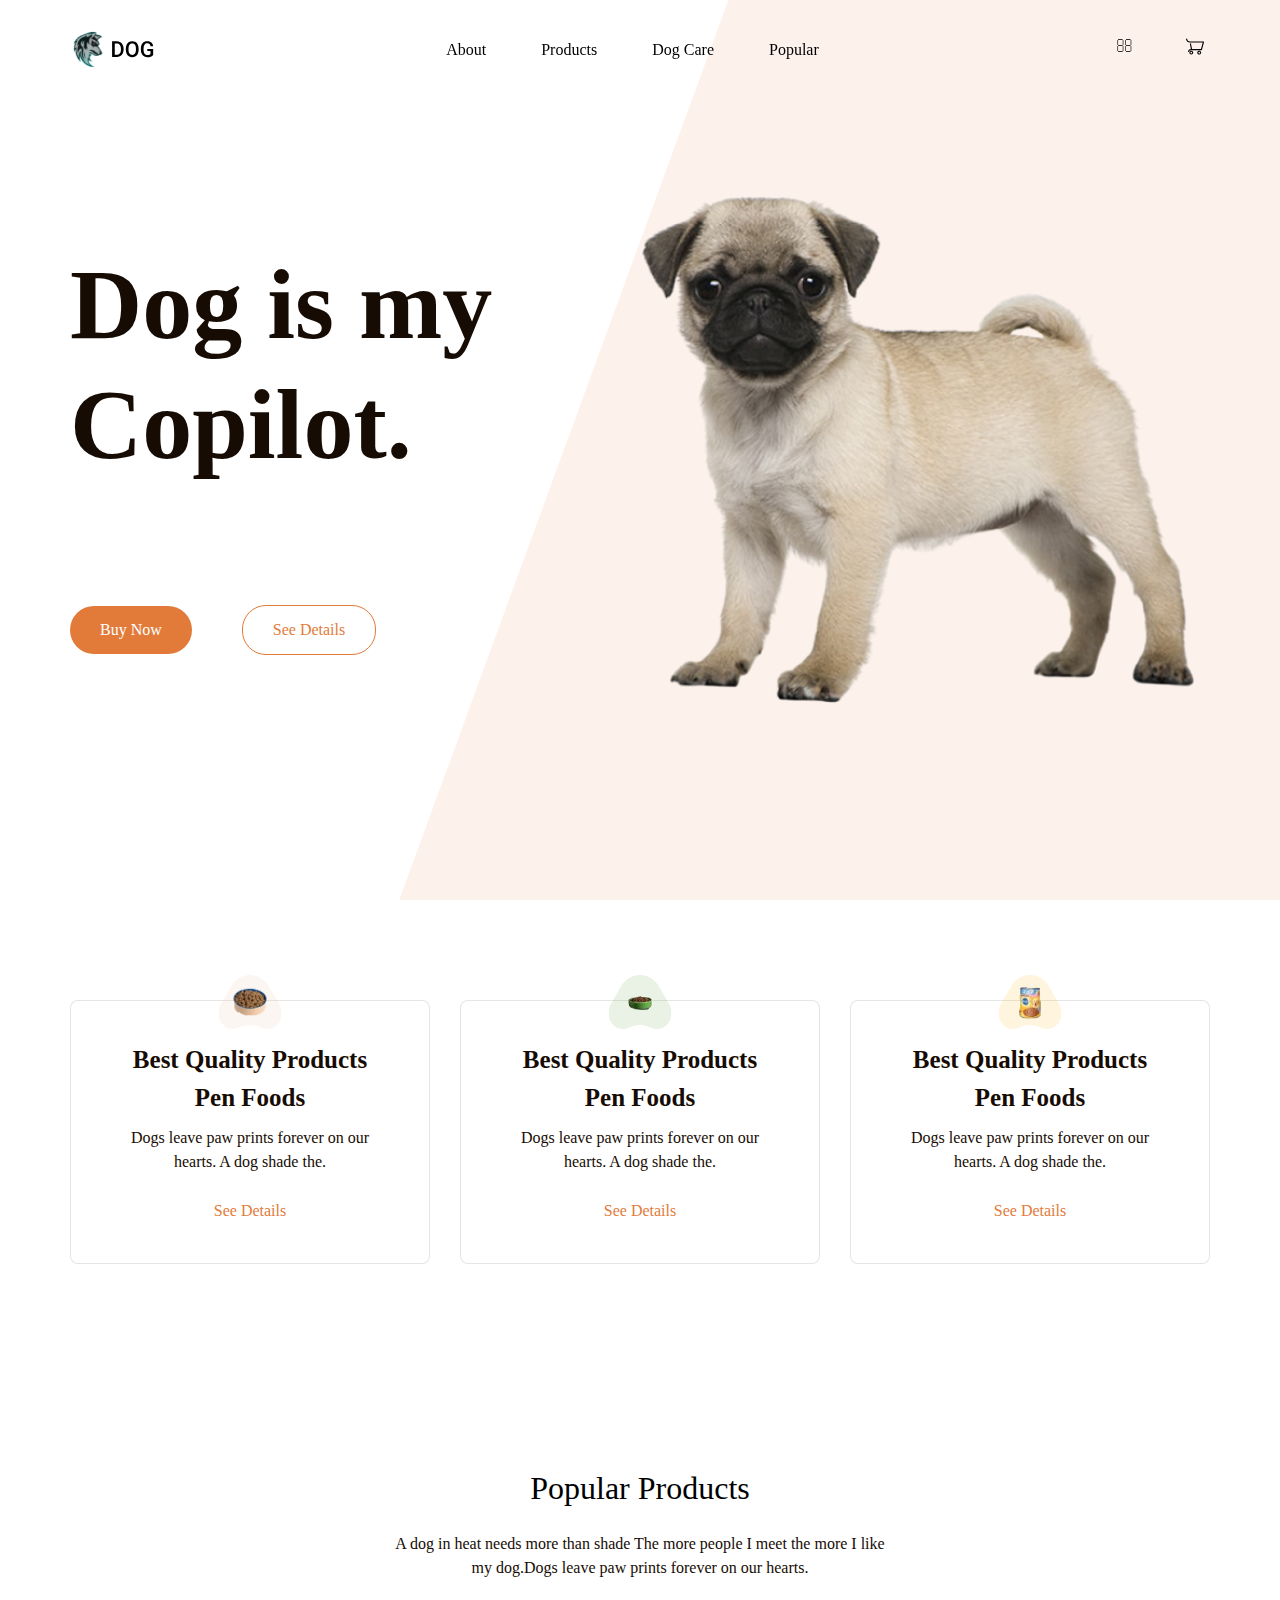
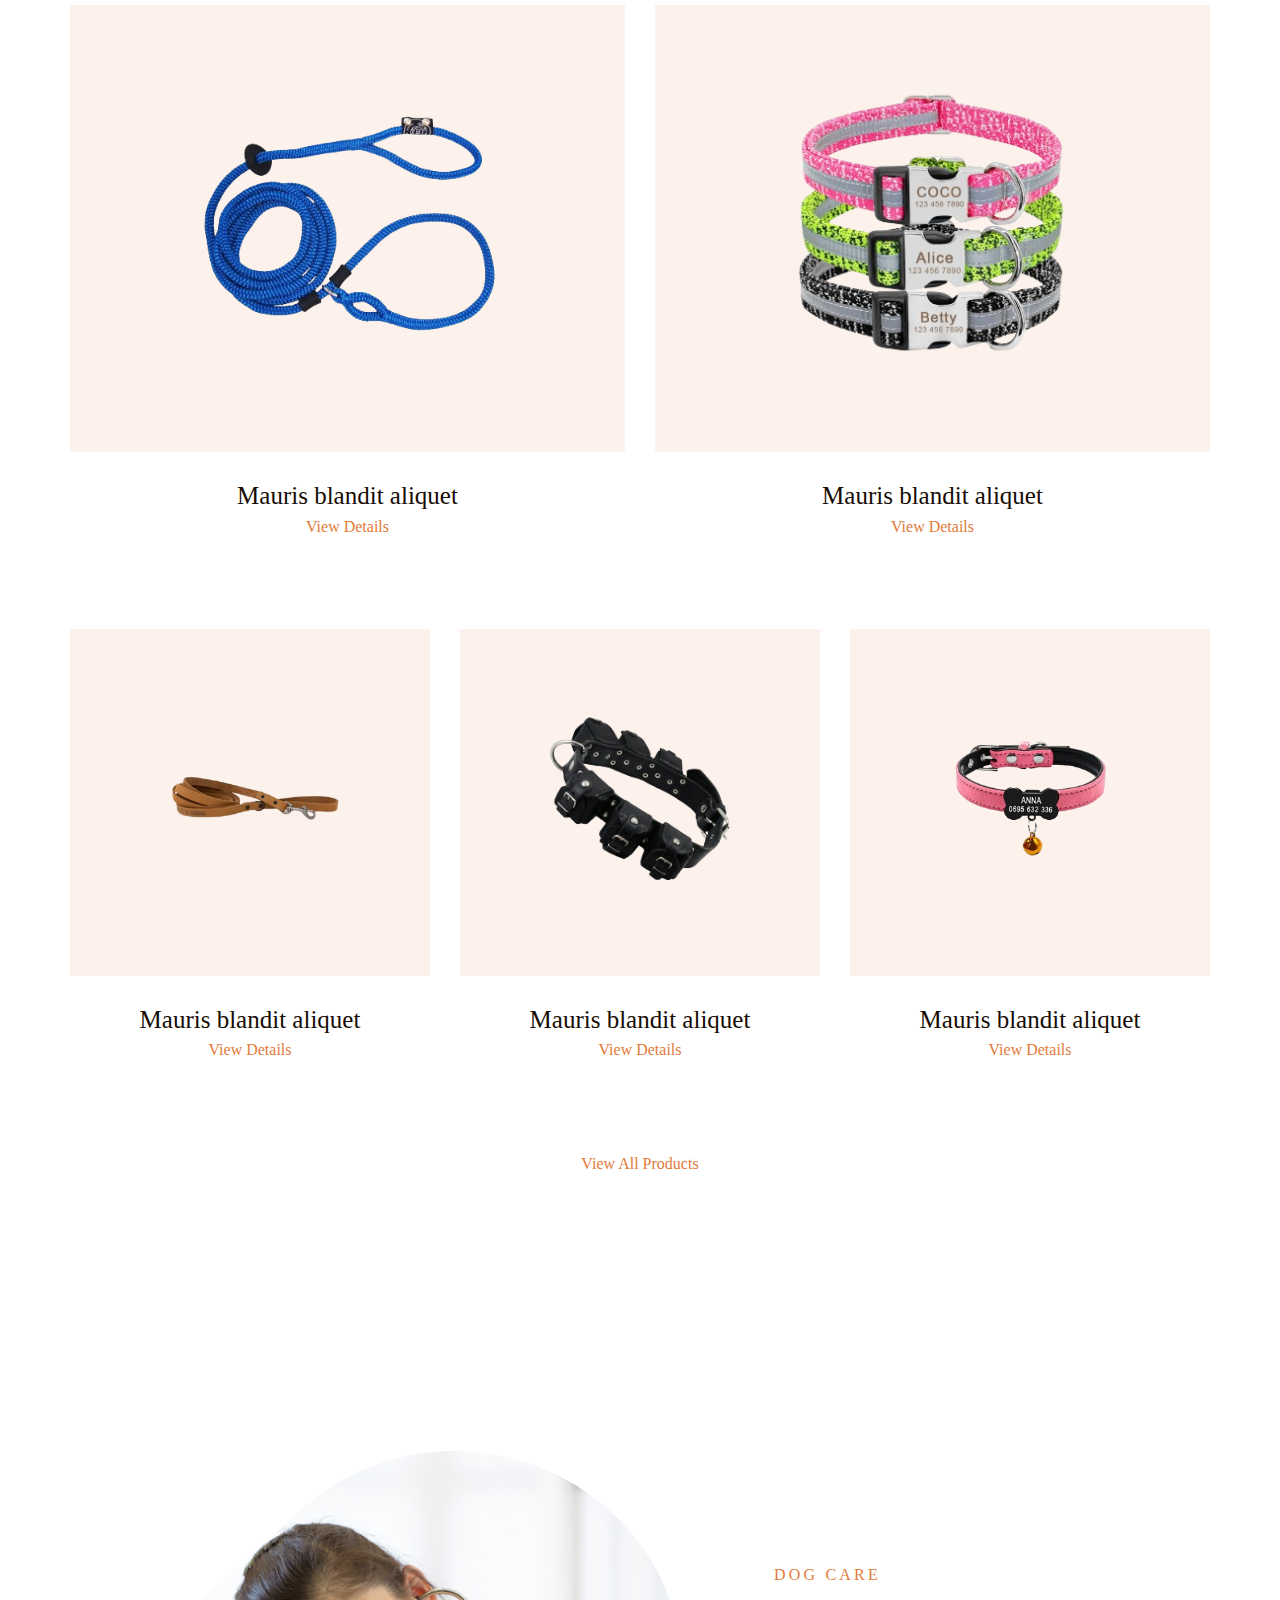
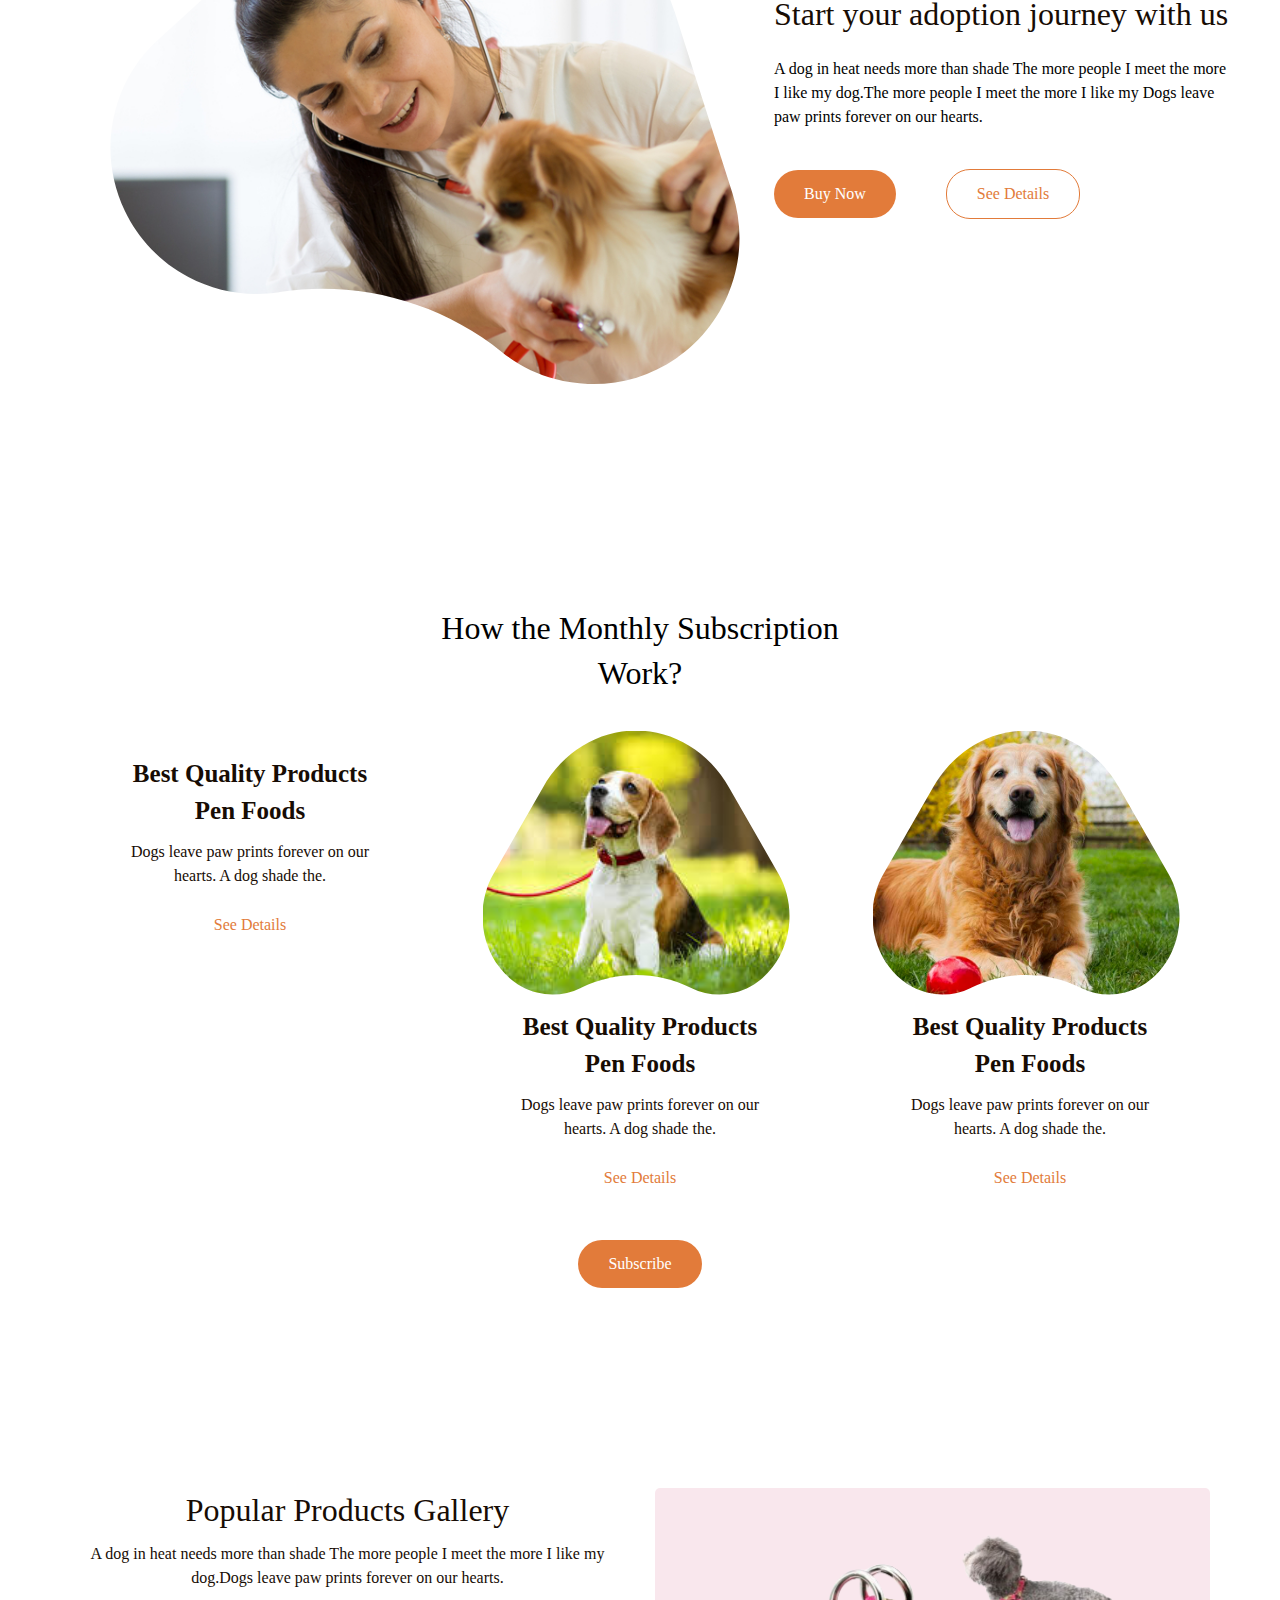
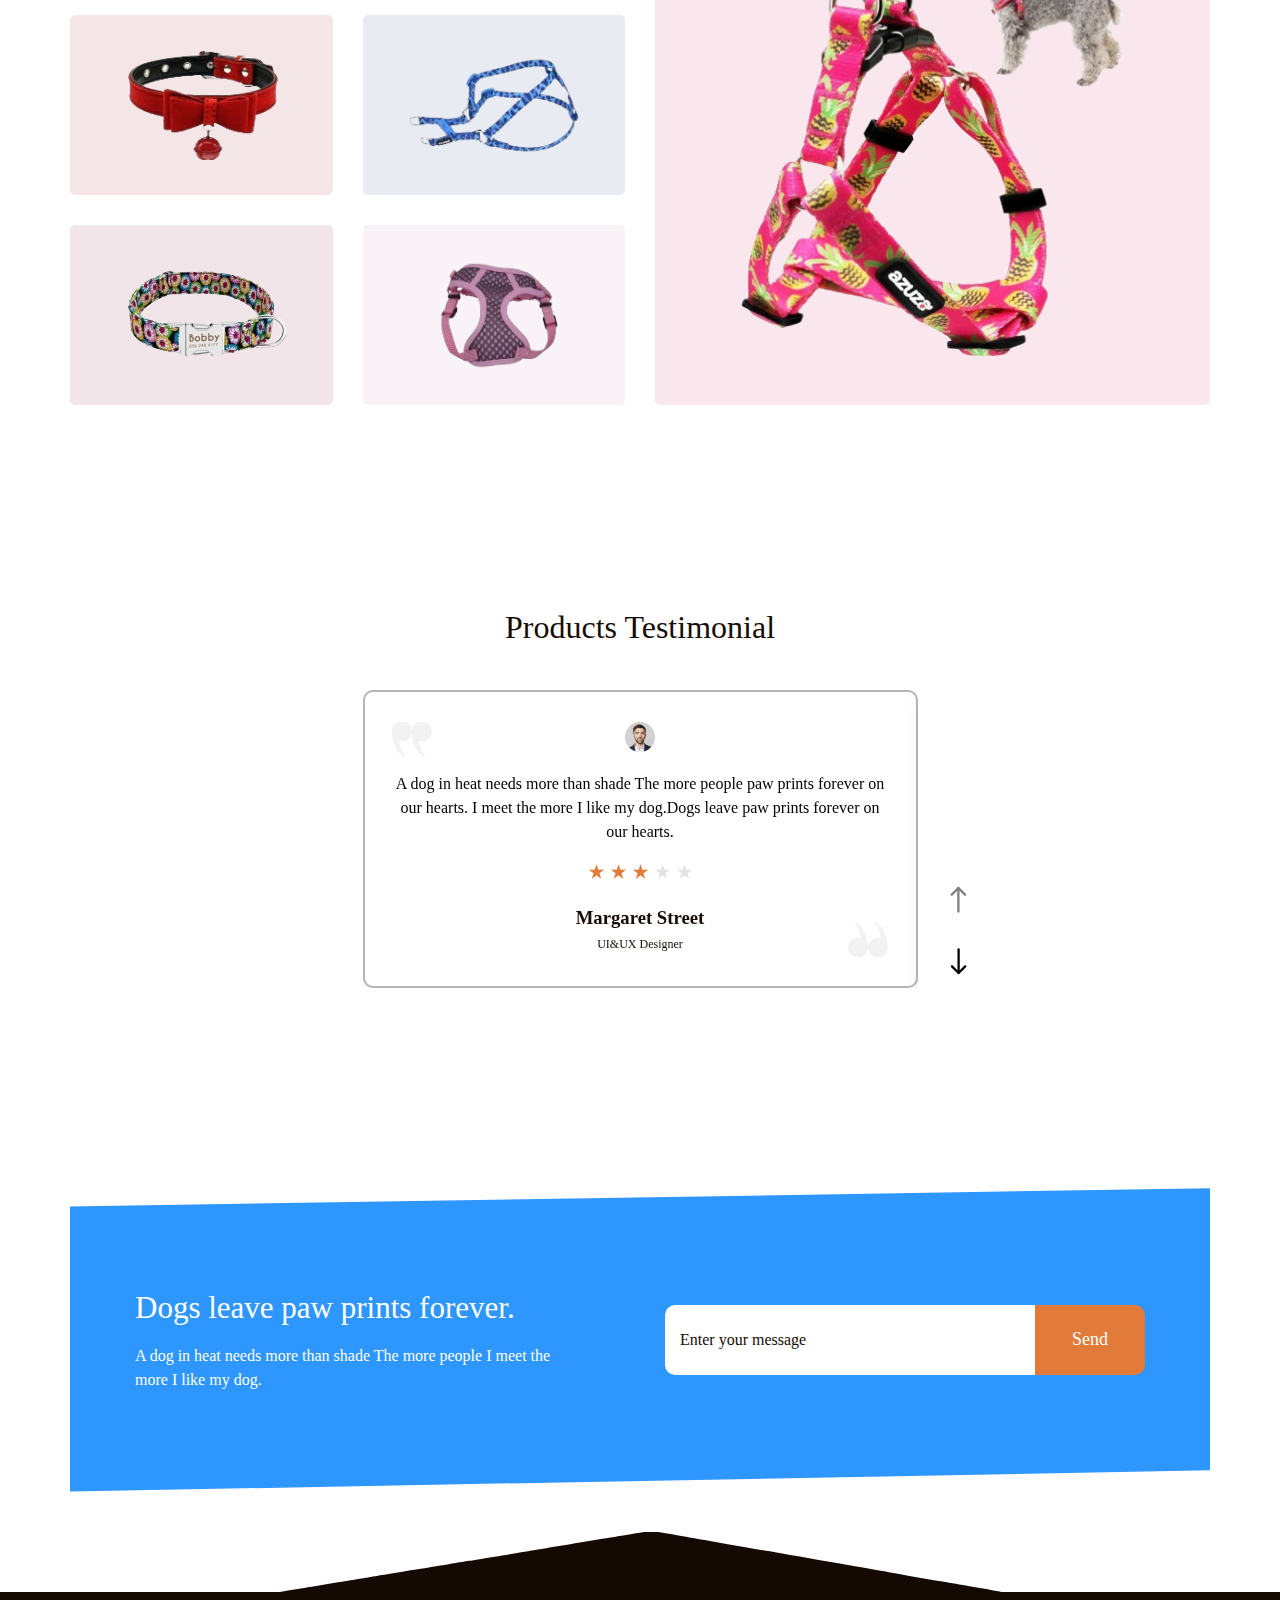
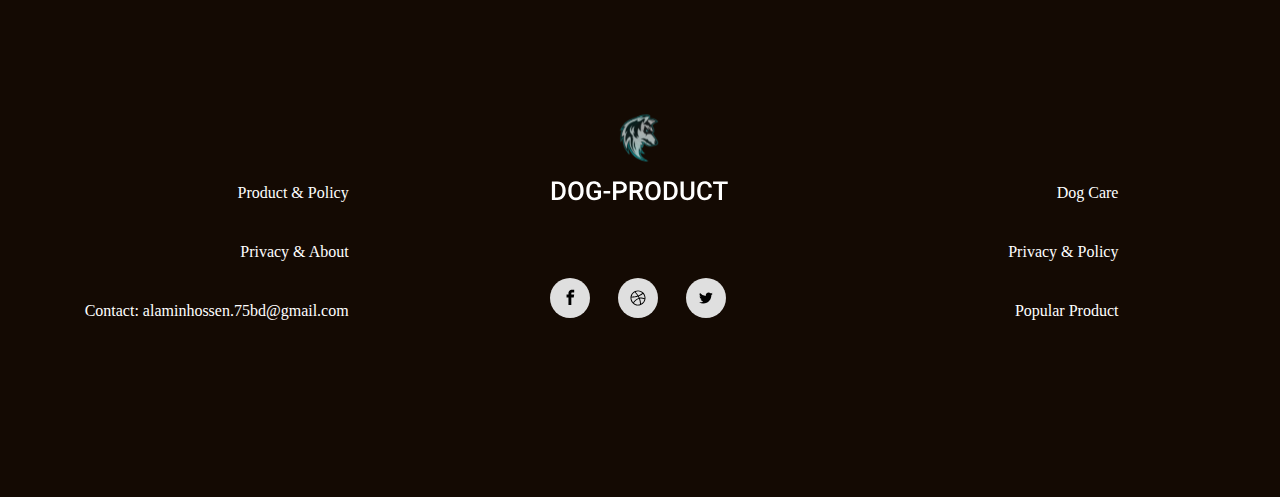
==== index.html @ 5c05f7c7 "02.12.23" ====
<!DOCTYPE html>
<html lang="en">

<head>
    <meta charset="UTF-8">
    <meta http-equiv="X-UA-Compatible" content="IE=edge">
    <meta name="viewport" content="width=device-width, initial-scale=1.0">
    <link rel="shortcut icon" href="images/favicon.png" type="image/x-icon">
    <link rel="shortcut icon" href="https://yoursite.ru/favicon.png" type="image/x-icon">
    <title>Dog</title>
    <link rel="stylesheet" href="css/style.min.css?_v=20231123205233">
</head>

<!-- 112 не секция но решил сделать сецией-->
<!-- добавить сылку в снипеты и сожет быть готывые заготовки блока -->
<!-- popular альт названия картинок -->
<!-- сделать снипед слика или написать тчо он легкий -->
<!-- popular__link-all и ховер не оч-->

<!-- galety названия картинок модификаторов альтов -->
<!-- дописать секцион всем блокам в сборке -->

<body>
    <header class="header">
        <div class="container">
            <nav class="menu">
                <a class="menu__logo" href="#">
                    <img class="menu__img logo" src="images/icons/logo.svg" alt="logo">
                </a>
                <ul class="menu__items">
                    <li class="menu__item">
                        <a class="menu__link" href="#about">
                            About
                        </a>
                    </li>
                    <li class="menu__item">
                        <a class="menu__link" href="#products">
                            Products
                        </a>
                    </li>
                    <li class="menu__item">
                        <a class="menu__link" href="#dog-Care">
                            Dog Care
                        </a>
                    </li>

                    <li class="menu__item">
                        <a class="menu__link" href="#popular">
                            Popular
                        </a>
                    </li>
                </ul>
                <div class="menu__nav">
                    <button class="menu__button" type="button">
                        <svg class="button__svg" xmlns="http://www.w3.org/2000/svg" width="17" height="17"
                            viewBox="0 0 15 16" font-size='16px' opacity='0.8' fill='000000' font-family='FontAwesome'>
                            <text id="search" x="-0.112" y="13.072"></text>
                        </svg>
                        <span class="sr-only">button search</span>
                    </button>
                    <span class="sr-only">search</span>
                    <button class="menu__button" type="button">
                        <svg class="button__svg" xmlns="http://www.w3.org/2000/svg" fill='000000' width="18" height="17"
                            viewBox="0 0 18.94 16.969">
                            <path fill='000000' fill-rule='evenodd'
                                d="M1721.53,85.978a2.073,2.073,0,1,1,0-4.147h0a2.056,2.056,0,0,1,1.46.6,2.03,2.03,0,0,1,.61,1.466A2.071,2.071,0,0,1,1721.53,85.978Zm0-2.963h0a0.889,0.889,0,1,0,.34,1.71,0.9,0.9,0,0,0,.55-0.824,0.92,0.92,0,0,0-.26-0.629A0.9,0.9,0,0,0,1721.53,83.015Zm8.39,2.963a2.045,2.045,0,0,1-1.46-.607,2.068,2.068,0,0,1,1.46-3.54h0a1.953,1.953,0,0,1,1.47.6,2.085,2.085,0,0,1-.67,3.383A2.093,2.093,0,0,1,1729.92,85.978Zm0-2.963h0a0.978,0.978,0,0,0-.82.548,0.887,0.887,0,0,0,1.16,1.161,0.891,0.891,0,0,0,.29-1.452A0.9,0.9,0,0,0,1729.92,83.015Zm-11.27.164a0.562,0.562,0,0,1-.25-0.056,0.59,0.59,0,0,1-.29-0.787,3.686,3.686,0,0,1,3.05-2.151l-1.05-5.391a0.591,0.591,0,1,1,1.16-.228l1.09,5.578h9.43l1.8-6.771h-13.3a4.346,4.346,0,0,1-4.28-3.693,0.587,0.587,0,0,1,.49-0.673,0.6,0.6,0,0,1,.68.5,3.159,3.159,0,0,0,3.11,2.682h14.07a0.582,0.582,0,0,1,.47.232,0.594,0.594,0,0,1,.11.513l-2.13,7.956a0.59,0.59,0,0,1-.57.44h-10.36a0.03,0.03,0,0,0-.02,0,2.66,2.66,0,0,0-2.68,1.51A0.586,0.586,0,0,1,1718.65,83.178Z"
                                transform="translate(-1716 -69)" />
                        </svg>
                        <span class="sr-only">cart</span>
                    </button>
                    <button class="menu__btn" type="button">
                        <span></span>
                        <span class="sr-only">open menu</span>
                    </button>
                </div>
            </nav>
        </div>
    </header>

    <main class="main">
        <section class="intro">
            <div class="container">
                <div class="intro__wrapper">
                    <div class="intro__box">
                        <h1 class="sr-only">
                            website about selling things for animals
                        </h1>
                        <h2 class="intro__title title">
                            Dog is my Copilot.
                        </h2>
                        <div class="intro__inner box">
                            <button class="box__btn btn" type="button">
                                Buy Now
                            </button>
                            <a class="box__link" href="#">
                                See Details
                            </a>
                        </div>
                    </div>
                    <img class="intro__img" src="images/pug.png" alt="Pug">
                </div>
            </div>
        </section>

        <section class="quality section" id="about">
            <div class="container">
                <h2 class="sr-only">
                    Description of high quality products
                </h2>
                <ul class="quality__items">
                    <li class="quality__item">
                        <a class="quality__link" href="#">
                            <div class="quality__images quality__images--bowl">
                                <img class="quality__img" src="images/bowl_brown.png" alt="Bowl_brown">
                            </div>
                            <h3 class="quality__subtitle">
                                Best Quality Products Pen Foods
                            </h3>
                            <div class="quality__text">
                                <p>
                                    Dogs leave paw prints forever on our hearts. A dog shade the.
                                </p>
                            </div>
                            <div class="quality__subtext" href="#">
                                See Details
                            </div>
                        </a>
                    </li>
                    <li class="quality__item">
                        <a class="quality__link" href="#">
                            <div class="quality__images quality__images--bowl2">
                                <img class="quality__img" src="images/bowl_green.png" alt="Bowl green">
                            </div>
                            <h3 class="quality__subtitle">
                                Best Quality Products Pen Foods
                            </h3>
                            <div class="quality__text">
                                <p>
                                    Dogs leave paw prints forever on our hearts. A dog shade the.
                                </p>
                            </div>
                            <div class="quality__subtext" href="#">
                                See Details
                            </div>
                        </a>
                    </li>
                    <li class="quality__item">
                        <a class="quality__link" href="#">
                            <div class="quality__images quality__images--bowl3">
                                <img class="quality__img" src="images/feed.png" alt="Feed">
                            </div>
                            <h3 class="quality__subtitle">
                                Best Quality Products Pen Foods
                            </h3>
                            <div class="quality__text">
                                <p>
                                    Dogs leave paw prints forever on our hearts. A dog shade the.
                                </p>
                            </div>
                            <div class="quality__subtext">
                                See Details
                            </div>
                        </a>
                    </li>
                </ul>
                <svg class="sr-only" xmlns="http://www.w3.org/2000/svg">
                    <defs>
                        <clipPath id="mask4">
                            <path opacity="0.15"
                                d="M50.6165 11.6737C46.4205 4.36442 39.2743 0 31.4999 0C23.7255 0 16.5793 4.36442 12.384 11.6737L2.27334 29.2863C0.595807 32.2081 -0.178218 35.5843 0.0344966 39.047C0.247211 42.5106 1.42746 45.7359 3.44718 48.3765C5.46832 51.0147 8.139 52.8179 11.1704 53.5917C14.2017 54.3654 17.3092 54.035 20.1563 52.6376L20.347 52.5431C27.511 49.097 35.6973 49.1288 42.8428 52.6376C44.6861 53.5424 46.6389 54 48.6096 54C49.6809 54 50.7588 53.8642 51.8266 53.5925C54.858 52.8195 57.5286 51.0162 59.5505 48.3773C61.5709 45.7391 62.7519 42.513 62.9653 39.0486C63.1787 35.5843 62.4047 32.2089 60.7272 29.2855L50.6165 11.6737Z"
                                fill="#E9C5A5" />
                        </clipPath>
                    </defs>
                </svg>
            </div>
        </section>

        <section class="popular section" id="products">
            <div class="container">
                <h2 class="popular__title">
                    Popular Products
                </h2>
                <div class="popular__text">
                    <p>
                        A dog in heat needs more than shade The more people I meet the more I like my dog.Dogs leave paw
                        prints forever on our hearts.
                    </p>
                </div>
                <div class="popular__wrapper">
                    <article class="popular__article popular__article--big">
                        <a class="popular__link" href="#">
                            <div class="popular__images">
                                <img class="popular__big" src="images/leash_blue.png" alt="Leash blue">
                            </div>
                            <div class="popular__box">
                                <h3 class="popular__subtitle">
                                    Mauris blandit aliquet
                                </h3>
                                <div class="popular__text popular__text--details">
                                    View Details
                                </div>
                            </div>
                        </a>
                    </article>
                    <article class="popular__article popular__article--big">
                        <a class="popular__link" href="#">
                            <div class="popular__images">
                                <img class="popular__big" src="images/leash2.png" alt="leash2">
                            </div>
                            <div class="popular__box">
                                <h3 class="popular__subtitle">
                                    Mauris blandit aliquet
                                </h3>
                                <div class="popular__text popular__text--details">
                                    View Details
                                </div>
                            </div>
                        </a>
                    </article>
                    <article class="popular__article popular__article--small">
                        <a class="popular__link" href="#">
                            <div class="popular__images">
                                <img class="popular__small" src="images/leash3.png" alt="leash3">
                            </div>
                            <div class="popular__box">
                                <h3 class="popular__subtitle">
                                    Mauris blandit aliquet
                                </h3>
                                <div class="popular__text popular__text--details">
                                    View Details
                                </div>
                            </div>
                        </a>
                    </article>
                    <article class="popular__article popular__article--small">
                        <a class="popular__link" href="#">
                            <div class="popular__images">
                                <img class="popular__small" src="images/leash4.png" alt="leash4">
                            </div>
                            <div class="popular__box">
                                <h3 class="popular__subtitle">
                                    Mauris blandit aliquet
                                </h3>
                                <div class="popular__text popular__text--details">
                                    View Details
                                </div>
                            </div>
                        </a>
                    </article>
                    <article class="popular__article popular__article--small">
                        <a class="popular__link" href="#">
                            <div class="popular__images">
                                <img class="popular__small" src="images/leash5.png" alt="leash5">
                            </div>
                            <div class="popular__box">
                                <h3 class="popular__subtitle">
                                    Mauris blandit aliquet
                                </h3>
                                <div class="popular__text popular__text--details">
                                    View Details
                                </div>
                            </div>
                        </a>
                    </article>
                </div>
                <div class="popular__wrap">
                    <a class="popular__view" href="#">
                        View All Products
                    </a>
                </div>
            </div>
        </section>

        <section class="adoption section" id="dog-Care">
            <div class="container">
                <div class="adoption__wrapper">
                    <img class="adoption__img img" src="images/inspection.png.jfif" alt="">
                    <svg class="sr-only" xmlns="http://www.w3.org/2000/svg" width="747" height="641"
                        viewBox="0 0 747 641">
                        <defs>
                            <clipPath id="mask2">
                                <path
                                    d="M597.722 235.955C573.731 160.6 513.812 103.389 437.432 82.9227C361.052 62.4568 280.555 82.0442 222.107 135.309L81.2519 263.655C57.8828 284.945 42.319 312.613 36.2453 343.639C30.1697 374.673 34.1616 406.157 47.7792 434.706C61.4165 463.239 83.4033 486.135 111.361 500.923C139.319 515.71 170.627 520.983 201.893 516.184L203.989 515.854C282.496 504.393 362.848 526.223 424.777 575.905C440.753 588.719 458.86 597.885 478.221 603.073C488.747 605.893 499.656 607.535 510.788 607.956C542.392 609.135 572.881 600.3 598.966 582.404C625.035 564.511 644.243 539.236 654.507 509.317C664.771 479.398 665.125 447.663 655.535 417.526L597.722 235.955Z"
                                    fill="#E5E5E5" />

                            </clipPath>
                        </defs>
                    </svg>
                    <div class="adoption__box">
                        <div class="adoption__pretext">
                            Dog Care
                        </div>
                        <h2 class="adoption__title title">
                            Start your adoption journey with us
                        </h2>
                        <div class="adoption__text">
                            <p>
                                A dog in heat needs more than shade The more people I meet the more I like my
                                dog.The
                                more
                                people I meet the more I like
                                my Dogs leave paw prints forever on our hearts.
                            </p>
                        </div>
                        <div class="adoption__inner box">
                            <button class="box__btn btn" type="button">
                                Buy Now
                            </button>
                            <a class="box__link" href="#">
                                See Details
                            </a>
                        </div>
                    </div>
                </div>
            </div>
        </section>

        <section class="subscription section">
            <div class="container">
                <h2 class="subscription__title">
                    How the Monthly Subscription Work?
                </h2>
                <ul class="subscription__items">
                    <li class="subscription__item">
                        <a class="subscription__link" href="#">
                            <img class="subscription__img subscription__img--dog1" src="images/dog1.jpg"
                                alt="Bowl brown">
                            <h3 class="subscription__subtitle">
                                Best Quality Products Pen Foods
                            </h3>
                            <div class="subscription__text">
                                <p>
                                    Dogs leave paw prints forever on our hearts. A dog shade the.
                                </p>
                            </div>
                            <div class="subscription__subtext">
                                See Details
                            </div>
                        </a>
                    </li>
                    <li class="subscription__item">
                        <a class="subscription__link" href="#">
                            <img class="subscription__img subscription__img--dog2" src="images/dog2.jpg"
                                alt="Bowl brown">
                            <h3 class="subscription__subtitle">
                                Best Quality Products Pen Foods
                            </h3>
                            <div class="subscription__text">
                                <p>
                                    Dogs leave paw prints forever on our hearts. A dog shade the.
                                </p>
                            </div>
                            <div class="subscription__subtext">
                                See Details
                            </div>
                        </a>
                    </li>
                    <li class="subscription__item">
                        <a class="subscription__link" href="#">
                            <img class="subscription__img subscription__img--dog3" src="images/dog3.jpg" alt="dog3">
                            <h3 class="subscription__subtitle">
                                Best Quality Products Pen Foods
                            </h3>
                            <div class="subscription__text">
                                <p>
                                    Dogs leave paw prints forever on our hearts. A dog shade the.
                                </p>
                            </div>
                            <div class="subscription__subtext">
                                See Details
                            </div>
                        </a>
                    </li>
                </ul>
                <button class="subscription__btn" type="button">
                    Subscribe
                </button>
                <svg class="sr-only" xmlns="http://www.w3.org/2000/svg">
                    <defs>
                        <clipPath id="mask3">
                            <path
                                d="M246.655 57.0713C226.208 21.3372 191.384 0 153.499 0C115.615 0 80.7911 21.3372 60.3476 57.0713L11.078 143.177C2.90338 157.462 -0.868459 173.968 0.168103 190.897C1.20466 207.83 6.95602 223.598 16.7982 236.507C26.6472 249.405 39.6614 258.221 54.4333 262.004C69.2052 265.786 84.348 264.171 98.222 257.339L99.1511 256.877C134.061 240.03 173.953 240.185 208.774 257.339C217.756 261.763 227.272 264 236.875 264C242.096 264 247.348 263.336 252.552 262.008C267.324 258.229 280.338 249.413 290.19 236.511C300.036 223.613 305.791 207.841 306.831 190.904C307.871 173.968 304.099 157.466 295.924 143.173L246.655 57.0713Z"
                                fill="url(#pattern0)" />
                        </clipPath>
                    </defs>
                </svg>
            </div>
        </section>

        <section class="gallery section" id="popular">
            <div class="container">
                <div class="gallery__wrapper">
                    <div class="gallery__left">
                        <h2 class="gallery__title title">
                            Popular Products Gallery
                        </h2>
                        <div class="gallery__text">
                            <p>
                                A dog in heat needs more than shade The more people I meet the more I like
                                my
                                dog.Dogs
                                leave
                                paw
                                prints forever on our hearts.
                            </p>
                        </div>
                        <ul class="gallery__content">
                            <li class="gallery__item gallery__item--1">
                                <a class="gallery__link" href="images/leash1.png" data-fancybox="gallery">
                                    <img class="gallery__img" src="images/gallery/leash1.png" alt="leash1">
                                </a>
                            </li>
                            <li class="gallery__item gallery__item--2">
                                <a class="gallery__link" href="images/gallery/leash2.png" data-fancybox="gallery">
                                    <img class="gallery__img" src="images/gallery/leash2.png" alt="leash2">
                                </a>
                            </li>
                            <li class="gallery__item gallery__item--3">
                                <a class="gallery__link" href="images/gallery/leash3.png" data-fancybox="gallery">
                                    <img class="gallery__img" src="images/gallery/leash3.png" alt="leash3">
                                </a>
                            </li>
                            <li class="gallery__item gallery__item--4">
                                <a class="gallery__link" href="images/gallery/leash4.png" data-fancybox="gallery">
                                    <img class="gallery__img" src="images/gallery/leash4.png" alt="leash4">
                                </a>
                            </li>
                        </ul>
                    </div>
                    <div class="gallery__item gallery__item--5">
                        <a class="gallery__link" href="images/gallery/5.jpg" data-fancybox="gallery">
                            <img class="gallery__img gallery__img--big" src="images/gallery/leash5.png" alt="leash5">
                        </a>
                    </div>
                </div>
            </div>
        </section>

        <section class="reviews section">
            <div class="container">
                <h2 class="reviews__title title">
                    Products Testimonial
                </h2>
                <ul class="trust__slider">
                    <li class="trust__item">
                        <img class="trust__img" src="images/avatar.png" alt="avatar">
                        <div class="trust__text">
                            <p>
                                A dog in heat needs more than shade The more people paw prints forever
                                on our
                                hearts. I
                                meet the more I like my dog.Dogs leave paw prints forever on our hearts.
                            </p>
                        </div>
                        <div class="trust__star" data-rateyo-rating="3">
                        </div>
                        <h3 class="trust__subtitle">
                            Margaret Street
                        </h3>
                        <div class="trust__subtext">
                            UI&UX Designer
                        </div>
                    </li>
                    <li class="trust__item">
                        <img class="trust__img" src="images/avatar.png" alt="avatar">
                        <div class="trust__text">
                            <p>
                                A dog in heat needs more than shade The more people paw prints forever
                                on our
                                hearts. I
                                meet the more I like my dog.Dogs leave paw prints forever on our hearts.
                            </p>
                        </div>
                        <div class="trust__star" data-rateyo-rating="3.5">
                        </div>
                        <h3 class="trust__subtitle">
                            Margaret Street
                        </h3>
                        <div class="trust__subtext">
                            UI&UX Designer
                        </div>
                    </li>
                    <li class="trust__item">
                        <img class="trust__img" src="images/avatar.png" alt="avatar">
                        <div class="trust__text">
                            <p>
                                A dog in heat needs more than shade The more people paw prints forever
                                on our
                                hearts. I
                                meet the more I like my dog.Dogs leave paw prints forever on our hearts.
                            </p>
                        </div>
                        <div class="trust__star" data-rateyo-rating="3.5">
                        </div>
                        <h3 class="trust__subtitle">
                            Margaret Street
                        </h3>
                        <div class="trust__subtext">
                            UI&UX Designer
                        </div>
                    </li>
                </ul>
            </div>
        </section>

        <section class="prints section">
            <div class="container">
                <div class="prints__wrapper">
                    <div class="prints__item">
                        <h2 class="prints__title">
                            Dogs leave paw prints forever.
                        </h2>
                        <div class="prints__text">
                            <p>
                                A dog in heat needs more than shade The more people I meet the more I like
                                my dog.
                            </p>
                        </div>
                    </div>
                    <div class="prints__item">
                        <form class="form">
                            <label class="sr-only" for="email">
                                Enter your email
                            </label>
                            <input class="form__input" id="email-input" type="email" name="email"
                                placeholder="Enter your message" required
                                oninvalid="this.setCustomValidity('fill in this field!')">
                            <button class="form__btn" type="submit">
                                Send
                            </button>
                        </form>
                    </div>
                </div>
            </div>
        </section>
    </main>

    <footer class="footer">
        <div class="container">
            <div class="footer__wrapper">
                <div class="footer__items">
                    <div class="footer__item">
                        <a class="footer__link" href="#">
                            Product & Policy
                        </a>
                    </div>
                    <div class="footer__item">
                        <a class="footer__link" href="#">
                            Privacy & About
                        </a>
                    </div>
                    <div class="footer__item">
                        <a class="footer__link" href="mailto:alaminhossen.75bd@gmail.com">
                            Contact: alaminhossen.75bd@gmail.com
                        </a>
                    </div>
                </div>
                <div class="footer__item footer__item--logo">
                    <a class="footer__logo logo" href="#">
                        <img class="logo__img" src="images/icons/logo-footer.svg" alt="logo">
                    </a>
                    <ul class="social">
                        <li class="social__item">
                            <a class="social__link" href="#">
                                <svg class="social__svg" width="1.9rem" height="1.7rem" fill="#000000">
                                    <use xlink:href="images/sprite.svg#facebook">
                                    </use>
                                </svg>
                            </a>
                        </li>
                        <li class="social__item">
                            <a class="social__link" href="#">
                                <svg class="social__svg" width="1.6rem" height="1.6rem" fill="#000000">
                                    <use xlink:href="images/sprite.svg#ball">
                                    </use>
                                </svg>
                            </a>
                        </li>
                        <li class="social__item">
                            <a class="social__link" href="#">
                                <svg class="social__svg" width="1.4rem" height="1.2rem" fill="#000000">
                                    <use xlink:href="images/sprite.svg#tviter">
                                    </use>
                                </svg>
                            </a>
                        </li>
                    </ul>
                </div>
                <ul class="footer__items">
                    <li class="footer__item">
                        <a class="footer__link" href="#">
                            Dog Care
                        </a>
                    </li>
                    <li class="footer__item">
                        <a class="footer__link" href="#">
                            Privacy & Policy
                        </a>
                    </li>
                    <li class="footer__item">
                        <a class="footer__link" href="#">
                            Popular Product
                        </a>
                    </li>
                </ul>
            </div>
        </div>
    </footer>

    <script src="js/main.min.js?_v=20231115190036"></script>
</body>

</html>
---- css/style.min.css ----
@-webkit-keyframes fancybox-rotate{to{-webkit-transform:rotate(360deg);transform:rotate(360deg)}}@keyframes fancybox-rotate{to{-webkit-transform:rotate(360deg);transform:rotate(360deg)}}@font-face{font-family:"Poppins";font-weight:700;font-style:normal;src:url(../fonts/Poppins-Bold.woff2) format("woff2"),url(../fonts/Poppins-Bold.woff) format("woff");font-display:swap}@font-face{font-family:"Poppins";font-weight:400;font-style:normal;src:url(../fonts/Poppins-Regular.woff2) format("woff2"),url(../fonts/Poppins-Regular.woff) format("woff");font-display:swap}@font-face{font-family:"Roboto";font-weight:700;font-style:normal;src:url(../fonts/Roboto-Bold.woff2) format("woff2"),url(../fonts/Roboto-Bold.woff) format("woff");font-display:swap}@font-face{font-family:"Roboto";font-weight:500;font-style:normal;src:url(../fonts/Roboto-Medium.woff2) format("woff2"),url(../fonts/Roboto-Medium.woff) format("woff");font-display:swap}@font-face{font-family:"Roboto";font-weight:400;font-style:normal;src:url(../fonts/Roboto-Regular.woff2) format("woff2"),url(../fonts/Roboto-Regular.woff) format("woff");font-display:swap}html{-webkit-box-sizing:border-box;box-sizing:border-box;font-size:62.5%}*,::after,::before{-webkit-box-sizing:inherit;box-sizing:inherit}.sr-only,ol,ul{padding:0}a{text-decoration:none;color:inherit}blockquote,body,dd,dl,figcaption,figure,h1,h2,h3,h4,h5,h6,li,ol,p,ul{margin:0}ul{list-style:none}img{max-width:100%}button,input,select,textarea{font:inherit}button{cursor:pointer}.fancybox-button div,body,html{height:100%}body{font-size:1.6rem;line-height:1.5;color:#000;font-weight:400;font-family:Roboto}.sr-only{position:absolute;width:1px;height:1px;margin:-1px;overflow:hidden;clip:rect(0,0,0,0);white-space:nowrap;border:0}.main{-webkit-box-flex:1;-ms-flex-positive:1;flex-grow:1}.container{max-width:1170px;margin:0 auto;padding:0 15px}.title{color:#170c04;font-family:Poppins}@supports (padding-top:clamp(4.5rem,2.2435897436rem + 7.0512820513vw,10rem)){.section{padding-top:clamp(4.5rem,2.2435897436rem + 7.0512820513vw,10rem)}}@supports not (padding-top:clamp(4.5rem,2.2435897436rem + 7.0512820513vw,10rem)){.section{padding-top:calc(4.5rem + 3.4375*(100vw - 32rem)/48.75)}}@supports (padding-bottom:clamp(4.5rem,2.2435897436rem + 7.0512820513vw,10rem)){.section{padding-bottom:clamp(4.5rem,2.2435897436rem + 7.0512820513vw,10rem)}}@supports not (padding-bottom:clamp(4.5rem,2.2435897436rem + 7.0512820513vw,10rem)){.section{padding-bottom:calc(4.5rem + 3.4375*(100vw - 32rem)/48.75)}}.box{display:-webkit-box;display:-ms-flexbox;display:flex;-webkit-box-align:center;-ms-flex-align:center;align-items:center}@supports (gap:clamp(2rem,.7692307692rem + 3.8461538462vw,5rem)){.box{gap:clamp(2rem,.7692307692rem + 3.8461538462vw,5rem)}}@supports not (gap:clamp(2rem,.7692307692rem + 3.8461538462vw,5rem)){.box{gap:calc(2rem + 1.875*(100vw - 32rem)/48.75)}}.box__btn{background-color:#e27b3a;border:0;color:#fff;padding:1.2rem 3rem;border-radius:24px;-webkit-transition:opacity .5s;transition:opacity .5s}.box__btn:focus{color:#14b4be}.box__btn:hover{opacity:.7}.box__btn:active{color:#fb0909}.box__link{padding:1.2rem 3rem;color:#e27b3a;border-radius:24px;border:1px solid #e27b3a;-webkit-transition:background-color .5s,color .5s;transition:background-color .5s,color .5s}.box__link:focus{color:#14b4be}.box__link:hover{background-color:#e27b3a;color:#fff}.box__link:hover path,.box__link:hover text{fill:#2e96ff}.box__link:active{color:#fb0909}.slick-list,.slick-slider{position:relative;display:block}.slick-slider{-webkit-box-sizing:border-box;box-sizing:border-box;-webkit-touch-callout:none;-webkit-user-select:none;-moz-user-select:none;-ms-user-select:none;user-select:none;-ms-touch-action:pan-y;touch-action:pan-y;-webkit-tap-highlight-color:transparent}.slick-list{overflow:hidden;margin:0;padding:0}.slick-list:focus{outline:0}.slick-list.dragging{cursor:pointer;cursor:hand}.slick-slider .slick-list,.slick-slider .slick-track{-webkit-transform:translate3d(0,0,0);-ms-transform:translate3d(0,0,0);transform:translate3d(0,0,0)}.slick-track{position:relative;left:0;top:0;display:block;margin-left:auto;margin-right:auto}.slick-track:after,.slick-track:before{content:"";display:table}.slick-track:after{clear:both}.slick-loading .slick-track{visibility:hidden}.slick-slide{float:left;height:100%;min-height:1px;display:none}[dir=rtl] .slick-slide{float:right}.slick-initialized .slick-slide,.slick-slide img{display:block}.slick-slide.slick-loading img{display:none}.slick-slide.dragging img{pointer-events:none}.slick-loading .slick-slide{visibility:hidden}.slick-vertical .slick-slide{display:block;height:auto;border:1px solid transparent}.slick-arrow.slick-hidden{display:none}body.compensate-for-scrollbar{overflow:hidden}.fancybox-active{height:auto}.fancybox-is-hidden{left:-9999px;margin:0;position:absolute!important;top:-9999px;visibility:hidden}.fancybox-container{-webkit-backface-visibility:hidden;height:100%;left:0;outline:0;position:fixed;-webkit-tap-highlight-color:transparent;top:0;-ms-touch-action:manipulation;touch-action:manipulation;-webkit-transform:translateZ(0);transform:translateZ(0);width:100%;z-index:99992}.fancybox-container *{-webkit-box-sizing:border-box;box-sizing:border-box}.fancybox-bg,.fancybox-inner,.fancybox-outer,.fancybox-stage{bottom:0;left:0;position:absolute;right:0;top:0}.fancybox-outer{-webkit-overflow-scrolling:touch;overflow-y:auto}.fancybox-bg{background:#1e1e1e;opacity:0;-webkit-transition-duration:inherit;transition-duration:inherit;-webkit-transition-property:opacity;transition-property:opacity;-webkit-transition-timing-function:cubic-bezier(.47,0,.74,.71);transition-timing-function:cubic-bezier(.47,0,.74,.71)}.fancybox-is-open .fancybox-bg{opacity:.9;-webkit-transition-timing-function:cubic-bezier(.22,.61,.36,1);transition-timing-function:cubic-bezier(.22,.61,.36,1)}.fancybox-infobar,.fancybox-toolbar{opacity:0;position:absolute;z-index:99997}.fancybox-caption,.fancybox-infobar,.fancybox-navigation .fancybox-button,.fancybox-toolbar{direction:ltr;-webkit-transition:opacity .25s ease,visibility 0s ease .25s;transition:opacity .25s ease,visibility 0s ease .25s;visibility:hidden}.fancybox-caption{opacity:0;position:absolute}.fancybox-navigation .fancybox-button{z-index:99997}.fancybox-show-caption .fancybox-caption,.fancybox-show-infobar .fancybox-infobar,.fancybox-show-nav .fancybox-navigation .fancybox-button,.fancybox-show-toolbar .fancybox-toolbar{opacity:1;-webkit-transition:opacity .25s ease 0s,visibility 0s ease 0s;transition:opacity .25s ease 0s,visibility 0s ease 0s;visibility:visible}.fancybox-infobar{color:#ccc;font-size:13px;-webkit-font-smoothing:subpixel-antialiased;height:44px;left:0;line-height:44px;min-width:44px;mix-blend-mode:difference;padding:0 10px;pointer-events:none;top:0;-webkit-touch-callout:none;-webkit-user-select:none;-moz-user-select:none;-ms-user-select:none;user-select:none}.fancybox-toolbar{right:0;top:0}.fancybox-stage{direction:ltr;overflow:visible;-webkit-transform:translateZ(0);transform:translateZ(0);z-index:99994}.fancybox-is-open .fancybox-stage{overflow:hidden}.fancybox-slide{-webkit-backface-visibility:hidden;display:none;height:100%;left:0;outline:0;overflow:auto;-webkit-overflow-scrolling:touch;padding:44px;position:absolute;text-align:center;top:0;-webkit-transition-property:opacity,-webkit-transform;transition-property:transform,opacity;transition-property:transform,opacity,-webkit-transform;white-space:normal;width:100%;z-index:99994}.fancybox-slide::before{content:"";display:inline-block;font-size:0;height:100%;vertical-align:middle;width:0}.fancybox-is-sliding .fancybox-slide,.fancybox-slide--current,.fancybox-slide--next,.fancybox-slide--previous{display:block}.fancybox-slide--image{overflow:hidden;padding:44px 0}.fancybox-slide--image::before{display:none}.fancybox-slide--html{padding:6px}.fancybox-content{background:#fff;display:inline-block;margin:0;max-width:100%;overflow:auto;-webkit-overflow-scrolling:touch;padding:44px;position:relative;text-align:left;vertical-align:middle}.fancybox-image,.fancybox-slide--image .fancybox-content,.fancybox-spaceball{background:0 0;left:0;max-width:none;padding:0;position:absolute;top:0;-webkit-user-select:none;-moz-user-select:none;-ms-user-select:none;user-select:none}.fancybox-slide--image .fancybox-content{-webkit-animation-timing-function:cubic-bezier(.5,0,.14,1);animation-timing-function:cubic-bezier(.5,0,.14,1);-webkit-backface-visibility:hidden;background-repeat:no-repeat;background-size:100% 100%;overflow:visible;-ms-transform-origin:top left;-webkit-transform-origin:top left;transform-origin:top left;-webkit-transition-property:opacity,-webkit-transform;transition-property:transform,opacity;transition-property:transform,opacity,-webkit-transform;z-index:99995}.fancybox-can-zoomOut .fancybox-content{cursor:-webkit-zoom-out;cursor:zoom-out}.fancybox-can-zoomIn .fancybox-content{cursor:-webkit-zoom-in;cursor:zoom-in}.fancybox-can-pan .fancybox-content,.fancybox-can-swipe .fancybox-content{cursor:-webkit-grab;cursor:grab}.fancybox-is-grabbing .fancybox-content{cursor:-webkit-grabbing;cursor:grabbing}.fancybox-container [data-selectable=true]{cursor:text}.fancybox-image,.fancybox-spaceball{border:0;height:100%;margin:0;max-height:none;width:100%}.fancybox-spaceball{z-index:1}.fancybox-slide--iframe .fancybox-content,.fancybox-slide--map .fancybox-content,.fancybox-slide--pdf .fancybox-content,.fancybox-slide--video .fancybox-content{height:100%;overflow:visible;padding:0;width:100%}.fancybox-slide--video .fancybox-content{background:#000}.fancybox-slide--map .fancybox-content{background:#e5e3df}.fancybox-slide--iframe .fancybox-content{background:#fff}.fancybox-iframe,.fancybox-video{background:0 0;border:0;display:block;height:100%;margin:0;overflow:hidden;padding:0;width:100%}.fancybox-iframe{left:0;position:absolute;top:0}.fancybox-error{background:#fff;cursor:default;max-width:400px;padding:40px;width:100%}.fancybox-error p{color:#444;font-size:16px;line-height:20px;margin:0;padding:0}.fancybox-button{background:rgba(30,30,30,.6);border:0;border-radius:0;-webkit-box-shadow:none;box-shadow:none;cursor:pointer;display:inline-block;height:44px;margin:0;padding:10px;position:relative;-webkit-transition:color .2s;transition:color .2s;vertical-align:top;visibility:inherit;width:44px;color:#ccc}.fancybox-button:link,.fancybox-button:visited{color:#ccc}.fancybox-button:hover{color:#fff}.fancybox-button:focus{outline:0}.fancybox-button.fancybox-focus{outline:1px dotted}.fancybox-button[disabled],.fancybox-button[disabled]:hover{color:#888;cursor:default;outline:0}.fancybox-button svg{display:block;height:100%;overflow:visible;position:relative;width:100%}.fancybox-button svg path{fill:currentColor;stroke-width:0}.fancybox-button--fsenter svg:nth-child(2),.fancybox-button--fsexit svg:nth-child(1),.fancybox-button--pause svg:nth-child(1),.fancybox-button--play svg:nth-child(2){display:none}.fancybox-progress{background:#ff5268;height:2px;left:0;position:absolute;right:0;top:0;-ms-transform:scaleX(0);-webkit-transform:scaleX(0);transform:scaleX(0);-ms-transform-origin:0;-webkit-transform-origin:0;transform-origin:0;-webkit-transition-property:-webkit-transform;transition-property:transform;transition-property:transform,-webkit-transform;-webkit-transition-timing-function:linear;transition-timing-function:linear;z-index:99998}.fancybox-close-small{background:0 0;border:0;border-radius:0;color:#ccc;cursor:pointer;opacity:.8;padding:8px;position:absolute;right:-12px;top:-44px;z-index:401}.fancybox-close-small:hover{color:#fff;opacity:1}.fancybox-slide--html .fancybox-close-small{color:currentColor;padding:10px;right:0;top:0}.fancybox-slide--image.fancybox-is-scaling .fancybox-content{overflow:hidden}.fancybox-is-scaling .fancybox-close-small,.fancybox-is-zoomable.fancybox-can-pan .fancybox-close-small{display:none}.fancybox-navigation .fancybox-button{background-clip:content-box;height:100px;opacity:0;position:absolute;top:calc(50% - 50px);width:70px}.fancybox-navigation .fancybox-button div{padding:7px}.fancybox-navigation .fancybox-button--arrow_left{left:0;left:env(safe-area-inset-left);padding:31px 26px 31px 6px}.fancybox-navigation .fancybox-button--arrow_right{padding:31px 6px 31px 26px;right:0;right:env(safe-area-inset-right)}.fancybox-caption{background:-webkit-gradient(linear,left bottom,left top,from(rgba(0,0,0,.85)),color-stop(50%,rgba(0,0,0,.3)),color-stop(65%,rgba(0,0,0,.15)),color-stop(75.5%,rgba(0,0,0,.075)),color-stop(82.85%,rgba(0,0,0,.037)),color-stop(88%,rgba(0,0,0,.019)),to(transparent));background:linear-gradient(to top,rgba(0,0,0,.85) 0,rgba(0,0,0,.3) 50%,rgba(0,0,0,.15) 65%,rgba(0,0,0,.075) 75.5%,rgba(0,0,0,.037) 82.85%,rgba(0,0,0,.019) 88%,transparent 100%);bottom:0;color:#eee;font-size:14px;font-weight:400;left:0;line-height:1.5;padding:75px 44px 25px;pointer-events:none;right:0;text-align:center;z-index:99996}@supports (padding:max(0px)){.fancybox-caption{padding:75px max(44px,env(safe-area-inset-right)) max(25px,env(safe-area-inset-bottom)) max(44px,env(safe-area-inset-left))}}.fancybox-caption--separate{margin-top:-50px}.fancybox-caption__body{max-height:50vh;overflow:auto;pointer-events:all}.fancybox-caption a,.fancybox-caption a:link,.fancybox-caption a:visited{color:#ccc;text-decoration:none}.fancybox-caption a:hover{color:#fff;text-decoration:underline}.fancybox-loading{-webkit-animation:fancybox-rotate 1s linear infinite;animation:fancybox-rotate 1s linear infinite;background:0 0;border:4px solid #888;border-bottom-color:#fff;border-radius:50%;height:50px;left:50%;margin:-25px 0 0 -25px;opacity:.7;padding:0;position:absolute;top:50%;width:50px;z-index:99999}.fancybox-animated{-webkit-transition-timing-function:cubic-bezier(0,0,.25,1);transition-timing-function:cubic-bezier(0,0,.25,1)}.fancybox-fx-slide.fancybox-slide--previous{opacity:0;-webkit-transform:translate3d(-100%,0,0);transform:translate3d(-100%,0,0)}.fancybox-fx-slide.fancybox-slide--next{opacity:0;-webkit-transform:translate3d(100%,0,0);transform:translate3d(100%,0,0)}.fancybox-fx-slide.fancybox-slide--current{opacity:1;-webkit-transform:translate3d(0,0,0);transform:translate3d(0,0,0)}.fancybox-fx-fade.fancybox-slide--next,.fancybox-fx-fade.fancybox-slide--previous{opacity:0;-webkit-transition-timing-function:cubic-bezier(.19,1,.22,1);transition-timing-function:cubic-bezier(.19,1,.22,1)}.fancybox-fx-fade.fancybox-slide--current{opacity:1}.fancybox-fx-zoom-in-out.fancybox-slide--previous{opacity:0;-webkit-transform:scale3d(1.5,1.5,1.5);transform:scale3d(1.5,1.5,1.5)}.fancybox-fx-zoom-in-out.fancybox-slide--next{opacity:0;-webkit-transform:scale3d(.5,.5,.5);transform:scale3d(.5,.5,.5)}.fancybox-fx-zoom-in-out.fancybox-slide--current{opacity:1;-webkit-transform:scale3d(1,1,1);transform:scale3d(1,1,1)}.fancybox-fx-rotate.fancybox-slide--previous{opacity:0;-ms-transform:rotate(-360deg);-webkit-transform:rotate(-360deg);transform:rotate(-360deg)}.fancybox-fx-rotate.fancybox-slide--next{opacity:0;-ms-transform:rotate(360deg);-webkit-transform:rotate(360deg);transform:rotate(360deg)}.fancybox-fx-rotate.fancybox-slide--current{opacity:1;-ms-transform:rotate(0deg);-webkit-transform:rotate(0deg);transform:rotate(0deg)}.fancybox-fx-circular.fancybox-slide--previous{opacity:0;-webkit-transform:scale3d(0,0,0) translate3d(-100%,0,0);transform:scale3d(0,0,0) translate3d(-100%,0,0)}.fancybox-fx-circular.fancybox-slide--next{opacity:0;-webkit-transform:scale3d(0,0,0) translate3d(100%,0,0);transform:scale3d(0,0,0) translate3d(100%,0,0)}.fancybox-fx-circular.fancybox-slide--current{opacity:1;-webkit-transform:scale3d(1,1,1) translate3d(0,0,0);transform:scale3d(1,1,1) translate3d(0,0,0)}.fancybox-fx-tube.fancybox-slide--previous{-webkit-transform:translate3d(-100%,0,0) scale(.1) skew(-10deg);transform:translate3d(-100%,0,0) scale(.1) skew(-10deg)}.fancybox-fx-tube.fancybox-slide--next{-webkit-transform:translate3d(100%,0,0) scale(.1) skew(10deg);transform:translate3d(100%,0,0) scale(.1) skew(10deg)}.fancybox-fx-tube.fancybox-slide--current{-webkit-transform:translate3d(0,0,0) scale(1);transform:translate3d(0,0,0) scale(1)}.fancybox-share{background:#f4f4f4;border-radius:3px;max-width:90%;padding:30px;text-align:center}.fancybox-share h1{color:#222;font-size:35px;font-weight:700;margin:0 0 20px}.fancybox-share p{margin:0;padding:0}.fancybox-share__button{border:0;border-radius:3px;display:inline-block;font-size:14px;font-weight:700;line-height:40px;margin:0 5px 10px;min-width:130px;padding:0 15px;text-decoration:none;-webkit-transition:all .2s;transition:all .2s;-webkit-user-select:none;-moz-user-select:none;-ms-user-select:none;user-select:none;white-space:nowrap}.fancybox-share__button:link,.fancybox-share__button:visited{color:#fff}.fancybox-share__button:hover{text-decoration:none}.fancybox-share__button--fb{background:#3b5998}.fancybox-share__button--fb:hover{background:#344e86}.fancybox-share__button--pt{background:#bd081d}.fancybox-share__button--pt:hover{background:#aa0719}.fancybox-share__button--tw{background:#1da1f2}.fancybox-share__button--tw:hover{background:#0d95e8}.fancybox-share__button svg{height:25px;margin-right:7px;position:relative;top:-1px;vertical-align:middle;width:25px}.fancybox-share__button svg path{fill:#fff}.fancybox-share__input{background:0 0;border:0;border-bottom:1px solid #d7d7d7;border-radius:0;color:#5d5b5b;font-size:14px;margin:10px 0 0;outline:0;padding:10px 15px;width:100%}.fancybox-thumbs{background:#ddd;bottom:0;display:none;margin:0;-webkit-overflow-scrolling:touch;-ms-overflow-style:-ms-autohiding-scrollbar;padding:2px 2px 4px;position:absolute;right:0;-webkit-tap-highlight-color:transparent;top:0;width:212px;z-index:99995}.fancybox-thumbs-x{overflow-x:auto;overflow-y:hidden}.fancybox-show-thumbs .fancybox-thumbs{display:block}.fancybox-show-thumbs .fancybox-inner{right:212px}.fancybox-thumbs__list{font-size:0;height:100%;list-style:none;margin:0;overflow-x:hidden;overflow-y:auto;padding:0;position:relative;white-space:nowrap;width:100%}.fancybox-thumbs-x .fancybox-thumbs__list{overflow:hidden}.fancybox-thumbs-y .fancybox-thumbs__list::-webkit-scrollbar{width:7px}.fancybox-thumbs-y .fancybox-thumbs__list::-webkit-scrollbar-track{background:#fff;border-radius:10px;-webkit-box-shadow:inset 0 0 6px rgba(0,0,0,.3);box-shadow:inset 0 0 6px rgba(0,0,0,.3)}.fancybox-thumbs-y .fancybox-thumbs__list::-webkit-scrollbar-thumb{background:#2a2a2a;border-radius:10px}.fancybox-thumbs__list a{-webkit-backface-visibility:hidden;backface-visibility:hidden;background-color:rgba(0,0,0,.1);background-position:center center;background-repeat:no-repeat;background-size:cover;cursor:pointer;float:left;height:75px;margin:2px;max-height:calc(100% - 8px);max-width:calc(50% - 4px);outline:0;overflow:hidden;padding:0;position:relative;-webkit-tap-highlight-color:transparent;width:100px}.fancybox-thumbs__list a::before{border:6px solid #ff5268;bottom:0;content:"";left:0;opacity:0;position:absolute;right:0;top:0;-webkit-transition:all .2s cubic-bezier(.25,.46,.45,.94);transition:all .2s cubic-bezier(.25,.46,.45,.94);z-index:99991}.fancybox-thumbs__list a:focus::before{opacity:.5}.fancybox-thumbs__list a.fancybox-thumbs-active::before{opacity:1}.jq-ry-container{position:relative;padding:0 5px;line-height:0;display:block;cursor:pointer;-webkit-box-sizing:content-box;box-sizing:content-box;direction:ltr}.jq-ry-container[readonly=readonly]{cursor:default}.jq-ry-container>.jq-ry-group-wrapper{position:relative;width:100%}.jq-ry-container>.jq-ry-group-wrapper>.jq-ry-group{position:relative;line-height:0;z-index:10;white-space:nowrap}.jq-ry-container>.jq-ry-group-wrapper>.jq-ry-group>svg{display:inline-block}.jq-ry-container>.jq-ry-group-wrapper>.jq-ry-group.jq-ry-normal-group{width:100%}.jq-ry-container>.jq-ry-group-wrapper>.jq-ry-group.jq-ry-rated-group{width:0;z-index:11;position:absolute;top:0;left:0;overflow:hidden}.header{padding:3rem 0;position:fixed;top:0;left:0;right:0;z-index:100;background-color:transparent;-webkit-box-align:center;-ms-flex-align:center;align-items:center}.header-fixed{background-color:silver}.link-active{color:#2e96ff}.menu{display:-webkit-box;display:-ms-flexbox;display:flex;-webkit-box-pack:justify;-ms-flex-pack:justify;justify-content:space-between}@supports (grid-gap:clamp(2rem,1.3846153846rem + 1.9230769231vw,3.5rem)){.menu{grid-gap:clamp(2rem,1.3846153846rem + 1.9230769231vw,3.5rem)}}@supports not (grid-gap:clamp(2rem,1.3846153846rem + 1.9230769231vw,3.5rem)){.menu{grid-gap:calc(2rem + .9375*(100vw - 32rem)/48.75)}}.menu__logo{line-height:0}.menu__btn{display:none}.menu__logo{width:85px;height:40px;-o-object-fit:contain;object-fit:contain}.menu__items{display:-webkit-box;display:-ms-flexbox;display:flex;-webkit-box-pack:justify;-ms-flex-pack:justify;justify-content:space-between;-webkit-box-align:center;-ms-flex-align:center;align-items:center}@supports (gap:clamp(2rem,.5641025641rem + 4.4871794872vw,5.5rem)){.menu__items{gap:clamp(2rem,.5641025641rem + 4.4871794872vw,5.5rem)}}@supports not (gap:clamp(2rem,.5641025641rem + 4.4871794872vw,5.5rem)){.menu__items{gap:calc(2rem + 2.1875*(100vw - 32rem)/48.75)}}.menu__item{text-align:center;-webkit-transition:color .5s;transition:color .5s}.menu__item:focus{color:#14b4be}.menu__item:hover,.quality__link:hover .quality__subtext{color:#2e96ff}.menu__item:active{color:#fb0909}.menu__link{display:block}.menu__nav{display:-ms-grid;display:grid;-ms-grid-columns:1fr [2];grid-template-columns:repeat(2,1fr)}@supports (gap:clamp(2rem,1.1794871795rem + 2.5641025641vw,4rem)){.menu__nav{gap:clamp(2rem,1.1794871795rem + 2.5641025641vw,4rem)}}@supports not (gap:clamp(2rem,1.1794871795rem + 2.5641025641vw,4rem)){.menu__nav{gap:calc(2rem + 1.25*(100vw - 32rem)/48.75)}}.menu__button{border:0;background-color:transparent}.intro,.intro__wrapper{display:-ms-grid;display:grid;-webkit-box-align:center;-ms-flex-align:center;align-items:center}.intro{position:relative}.intro::before{content:"";position:absolute;top:0;right:0;width:95rem;height:100vh;background-image:url(../images/icons/rectangle-big.svg);background-repeat:no-repeat;background-position:center;background-size:cover;z-index:-1}.intro__wrapper{height:100vh;-ms-grid-columns:1fr [2];grid-template-columns:repeat(2,1fr)}.intro__title{font-size:10rem;font-weight:700;line-height:1.2}@supports (margin-bottom:clamp(2rem,-2.1025641026rem + 12.8205128205vw,12rem)){.intro__title{margin-bottom:clamp(2rem,-2.1025641026rem + 12.8205128205vw,12rem)}}@supports not (margin-bottom:clamp(2rem,-2.1025641026rem + 12.8205128205vw,12rem)){.intro__title{margin-bottom:calc(2rem + 6.25*(100vw - 32rem)/48.75)}}.intro__img{width:65rem;height:51rem;-o-object-fit:contain;object-fit:contain}.quality__items{display:-ms-grid;display:grid;grid-template-columns:repeat(auto-fit,minmax(36rem,1fr));gap:30px}.quality__item{text-align:center;border-radius:8px;background-color:#fff;position:relative;border:1px solid rgba(0,0,0,.1)}.quality__images{position:absolute;top:-2.6rem;left:50%;-webkit-transform:translateX(-50%);-ms-transform:translateX(-50%);transform:translateX(-50%);-webkit-clip-path:url(#mask4);clip-path:url(#mask4);width:6.3rem;height:5.4rem;display:-ms-grid;display:grid;-webkit-box-pack:center;-ms-flex-pack:center;justify-content:center;-webkit-box-align:center;-ms-flex-align:center;align-items:center}.quality__images--bowl{background-color:rgba(232,196,166,.15)}.quality__images--bowl2{background-color:rgba(107,171,79,.15)}.quality__images--bowl3{background-color:rgba(252,191,36,.15)}.quality__img{width:3.5rem;height:3.5rem;-o-object-fit:cover;object-fit:cover}.quality__subtitle{color:#170c04;font-family:Poppins;font-size:2.5rem;max-width:27rem;margin:0 auto 1rem}.quality__text{color:#170c04;max-width:25rem;margin:0 auto 2.5rem}.quality__subtext{color:#e27b3a}.quality__link{-webkit-transition:color .5s;transition:color .5s;display:block;padding:40px 25px}.quality__link:focus{color:#14b4be}.quality__link:active{color:#fb0909}.popular__title{text-align:center;font-size:3.2rem;font-weight:500;max-width:30rem;margin:0 auto 2rem}.popular__text{color:#170c04;text-align:center;max-width:50.5rem;margin:0 auto 2.5rem;display:-webkit-box;-webkit-line-clamp:6;-webkit-box-orient:vertical;overflow:hidden}.popular__text--details{color:#e27b3a;margin:0 auto}.popular__wrapper{display:-ms-grid;display:grid;margin-bottom:6.5rem;-ms-grid-columns:1fr [12];grid-template-columns:repeat(12,1fr)}@supports (row-gap:clamp(2rem,.1538461538rem + 5.7692307692vw,6.5rem)){.popular__wrapper{row-gap:clamp(2rem,.1538461538rem + 5.7692307692vw,6.5rem)}}@supports not (row-gap:clamp(2rem,.1538461538rem + 5.7692307692vw,6.5rem)){.popular__wrapper{row-gap:calc(2rem + 2.8125*(100vw - 32rem)/48.75)}}@supports (grid-column-gap:clamp(2rem,1.5897435897rem + 1.2820512821vw,3rem)){.popular__wrapper{grid-column-gap:clamp(2rem,1.5897435897rem + 1.2820512821vw,3rem)}}@supports not (grid-column-gap:clamp(2rem,1.5897435897rem + 1.2820512821vw,3rem)){.popular__wrapper{grid-column-gap:calc(2rem + .625*(100vw - 32rem)/48.75)}}.popular__article{cursor:pointer;text-align:center;-webkit-transition:opacity .5s;transition:opacity .5s;-ms-grid-column-span:4;grid-column-end:span 4}.popular__article--big{-ms-grid-column-span:6;grid-column-end:span 6}.popular__article:focus{color:#14b4be}.popular__article:hover{opacity:.15}.popular__article:active{color:#fb0909}.popular__images{background-color:#fcf2eb;padding:7rem 9rem}.popular__big,.popular__small{-o-object-fit:contain;object-fit:contain;width:30rem;height:30rem}.popular__small{width:20rem;height:20rem}.popular__box{padding-bottom:2.5rem;padding-top:2.5rem}.popular__subtitle{color:#170c04;font-family:Poppins;font-size:2.5rem;font-weight:500}.popular__wrap{text-align:center}.popular__view{color:#e27b3a;display:inline-block;-webkit-transition:color .5s;transition:color .5s}.popular__view:focus{color:#14b4be}.popular__view:hover,.subscription__link:hover .subscription__subtext{color:#2e96ff}.popular__view:active{color:#fb0909}.adoption__wrapper{display:-ms-grid;display:grid;-ms-grid-columns:60% 40% [2];grid-template-columns:repeat(2,60% 40%);-webkit-box-align:center;-ms-flex-align:center;align-items:center;justify-items:center;gap:20px}.adoption__img{width:67rem;height:63rem;-o-object-fit:cover;object-fit:cover;-o-object-position:-23px 57px;object-position:-23px 57px;-webkit-clip-path:url(#mask2);clip-path:url(#mask2)}.adoption__box{max-width:48.5rem;margin-left:auto}.adoption__pretext{color:#e27b3a;font-family:Roboto;font-weight:500;letter-spacing:3.2px;text-transform:uppercase;margin-bottom:.5rem}.adoption__title{font-size:3.2rem;font-weight:500;line-height:1.4;margin-bottom:2rem}.adoption__text{display:-webkit-box;-webkit-line-clamp:6;-webkit-box-orient:vertical;overflow:hidden;margin-bottom:4rem}.subscription__title{text-align:center;font-size:3.2rem;font-weight:500;line-height:1.4;max-width:40rem;margin:0 auto 3.5rem}.subscription__items{display:-ms-grid;display:grid;grid-template-columns:repeat(auto-fit,minmax(36rem,1fr));gap:30px}@supports (margin-bottom:clamp(2rem,.7692307692rem + 3.8461538462vw,5rem)){.subscription__items{margin-bottom:clamp(2rem,.7692307692rem + 3.8461538462vw,5rem)}}@supports not (margin-bottom:clamp(2rem,.7692307692rem + 3.8461538462vw,5rem)){.subscription__items{margin-bottom:calc(2rem + 1.875*(100vw - 32rem)/48.75)}}.subscription__item{text-align:center;border-radius:8px;background-color:#fff;position:relative}.subscription__link{-webkit-transition:color .5s;transition:color .5s;display:block}.subscription__link:focus{color:#14b4be}.subscription__link:active{color:#fb0909}.subscription__img{width:31.5rem;height:27rem;-webkit-clip-path:url(#mask3);clip-path:url(#mask3);-o-object-fit:cover;object-fit:cover}.subscription__img--dog2,.subscription__img--dog3{-o-object-position:right;object-position:right}.subscription__img--dog1{-o-object-position:left;object-position:left}.subscription__subtitle{color:#170c04;font-family:Poppins;font-size:2.5rem;max-width:27rem;margin:0 auto 1rem}.subscription__text{color:#170c04;max-width:25rem;margin:0 auto 2.5rem}.footer__link span,.subscription__subtext{color:#e27b3a}.subscription__btn{display:-ms-grid;display:grid;margin:0 auto;background-color:#e27b3a;border:0;color:#fff;padding:1.2rem 3rem;border-radius:24px;-webkit-transition:opacity .5s;transition:opacity .5s}.subscription__btn:focus{color:#14b4be}.subscription__btn:hover{opacity:.7}.subscription__btn:active{color:#fb0909}.gallery__wrapper{display:-ms-grid;display:grid;-ms-grid-columns:1fr [2];grid-template-columns:repeat(2,1fr)}@supports (gap:clamp(2rem,1.5897435897rem + 1.2820512821vw,3rem)){.gallery__wrapper{gap:clamp(2rem,1.5897435897rem + 1.2820512821vw,3rem)}}@supports not (gap:clamp(2rem,1.5897435897rem + 1.2820512821vw,3rem)){.gallery__wrapper{gap:calc(2rem + .625*(100vw - 32rem)/48.75)}}.gallery__title{text-align:center;font-size:3.2rem;font-weight:500;line-height:1.4;margin-bottom:1rem}.gallery__text{color:#170c04;text-align:center;margin-bottom:2.5rem}.gallery__content{display:-ms-grid;display:grid;-ms-grid-columns:1fr [2];grid-template-columns:repeat(2,1fr)}@supports (gap:clamp(2rem,1.5897435897rem + 1.2820512821vw,3rem)){.gallery__content{gap:clamp(2rem,1.5897435897rem + 1.2820512821vw,3rem)}}@supports not (gap:clamp(2rem,1.5897435897rem + 1.2820512821vw,3rem)){.gallery__content{gap:calc(2rem + .625*(100vw - 32rem)/48.75)}}.gallery__item{border-radius:5px;-webkit-transition:opacity .5s;transition:opacity .5s;display:-ms-grid;display:grid;cursor:pointer}.gallery__item:focus{color:#14b4be}.gallery__item:hover{opacity:.15}.gallery__item:active{color:#fb0909}.gallery__item--1{background-color:rgba(143,10,8,.1)}.gallery__item--2{background-color:rgba(36,61,125,.1)}.gallery__item--3{background-color:rgba(128,0,38,.1)}.gallery__item--4{background-color:rgba(196,140,173,.1)}.gallery__item--5{background-color:rgba(196,20,74,.1)}.gallery__link{display:-ms-grid;display:grid;place-content:center;padding:3.5rem 2.5rem}.gallery__img,.gallery__img--big{width:17rem;height:11rem;-o-object-fit:cover;object-fit:cover}.gallery__img--big{width:46.5rem;height:42.5rem}.reviews__title{text-align:center;font-size:3.2rem;font-weight:500;line-height:1.4;margin-bottom:4rem}.trust__slider{max-width:55.5rem;margin:0 auto}.trust__item{max-width:55.5rem;text-align:center;padding:3rem;position:relative;border:2px solid rgba(0,0,0,.29);border-radius:10px;-webkit-box-shadow:0 8px 20px 0 rgba(0,0,0,.06);box-shadow:0 8px 20px 0 rgba(0,0,0,.06)}.trust__item::after,.trust__item::before{content:"";position:absolute;height:3.5rem;width:4rem;background-repeat:no-repeat;background-position:center;background-size:cover}.trust__item::before{top:10%;left:5%;background-image:url(../images/icons/quotes-bottom.svg)}.trust__item::after{bottom:10%;right:5%;background-image:url(../images/icons/quotes-top.svg)}.trust__img{width:3rem;height:3rem;margin:0 auto 2rem}.trust__text{margin-bottom:2rem;max-width:49.5rem}.trust__subtitle{color:#170c04}.trust__subtext{color:#170c04;font-size:1.2rem;font-weight:400;line-height:2}.jq-ry-container{margin:0 auto 2.5rem}.slick-next,.slick-prev{border:0;background-color:transparent;position:absolute;bottom:25%;right:-10%;line-height:0}.slick-next{bottom:4%;-webkit-transform:rotate(180deg);-ms-transform:rotate(180deg);transform:rotate(180deg)}.slick-disabled{opacity:.5}.prints__wrapper{-webkit-clip-path:polygon(0 6%,100% 0,100% 93%,0 100%);clip-path:polygon(0 6%,100% 0,100% 93%,0 100%);background-color:#2e96ff;display:-ms-grid;display:grid;-ms-grid-columns:1fr [2];grid-template-columns:repeat(2,1fr);-webkit-box-align:center;-ms-flex-align:center;align-items:center}@supports (padding-bottom:clamp(2rem,-1.2820512821rem + 10.2564102564vw,10rem)){.prints__wrapper{padding-bottom:clamp(2rem,-1.2820512821rem + 10.2564102564vw,10rem)}}@supports not (padding-bottom:clamp(2rem,-1.2820512821rem + 10.2564102564vw,10rem)){.prints__wrapper{padding-bottom:calc(2rem + 5*(100vw - 32rem)/48.75)}}@supports (padding-top:clamp(2rem,-1.2820512821rem + 10.2564102564vw,10rem)){.prints__wrapper{padding-top:clamp(2rem,-1.2820512821rem + 10.2564102564vw,10rem)}}@supports not (padding-top:clamp(2rem,-1.2820512821rem + 10.2564102564vw,10rem)){.prints__wrapper{padding-top:calc(2rem + 5*(100vw - 32rem)/48.75)}}@supports (padding-left:clamp(1rem,-1.2564102564rem + 7.0512820513vw,6.5rem)){.prints__wrapper{padding-left:clamp(1rem,-1.2564102564rem + 7.0512820513vw,6.5rem)}}@supports not (padding-left:clamp(1rem,-1.2564102564rem + 7.0512820513vw,6.5rem)){.prints__wrapper{padding-left:calc(1rem + 3.4375*(100vw - 32rem)/48.75)}}@supports (padding-right:clamp(1rem,-1.2564102564rem + 7.0512820513vw,6.5rem)){.prints__wrapper{padding-right:clamp(1rem,-1.2564102564rem + 7.0512820513vw,6.5rem)}}@supports not (padding-right:clamp(1rem,-1.2564102564rem + 7.0512820513vw,6.5rem)){.prints__wrapper{padding-right:calc(1rem + 3.4375*(100vw - 32rem)/48.75)}}@supports (gap:clamp(2rem,-1.2820512821rem + 10.2564102564vw,10rem)){.prints__wrapper{gap:clamp(2rem,-1.2820512821rem + 10.2564102564vw,10rem)}}@supports not (gap:clamp(2rem,-1.2820512821rem + 10.2564102564vw,10rem)){.prints__wrapper{gap:calc(2rem + 5*(100vw - 32rem)/48.75)}}.prints__title{color:#fff;font-family:Poppins;font-size:3.1rem;font-weight:500;line-height:1.3;margin-bottom:1.5rem}.prints__text{color:#fff}.form{display:-webkit-box;display:-ms-flexbox;display:flex}.form__input{width:37rem;padding:1.5rem;height:7rem;border-radius:10px 0 0 10px;background-color:#fff;border:0}.form__input::-webkit-input-placeholder{color:#170c04}.form__input::-moz-placeholder{color:#170c04}.form__input:-ms-input-placeholder{color:#170c04}.form__input::-ms-input-placeholder{color:#170c04}.form__input::placeholder{color:#170c04}.form__btn{padding:1.5rem 3.7rem;color:#fff;font-size:1.8rem;font-weight:500;line-height:2.2;border-radius:0 10px 10px 0;background-color:#e27b3a;border:0;-webkit-transition:opacity .5s;transition:opacity .5s}.form__btn:focus{color:#14b4be}.form__btn:hover{opacity:.8}.form__btn:active{color:#fb0909}.footer{background-color:#140a03;color:#fff;padding-bottom:10.5rem;padding-top:12rem;position:relative}.footer::before{content:"";position:absolute;top:-6rem;left:50%;-webkit-transform:translateX(-50%);-ms-transform:translateX(-50%);transform:translateX(-50%);height:6rem;width:73rem;background-image:url(../images/icons/rectangle-small.svg);background-repeat:no-repeat;background-position:center;background-size:cover}.footer__wrapper{display:-ms-grid;display:grid;-ms-grid-columns:1fr [3];grid-template-columns:repeat(3,1fr);justify-items:center;height:28rem}@supports (gap:clamp(2rem,-2.5128205128rem + 14.1025641026vw,13rem)){.footer__wrapper{gap:clamp(2rem,-2.5128205128rem + 14.1025641026vw,13rem)}}@supports not (gap:clamp(2rem,-2.5128205128rem + 14.1025641026vw,13rem)){.footer__wrapper{gap:calc(2rem + 6.875*(100vw - 32rem)/48.75)}}.footer__items{text-align:end;-ms-flex-item-align:center;-ms-grid-row-align:center;align-self:center}.footer__item:not(:last-child){margin-bottom:3.5rem}.footer__item--logo{-ms-flex-item-align:Start;-ms-grid-row-align:Start;align-self:Start}.footer__logo{margin-bottom:6.5rem;display:block}.footer__link{display:inline;-webkit-transition:color .5s;transition:color .5s}.footer__link:focus{color:#14b4be}.footer__link:hover{color:#2e96ff}.footer__link:active{color:#fb0909}.footer__img{width:18rem;height:9.5rem}.social,.social__link{display:-ms-grid;display:grid}.social{-ms-grid-columns:1fr [3];grid-template-columns:repeat(3,1fr);gap:2.5rem}.social__link{background-color:#dfdfdf;border-radius:50%;width:4rem;height:4rem;place-content:center;-webkit-transition:background-color .5s;transition:background-color .5s}.social__link:focus{color:#14b4be}.social__link:hover{background-color:#2e96ff}.social__link:active{color:#fb0909}@media (max-width:1200px){html{font-size:40%}.intro__wrapper{-ms-grid-columns:inherit;grid-template-columns:inherit;place-content:center}.intro__box{max-width:100%;-ms-grid-row:2;grid-row-start:2}.intro__img{margin:0 auto}.quality__images{-webkit-clip-path:inherit;clip-path:inherit}.adoption__img{-webkit-clip-path:none;clip-path:none;-o-object-position:inherit;object-position:inherit}.subscription__img{-webkit-clip-path:inherit;clip-path:inherit}.footer::before{top:-5rem}}@media (max-width:992px){.menu__btn{-webkit-box-ordinal-group:2;-ms-flex-order:1;order:1;border:0;width:23px;height:16px;position:relative;display:-ms-grid;display:grid;-webkit-box-align:center;-ms-flex-align:center;align-items:center;background-color:transparent;padding:0;z-index:10}.menu__btn.active span{-webkit-transform:scale(0);-ms-transform:scale(0);transform:scale(0)}.menu__btn.active:before{-webkit-transform:rotate(45deg);-ms-transform:rotate(45deg);transform:rotate(45deg);top:9px}.menu__btn.active::after{-webkit-transform:rotate(-45deg);-ms-transform:rotate(-45deg);transform:rotate(-45deg);bottom:4px}.menu__btn span,.menu__btn::after,.menu__btn::before{-webkit-transition:all .5s;transition:all .5s;position:absolute;content:"";height:3px;width:100%;background-color:#170c04}.menu__btn::before{top:0}.menu__btn::after{bottom:0}.menu__items{-webkit-transform:translateY(-200%);-ms-transform:translateY(-200%);transform:translateY(-200%);position:absolute;top:0;width:100%;left:0;-webkit-box-orient:vertical;-webkit-box-direction:normal;-ms-flex-direction:column;flex-direction:column;z-index:5;background-color:#edf1f4;-webkit-transition:-webkit-transform 1s;transition:transform 1s;transition:transform 1s,-webkit-transform 1s;padding:10rem 0}.menu__items.active{-webkit-transform:translateY(0);-ms-transform:translateY(0);transform:translateY(0)}.menu__item{width:100%}.menu__nav{-ms-grid-columns:1fr [3];grid-template-columns:repeat(3,1fr);-webkit-box-align:center;-ms-flex-align:center;align-items:center}}@media (max-width:768px){html{font-size:30%}.quality__items{gap:40px}}@media all and (max-width:576px){.fancybox-thumbs{width:110px}.fancybox-show-thumbs .fancybox-inner{right:110px}.fancybox-thumbs__list a{max-width:calc(100% - 10px)}}@media (max-width:576px){.intro__title{font-size:9rem}.popular__article{-ms-grid-column-span:6;grid-column-end:span 6}.popular__small{height:30rem}.adoption__wrapper{display:block;text-align:center}.adoption__img{margin-bottom:20px}.adoption__box{margin:0 auto}.prints__wrapper{display:block}.prints__text{margin-bottom:2rem}.footer::before,.form__input{width:100%}.footer__wrapper{gap:4rem}}@media all and (max-height:576px){.fancybox-slide{padding-left:6px;padding-right:6px}.fancybox-slide--image{padding:6px 0}.fancybox-close-small{right:-6px}.fancybox-slide--image .fancybox-close-small{background:#4e4e4e;color:#f2f4f6;height:36px;opacity:1;padding:6px;right:0;top:0;width:36px}.fancybox-caption{padding-left:12px;padding-right:12px}@supports (padding:max(0px)){.fancybox-caption{padding-left:max(12px,env(safe-area-inset-left));padding-right:max(12px,env(safe-area-inset-right))}}}
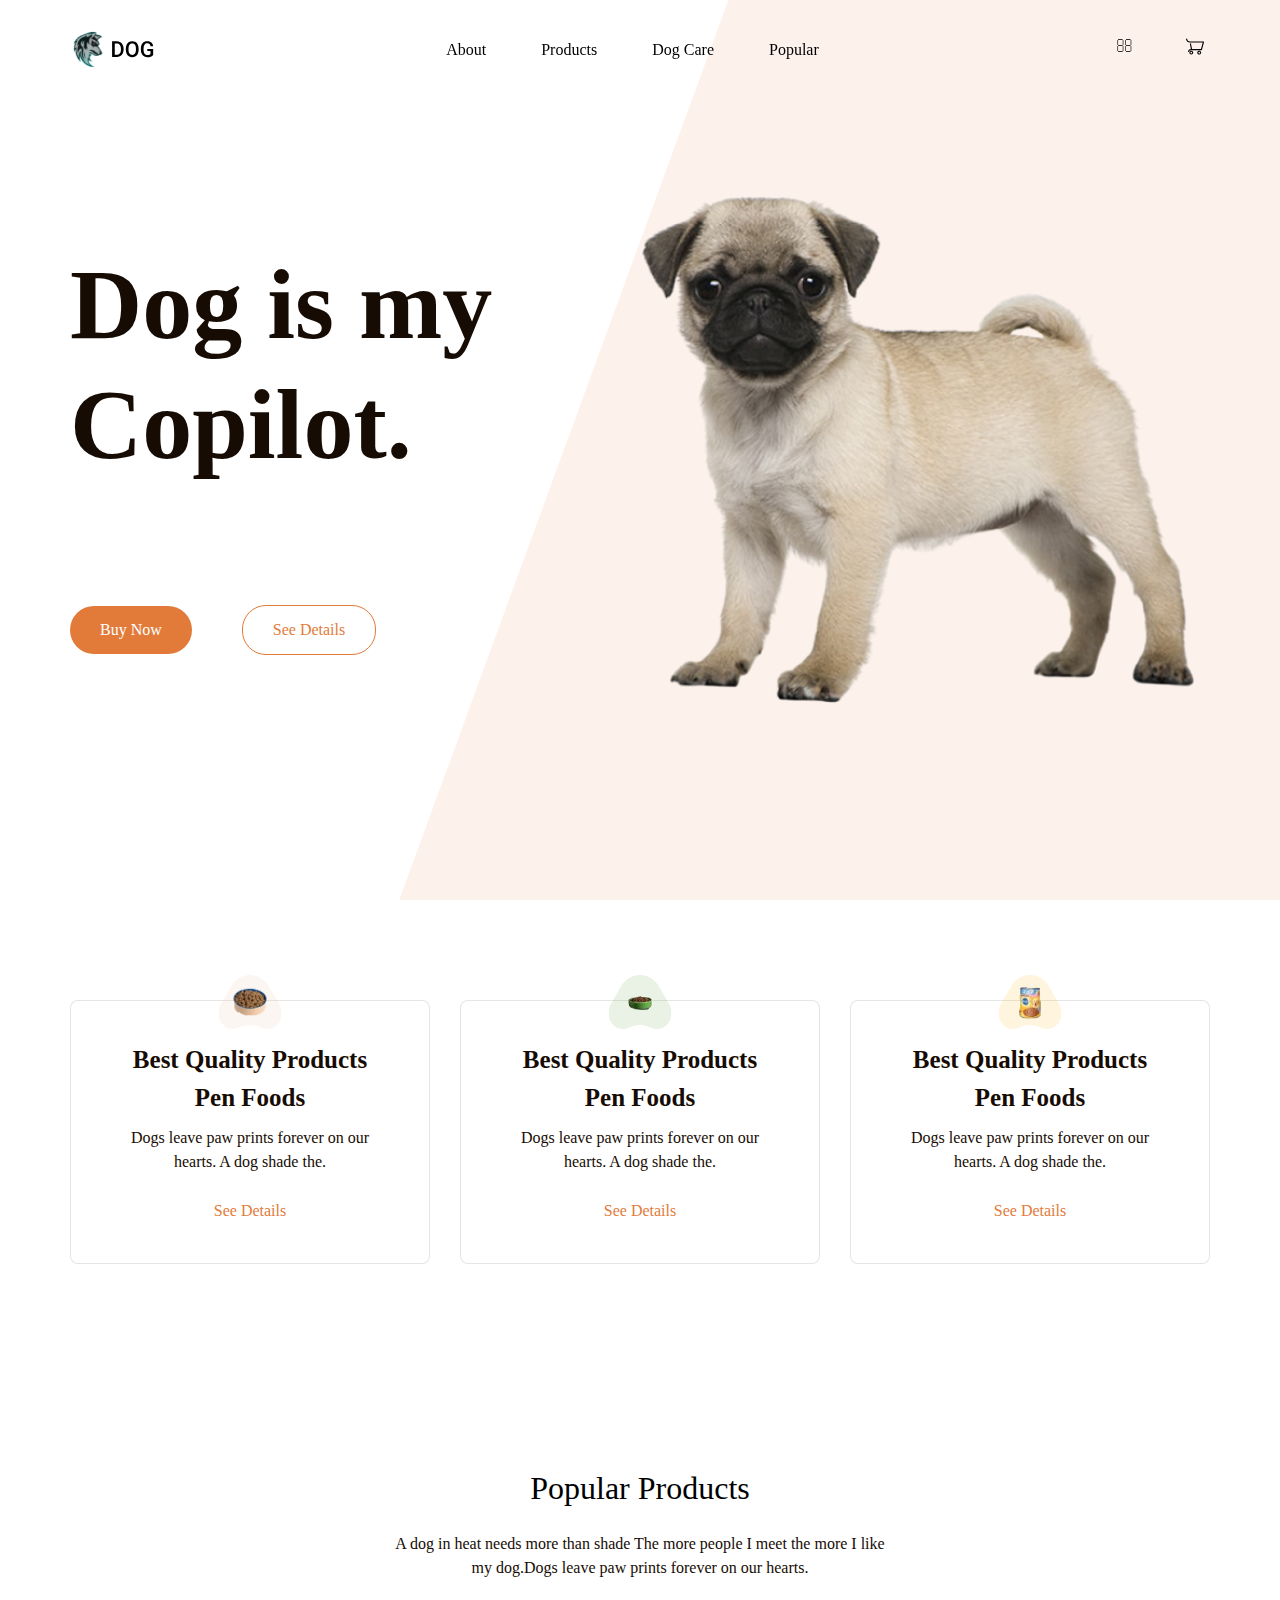
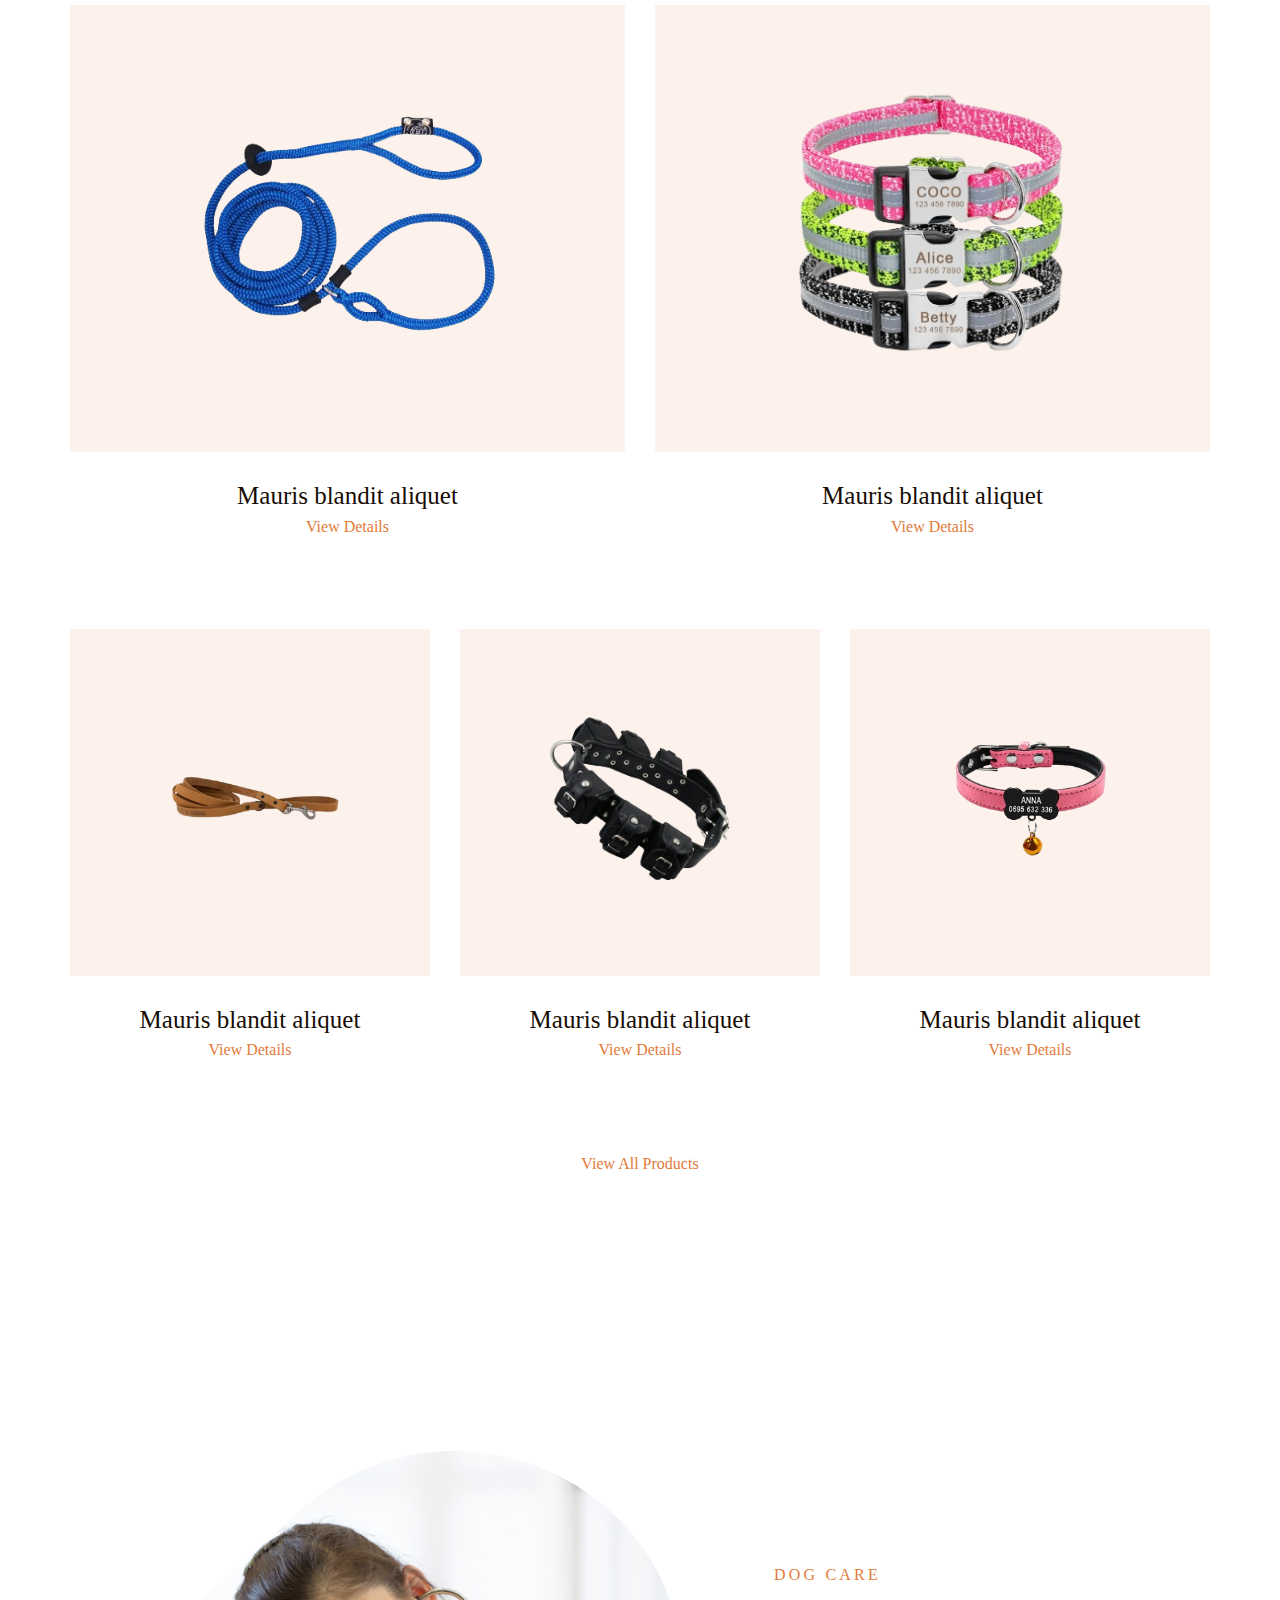
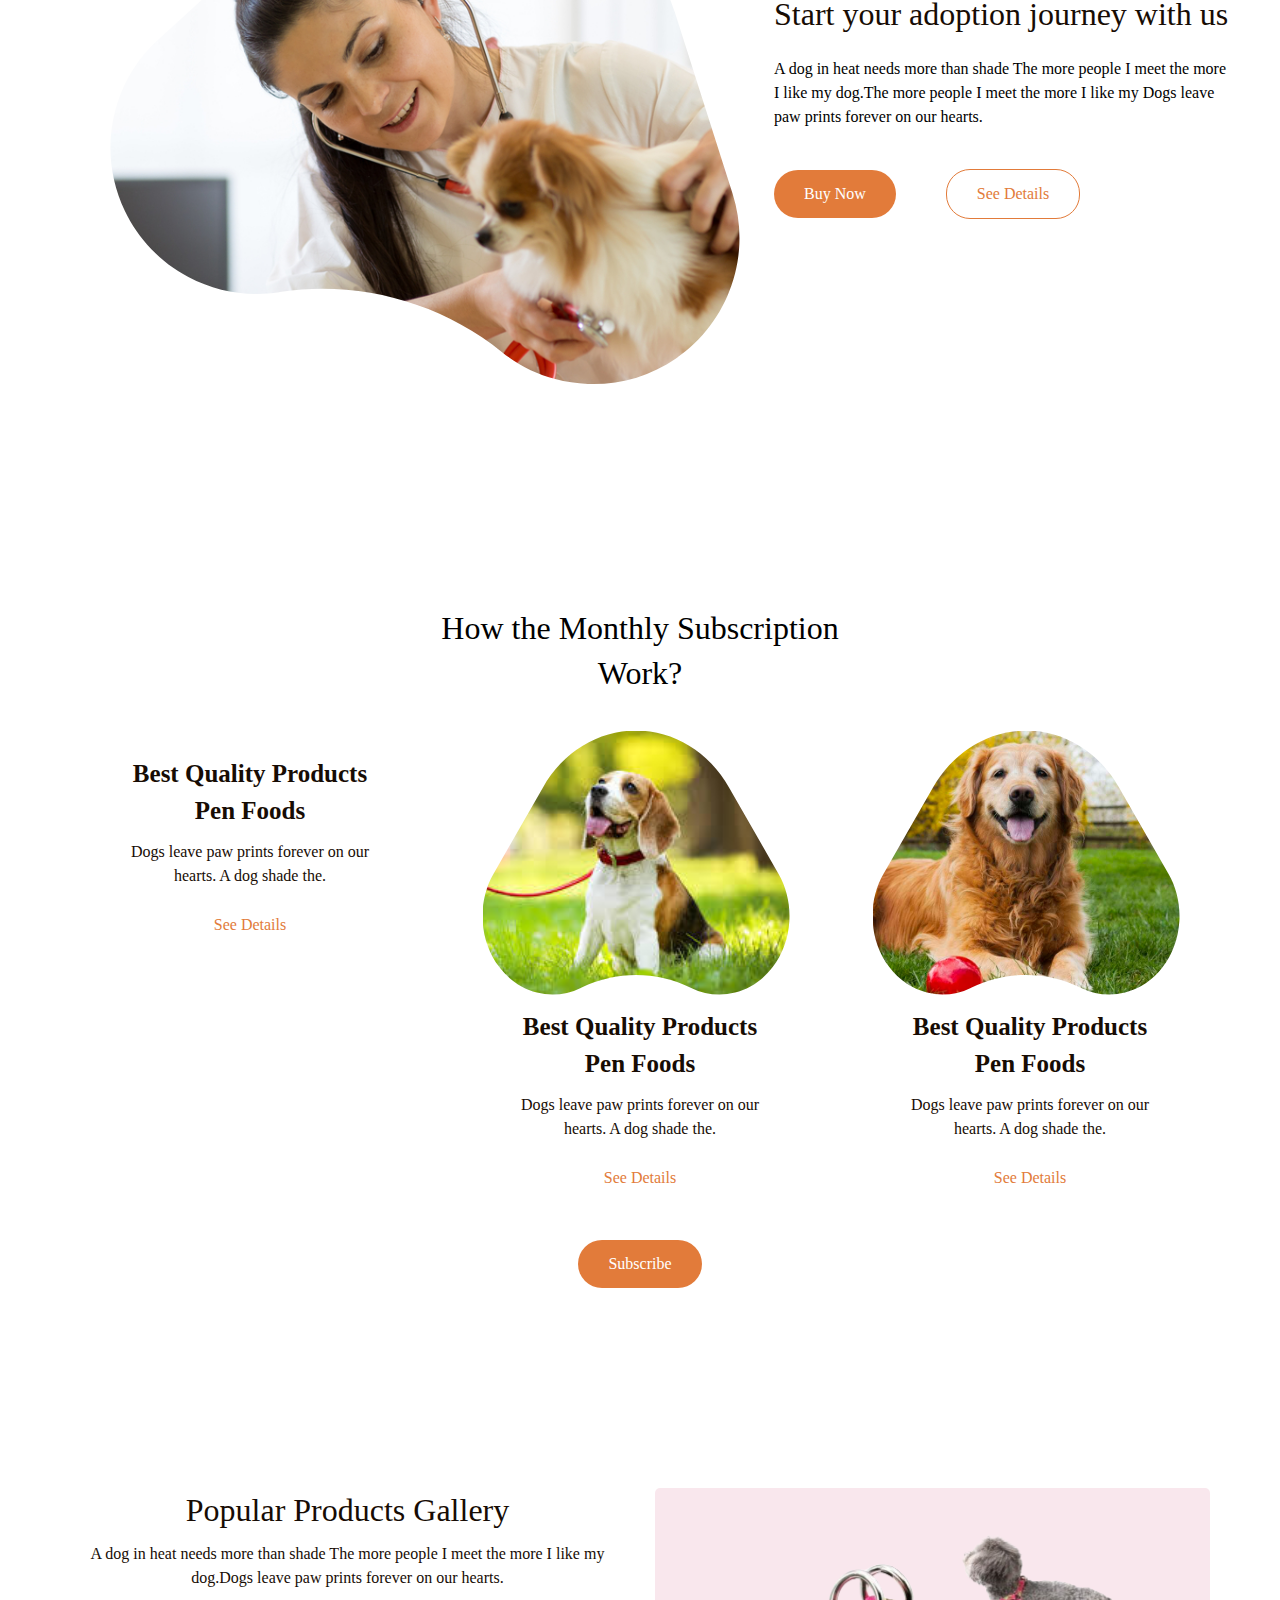
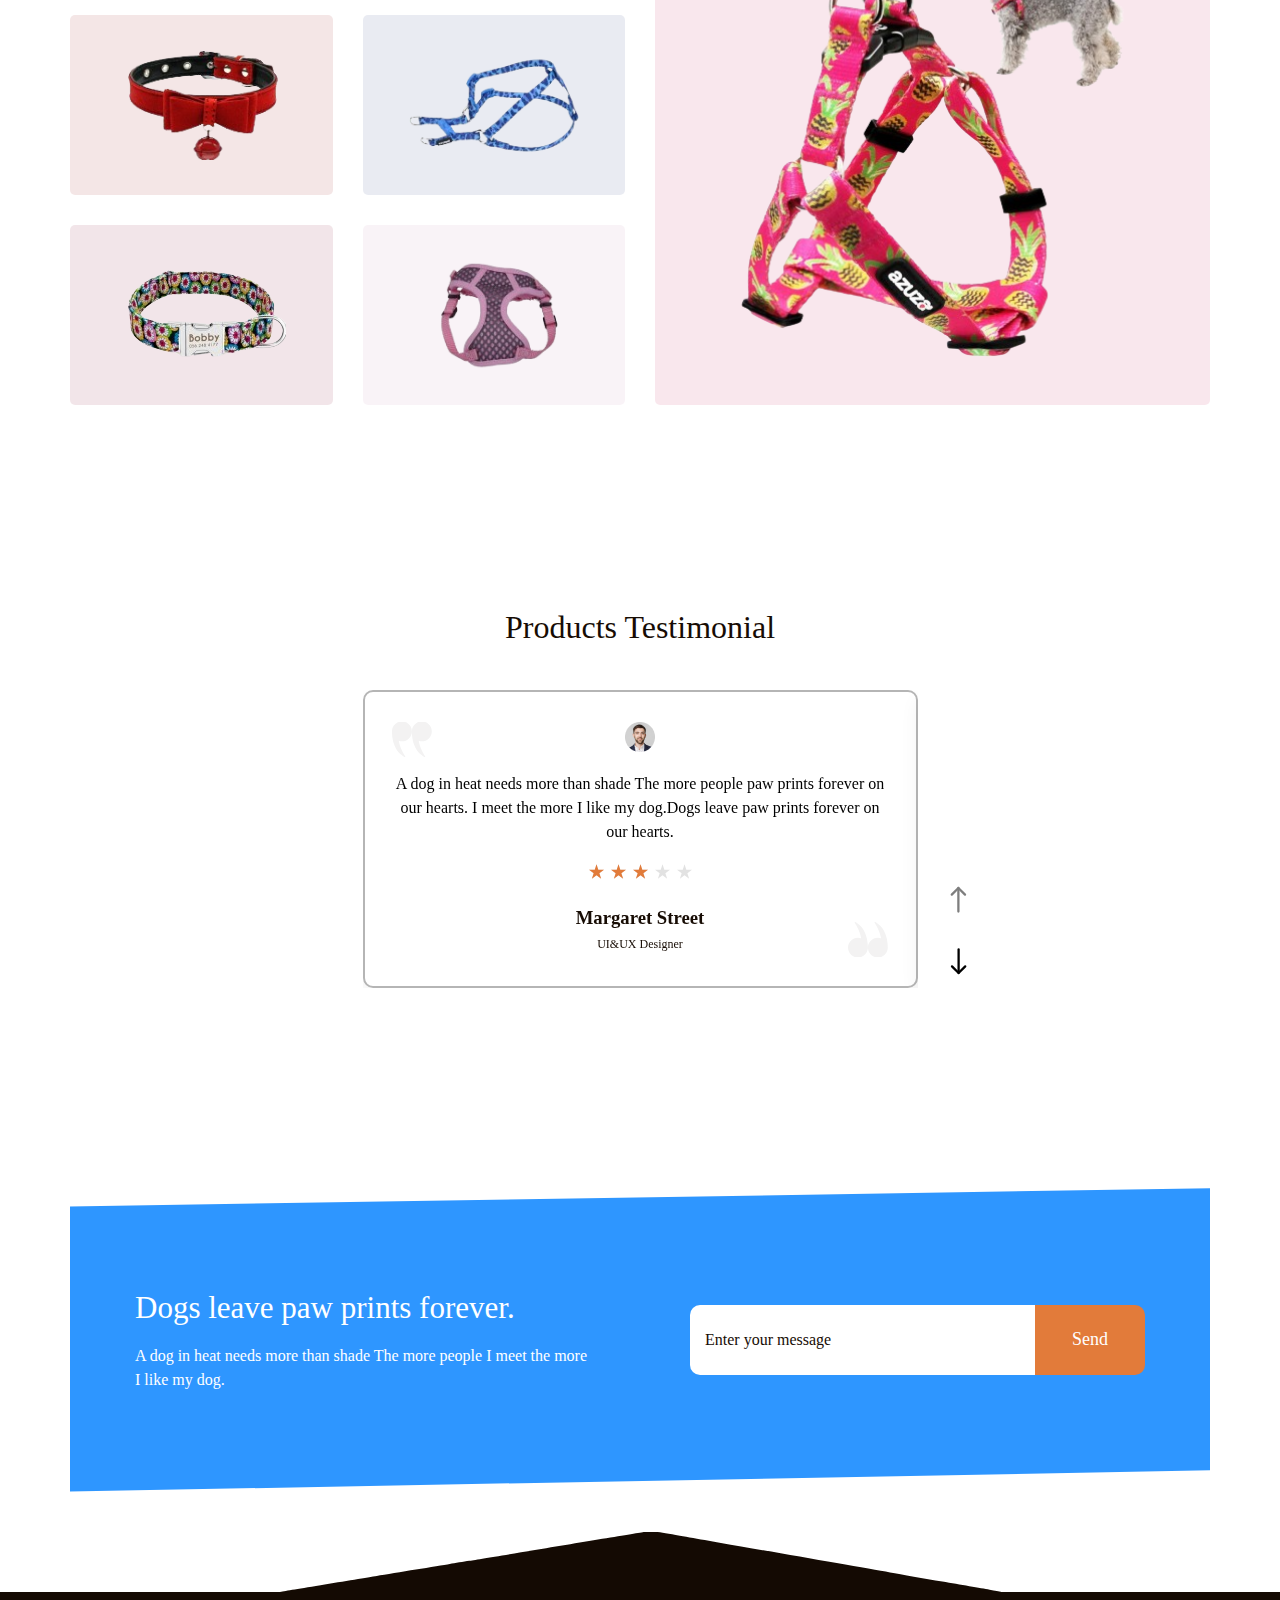
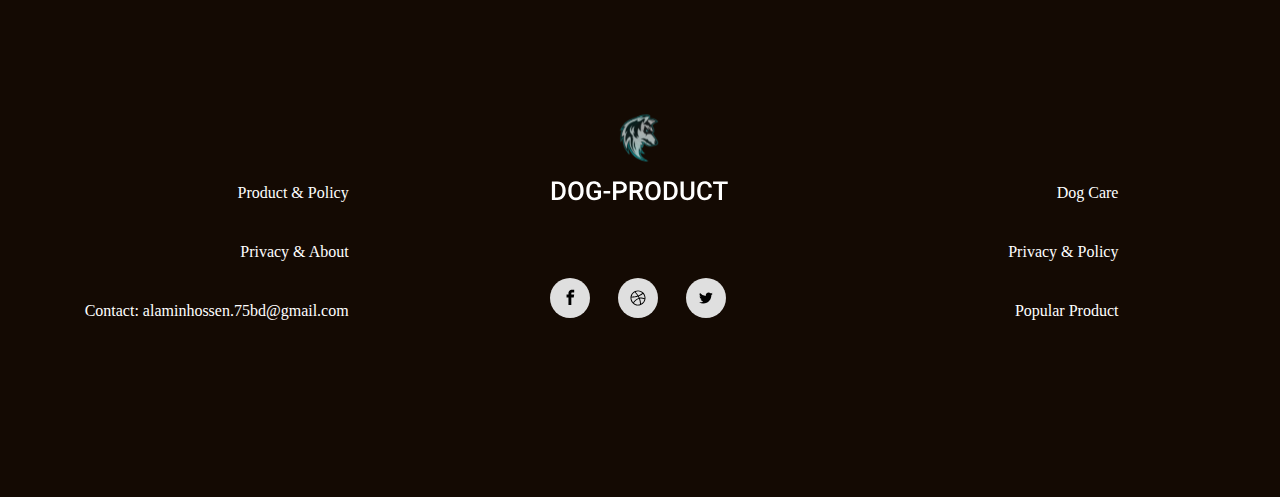
==== commit 8a7d4dbe: "версия с 45% fz-12" ====
--- a/index.html
+++ b/index.html
@@ -15,7 +15,6 @@
 <!-- добавить сылку в снипеты и сожет быть готывые заготовки блока -->
 <!-- popular альт названия картинок -->
 <!-- сделать снипед слика или написать тчо он легкий -->
-<!-- popular__link-all и ховер не оч-->
 
 <!-- galety названия картинок модификаторов альтов -->
 <!-- дописать секцион всем блокам в сборке -->
--- a/css/style.min.css
+++ b/css/style.min.css
@@ -1 +1 @@
-@-webkit-keyframes fancybox-rotate{to{-webkit-transform:rotate(360deg);transform:rotate(360deg)}}@keyframes fancybox-rotate{to{-webkit-transform:rotate(360deg);transform:rotate(360deg)}}@font-face{font-family:"Poppins";font-weight:700;font-style:normal;src:url(../fonts/Poppins-Bold.woff2) format("woff2"),url(../fonts/Poppins-Bold.woff) format("woff");font-display:swap}@font-face{font-family:"Poppins";font-weight:400;font-style:normal;src:url(../fonts/Poppins-Regular.woff2) format("woff2"),url(../fonts/Poppins-Regular.woff) format("woff");font-display:swap}@font-face{font-family:"Roboto";font-weight:700;font-style:normal;src:url(../fonts/Roboto-Bold.woff2) format("woff2"),url(../fonts/Roboto-Bold.woff) format("woff");font-display:swap}@font-face{font-family:"Roboto";font-weight:500;font-style:normal;src:url(../fonts/Roboto-Medium.woff2) format("woff2"),url(../fonts/Roboto-Medium.woff) format("woff");font-display:swap}@font-face{font-family:"Roboto";font-weight:400;font-style:normal;src:url(../fonts/Roboto-Regular.woff2) format("woff2"),url(../fonts/Roboto-Regular.woff) format("woff");font-display:swap}html{-webkit-box-sizing:border-box;box-sizing:border-box;font-size:62.5%}*,::after,::before{-webkit-box-sizing:inherit;box-sizing:inherit}.sr-only,ol,ul{padding:0}a{text-decoration:none;color:inherit}blockquote,body,dd,dl,figcaption,figure,h1,h2,h3,h4,h5,h6,li,ol,p,ul{margin:0}ul{list-style:none}img{max-width:100%}button,input,select,textarea{font:inherit}button{cursor:pointer}.fancybox-button div,body,html{height:100%}body{font-size:1.6rem;line-height:1.5;color:#000;font-weight:400;font-family:Roboto}.sr-only{position:absolute;width:1px;height:1px;margin:-1px;overflow:hidden;clip:rect(0,0,0,0);white-space:nowrap;border:0}.main{-webkit-box-flex:1;-ms-flex-positive:1;flex-grow:1}.container{max-width:1170px;margin:0 auto;padding:0 15px}.title{color:#170c04;font-family:Poppins}@supports (padding-top:clamp(4.5rem,2.2435897436rem + 7.0512820513vw,10rem)){.section{padding-top:clamp(4.5rem,2.2435897436rem + 7.0512820513vw,10rem)}}@supports not (padding-top:clamp(4.5rem,2.2435897436rem + 7.0512820513vw,10rem)){.section{padding-top:calc(4.5rem + 3.4375*(100vw - 32rem)/48.75)}}@supports (padding-bottom:clamp(4.5rem,2.2435897436rem + 7.0512820513vw,10rem)){.section{padding-bottom:clamp(4.5rem,2.2435897436rem + 7.0512820513vw,10rem)}}@supports not (padding-bottom:clamp(4.5rem,2.2435897436rem + 7.0512820513vw,10rem)){.section{padding-bottom:calc(4.5rem + 3.4375*(100vw - 32rem)/48.75)}}.box{display:-webkit-box;display:-ms-flexbox;display:flex;-webkit-box-align:center;-ms-flex-align:center;align-items:center}@supports (gap:clamp(2rem,.7692307692rem + 3.8461538462vw,5rem)){.box{gap:clamp(2rem,.7692307692rem + 3.8461538462vw,5rem)}}@supports not (gap:clamp(2rem,.7692307692rem + 3.8461538462vw,5rem)){.box{gap:calc(2rem + 1.875*(100vw - 32rem)/48.75)}}.box__btn{background-color:#e27b3a;border:0;color:#fff;padding:1.2rem 3rem;border-radius:24px;-webkit-transition:opacity .5s;transition:opacity .5s}.box__btn:focus{color:#14b4be}.box__btn:hover{opacity:.7}.box__btn:active{color:#fb0909}.box__link{padding:1.2rem 3rem;color:#e27b3a;border-radius:24px;border:1px solid #e27b3a;-webkit-transition:background-color .5s,color .5s;transition:background-color .5s,color .5s}.box__link:focus{color:#14b4be}.box__link:hover{background-color:#e27b3a;color:#fff}.box__link:hover path,.box__link:hover text{fill:#2e96ff}.box__link:active{color:#fb0909}.slick-list,.slick-slider{position:relative;display:block}.slick-slider{-webkit-box-sizing:border-box;box-sizing:border-box;-webkit-touch-callout:none;-webkit-user-select:none;-moz-user-select:none;-ms-user-select:none;user-select:none;-ms-touch-action:pan-y;touch-action:pan-y;-webkit-tap-highlight-color:transparent}.slick-list{overflow:hidden;margin:0;padding:0}.slick-list:focus{outline:0}.slick-list.dragging{cursor:pointer;cursor:hand}.slick-slider .slick-list,.slick-slider .slick-track{-webkit-transform:translate3d(0,0,0);-ms-transform:translate3d(0,0,0);transform:translate3d(0,0,0)}.slick-track{position:relative;left:0;top:0;display:block;margin-left:auto;margin-right:auto}.slick-track:after,.slick-track:before{content:"";display:table}.slick-track:after{clear:both}.slick-loading .slick-track{visibility:hidden}.slick-slide{float:left;height:100%;min-height:1px;display:none}[dir=rtl] .slick-slide{float:right}.slick-initialized .slick-slide,.slick-slide img{display:block}.slick-slide.slick-loading img{display:none}.slick-slide.dragging img{pointer-events:none}.slick-loading .slick-slide{visibility:hidden}.slick-vertical .slick-slide{display:block;height:auto;border:1px solid transparent}.slick-arrow.slick-hidden{display:none}body.compensate-for-scrollbar{overflow:hidden}.fancybox-active{height:auto}.fancybox-is-hidden{left:-9999px;margin:0;position:absolute!important;top:-9999px;visibility:hidden}.fancybox-container{-webkit-backface-visibility:hidden;height:100%;left:0;outline:0;position:fixed;-webkit-tap-highlight-color:transparent;top:0;-ms-touch-action:manipulation;touch-action:manipulation;-webkit-transform:translateZ(0);transform:translateZ(0);width:100%;z-index:99992}.fancybox-container *{-webkit-box-sizing:border-box;box-sizing:border-box}.fancybox-bg,.fancybox-inner,.fancybox-outer,.fancybox-stage{bottom:0;left:0;position:absolute;right:0;top:0}.fancybox-outer{-webkit-overflow-scrolling:touch;overflow-y:auto}.fancybox-bg{background:#1e1e1e;opacity:0;-webkit-transition-duration:inherit;transition-duration:inherit;-webkit-transition-property:opacity;transition-property:opacity;-webkit-transition-timing-function:cubic-bezier(.47,0,.74,.71);transition-timing-function:cubic-bezier(.47,0,.74,.71)}.fancybox-is-open .fancybox-bg{opacity:.9;-webkit-transition-timing-function:cubic-bezier(.22,.61,.36,1);transition-timing-function:cubic-bezier(.22,.61,.36,1)}.fancybox-infobar,.fancybox-toolbar{opacity:0;position:absolute;z-index:99997}.fancybox-caption,.fancybox-infobar,.fancybox-navigation .fancybox-button,.fancybox-toolbar{direction:ltr;-webkit-transition:opacity .25s ease,visibility 0s ease .25s;transition:opacity .25s ease,visibility 0s ease .25s;visibility:hidden}.fancybox-caption{opacity:0;position:absolute}.fancybox-navigation .fancybox-button{z-index:99997}.fancybox-show-caption .fancybox-caption,.fancybox-show-infobar .fancybox-infobar,.fancybox-show-nav .fancybox-navigation .fancybox-button,.fancybox-show-toolbar .fancybox-toolbar{opacity:1;-webkit-transition:opacity .25s ease 0s,visibility 0s ease 0s;transition:opacity .25s ease 0s,visibility 0s ease 0s;visibility:visible}.fancybox-infobar{color:#ccc;font-size:13px;-webkit-font-smoothing:subpixel-antialiased;height:44px;left:0;line-height:44px;min-width:44px;mix-blend-mode:difference;padding:0 10px;pointer-events:none;top:0;-webkit-touch-callout:none;-webkit-user-select:none;-moz-user-select:none;-ms-user-select:none;user-select:none}.fancybox-toolbar{right:0;top:0}.fancybox-stage{direction:ltr;overflow:visible;-webkit-transform:translateZ(0);transform:translateZ(0);z-index:99994}.fancybox-is-open .fancybox-stage{overflow:hidden}.fancybox-slide{-webkit-backface-visibility:hidden;display:none;height:100%;left:0;outline:0;overflow:auto;-webkit-overflow-scrolling:touch;padding:44px;position:absolute;text-align:center;top:0;-webkit-transition-property:opacity,-webkit-transform;transition-property:transform,opacity;transition-property:transform,opacity,-webkit-transform;white-space:normal;width:100%;z-index:99994}.fancybox-slide::before{content:"";display:inline-block;font-size:0;height:100%;vertical-align:middle;width:0}.fancybox-is-sliding .fancybox-slide,.fancybox-slide--current,.fancybox-slide--next,.fancybox-slide--previous{display:block}.fancybox-slide--image{overflow:hidden;padding:44px 0}.fancybox-slide--image::before{display:none}.fancybox-slide--html{padding:6px}.fancybox-content{background:#fff;display:inline-block;margin:0;max-width:100%;overflow:auto;-webkit-overflow-scrolling:touch;padding:44px;position:relative;text-align:left;vertical-align:middle}.fancybox-image,.fancybox-slide--image .fancybox-content,.fancybox-spaceball{background:0 0;left:0;max-width:none;padding:0;position:absolute;top:0;-webkit-user-select:none;-moz-user-select:none;-ms-user-select:none;user-select:none}.fancybox-slide--image .fancybox-content{-webkit-animation-timing-function:cubic-bezier(.5,0,.14,1);animation-timing-function:cubic-bezier(.5,0,.14,1);-webkit-backface-visibility:hidden;background-repeat:no-repeat;background-size:100% 100%;overflow:visible;-ms-transform-origin:top left;-webkit-transform-origin:top left;transform-origin:top left;-webkit-transition-property:opacity,-webkit-transform;transition-property:transform,opacity;transition-property:transform,opacity,-webkit-transform;z-index:99995}.fancybox-can-zoomOut .fancybox-content{cursor:-webkit-zoom-out;cursor:zoom-out}.fancybox-can-zoomIn .fancybox-content{cursor:-webkit-zoom-in;cursor:zoom-in}.fancybox-can-pan .fancybox-content,.fancybox-can-swipe .fancybox-content{cursor:-webkit-grab;cursor:grab}.fancybox-is-grabbing .fancybox-content{cursor:-webkit-grabbing;cursor:grabbing}.fancybox-container [data-selectable=true]{cursor:text}.fancybox-image,.fancybox-spaceball{border:0;height:100%;margin:0;max-height:none;width:100%}.fancybox-spaceball{z-index:1}.fancybox-slide--iframe .fancybox-content,.fancybox-slide--map .fancybox-content,.fancybox-slide--pdf .fancybox-content,.fancybox-slide--video .fancybox-content{height:100%;overflow:visible;padding:0;width:100%}.fancybox-slide--video .fancybox-content{background:#000}.fancybox-slide--map .fancybox-content{background:#e5e3df}.fancybox-slide--iframe .fancybox-content{background:#fff}.fancybox-iframe,.fancybox-video{background:0 0;border:0;display:block;height:100%;margin:0;overflow:hidden;padding:0;width:100%}.fancybox-iframe{left:0;position:absolute;top:0}.fancybox-error{background:#fff;cursor:default;max-width:400px;padding:40px;width:100%}.fancybox-error p{color:#444;font-size:16px;line-height:20px;margin:0;padding:0}.fancybox-button{background:rgba(30,30,30,.6);border:0;border-radius:0;-webkit-box-shadow:none;box-shadow:none;cursor:pointer;display:inline-block;height:44px;margin:0;padding:10px;position:relative;-webkit-transition:color .2s;transition:color .2s;vertical-align:top;visibility:inherit;width:44px;color:#ccc}.fancybox-button:link,.fancybox-button:visited{color:#ccc}.fancybox-button:hover{color:#fff}.fancybox-button:focus{outline:0}.fancybox-button.fancybox-focus{outline:1px dotted}.fancybox-button[disabled],.fancybox-button[disabled]:hover{color:#888;cursor:default;outline:0}.fancybox-button svg{display:block;height:100%;overflow:visible;position:relative;width:100%}.fancybox-button svg path{fill:currentColor;stroke-width:0}.fancybox-button--fsenter svg:nth-child(2),.fancybox-button--fsexit svg:nth-child(1),.fancybox-button--pause svg:nth-child(1),.fancybox-button--play svg:nth-child(2){display:none}.fancybox-progress{background:#ff5268;height:2px;left:0;position:absolute;right:0;top:0;-ms-transform:scaleX(0);-webkit-transform:scaleX(0);transform:scaleX(0);-ms-transform-origin:0;-webkit-transform-origin:0;transform-origin:0;-webkit-transition-property:-webkit-transform;transition-property:transform;transition-property:transform,-webkit-transform;-webkit-transition-timing-function:linear;transition-timing-function:linear;z-index:99998}.fancybox-close-small{background:0 0;border:0;border-radius:0;color:#ccc;cursor:pointer;opacity:.8;padding:8px;position:absolute;right:-12px;top:-44px;z-index:401}.fancybox-close-small:hover{color:#fff;opacity:1}.fancybox-slide--html .fancybox-close-small{color:currentColor;padding:10px;right:0;top:0}.fancybox-slide--image.fancybox-is-scaling .fancybox-content{overflow:hidden}.fancybox-is-scaling .fancybox-close-small,.fancybox-is-zoomable.fancybox-can-pan .fancybox-close-small{display:none}.fancybox-navigation .fancybox-button{background-clip:content-box;height:100px;opacity:0;position:absolute;top:calc(50% - 50px);width:70px}.fancybox-navigation .fancybox-button div{padding:7px}.fancybox-navigation .fancybox-button--arrow_left{left:0;left:env(safe-area-inset-left);padding:31px 26px 31px 6px}.fancybox-navigation .fancybox-button--arrow_right{padding:31px 6px 31px 26px;right:0;right:env(safe-area-inset-right)}.fancybox-caption{background:-webkit-gradient(linear,left bottom,left top,from(rgba(0,0,0,.85)),color-stop(50%,rgba(0,0,0,.3)),color-stop(65%,rgba(0,0,0,.15)),color-stop(75.5%,rgba(0,0,0,.075)),color-stop(82.85%,rgba(0,0,0,.037)),color-stop(88%,rgba(0,0,0,.019)),to(transparent));background:linear-gradient(to top,rgba(0,0,0,.85) 0,rgba(0,0,0,.3) 50%,rgba(0,0,0,.15) 65%,rgba(0,0,0,.075) 75.5%,rgba(0,0,0,.037) 82.85%,rgba(0,0,0,.019) 88%,transparent 100%);bottom:0;color:#eee;font-size:14px;font-weight:400;left:0;line-height:1.5;padding:75px 44px 25px;pointer-events:none;right:0;text-align:center;z-index:99996}@supports (padding:max(0px)){.fancybox-caption{padding:75px max(44px,env(safe-area-inset-right)) max(25px,env(safe-area-inset-bottom)) max(44px,env(safe-area-inset-left))}}.fancybox-caption--separate{margin-top:-50px}.fancybox-caption__body{max-height:50vh;overflow:auto;pointer-events:all}.fancybox-caption a,.fancybox-caption a:link,.fancybox-caption a:visited{color:#ccc;text-decoration:none}.fancybox-caption a:hover{color:#fff;text-decoration:underline}.fancybox-loading{-webkit-animation:fancybox-rotate 1s linear infinite;animation:fancybox-rotate 1s linear infinite;background:0 0;border:4px solid #888;border-bottom-color:#fff;border-radius:50%;height:50px;left:50%;margin:-25px 0 0 -25px;opacity:.7;padding:0;position:absolute;top:50%;width:50px;z-index:99999}.fancybox-animated{-webkit-transition-timing-function:cubic-bezier(0,0,.25,1);transition-timing-function:cubic-bezier(0,0,.25,1)}.fancybox-fx-slide.fancybox-slide--previous{opacity:0;-webkit-transform:translate3d(-100%,0,0);transform:translate3d(-100%,0,0)}.fancybox-fx-slide.fancybox-slide--next{opacity:0;-webkit-transform:translate3d(100%,0,0);transform:translate3d(100%,0,0)}.fancybox-fx-slide.fancybox-slide--current{opacity:1;-webkit-transform:translate3d(0,0,0);transform:translate3d(0,0,0)}.fancybox-fx-fade.fancybox-slide--next,.fancybox-fx-fade.fancybox-slide--previous{opacity:0;-webkit-transition-timing-function:cubic-bezier(.19,1,.22,1);transition-timing-function:cubic-bezier(.19,1,.22,1)}.fancybox-fx-fade.fancybox-slide--current{opacity:1}.fancybox-fx-zoom-in-out.fancybox-slide--previous{opacity:0;-webkit-transform:scale3d(1.5,1.5,1.5);transform:scale3d(1.5,1.5,1.5)}.fancybox-fx-zoom-in-out.fancybox-slide--next{opacity:0;-webkit-transform:scale3d(.5,.5,.5);transform:scale3d(.5,.5,.5)}.fancybox-fx-zoom-in-out.fancybox-slide--current{opacity:1;-webkit-transform:scale3d(1,1,1);transform:scale3d(1,1,1)}.fancybox-fx-rotate.fancybox-slide--previous{opacity:0;-ms-transform:rotate(-360deg);-webkit-transform:rotate(-360deg);transform:rotate(-360deg)}.fancybox-fx-rotate.fancybox-slide--next{opacity:0;-ms-transform:rotate(360deg);-webkit-transform:rotate(360deg);transform:rotate(360deg)}.fancybox-fx-rotate.fancybox-slide--current{opacity:1;-ms-transform:rotate(0deg);-webkit-transform:rotate(0deg);transform:rotate(0deg)}.fancybox-fx-circular.fancybox-slide--previous{opacity:0;-webkit-transform:scale3d(0,0,0) translate3d(-100%,0,0);transform:scale3d(0,0,0) translate3d(-100%,0,0)}.fancybox-fx-circular.fancybox-slide--next{opacity:0;-webkit-transform:scale3d(0,0,0) translate3d(100%,0,0);transform:scale3d(0,0,0) translate3d(100%,0,0)}.fancybox-fx-circular.fancybox-slide--current{opacity:1;-webkit-transform:scale3d(1,1,1) translate3d(0,0,0);transform:scale3d(1,1,1) translate3d(0,0,0)}.fancybox-fx-tube.fancybox-slide--previous{-webkit-transform:translate3d(-100%,0,0) scale(.1) skew(-10deg);transform:translate3d(-100%,0,0) scale(.1) skew(-10deg)}.fancybox-fx-tube.fancybox-slide--next{-webkit-transform:translate3d(100%,0,0) scale(.1) skew(10deg);transform:translate3d(100%,0,0) scale(.1) skew(10deg)}.fancybox-fx-tube.fancybox-slide--current{-webkit-transform:translate3d(0,0,0) scale(1);transform:translate3d(0,0,0) scale(1)}.fancybox-share{background:#f4f4f4;border-radius:3px;max-width:90%;padding:30px;text-align:center}.fancybox-share h1{color:#222;font-size:35px;font-weight:700;margin:0 0 20px}.fancybox-share p{margin:0;padding:0}.fancybox-share__button{border:0;border-radius:3px;display:inline-block;font-size:14px;font-weight:700;line-height:40px;margin:0 5px 10px;min-width:130px;padding:0 15px;text-decoration:none;-webkit-transition:all .2s;transition:all .2s;-webkit-user-select:none;-moz-user-select:none;-ms-user-select:none;user-select:none;white-space:nowrap}.fancybox-share__button:link,.fancybox-share__button:visited{color:#fff}.fancybox-share__button:hover{text-decoration:none}.fancybox-share__button--fb{background:#3b5998}.fancybox-share__button--fb:hover{background:#344e86}.fancybox-share__button--pt{background:#bd081d}.fancybox-share__button--pt:hover{background:#aa0719}.fancybox-share__button--tw{background:#1da1f2}.fancybox-share__button--tw:hover{background:#0d95e8}.fancybox-share__button svg{height:25px;margin-right:7px;position:relative;top:-1px;vertical-align:middle;width:25px}.fancybox-share__button svg path{fill:#fff}.fancybox-share__input{background:0 0;border:0;border-bottom:1px solid #d7d7d7;border-radius:0;color:#5d5b5b;font-size:14px;margin:10px 0 0;outline:0;padding:10px 15px;width:100%}.fancybox-thumbs{background:#ddd;bottom:0;display:none;margin:0;-webkit-overflow-scrolling:touch;-ms-overflow-style:-ms-autohiding-scrollbar;padding:2px 2px 4px;position:absolute;right:0;-webkit-tap-highlight-color:transparent;top:0;width:212px;z-index:99995}.fancybox-thumbs-x{overflow-x:auto;overflow-y:hidden}.fancybox-show-thumbs .fancybox-thumbs{display:block}.fancybox-show-thumbs .fancybox-inner{right:212px}.fancybox-thumbs__list{font-size:0;height:100%;list-style:none;margin:0;overflow-x:hidden;overflow-y:auto;padding:0;position:relative;white-space:nowrap;width:100%}.fancybox-thumbs-x .fancybox-thumbs__list{overflow:hidden}.fancybox-thumbs-y .fancybox-thumbs__list::-webkit-scrollbar{width:7px}.fancybox-thumbs-y .fancybox-thumbs__list::-webkit-scrollbar-track{background:#fff;border-radius:10px;-webkit-box-shadow:inset 0 0 6px rgba(0,0,0,.3);box-shadow:inset 0 0 6px rgba(0,0,0,.3)}.fancybox-thumbs-y .fancybox-thumbs__list::-webkit-scrollbar-thumb{background:#2a2a2a;border-radius:10px}.fancybox-thumbs__list a{-webkit-backface-visibility:hidden;backface-visibility:hidden;background-color:rgba(0,0,0,.1);background-position:center center;background-repeat:no-repeat;background-size:cover;cursor:pointer;float:left;height:75px;margin:2px;max-height:calc(100% - 8px);max-width:calc(50% - 4px);outline:0;overflow:hidden;padding:0;position:relative;-webkit-tap-highlight-color:transparent;width:100px}.fancybox-thumbs__list a::before{border:6px solid #ff5268;bottom:0;content:"";left:0;opacity:0;position:absolute;right:0;top:0;-webkit-transition:all .2s cubic-bezier(.25,.46,.45,.94);transition:all .2s cubic-bezier(.25,.46,.45,.94);z-index:99991}.fancybox-thumbs__list a:focus::before{opacity:.5}.fancybox-thumbs__list a.fancybox-thumbs-active::before{opacity:1}.jq-ry-container{position:relative;padding:0 5px;line-height:0;display:block;cursor:pointer;-webkit-box-sizing:content-box;box-sizing:content-box;direction:ltr}.jq-ry-container[readonly=readonly]{cursor:default}.jq-ry-container>.jq-ry-group-wrapper{position:relative;width:100%}.jq-ry-container>.jq-ry-group-wrapper>.jq-ry-group{position:relative;line-height:0;z-index:10;white-space:nowrap}.jq-ry-container>.jq-ry-group-wrapper>.jq-ry-group>svg{display:inline-block}.jq-ry-container>.jq-ry-group-wrapper>.jq-ry-group.jq-ry-normal-group{width:100%}.jq-ry-container>.jq-ry-group-wrapper>.jq-ry-group.jq-ry-rated-group{width:0;z-index:11;position:absolute;top:0;left:0;overflow:hidden}.header{padding:3rem 0;position:fixed;top:0;left:0;right:0;z-index:100;background-color:transparent;-webkit-box-align:center;-ms-flex-align:center;align-items:center}.header-fixed{background-color:silver}.link-active{color:#2e96ff}.menu{display:-webkit-box;display:-ms-flexbox;display:flex;-webkit-box-pack:justify;-ms-flex-pack:justify;justify-content:space-between}@supports (grid-gap:clamp(2rem,1.3846153846rem + 1.9230769231vw,3.5rem)){.menu{grid-gap:clamp(2rem,1.3846153846rem + 1.9230769231vw,3.5rem)}}@supports not (grid-gap:clamp(2rem,1.3846153846rem + 1.9230769231vw,3.5rem)){.menu{grid-gap:calc(2rem + .9375*(100vw - 32rem)/48.75)}}.menu__logo{line-height:0}.menu__btn{display:none}.menu__logo{width:85px;height:40px;-o-object-fit:contain;object-fit:contain}.menu__items{display:-webkit-box;display:-ms-flexbox;display:flex;-webkit-box-pack:justify;-ms-flex-pack:justify;justify-content:space-between;-webkit-box-align:center;-ms-flex-align:center;align-items:center}@supports (gap:clamp(2rem,.5641025641rem + 4.4871794872vw,5.5rem)){.menu__items{gap:clamp(2rem,.5641025641rem + 4.4871794872vw,5.5rem)}}@supports not (gap:clamp(2rem,.5641025641rem + 4.4871794872vw,5.5rem)){.menu__items{gap:calc(2rem + 2.1875*(100vw - 32rem)/48.75)}}.menu__item{text-align:center;-webkit-transition:color .5s;transition:color .5s}.menu__item:focus{color:#14b4be}.menu__item:hover,.quality__link:hover .quality__subtext{color:#2e96ff}.menu__item:active{color:#fb0909}.menu__link{display:block}.menu__nav{display:-ms-grid;display:grid;-ms-grid-columns:1fr [2];grid-template-columns:repeat(2,1fr)}@supports (gap:clamp(2rem,1.1794871795rem + 2.5641025641vw,4rem)){.menu__nav{gap:clamp(2rem,1.1794871795rem + 2.5641025641vw,4rem)}}@supports not (gap:clamp(2rem,1.1794871795rem + 2.5641025641vw,4rem)){.menu__nav{gap:calc(2rem + 1.25*(100vw - 32rem)/48.75)}}.menu__button{border:0;background-color:transparent}.intro,.intro__wrapper{display:-ms-grid;display:grid;-webkit-box-align:center;-ms-flex-align:center;align-items:center}.intro{position:relative}.intro::before{content:"";position:absolute;top:0;right:0;width:95rem;height:100vh;background-image:url(../images/icons/rectangle-big.svg);background-repeat:no-repeat;background-position:center;background-size:cover;z-index:-1}.intro__wrapper{height:100vh;-ms-grid-columns:1fr [2];grid-template-columns:repeat(2,1fr)}.intro__title{font-size:10rem;font-weight:700;line-height:1.2}@supports (margin-bottom:clamp(2rem,-2.1025641026rem + 12.8205128205vw,12rem)){.intro__title{margin-bottom:clamp(2rem,-2.1025641026rem + 12.8205128205vw,12rem)}}@supports not (margin-bottom:clamp(2rem,-2.1025641026rem + 12.8205128205vw,12rem)){.intro__title{margin-bottom:calc(2rem + 6.25*(100vw - 32rem)/48.75)}}.intro__img{width:65rem;height:51rem;-o-object-fit:contain;object-fit:contain}.quality__items{display:-ms-grid;display:grid;grid-template-columns:repeat(auto-fit,minmax(36rem,1fr));gap:30px}.quality__item{text-align:center;border-radius:8px;background-color:#fff;position:relative;border:1px solid rgba(0,0,0,.1)}.quality__images{position:absolute;top:-2.6rem;left:50%;-webkit-transform:translateX(-50%);-ms-transform:translateX(-50%);transform:translateX(-50%);-webkit-clip-path:url(#mask4);clip-path:url(#mask4);width:6.3rem;height:5.4rem;display:-ms-grid;display:grid;-webkit-box-pack:center;-ms-flex-pack:center;justify-content:center;-webkit-box-align:center;-ms-flex-align:center;align-items:center}.quality__images--bowl{background-color:rgba(232,196,166,.15)}.quality__images--bowl2{background-color:rgba(107,171,79,.15)}.quality__images--bowl3{background-color:rgba(252,191,36,.15)}.quality__img{width:3.5rem;height:3.5rem;-o-object-fit:cover;object-fit:cover}.quality__subtitle{color:#170c04;font-family:Poppins;font-size:2.5rem;max-width:27rem;margin:0 auto 1rem}.quality__text{color:#170c04;max-width:25rem;margin:0 auto 2.5rem}.quality__subtext{color:#e27b3a}.quality__link{-webkit-transition:color .5s;transition:color .5s;display:block;padding:40px 25px}.quality__link:focus{color:#14b4be}.quality__link:active{color:#fb0909}.popular__title{text-align:center;font-size:3.2rem;font-weight:500;max-width:30rem;margin:0 auto 2rem}.popular__text{color:#170c04;text-align:center;max-width:50.5rem;margin:0 auto 2.5rem;display:-webkit-box;-webkit-line-clamp:6;-webkit-box-orient:vertical;overflow:hidden}.popular__text--details{color:#e27b3a;margin:0 auto}.popular__wrapper{display:-ms-grid;display:grid;margin-bottom:6.5rem;-ms-grid-columns:1fr [12];grid-template-columns:repeat(12,1fr)}@supports (row-gap:clamp(2rem,.1538461538rem + 5.7692307692vw,6.5rem)){.popular__wrapper{row-gap:clamp(2rem,.1538461538rem + 5.7692307692vw,6.5rem)}}@supports not (row-gap:clamp(2rem,.1538461538rem + 5.7692307692vw,6.5rem)){.popular__wrapper{row-gap:calc(2rem + 2.8125*(100vw - 32rem)/48.75)}}@supports (grid-column-gap:clamp(2rem,1.5897435897rem + 1.2820512821vw,3rem)){.popular__wrapper{grid-column-gap:clamp(2rem,1.5897435897rem + 1.2820512821vw,3rem)}}@supports not (grid-column-gap:clamp(2rem,1.5897435897rem + 1.2820512821vw,3rem)){.popular__wrapper{grid-column-gap:calc(2rem + .625*(100vw - 32rem)/48.75)}}.popular__article{cursor:pointer;text-align:center;-webkit-transition:opacity .5s;transition:opacity .5s;-ms-grid-column-span:4;grid-column-end:span 4}.popular__article--big{-ms-grid-column-span:6;grid-column-end:span 6}.popular__article:focus{color:#14b4be}.popular__article:hover{opacity:.15}.popular__article:active{color:#fb0909}.popular__images{background-color:#fcf2eb;padding:7rem 9rem}.popular__big,.popular__small{-o-object-fit:contain;object-fit:contain;width:30rem;height:30rem}.popular__small{width:20rem;height:20rem}.popular__box{padding-bottom:2.5rem;padding-top:2.5rem}.popular__subtitle{color:#170c04;font-family:Poppins;font-size:2.5rem;font-weight:500}.popular__wrap{text-align:center}.popular__view{color:#e27b3a;display:inline-block;-webkit-transition:color .5s;transition:color .5s}.popular__view:focus{color:#14b4be}.popular__view:hover,.subscription__link:hover .subscription__subtext{color:#2e96ff}.popular__view:active{color:#fb0909}.adoption__wrapper{display:-ms-grid;display:grid;-ms-grid-columns:60% 40% [2];grid-template-columns:repeat(2,60% 40%);-webkit-box-align:center;-ms-flex-align:center;align-items:center;justify-items:center;gap:20px}.adoption__img{width:67rem;height:63rem;-o-object-fit:cover;object-fit:cover;-o-object-position:-23px 57px;object-position:-23px 57px;-webkit-clip-path:url(#mask2);clip-path:url(#mask2)}.adoption__box{max-width:48.5rem;margin-left:auto}.adoption__pretext{color:#e27b3a;font-family:Roboto;font-weight:500;letter-spacing:3.2px;text-transform:uppercase;margin-bottom:.5rem}.adoption__title{font-size:3.2rem;font-weight:500;line-height:1.4;margin-bottom:2rem}.adoption__text{display:-webkit-box;-webkit-line-clamp:6;-webkit-box-orient:vertical;overflow:hidden;margin-bottom:4rem}.subscription__title{text-align:center;font-size:3.2rem;font-weight:500;line-height:1.4;max-width:40rem;margin:0 auto 3.5rem}.subscription__items{display:-ms-grid;display:grid;grid-template-columns:repeat(auto-fit,minmax(36rem,1fr));gap:30px}@supports (margin-bottom:clamp(2rem,.7692307692rem + 3.8461538462vw,5rem)){.subscription__items{margin-bottom:clamp(2rem,.7692307692rem + 3.8461538462vw,5rem)}}@supports not (margin-bottom:clamp(2rem,.7692307692rem + 3.8461538462vw,5rem)){.subscription__items{margin-bottom:calc(2rem + 1.875*(100vw - 32rem)/48.75)}}.subscription__item{text-align:center;border-radius:8px;background-color:#fff;position:relative}.subscription__link{-webkit-transition:color .5s;transition:color .5s;display:block}.subscription__link:focus{color:#14b4be}.subscription__link:active{color:#fb0909}.subscription__img{width:31.5rem;height:27rem;-webkit-clip-path:url(#mask3);clip-path:url(#mask3);-o-object-fit:cover;object-fit:cover}.subscription__img--dog2,.subscription__img--dog3{-o-object-position:right;object-position:right}.subscription__img--dog1{-o-object-position:left;object-position:left}.subscription__subtitle{color:#170c04;font-family:Poppins;font-size:2.5rem;max-width:27rem;margin:0 auto 1rem}.subscription__text{color:#170c04;max-width:25rem;margin:0 auto 2.5rem}.footer__link span,.subscription__subtext{color:#e27b3a}.subscription__btn{display:-ms-grid;display:grid;margin:0 auto;background-color:#e27b3a;border:0;color:#fff;padding:1.2rem 3rem;border-radius:24px;-webkit-transition:opacity .5s;transition:opacity .5s}.subscription__btn:focus{color:#14b4be}.subscription__btn:hover{opacity:.7}.subscription__btn:active{color:#fb0909}.gallery__wrapper{display:-ms-grid;display:grid;-ms-grid-columns:1fr [2];grid-template-columns:repeat(2,1fr)}@supports (gap:clamp(2rem,1.5897435897rem + 1.2820512821vw,3rem)){.gallery__wrapper{gap:clamp(2rem,1.5897435897rem + 1.2820512821vw,3rem)}}@supports not (gap:clamp(2rem,1.5897435897rem + 1.2820512821vw,3rem)){.gallery__wrapper{gap:calc(2rem + .625*(100vw - 32rem)/48.75)}}.gallery__title{text-align:center;font-size:3.2rem;font-weight:500;line-height:1.4;margin-bottom:1rem}.gallery__text{color:#170c04;text-align:center;margin-bottom:2.5rem}.gallery__content{display:-ms-grid;display:grid;-ms-grid-columns:1fr [2];grid-template-columns:repeat(2,1fr)}@supports (gap:clamp(2rem,1.5897435897rem + 1.2820512821vw,3rem)){.gallery__content{gap:clamp(2rem,1.5897435897rem + 1.2820512821vw,3rem)}}@supports not (gap:clamp(2rem,1.5897435897rem + 1.2820512821vw,3rem)){.gallery__content{gap:calc(2rem + .625*(100vw - 32rem)/48.75)}}.gallery__item{border-radius:5px;-webkit-transition:opacity .5s;transition:opacity .5s;display:-ms-grid;display:grid;cursor:pointer}.gallery__item:focus{color:#14b4be}.gallery__item:hover{opacity:.15}.gallery__item:active{color:#fb0909}.gallery__item--1{background-color:rgba(143,10,8,.1)}.gallery__item--2{background-color:rgba(36,61,125,.1)}.gallery__item--3{background-color:rgba(128,0,38,.1)}.gallery__item--4{background-color:rgba(196,140,173,.1)}.gallery__item--5{background-color:rgba(196,20,74,.1)}.gallery__link{display:-ms-grid;display:grid;place-content:center;padding:3.5rem 2.5rem}.gallery__img,.gallery__img--big{width:17rem;height:11rem;-o-object-fit:cover;object-fit:cover}.gallery__img--big{width:46.5rem;height:42.5rem}.reviews__title{text-align:center;font-size:3.2rem;font-weight:500;line-height:1.4;margin-bottom:4rem}.trust__slider{max-width:55.5rem;margin:0 auto}.trust__item{max-width:55.5rem;text-align:center;padding:3rem;position:relative;border:2px solid rgba(0,0,0,.29);border-radius:10px;-webkit-box-shadow:0 8px 20px 0 rgba(0,0,0,.06);box-shadow:0 8px 20px 0 rgba(0,0,0,.06)}.trust__item::after,.trust__item::before{content:"";position:absolute;height:3.5rem;width:4rem;background-repeat:no-repeat;background-position:center;background-size:cover}.trust__item::before{top:10%;left:5%;background-image:url(../images/icons/quotes-bottom.svg)}.trust__item::after{bottom:10%;right:5%;background-image:url(../images/icons/quotes-top.svg)}.trust__img{width:3rem;height:3rem;margin:0 auto 2rem}.trust__text{margin-bottom:2rem;max-width:49.5rem}.trust__subtitle{color:#170c04}.trust__subtext{color:#170c04;font-size:1.2rem;font-weight:400;line-height:2}.jq-ry-container{margin:0 auto 2.5rem}.slick-next,.slick-prev{border:0;background-color:transparent;position:absolute;bottom:25%;right:-10%;line-height:0}.slick-next{bottom:4%;-webkit-transform:rotate(180deg);-ms-transform:rotate(180deg);transform:rotate(180deg)}.slick-disabled{opacity:.5}.prints__wrapper{-webkit-clip-path:polygon(0 6%,100% 0,100% 93%,0 100%);clip-path:polygon(0 6%,100% 0,100% 93%,0 100%);background-color:#2e96ff;display:-ms-grid;display:grid;-ms-grid-columns:1fr [2];grid-template-columns:repeat(2,1fr);-webkit-box-align:center;-ms-flex-align:center;align-items:center}@supports (padding-bottom:clamp(2rem,-1.2820512821rem + 10.2564102564vw,10rem)){.prints__wrapper{padding-bottom:clamp(2rem,-1.2820512821rem + 10.2564102564vw,10rem)}}@supports not (padding-bottom:clamp(2rem,-1.2820512821rem + 10.2564102564vw,10rem)){.prints__wrapper{padding-bottom:calc(2rem + 5*(100vw - 32rem)/48.75)}}@supports (padding-top:clamp(2rem,-1.2820512821rem + 10.2564102564vw,10rem)){.prints__wrapper{padding-top:clamp(2rem,-1.2820512821rem + 10.2564102564vw,10rem)}}@supports not (padding-top:clamp(2rem,-1.2820512821rem + 10.2564102564vw,10rem)){.prints__wrapper{padding-top:calc(2rem + 5*(100vw - 32rem)/48.75)}}@supports (padding-left:clamp(1rem,-1.2564102564rem + 7.0512820513vw,6.5rem)){.prints__wrapper{padding-left:clamp(1rem,-1.2564102564rem + 7.0512820513vw,6.5rem)}}@supports not (padding-left:clamp(1rem,-1.2564102564rem + 7.0512820513vw,6.5rem)){.prints__wrapper{padding-left:calc(1rem + 3.4375*(100vw - 32rem)/48.75)}}@supports (padding-right:clamp(1rem,-1.2564102564rem + 7.0512820513vw,6.5rem)){.prints__wrapper{padding-right:clamp(1rem,-1.2564102564rem + 7.0512820513vw,6.5rem)}}@supports not (padding-right:clamp(1rem,-1.2564102564rem + 7.0512820513vw,6.5rem)){.prints__wrapper{padding-right:calc(1rem + 3.4375*(100vw - 32rem)/48.75)}}@supports (gap:clamp(2rem,-1.2820512821rem + 10.2564102564vw,10rem)){.prints__wrapper{gap:clamp(2rem,-1.2820512821rem + 10.2564102564vw,10rem)}}@supports not (gap:clamp(2rem,-1.2820512821rem + 10.2564102564vw,10rem)){.prints__wrapper{gap:calc(2rem + 5*(100vw - 32rem)/48.75)}}.prints__title{color:#fff;font-family:Poppins;font-size:3.1rem;font-weight:500;line-height:1.3;margin-bottom:1.5rem}.prints__text{color:#fff}.form{display:-webkit-box;display:-ms-flexbox;display:flex}.form__input{width:37rem;padding:1.5rem;height:7rem;border-radius:10px 0 0 10px;background-color:#fff;border:0}.form__input::-webkit-input-placeholder{color:#170c04}.form__input::-moz-placeholder{color:#170c04}.form__input:-ms-input-placeholder{color:#170c04}.form__input::-ms-input-placeholder{color:#170c04}.form__input::placeholder{color:#170c04}.form__btn{padding:1.5rem 3.7rem;color:#fff;font-size:1.8rem;font-weight:500;line-height:2.2;border-radius:0 10px 10px 0;background-color:#e27b3a;border:0;-webkit-transition:opacity .5s;transition:opacity .5s}.form__btn:focus{color:#14b4be}.form__btn:hover{opacity:.8}.form__btn:active{color:#fb0909}.footer{background-color:#140a03;color:#fff;padding-bottom:10.5rem;padding-top:12rem;position:relative}.footer::before{content:"";position:absolute;top:-6rem;left:50%;-webkit-transform:translateX(-50%);-ms-transform:translateX(-50%);transform:translateX(-50%);height:6rem;width:73rem;background-image:url(../images/icons/rectangle-small.svg);background-repeat:no-repeat;background-position:center;background-size:cover}.footer__wrapper{display:-ms-grid;display:grid;-ms-grid-columns:1fr [3];grid-template-columns:repeat(3,1fr);justify-items:center;height:28rem}@supports (gap:clamp(2rem,-2.5128205128rem + 14.1025641026vw,13rem)){.footer__wrapper{gap:clamp(2rem,-2.5128205128rem + 14.1025641026vw,13rem)}}@supports not (gap:clamp(2rem,-2.5128205128rem + 14.1025641026vw,13rem)){.footer__wrapper{gap:calc(2rem + 6.875*(100vw - 32rem)/48.75)}}.footer__items{text-align:end;-ms-flex-item-align:center;-ms-grid-row-align:center;align-self:center}.footer__item:not(:last-child){margin-bottom:3.5rem}.footer__item--logo{-ms-flex-item-align:Start;-ms-grid-row-align:Start;align-self:Start}.footer__logo{margin-bottom:6.5rem;display:block}.footer__link{display:inline;-webkit-transition:color .5s;transition:color .5s}.footer__link:focus{color:#14b4be}.footer__link:hover{color:#2e96ff}.footer__link:active{color:#fb0909}.footer__img{width:18rem;height:9.5rem}.social,.social__link{display:-ms-grid;display:grid}.social{-ms-grid-columns:1fr [3];grid-template-columns:repeat(3,1fr);gap:2.5rem}.social__link{background-color:#dfdfdf;border-radius:50%;width:4rem;height:4rem;place-content:center;-webkit-transition:background-color .5s;transition:background-color .5s}.social__link:focus{color:#14b4be}.social__link:hover{background-color:#2e96ff}.social__link:active{color:#fb0909}@media (max-width:1200px){html{font-size:40%}.intro__wrapper{-ms-grid-columns:inherit;grid-template-columns:inherit;place-content:center}.intro__box{max-width:100%;-ms-grid-row:2;grid-row-start:2}.intro__img{margin:0 auto}.quality__images{-webkit-clip-path:inherit;clip-path:inherit}.adoption__img{-webkit-clip-path:none;clip-path:none;-o-object-position:inherit;object-position:inherit}.subscription__img{-webkit-clip-path:inherit;clip-path:inherit}.footer::before{top:-5rem}}@media (max-width:992px){.menu__btn{-webkit-box-ordinal-group:2;-ms-flex-order:1;order:1;border:0;width:23px;height:16px;position:relative;display:-ms-grid;display:grid;-webkit-box-align:center;-ms-flex-align:center;align-items:center;background-color:transparent;padding:0;z-index:10}.menu__btn.active span{-webkit-transform:scale(0);-ms-transform:scale(0);transform:scale(0)}.menu__btn.active:before{-webkit-transform:rotate(45deg);-ms-transform:rotate(45deg);transform:rotate(45deg);top:9px}.menu__btn.active::after{-webkit-transform:rotate(-45deg);-ms-transform:rotate(-45deg);transform:rotate(-45deg);bottom:4px}.menu__btn span,.menu__btn::after,.menu__btn::before{-webkit-transition:all .5s;transition:all .5s;position:absolute;content:"";height:3px;width:100%;background-color:#170c04}.menu__btn::before{top:0}.menu__btn::after{bottom:0}.menu__items{-webkit-transform:translateY(-200%);-ms-transform:translateY(-200%);transform:translateY(-200%);position:absolute;top:0;width:100%;left:0;-webkit-box-orient:vertical;-webkit-box-direction:normal;-ms-flex-direction:column;flex-direction:column;z-index:5;background-color:#edf1f4;-webkit-transition:-webkit-transform 1s;transition:transform 1s;transition:transform 1s,-webkit-transform 1s;padding:10rem 0}.menu__items.active{-webkit-transform:translateY(0);-ms-transform:translateY(0);transform:translateY(0)}.menu__item{width:100%}.menu__nav{-ms-grid-columns:1fr [3];grid-template-columns:repeat(3,1fr);-webkit-box-align:center;-ms-flex-align:center;align-items:center}}@media (max-width:768px){html{font-size:30%}.quality__items{gap:40px}}@media all and (max-width:576px){.fancybox-thumbs{width:110px}.fancybox-show-thumbs .fancybox-inner{right:110px}.fancybox-thumbs__list a{max-width:calc(100% - 10px)}}@media (max-width:576px){.intro__title{font-size:9rem}.popular__article{-ms-grid-column-span:6;grid-column-end:span 6}.popular__small{height:30rem}.adoption__wrapper{display:block;text-align:center}.adoption__img{margin-bottom:20px}.adoption__box{margin:0 auto}.prints__wrapper{display:block}.prints__text{margin-bottom:2rem}.footer::before,.form__input{width:100%}.footer__wrapper{gap:4rem}}@media all and (max-height:576px){.fancybox-slide{padding-left:6px;padding-right:6px}.fancybox-slide--image{padding:6px 0}.fancybox-close-small{right:-6px}.fancybox-slide--image .fancybox-close-small{background:#4e4e4e;color:#f2f4f6;height:36px;opacity:1;padding:6px;right:0;top:0;width:36px}.fancybox-caption{padding-left:12px;padding-right:12px}@supports (padding:max(0px)){.fancybox-caption{padding-left:max(12px,env(safe-area-inset-left));padding-right:max(12px,env(safe-area-inset-right))}}}+@-webkit-keyframes fancybox-rotate{to{-webkit-transform:rotate(360deg);transform:rotate(360deg)}}@keyframes fancybox-rotate{to{-webkit-transform:rotate(360deg);transform:rotate(360deg)}}@font-face{font-family:"Poppins";font-weight:700;font-style:normal;src:url(../fonts/Poppins-Bold.woff2) format("woff2"),url(../fonts/Poppins-Bold.woff) format("woff");font-display:swap}@font-face{font-family:"Poppins";font-weight:400;font-style:normal;src:url(../fonts/Poppins-Regular.woff2) format("woff2"),url(../fonts/Poppins-Regular.woff) format("woff");font-display:swap}@font-face{font-family:"Roboto";font-weight:700;font-style:normal;src:url(../fonts/Roboto-Bold.woff2) format("woff2"),url(../fonts/Roboto-Bold.woff) format("woff");font-display:swap}@font-face{font-family:"Roboto";font-weight:500;font-style:normal;src:url(../fonts/Roboto-Medium.woff2) format("woff2"),url(../fonts/Roboto-Medium.woff) format("woff");font-display:swap}@font-face{font-family:"Roboto";font-weight:400;font-style:normal;src:url(../fonts/Roboto-Regular.woff2) format("woff2"),url(../fonts/Roboto-Regular.woff) format("woff");font-display:swap}html{-webkit-box-sizing:border-box;box-sizing:border-box;font-size:62.5%}*,::after,::before{-webkit-box-sizing:inherit;box-sizing:inherit}.sr-only,ol,ul{padding:0}a{text-decoration:none;color:inherit}blockquote,body,dd,dl,figcaption,figure,h1,h2,h3,h4,h5,h6,li,ol,p,ul{margin:0}ul{list-style:none}img{max-width:100%}button,input,select,textarea{font:inherit}button{cursor:pointer}.fancybox-button div,body,html{height:100%}body{font-size:1.6rem;line-height:1.5;color:#000;font-weight:400;font-family:Roboto}.sr-only{position:absolute;width:1px;height:1px;margin:-1px;overflow:hidden;clip:rect(0,0,0,0);white-space:nowrap;border:0}.main{-webkit-box-flex:1;-ms-flex-positive:1;flex-grow:1}.container{max-width:1170px;margin:0 auto;padding:0 15px}.title{color:#170c04;font-family:Poppins}@supports (padding-top:clamp(4.5rem,2.2435897436rem + 7.0512820513vw,10rem)){.section{padding-top:clamp(4.5rem,2.2435897436rem + 7.0512820513vw,10rem)}}@supports not (padding-top:clamp(4.5rem,2.2435897436rem + 7.0512820513vw,10rem)){.section{padding-top:calc(4.5rem + 3.4375*(100vw - 32rem)/48.75)}}@supports (padding-bottom:clamp(4.5rem,2.2435897436rem + 7.0512820513vw,10rem)){.section{padding-bottom:clamp(4.5rem,2.2435897436rem + 7.0512820513vw,10rem)}}@supports not (padding-bottom:clamp(4.5rem,2.2435897436rem + 7.0512820513vw,10rem)){.section{padding-bottom:calc(4.5rem + 3.4375*(100vw - 32rem)/48.75)}}.box{display:-webkit-box;display:-ms-flexbox;display:flex;-webkit-box-align:center;-ms-flex-align:center;align-items:center}@supports (gap:clamp(2rem,.7692307692rem + 3.8461538462vw,5rem)){.box{gap:clamp(2rem,.7692307692rem + 3.8461538462vw,5rem)}}@supports not (gap:clamp(2rem,.7692307692rem + 3.8461538462vw,5rem)){.box{gap:calc(2rem + 1.875*(100vw - 32rem)/48.75)}}.box__btn{background-color:#e27b3a;border:0;color:#fff;padding:1.2rem 3rem;border-radius:24px;-webkit-transition:opacity .5s;transition:opacity .5s}.box__btn:focus{color:#14b4be}.box__btn:hover{opacity:.7}.box__btn:active{color:#fb0909}.box__link{padding:1.2rem 3rem;color:#e27b3a;border-radius:24px;border:1px solid #e27b3a;-webkit-transition:background-color .5s,color .5s;transition:background-color .5s,color .5s}.box__link:focus{color:#14b4be}.box__link:hover{background-color:#e27b3a;color:#fff}.box__link:hover path,.box__link:hover text{fill:#2e96ff}.box__link:active{color:#fb0909}.slick-list,.slick-slider{position:relative;display:block}.slick-slider{-webkit-box-sizing:border-box;box-sizing:border-box;-webkit-touch-callout:none;-webkit-user-select:none;-moz-user-select:none;-ms-user-select:none;user-select:none;-ms-touch-action:pan-y;touch-action:pan-y;-webkit-tap-highlight-color:transparent}.slick-list{overflow:hidden;margin:0;padding:0}.slick-list:focus{outline:0}.slick-list.dragging{cursor:pointer;cursor:hand}.slick-slider .slick-list,.slick-slider .slick-track{-webkit-transform:translate3d(0,0,0);-ms-transform:translate3d(0,0,0);transform:translate3d(0,0,0)}.slick-track{position:relative;left:0;top:0;display:block;margin-left:auto;margin-right:auto}.slick-track:after,.slick-track:before{content:"";display:table}.slick-track:after{clear:both}.slick-loading .slick-track{visibility:hidden}.slick-slide{float:left;height:100%;min-height:1px;display:none}[dir=rtl] .slick-slide{float:right}.slick-initialized .slick-slide,.slick-slide img{display:block}.slick-slide.slick-loading img{display:none}.slick-slide.dragging img{pointer-events:none}.slick-loading .slick-slide{visibility:hidden}.slick-vertical .slick-slide{display:block;height:auto;border:1px solid transparent}.slick-arrow.slick-hidden{display:none}body.compensate-for-scrollbar{overflow:hidden}.fancybox-active{height:auto}.fancybox-is-hidden{left:-9999px;margin:0;position:absolute!important;top:-9999px;visibility:hidden}.fancybox-container{-webkit-backface-visibility:hidden;height:100%;left:0;outline:0;position:fixed;-webkit-tap-highlight-color:transparent;top:0;-ms-touch-action:manipulation;touch-action:manipulation;-webkit-transform:translateZ(0);transform:translateZ(0);width:100%;z-index:99992}.fancybox-container *{-webkit-box-sizing:border-box;box-sizing:border-box}.fancybox-bg,.fancybox-inner,.fancybox-outer,.fancybox-stage{bottom:0;left:0;position:absolute;right:0;top:0}.fancybox-outer{-webkit-overflow-scrolling:touch;overflow-y:auto}.fancybox-bg{background:#1e1e1e;opacity:0;-webkit-transition-duration:inherit;transition-duration:inherit;-webkit-transition-property:opacity;transition-property:opacity;-webkit-transition-timing-function:cubic-bezier(.47,0,.74,.71);transition-timing-function:cubic-bezier(.47,0,.74,.71)}.fancybox-is-open .fancybox-bg{opacity:.9;-webkit-transition-timing-function:cubic-bezier(.22,.61,.36,1);transition-timing-function:cubic-bezier(.22,.61,.36,1)}.fancybox-infobar,.fancybox-toolbar{opacity:0;position:absolute;z-index:99997}.fancybox-caption,.fancybox-infobar,.fancybox-navigation .fancybox-button,.fancybox-toolbar{direction:ltr;-webkit-transition:opacity .25s ease,visibility 0s ease .25s;transition:opacity .25s ease,visibility 0s ease .25s;visibility:hidden}.fancybox-caption{opacity:0;position:absolute}.fancybox-navigation .fancybox-button{z-index:99997}.fancybox-show-caption .fancybox-caption,.fancybox-show-infobar .fancybox-infobar,.fancybox-show-nav .fancybox-navigation .fancybox-button,.fancybox-show-toolbar .fancybox-toolbar{opacity:1;-webkit-transition:opacity .25s ease 0s,visibility 0s ease 0s;transition:opacity .25s ease 0s,visibility 0s ease 0s;visibility:visible}.fancybox-infobar{color:#ccc;font-size:13px;-webkit-font-smoothing:subpixel-antialiased;height:44px;left:0;line-height:44px;min-width:44px;mix-blend-mode:difference;padding:0 10px;pointer-events:none;top:0;-webkit-touch-callout:none;-webkit-user-select:none;-moz-user-select:none;-ms-user-select:none;user-select:none}.fancybox-toolbar{right:0;top:0}.fancybox-stage{direction:ltr;overflow:visible;-webkit-transform:translateZ(0);transform:translateZ(0);z-index:99994}.fancybox-is-open .fancybox-stage{overflow:hidden}.fancybox-slide{-webkit-backface-visibility:hidden;display:none;height:100%;left:0;outline:0;overflow:auto;-webkit-overflow-scrolling:touch;padding:44px;position:absolute;text-align:center;top:0;-webkit-transition-property:opacity,-webkit-transform;transition-property:transform,opacity;transition-property:transform,opacity,-webkit-transform;white-space:normal;width:100%;z-index:99994}.fancybox-slide::before{content:"";display:inline-block;font-size:0;height:100%;vertical-align:middle;width:0}.fancybox-is-sliding .fancybox-slide,.fancybox-slide--current,.fancybox-slide--next,.fancybox-slide--previous{display:block}.fancybox-slide--image{overflow:hidden;padding:44px 0}.fancybox-slide--image::before{display:none}.fancybox-slide--html{padding:6px}.fancybox-content{background:#fff;display:inline-block;margin:0;max-width:100%;overflow:auto;-webkit-overflow-scrolling:touch;padding:44px;position:relative;text-align:left;vertical-align:middle}.fancybox-image,.fancybox-slide--image .fancybox-content,.fancybox-spaceball{background:0 0;left:0;max-width:none;padding:0;position:absolute;top:0;-webkit-user-select:none;-moz-user-select:none;-ms-user-select:none;user-select:none}.fancybox-slide--image .fancybox-content{-webkit-animation-timing-function:cubic-bezier(.5,0,.14,1);animation-timing-function:cubic-bezier(.5,0,.14,1);-webkit-backface-visibility:hidden;background-repeat:no-repeat;background-size:100% 100%;overflow:visible;-ms-transform-origin:top left;-webkit-transform-origin:top left;transform-origin:top left;-webkit-transition-property:opacity,-webkit-transform;transition-property:transform,opacity;transition-property:transform,opacity,-webkit-transform;z-index:99995}.fancybox-can-zoomOut .fancybox-content{cursor:-webkit-zoom-out;cursor:zoom-out}.fancybox-can-zoomIn .fancybox-content{cursor:-webkit-zoom-in;cursor:zoom-in}.fancybox-can-pan .fancybox-content,.fancybox-can-swipe .fancybox-content{cursor:-webkit-grab;cursor:grab}.fancybox-is-grabbing .fancybox-content{cursor:-webkit-grabbing;cursor:grabbing}.fancybox-container [data-selectable=true]{cursor:text}.fancybox-image,.fancybox-spaceball{border:0;height:100%;margin:0;max-height:none;width:100%}.fancybox-spaceball{z-index:1}.fancybox-slide--iframe .fancybox-content,.fancybox-slide--map .fancybox-content,.fancybox-slide--pdf .fancybox-content,.fancybox-slide--video .fancybox-content{height:100%;overflow:visible;padding:0;width:100%}.fancybox-slide--video .fancybox-content{background:#000}.fancybox-slide--map .fancybox-content{background:#e5e3df}.fancybox-slide--iframe .fancybox-content{background:#fff}.fancybox-iframe,.fancybox-video{background:0 0;border:0;display:block;height:100%;margin:0;overflow:hidden;padding:0;width:100%}.fancybox-iframe{left:0;position:absolute;top:0}.fancybox-error{background:#fff;cursor:default;max-width:400px;padding:40px;width:100%}.fancybox-error p{color:#444;font-size:16px;line-height:20px;margin:0;padding:0}.fancybox-button{background:rgba(30,30,30,.6);border:0;border-radius:0;-webkit-box-shadow:none;box-shadow:none;cursor:pointer;display:inline-block;height:44px;margin:0;padding:10px;position:relative;-webkit-transition:color .2s;transition:color .2s;vertical-align:top;visibility:inherit;width:44px;color:#ccc}.fancybox-button:link,.fancybox-button:visited{color:#ccc}.fancybox-button:hover{color:#fff}.fancybox-button:focus{outline:0}.fancybox-button.fancybox-focus{outline:1px dotted}.fancybox-button[disabled],.fancybox-button[disabled]:hover{color:#888;cursor:default;outline:0}.fancybox-button svg{display:block;height:100%;overflow:visible;position:relative;width:100%}.fancybox-button svg path{fill:currentColor;stroke-width:0}.fancybox-button--fsenter svg:nth-child(2),.fancybox-button--fsexit svg:nth-child(1),.fancybox-button--pause svg:nth-child(1),.fancybox-button--play svg:nth-child(2){display:none}.fancybox-progress{background:#ff5268;height:2px;left:0;position:absolute;right:0;top:0;-ms-transform:scaleX(0);-webkit-transform:scaleX(0);transform:scaleX(0);-ms-transform-origin:0;-webkit-transform-origin:0;transform-origin:0;-webkit-transition-property:-webkit-transform;transition-property:transform;transition-property:transform,-webkit-transform;-webkit-transition-timing-function:linear;transition-timing-function:linear;z-index:99998}.fancybox-close-small{background:0 0;border:0;border-radius:0;color:#ccc;cursor:pointer;opacity:.8;padding:8px;position:absolute;right:-12px;top:-44px;z-index:401}.fancybox-close-small:hover{color:#fff;opacity:1}.fancybox-slide--html .fancybox-close-small{color:currentColor;padding:10px;right:0;top:0}.fancybox-slide--image.fancybox-is-scaling .fancybox-content{overflow:hidden}.fancybox-is-scaling .fancybox-close-small,.fancybox-is-zoomable.fancybox-can-pan .fancybox-close-small{display:none}.fancybox-navigation .fancybox-button{background-clip:content-box;height:100px;opacity:0;position:absolute;top:calc(50% - 50px);width:70px}.fancybox-navigation .fancybox-button div{padding:7px}.fancybox-navigation .fancybox-button--arrow_left{left:0;left:env(safe-area-inset-left);padding:31px 26px 31px 6px}.fancybox-navigation .fancybox-button--arrow_right{padding:31px 6px 31px 26px;right:0;right:env(safe-area-inset-right)}.fancybox-caption{background:-webkit-gradient(linear,left bottom,left top,from(rgba(0,0,0,.85)),color-stop(50%,rgba(0,0,0,.3)),color-stop(65%,rgba(0,0,0,.15)),color-stop(75.5%,rgba(0,0,0,.075)),color-stop(82.85%,rgba(0,0,0,.037)),color-stop(88%,rgba(0,0,0,.019)),to(transparent));background:linear-gradient(to top,rgba(0,0,0,.85) 0,rgba(0,0,0,.3) 50%,rgba(0,0,0,.15) 65%,rgba(0,0,0,.075) 75.5%,rgba(0,0,0,.037) 82.85%,rgba(0,0,0,.019) 88%,transparent 100%);bottom:0;color:#eee;font-size:14px;font-weight:400;left:0;line-height:1.5;padding:75px 44px 25px;pointer-events:none;right:0;text-align:center;z-index:99996}@supports (padding:max(0px)){.fancybox-caption{padding:75px max(44px,env(safe-area-inset-right)) max(25px,env(safe-area-inset-bottom)) max(44px,env(safe-area-inset-left))}}.fancybox-caption--separate{margin-top:-50px}.fancybox-caption__body{max-height:50vh;overflow:auto;pointer-events:all}.fancybox-caption a,.fancybox-caption a:link,.fancybox-caption a:visited{color:#ccc;text-decoration:none}.fancybox-caption a:hover{color:#fff;text-decoration:underline}.fancybox-loading{-webkit-animation:fancybox-rotate 1s linear infinite;animation:fancybox-rotate 1s linear infinite;background:0 0;border:4px solid #888;border-bottom-color:#fff;border-radius:50%;height:50px;left:50%;margin:-25px 0 0 -25px;opacity:.7;padding:0;position:absolute;top:50%;width:50px;z-index:99999}.fancybox-animated{-webkit-transition-timing-function:cubic-bezier(0,0,.25,1);transition-timing-function:cubic-bezier(0,0,.25,1)}.fancybox-fx-slide.fancybox-slide--previous{opacity:0;-webkit-transform:translate3d(-100%,0,0);transform:translate3d(-100%,0,0)}.fancybox-fx-slide.fancybox-slide--next{opacity:0;-webkit-transform:translate3d(100%,0,0);transform:translate3d(100%,0,0)}.fancybox-fx-slide.fancybox-slide--current{opacity:1;-webkit-transform:translate3d(0,0,0);transform:translate3d(0,0,0)}.fancybox-fx-fade.fancybox-slide--next,.fancybox-fx-fade.fancybox-slide--previous{opacity:0;-webkit-transition-timing-function:cubic-bezier(.19,1,.22,1);transition-timing-function:cubic-bezier(.19,1,.22,1)}.fancybox-fx-fade.fancybox-slide--current{opacity:1}.fancybox-fx-zoom-in-out.fancybox-slide--previous{opacity:0;-webkit-transform:scale3d(1.5,1.5,1.5);transform:scale3d(1.5,1.5,1.5)}.fancybox-fx-zoom-in-out.fancybox-slide--next{opacity:0;-webkit-transform:scale3d(.5,.5,.5);transform:scale3d(.5,.5,.5)}.fancybox-fx-zoom-in-out.fancybox-slide--current{opacity:1;-webkit-transform:scale3d(1,1,1);transform:scale3d(1,1,1)}.fancybox-fx-rotate.fancybox-slide--previous{opacity:0;-ms-transform:rotate(-360deg);-webkit-transform:rotate(-360deg);transform:rotate(-360deg)}.fancybox-fx-rotate.fancybox-slide--next{opacity:0;-ms-transform:rotate(360deg);-webkit-transform:rotate(360deg);transform:rotate(360deg)}.fancybox-fx-rotate.fancybox-slide--current{opacity:1;-ms-transform:rotate(0deg);-webkit-transform:rotate(0deg);transform:rotate(0deg)}.fancybox-fx-circular.fancybox-slide--previous{opacity:0;-webkit-transform:scale3d(0,0,0) translate3d(-100%,0,0);transform:scale3d(0,0,0) translate3d(-100%,0,0)}.fancybox-fx-circular.fancybox-slide--next{opacity:0;-webkit-transform:scale3d(0,0,0) translate3d(100%,0,0);transform:scale3d(0,0,0) translate3d(100%,0,0)}.fancybox-fx-circular.fancybox-slide--current{opacity:1;-webkit-transform:scale3d(1,1,1) translate3d(0,0,0);transform:scale3d(1,1,1) translate3d(0,0,0)}.fancybox-fx-tube.fancybox-slide--previous{-webkit-transform:translate3d(-100%,0,0) scale(.1) skew(-10deg);transform:translate3d(-100%,0,0) scale(.1) skew(-10deg)}.fancybox-fx-tube.fancybox-slide--next{-webkit-transform:translate3d(100%,0,0) scale(.1) skew(10deg);transform:translate3d(100%,0,0) scale(.1) skew(10deg)}.fancybox-fx-tube.fancybox-slide--current{-webkit-transform:translate3d(0,0,0) scale(1);transform:translate3d(0,0,0) scale(1)}.fancybox-share{background:#f4f4f4;border-radius:3px;max-width:90%;padding:30px;text-align:center}.fancybox-share h1{color:#222;font-size:35px;font-weight:700;margin:0 0 20px}.fancybox-share p{margin:0;padding:0}.fancybox-share__button{border:0;border-radius:3px;display:inline-block;font-size:14px;font-weight:700;line-height:40px;margin:0 5px 10px;min-width:130px;padding:0 15px;text-decoration:none;-webkit-transition:all .2s;transition:all .2s;-webkit-user-select:none;-moz-user-select:none;-ms-user-select:none;user-select:none;white-space:nowrap}.fancybox-share__button:link,.fancybox-share__button:visited{color:#fff}.fancybox-share__button:hover{text-decoration:none}.fancybox-share__button--fb{background:#3b5998}.fancybox-share__button--fb:hover{background:#344e86}.fancybox-share__button--pt{background:#bd081d}.fancybox-share__button--pt:hover{background:#aa0719}.fancybox-share__button--tw{background:#1da1f2}.fancybox-share__button--tw:hover{background:#0d95e8}.fancybox-share__button svg{height:25px;margin-right:7px;position:relative;top:-1px;vertical-align:middle;width:25px}.fancybox-share__button svg path{fill:#fff}.fancybox-share__input{background:0 0;border:0;border-bottom:1px solid #d7d7d7;border-radius:0;color:#5d5b5b;font-size:14px;margin:10px 0 0;outline:0;padding:10px 15px;width:100%}.fancybox-thumbs{background:#ddd;bottom:0;display:none;margin:0;-webkit-overflow-scrolling:touch;-ms-overflow-style:-ms-autohiding-scrollbar;padding:2px 2px 4px;position:absolute;right:0;-webkit-tap-highlight-color:transparent;top:0;width:212px;z-index:99995}.fancybox-thumbs-x{overflow-x:auto;overflow-y:hidden}.fancybox-show-thumbs .fancybox-thumbs{display:block}.fancybox-show-thumbs .fancybox-inner{right:212px}.fancybox-thumbs__list{font-size:0;height:100%;list-style:none;margin:0;overflow-x:hidden;overflow-y:auto;padding:0;position:relative;white-space:nowrap;width:100%}.fancybox-thumbs-x .fancybox-thumbs__list{overflow:hidden}.fancybox-thumbs-y .fancybox-thumbs__list::-webkit-scrollbar{width:7px}.fancybox-thumbs-y .fancybox-thumbs__list::-webkit-scrollbar-track{background:#fff;border-radius:10px;-webkit-box-shadow:inset 0 0 6px rgba(0,0,0,.3);box-shadow:inset 0 0 6px rgba(0,0,0,.3)}.fancybox-thumbs-y .fancybox-thumbs__list::-webkit-scrollbar-thumb{background:#2a2a2a;border-radius:10px}.fancybox-thumbs__list a{-webkit-backface-visibility:hidden;backface-visibility:hidden;background-color:rgba(0,0,0,.1);background-position:center center;background-repeat:no-repeat;background-size:cover;cursor:pointer;float:left;height:75px;margin:2px;max-height:calc(100% - 8px);max-width:calc(50% - 4px);outline:0;overflow:hidden;padding:0;position:relative;-webkit-tap-highlight-color:transparent;width:100px}.fancybox-thumbs__list a::before{border:6px solid #ff5268;bottom:0;content:"";left:0;opacity:0;position:absolute;right:0;top:0;-webkit-transition:all .2s cubic-bezier(.25,.46,.45,.94);transition:all .2s cubic-bezier(.25,.46,.45,.94);z-index:99991}.fancybox-thumbs__list a:focus::before{opacity:.5}.fancybox-thumbs__list a.fancybox-thumbs-active::before{opacity:1}.jq-ry-container{position:relative;padding:0 5px;line-height:0;display:block;cursor:pointer;-webkit-box-sizing:content-box;box-sizing:content-box;direction:ltr}.jq-ry-container[readonly=readonly]{cursor:default}.jq-ry-container>.jq-ry-group-wrapper{position:relative;width:100%}.jq-ry-container>.jq-ry-group-wrapper>.jq-ry-group{position:relative;line-height:0;z-index:10;white-space:nowrap}.jq-ry-container>.jq-ry-group-wrapper>.jq-ry-group>svg{display:inline-block}.jq-ry-container>.jq-ry-group-wrapper>.jq-ry-group.jq-ry-normal-group{width:100%}.jq-ry-container>.jq-ry-group-wrapper>.jq-ry-group.jq-ry-rated-group{width:0;z-index:11;position:absolute;top:0;left:0;overflow:hidden}.header{padding:3rem 0;position:fixed;top:0;left:0;right:0;z-index:100;background-color:transparent;-webkit-box-align:center;-ms-flex-align:center;align-items:center}.header-fixed{background-color:silver}.link-active{color:#2e96ff}.menu{display:-webkit-box;display:-ms-flexbox;display:flex;-webkit-box-pack:justify;-ms-flex-pack:justify;justify-content:space-between}@supports (grid-gap:clamp(2rem,1.3846153846rem + 1.9230769231vw,3.5rem)){.menu{grid-gap:clamp(2rem,1.3846153846rem + 1.9230769231vw,3.5rem)}}@supports not (grid-gap:clamp(2rem,1.3846153846rem + 1.9230769231vw,3.5rem)){.menu{grid-gap:calc(2rem + .9375*(100vw - 32rem)/48.75)}}.menu__logo{line-height:0}.menu__btn{display:none}.menu__logo{width:85px;height:40px;-o-object-fit:contain;object-fit:contain}.menu__items{display:-webkit-box;display:-ms-flexbox;display:flex;-webkit-box-pack:justify;-ms-flex-pack:justify;justify-content:space-between;-webkit-box-align:center;-ms-flex-align:center;align-items:center}@supports (gap:clamp(2rem,.5641025641rem + 4.4871794872vw,5.5rem)){.menu__items{gap:clamp(2rem,.5641025641rem + 4.4871794872vw,5.5rem)}}@supports not (gap:clamp(2rem,.5641025641rem + 4.4871794872vw,5.5rem)){.menu__items{gap:calc(2rem + 2.1875*(100vw - 32rem)/48.75)}}.menu__item{text-align:center;-webkit-transition:color .5s;transition:color .5s}.menu__item:focus{color:#14b4be}.menu__item:hover,.quality__link:hover .quality__subtext{color:#2e96ff}.menu__item:active{color:#fb0909}.menu__link{display:block}.menu__nav{display:-ms-grid;display:grid;-ms-grid-columns:1fr [2];grid-template-columns:repeat(2,1fr)}@supports (gap:clamp(2rem,1.1794871795rem + 2.5641025641vw,4rem)){.menu__nav{gap:clamp(2rem,1.1794871795rem + 2.5641025641vw,4rem)}}@supports not (gap:clamp(2rem,1.1794871795rem + 2.5641025641vw,4rem)){.menu__nav{gap:calc(2rem + 1.25*(100vw - 32rem)/48.75)}}.menu__button{border:0;background-color:transparent}.intro,.intro__wrapper{display:-ms-grid;display:grid;-webkit-box-align:center;-ms-flex-align:center;align-items:center}.intro{position:relative}.intro::before{content:"";position:absolute;top:0;right:0;width:95rem;height:100vh;background-image:url(../images/icons/rectangle-big.svg);background-repeat:no-repeat;background-position:center;background-size:cover;z-index:-1}.intro__wrapper{height:100vh;-ms-grid-columns:1fr [2];grid-template-columns:repeat(2,1fr)}.intro__title{font-size:10rem;font-weight:700;line-height:1.2}@supports (margin-bottom:clamp(2rem,-2.1025641026rem + 12.8205128205vw,12rem)){.intro__title{margin-bottom:clamp(2rem,-2.1025641026rem + 12.8205128205vw,12rem)}}@supports not (margin-bottom:clamp(2rem,-2.1025641026rem + 12.8205128205vw,12rem)){.intro__title{margin-bottom:calc(2rem + 6.25*(100vw - 32rem)/48.75)}}.intro__img{width:65rem;height:51rem;-o-object-fit:contain;object-fit:contain}.quality__items{display:-ms-grid;display:grid;grid-template-columns:repeat(auto-fit,minmax(36rem,1fr));gap:30px}.quality__item{text-align:center;border-radius:8px;background-color:#fff;position:relative;border:1px solid rgba(0,0,0,.1)}.quality__images{position:absolute;top:-2.6rem;left:50%;-webkit-transform:translateX(-50%);-ms-transform:translateX(-50%);transform:translateX(-50%);-webkit-clip-path:url(#mask4);clip-path:url(#mask4);width:6.3rem;height:5.4rem;display:-ms-grid;display:grid;-webkit-box-pack:center;-ms-flex-pack:center;justify-content:center;-webkit-box-align:center;-ms-flex-align:center;align-items:center}.quality__images--bowl{background-color:rgba(232,196,166,.15)}.quality__images--bowl2{background-color:rgba(107,171,79,.15)}.quality__images--bowl3{background-color:rgba(252,191,36,.15)}.quality__img{width:3.5rem;height:3.5rem;-o-object-fit:cover;object-fit:cover}.quality__subtitle{color:#170c04;font-family:Poppins;font-size:2.5rem;max-width:27rem;margin:0 auto 1rem}.quality__text{color:#170c04;max-width:25rem;margin:0 auto 2.5rem}.quality__subtext{color:#e27b3a}.quality__link{-webkit-transition:color .5s;transition:color .5s;display:block;padding:40px 25px}.quality__link:focus{color:#14b4be}.quality__link:active{color:#fb0909}.popular__title{text-align:center;font-size:3.2rem;font-weight:500;max-width:30rem;margin:0 auto 2rem}.popular__text{color:#170c04;text-align:center;max-width:50.5rem;margin:0 auto 2.5rem;display:-webkit-box;-webkit-line-clamp:6;-webkit-box-orient:vertical;overflow:hidden}.popular__text--details{color:#e27b3a;margin:0 auto}.popular__wrapper{display:-ms-grid;display:grid;margin-bottom:6.5rem;-ms-grid-columns:1fr [12];grid-template-columns:repeat(12,1fr)}@supports (row-gap:clamp(2rem,.1538461538rem + 5.7692307692vw,6.5rem)){.popular__wrapper{row-gap:clamp(2rem,.1538461538rem + 5.7692307692vw,6.5rem)}}@supports not (row-gap:clamp(2rem,.1538461538rem + 5.7692307692vw,6.5rem)){.popular__wrapper{row-gap:calc(2rem + 2.8125*(100vw - 32rem)/48.75)}}@supports (grid-column-gap:clamp(2rem,1.5897435897rem + 1.2820512821vw,3rem)){.popular__wrapper{grid-column-gap:clamp(2rem,1.5897435897rem + 1.2820512821vw,3rem)}}@supports not (grid-column-gap:clamp(2rem,1.5897435897rem + 1.2820512821vw,3rem)){.popular__wrapper{grid-column-gap:calc(2rem + .625*(100vw - 32rem)/48.75)}}.popular__article{cursor:pointer;text-align:center;-webkit-transition:opacity .5s;transition:opacity .5s;-ms-grid-column-span:4;grid-column-end:span 4}.popular__article--big{-ms-grid-column-span:6;grid-column-end:span 6}.popular__article:focus{color:#14b4be}.popular__article:hover{opacity:.15}.popular__article:active{color:#fb0909}.popular__images{background-color:#fcf2eb;padding:7rem 9rem}.popular__big,.popular__small{-o-object-fit:contain;object-fit:contain;width:30rem;height:30rem}.popular__small{width:20rem;height:20rem}.popular__box{padding-bottom:2.5rem;padding-top:2.5rem}.popular__subtitle{color:#170c04;font-family:Poppins;font-size:2.5rem;font-weight:500}.popular__wrap{text-align:center}.popular__view{color:#e27b3a;display:inline-block;-webkit-transition:color .5s;transition:color .5s}.popular__view:focus{color:#14b4be}.popular__view:hover,.subscription__link:hover .subscription__subtext{color:#2e96ff}.popular__view:active{color:#fb0909}.adoption__wrapper{display:-ms-grid;display:grid;-ms-grid-columns:60% 40% [2];grid-template-columns:repeat(2,60% 40%);-webkit-box-align:center;-ms-flex-align:center;align-items:center;justify-items:center;gap:20px}.adoption__img{width:67rem;height:63rem;-o-object-fit:cover;object-fit:cover;-o-object-position:-23px 57px;object-position:-23px 57px;-webkit-clip-path:url(#mask2);clip-path:url(#mask2)}.adoption__box{max-width:48.5rem;margin-left:auto}.adoption__pretext{color:#e27b3a;font-family:Roboto;font-weight:500;letter-spacing:3.2px;text-transform:uppercase;margin-bottom:.5rem}.adoption__title{font-size:3.2rem;font-weight:500;line-height:1.4;margin-bottom:2rem}.adoption__text{display:-webkit-box;-webkit-line-clamp:6;-webkit-box-orient:vertical;overflow:hidden;margin-bottom:4rem}.subscription__title{text-align:center;font-size:3.2rem;font-weight:500;line-height:1.4;max-width:40rem;margin:0 auto 3.5rem}.subscription__items{display:-ms-grid;display:grid;grid-template-columns:repeat(auto-fit,minmax(36rem,1fr));gap:30px}@supports (margin-bottom:clamp(2rem,.7692307692rem + 3.8461538462vw,5rem)){.subscription__items{margin-bottom:clamp(2rem,.7692307692rem + 3.8461538462vw,5rem)}}@supports not (margin-bottom:clamp(2rem,.7692307692rem + 3.8461538462vw,5rem)){.subscription__items{margin-bottom:calc(2rem + 1.875*(100vw - 32rem)/48.75)}}.subscription__item{text-align:center;border-radius:8px;background-color:#fff;position:relative}.subscription__link{-webkit-transition:color .5s;transition:color .5s;display:block}.subscription__link:focus{color:#14b4be}.subscription__link:active{color:#fb0909}.subscription__img{width:31.5rem;height:27rem;-webkit-clip-path:url(#mask3);clip-path:url(#mask3);-o-object-fit:cover;object-fit:cover}.subscription__img--dog2,.subscription__img--dog3{-o-object-position:right;object-position:right}.subscription__img--dog1{-o-object-position:left;object-position:left}.subscription__subtitle{color:#170c04;font-family:Poppins;font-size:2.5rem;max-width:27rem;margin:0 auto 1rem}.subscription__text{color:#170c04;max-width:25rem;margin:0 auto 2.5rem}.footer__link span,.subscription__subtext{color:#e27b3a}.subscription__btn{display:-ms-grid;display:grid;margin:0 auto;background-color:#e27b3a;border:0;color:#fff;padding:1.2rem 3rem;border-radius:24px;-webkit-transition:opacity .5s;transition:opacity .5s}.subscription__btn:focus{color:#14b4be}.subscription__btn:hover{opacity:.7}.subscription__btn:active{color:#fb0909}.gallery__wrapper{display:-ms-grid;display:grid;grid-template-columns:repeat(auto-fit,minmax(20rem,1fr))}@supports (gap:clamp(2rem,1.5897435897rem + 1.2820512821vw,3rem)){.gallery__wrapper{gap:clamp(2rem,1.5897435897rem + 1.2820512821vw,3rem)}}@supports not (gap:clamp(2rem,1.5897435897rem + 1.2820512821vw,3rem)){.gallery__wrapper{gap:calc(2rem + .625*(100vw - 32rem)/48.75)}}.gallery__title{text-align:center;font-size:3.2rem;font-weight:500;line-height:1.4;margin-bottom:1rem}.gallery__text{color:#170c04;text-align:center;margin-bottom:2.5rem}.gallery__content{display:-ms-grid;display:grid;-ms-grid-columns:1fr [2];grid-template-columns:repeat(2,1fr)}@supports (gap:clamp(2rem,1.5897435897rem + 1.2820512821vw,3rem)){.gallery__content{gap:clamp(2rem,1.5897435897rem + 1.2820512821vw,3rem)}}@supports not (gap:clamp(2rem,1.5897435897rem + 1.2820512821vw,3rem)){.gallery__content{gap:calc(2rem + .625*(100vw - 32rem)/48.75)}}.gallery__item{border-radius:5px;-webkit-transition:opacity .5s;transition:opacity .5s;display:-ms-grid;display:grid;cursor:pointer}.gallery__item:focus{color:#14b4be}.gallery__item:hover{opacity:.15}.gallery__item:active{color:#fb0909}.gallery__item--1{background-color:rgba(143,10,8,.1)}.gallery__item--2{background-color:rgba(36,61,125,.1)}.gallery__item--3{background-color:rgba(128,0,38,.1)}.gallery__item--4{background-color:rgba(196,140,173,.1)}.gallery__item--5{background-color:rgba(196,20,74,.1)}.gallery__link{display:-ms-grid;display:grid;place-content:center;padding:3.5rem 2.5rem}.gallery__img{width:17rem;height:11rem;-o-object-fit:cover;object-fit:cover}.gallery__img--big{width:46.5rem;height:42.5rem}.reviews__title{text-align:center;font-size:3.2rem;font-weight:500;line-height:1.4;margin-bottom:4rem}.trust__slider{max-width:55.5rem;margin:0 auto}.trust__item{max-width:55.5rem;text-align:center;padding:3rem;position:relative;border:2px solid rgba(0,0,0,.29);border-radius:10px;-webkit-box-shadow:0 8px 20px 0 rgba(0,0,0,.06);box-shadow:0 8px 20px 0 rgba(0,0,0,.06)}.trust__item::after,.trust__item::before{content:"";position:absolute;height:3.5rem;width:4rem;background-repeat:no-repeat;background-position:center;background-size:cover}.trust__item::before{top:10%;left:5%;background-image:url(../images/icons/quotes-bottom.svg)}.trust__item::after{bottom:10%;right:5%;background-image:url(../images/icons/quotes-top.svg)}.trust__img{width:3rem;height:3rem;margin:0 auto 2rem}.trust__text{margin-bottom:2rem;max-width:49.5rem}.trust__subtitle{color:#170c04}.trust__subtext{color:#170c04;font-size:1.2rem;font-weight:400;line-height:2}.jq-ry-container{margin:0 auto 2.5rem}.slick-next,.slick-prev{border:0;background-color:transparent;position:absolute;bottom:25%;right:-10%;line-height:0}.slick-next{bottom:4%;-webkit-transform:rotate(180deg);-ms-transform:rotate(180deg);transform:rotate(180deg)}.slick-disabled{opacity:.5}.prints__wrapper{-webkit-clip-path:polygon(0 6%,100% 0,100% 93%,0 100%);clip-path:polygon(0 6%,100% 0,100% 93%,0 100%);background-color:#2e96ff;display:-ms-grid;display:grid;grid-template-columns:repeat(auto-fit,minmax(30rem,1fr));-webkit-box-align:center;-ms-flex-align:center;align-items:center}@supports (padding-bottom:clamp(2rem,-1.2820512821rem + 10.2564102564vw,10rem)){.prints__wrapper{padding-bottom:clamp(2rem,-1.2820512821rem + 10.2564102564vw,10rem)}}@supports not (padding-bottom:clamp(2rem,-1.2820512821rem + 10.2564102564vw,10rem)){.prints__wrapper{padding-bottom:calc(2rem + 5*(100vw - 32rem)/48.75)}}@supports (padding-top:clamp(2rem,-1.2820512821rem + 10.2564102564vw,10rem)){.prints__wrapper{padding-top:clamp(2rem,-1.2820512821rem + 10.2564102564vw,10rem)}}@supports not (padding-top:clamp(2rem,-1.2820512821rem + 10.2564102564vw,10rem)){.prints__wrapper{padding-top:calc(2rem + 5*(100vw - 32rem)/48.75)}}@supports (padding-left:clamp(2rem,.1538461538rem + 5.7692307692vw,6.5rem)){.prints__wrapper{padding-left:clamp(2rem,.1538461538rem + 5.7692307692vw,6.5rem)}}@supports not (padding-left:clamp(2rem,.1538461538rem + 5.7692307692vw,6.5rem)){.prints__wrapper{padding-left:calc(2rem + 2.8125*(100vw - 32rem)/48.75)}}@supports (padding-right:clamp(2rem,.1538461538rem + 5.7692307692vw,6.5rem)){.prints__wrapper{padding-right:clamp(2rem,.1538461538rem + 5.7692307692vw,6.5rem)}}@supports not (padding-right:clamp(2rem,.1538461538rem + 5.7692307692vw,6.5rem)){.prints__wrapper{padding-right:calc(2rem + 2.8125*(100vw - 32rem)/48.75)}}@supports (gap:clamp(1rem,-2.6923076923rem + 11.5384615385vw,10rem)){.prints__wrapper{gap:clamp(1rem,-2.6923076923rem + 11.5384615385vw,10rem)}}@supports not (gap:clamp(1rem,-2.6923076923rem + 11.5384615385vw,10rem)){.prints__wrapper{gap:calc(1rem + 5.625*(100vw - 32rem)/48.75)}}.prints__title{color:#fff;font-family:Poppins;font-size:3.1rem;font-weight:500;line-height:1.3;margin-bottom:1.5rem}.prints__text{color:#fff}.form{display:-webkit-box;display:-ms-flexbox;display:flex}.form__input{width:37rem;padding:1.5rem;height:7rem;border-radius:10px 0 0 10px;background-color:#fff;border:0}.form__input::-webkit-input-placeholder{color:#170c04}.form__input::-moz-placeholder{color:#170c04}.form__input:-ms-input-placeholder{color:#170c04}.form__input::-ms-input-placeholder{color:#170c04}.form__input::placeholder{color:#170c04}.form__btn{padding:1.5rem 3.7rem;color:#fff;font-size:1.8rem;font-weight:500;line-height:2.2;border-radius:0 10px 10px 0;background-color:#e27b3a;border:0;-webkit-transition:opacity .5s;transition:opacity .5s}.form__btn:focus{color:#14b4be}.form__btn:hover{opacity:.8}.form__btn:active{color:#fb0909}.footer{background-color:#140a03;color:#fff;padding-bottom:10.5rem;padding-top:12rem;position:relative}.footer::before{content:"";position:absolute;top:-6rem;left:50%;-webkit-transform:translateX(-50%);-ms-transform:translateX(-50%);transform:translateX(-50%);height:6rem;width:73rem;background-image:url(../images/icons/rectangle-small.svg);background-repeat:no-repeat;background-position:center;background-size:cover}.footer__wrapper{display:-ms-grid;display:grid;grid-template-columns:repeat(auto-fit,minmax(29rem,1fr));justify-items:center;height:28rem}@supports (gap:clamp(2rem,-2.5128205128rem + 14.1025641026vw,13rem)){.footer__wrapper{gap:clamp(2rem,-2.5128205128rem + 14.1025641026vw,13rem)}}@supports not (gap:clamp(2rem,-2.5128205128rem + 14.1025641026vw,13rem)){.footer__wrapper{gap:calc(2rem + 6.875*(100vw - 32rem)/48.75)}}.footer__items{text-align:end;-ms-flex-item-align:center;-ms-grid-row-align:center;align-self:center}.footer__item:not(:last-child){margin-bottom:3.5rem}.footer__item--logo{-ms-flex-item-align:Start;-ms-grid-row-align:Start;align-self:Start}.footer__logo{margin-bottom:6.5rem;display:block}.footer__link{display:inline;-webkit-transition:color .5s;transition:color .5s}.footer__link:focus{color:#14b4be}.footer__link:hover{color:#2e96ff}.footer__link:active{color:#fb0909}.footer__img{width:18rem;height:9.5rem}.social,.social__link{display:-ms-grid;display:grid}.social{-ms-grid-columns:1fr [3];grid-template-columns:repeat(3,1fr);gap:2.5rem}.social__link{background-color:#dfdfdf;border-radius:50%;width:4rem;height:4rem;place-content:center;-webkit-transition:background-color .5s;transition:background-color .5s}.social__link:focus{color:#14b4be}.social__link:hover{background-color:#2e96ff}.social__link:active{color:#fb0909}@media (max-width:1200px){html{font-size:47%}.intro__wrapper{-ms-grid-columns:inherit;grid-template-columns:inherit;place-content:center}.intro__box{max-width:100%;-ms-grid-row:2;grid-row-start:2}.intro__img{margin:0 auto}.quality__images{-webkit-clip-path:inherit;clip-path:inherit}.adoption__wrapper{-ms-grid-columns:48% 48% [2];grid-template-columns:repeat(2,48% 48%)}.adoption__img{-webkit-clip-path:none;clip-path:none;-o-object-position:-110px 0;object-position:-110px 0}.subscription__img{-webkit-clip-path:inherit;clip-path:inherit}.footer::before{top:-5rem}}@media (max-width:992px){.menu__btn{-webkit-box-ordinal-group:2;-ms-flex-order:1;order:1;border:0;width:23px;height:16px;position:relative;display:-ms-grid;display:grid;-webkit-box-align:center;-ms-flex-align:center;align-items:center;background-color:transparent;padding:0;z-index:10}.menu__btn.active span{-webkit-transform:scale(0);-ms-transform:scale(0);transform:scale(0)}.menu__btn.active:before{-webkit-transform:rotate(45deg);-ms-transform:rotate(45deg);transform:rotate(45deg);top:9px}.menu__btn.active::after{-webkit-transform:rotate(-45deg);-ms-transform:rotate(-45deg);transform:rotate(-45deg);bottom:4px}.menu__btn span,.menu__btn::after,.menu__btn::before{-webkit-transition:all .5s;transition:all .5s;position:absolute;content:"";height:3px;width:100%;background-color:#170c04}.menu__btn::before{top:0}.menu__btn::after{bottom:0}.menu__items{-webkit-transform:translateY(-200%);-ms-transform:translateY(-200%);transform:translateY(-200%);position:absolute;top:0;width:100%;left:0;-webkit-box-orient:vertical;-webkit-box-direction:normal;-ms-flex-direction:column;flex-direction:column;z-index:5;background-color:#edf1f4;-webkit-transition:-webkit-transform 1s;transition:transform 1s;transition:transform 1s,-webkit-transform 1s;padding:10rem 0}.menu__items.active{-webkit-transform:translateY(0);-ms-transform:translateY(0);transform:translateY(0)}.menu__item{width:100%}.menu__nav{-ms-grid-columns:1fr [3];grid-template-columns:repeat(3,1fr);-webkit-box-align:center;-ms-flex-align:center;align-items:center}}@media (max-width:768px){.intro__title{font-size:7rem}.quality__items{gap:40px}.gallery__img{-o-object-fit:contain;object-fit:contain}.form__input{width:100%}.footer__wrapper{height:100%}}@media all and (max-width:576px){.fancybox-thumbs{width:110px}.fancybox-show-thumbs .fancybox-inner{right:110px}.fancybox-thumbs__list a{max-width:calc(100% - 10px)}}@media (max-width:576px){.popular__wrapper{grid-template-columns:repeat(auto-fit,minmax(3rem,1fr))}.popular__article{-ms-grid-column-span:6;grid-column-end:span 6}.popular__small{height:30rem}.adoption__wrapper{display:block;text-align:center}.adoption__img{margin-bottom:20px}.adoption__box{margin:0 auto}.slick-next,.slick-prev{bottom:-20%}.slick-next{right:35%;-webkit-transform:rotate(90deg);-ms-transform:rotate(90deg);transform:rotate(90deg)}.slick-prev{right:57%;-webkit-transform:rotate(-90deg);-ms-transform:rotate(-90deg);transform:rotate(-90deg)}.prints__wrapper{display:block}.prints__text{margin-bottom:2rem}.footer::before{width:100%}.footer__wrapper{gap:4rem}.footer__items{width:100%;text-align:center}}@media all and (max-height:576px){.fancybox-slide{padding-left:6px;padding-right:6px}.fancybox-slide--image{padding:6px 0}.fancybox-close-small{right:-6px}.fancybox-slide--image .fancybox-close-small{background:#4e4e4e;color:#f2f4f6;height:36px;opacity:1;padding:6px;right:0;top:0;width:36px}.fancybox-caption{padding-left:12px;padding-right:12px}@supports (padding:max(0px)){.fancybox-caption{padding-left:max(12px,env(safe-area-inset-left));padding-right:max(12px,env(safe-area-inset-right))}}}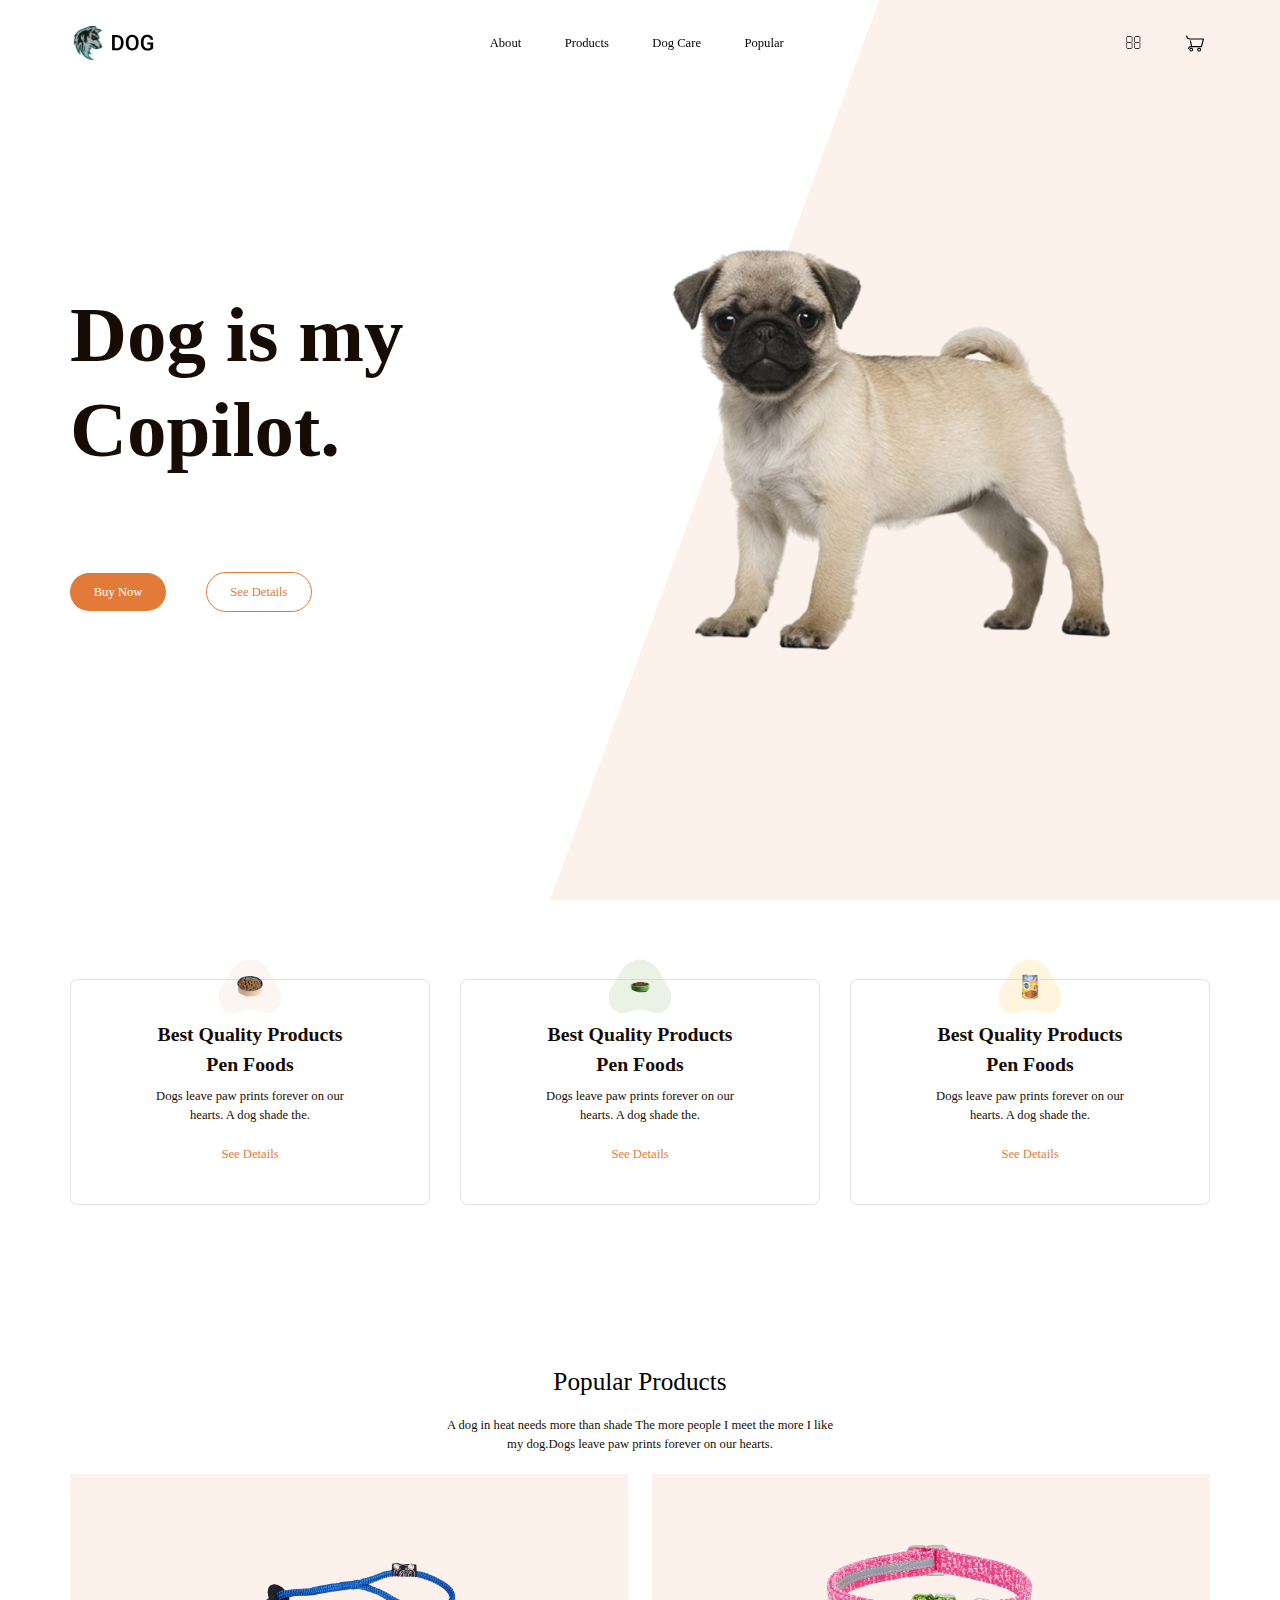
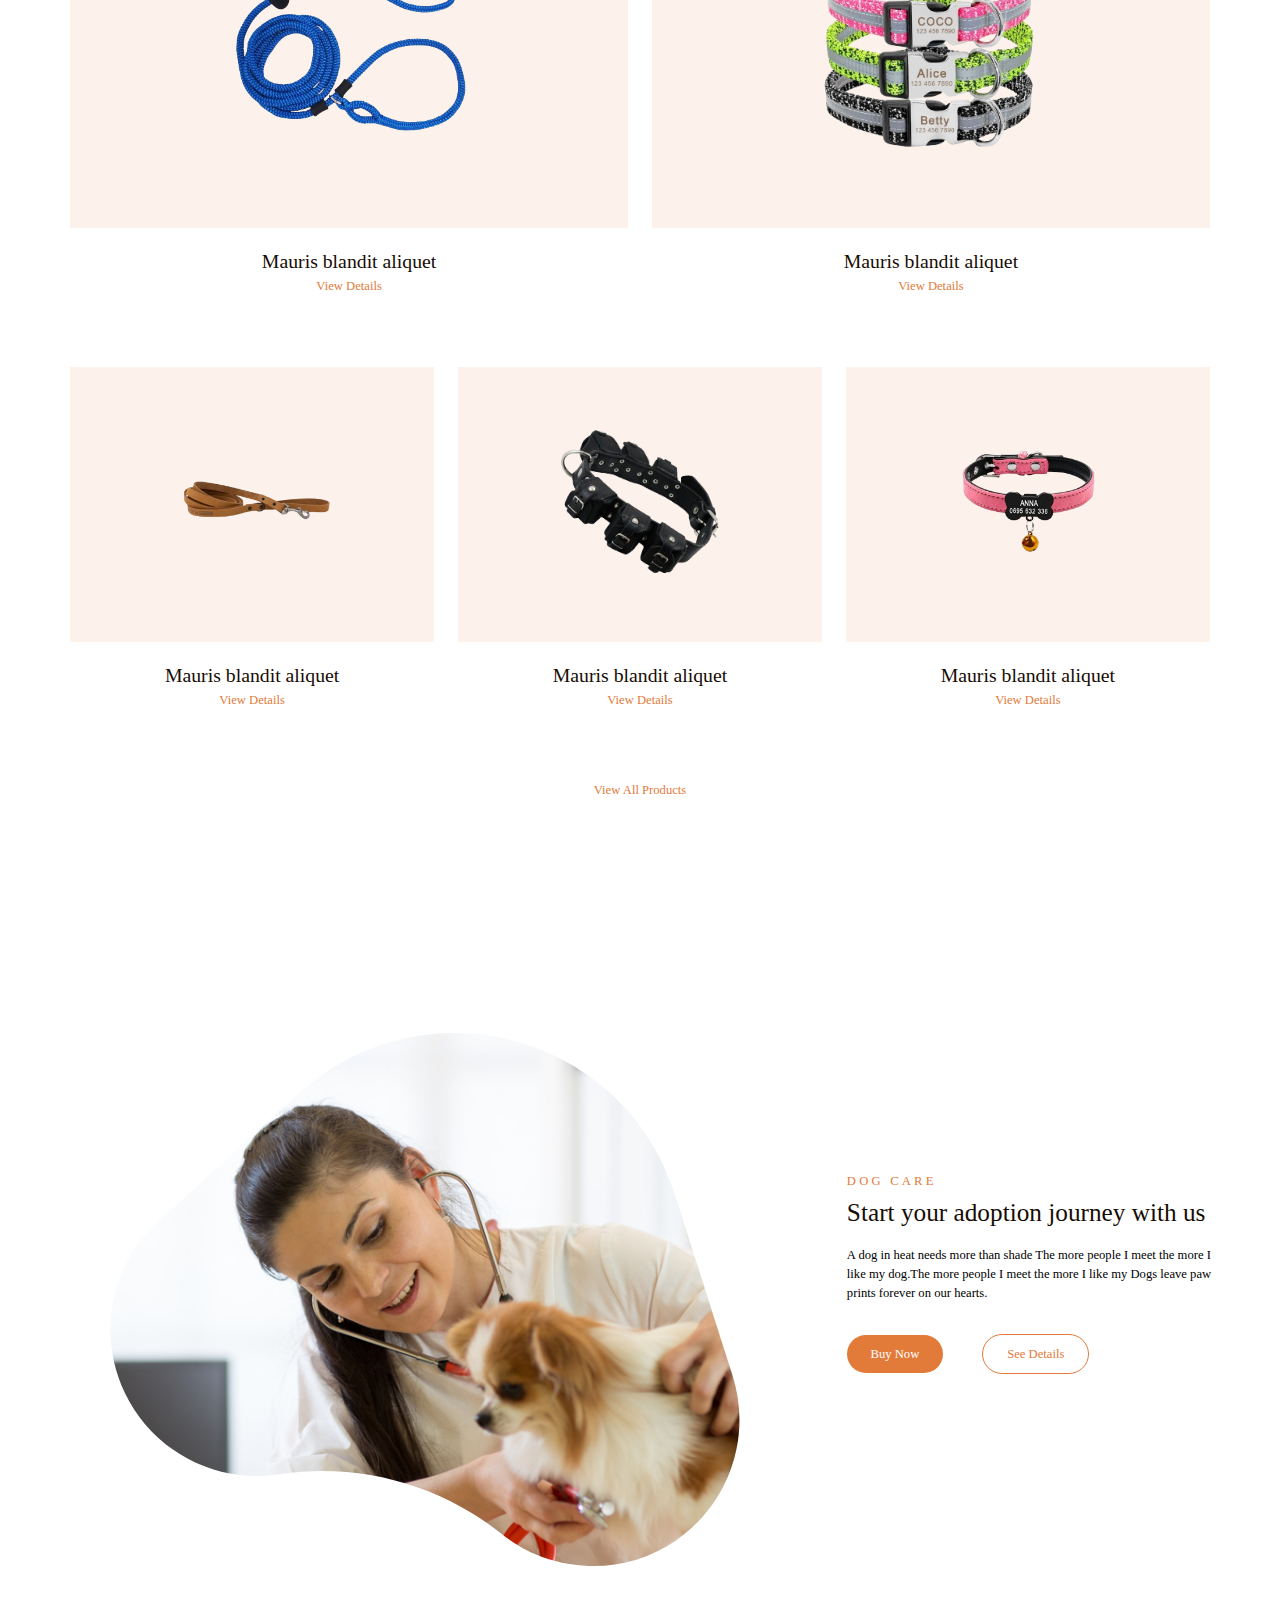
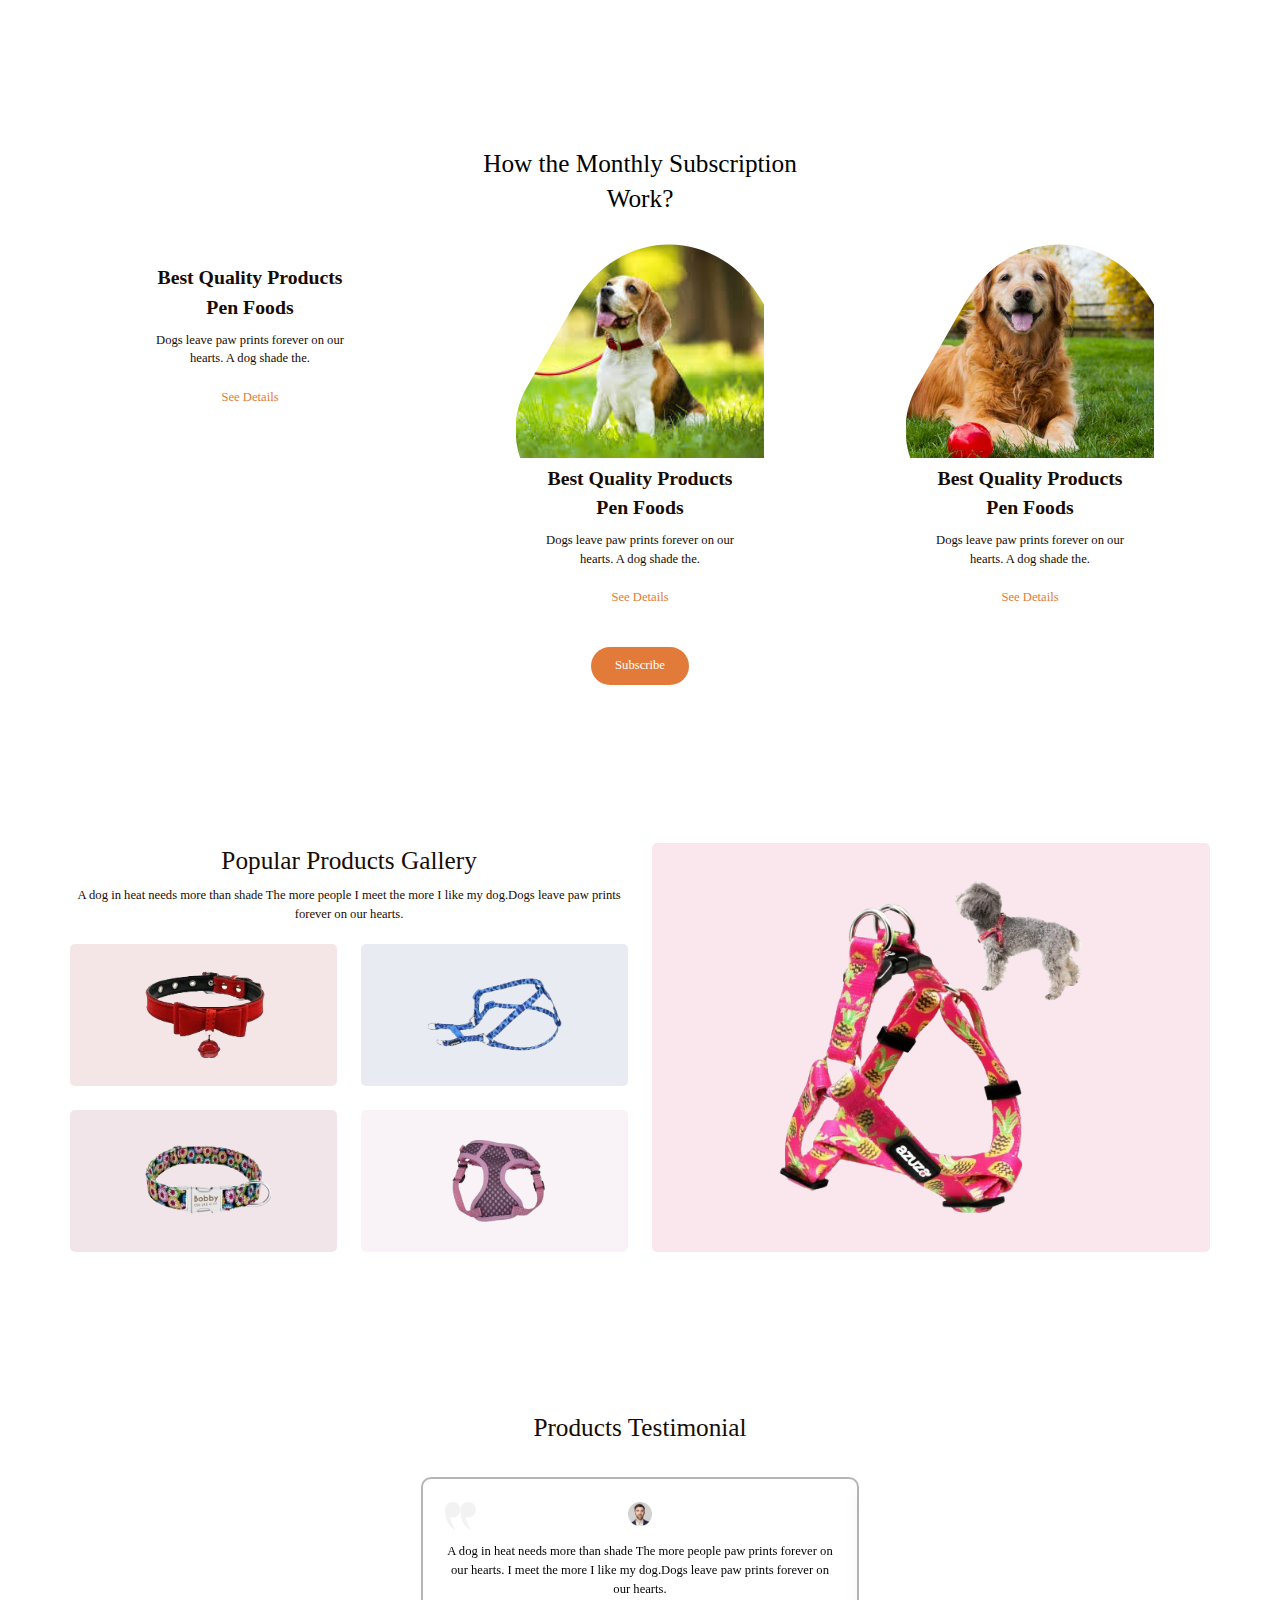
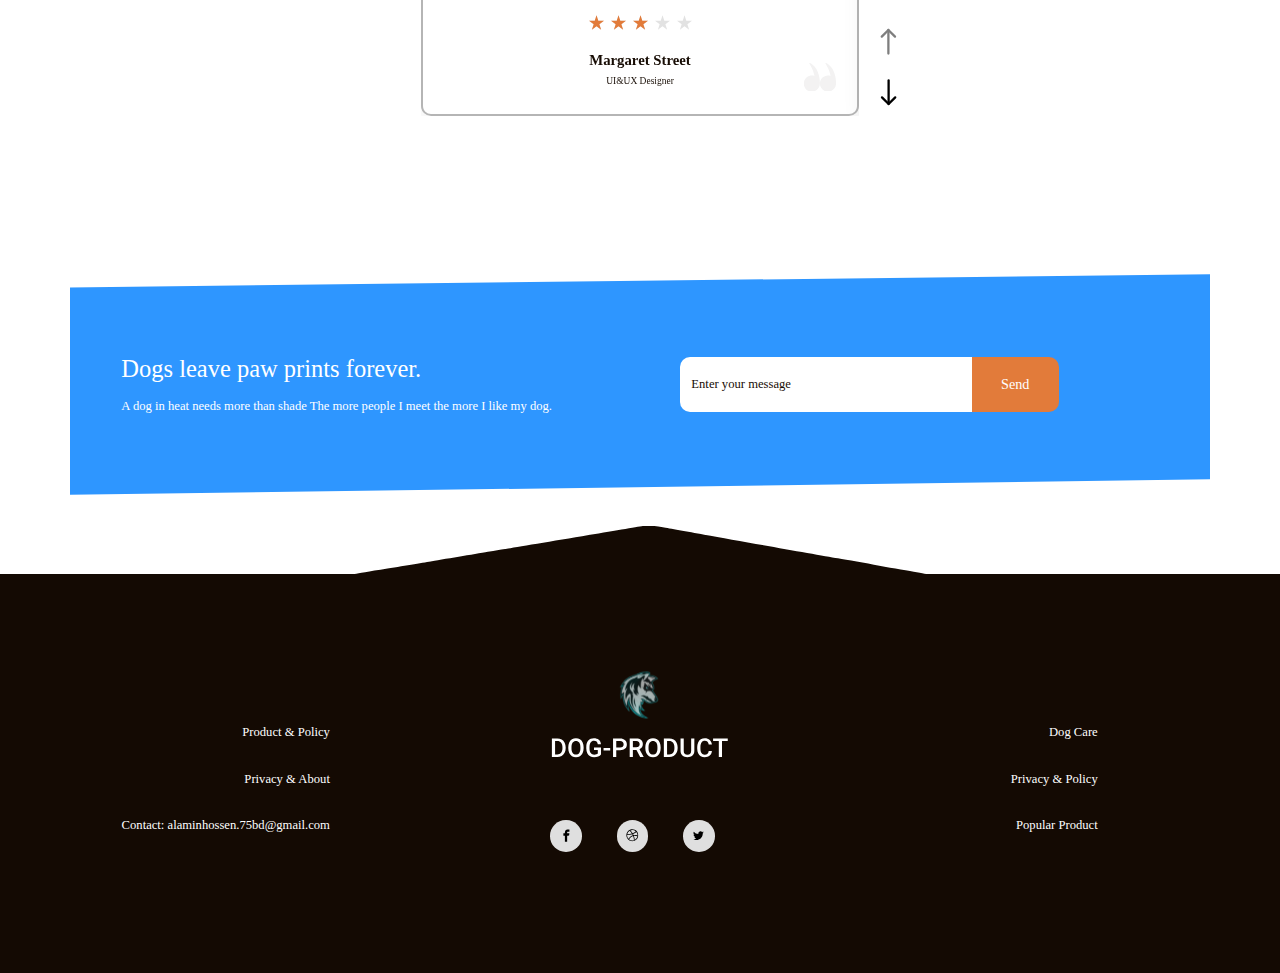
==== commit b8614606: "версия с большой сеткой" ====
--- a/index.html
+++ b/index.html
@@ -14,7 +14,7 @@
 <!-- 112 не секция но решил сделать сецией-->
 <!-- добавить сылку в снипеты и сожет быть готывые заготовки блока -->
 <!-- popular альт названия картинок -->
-<!-- сделать снипед слика или написать тчо он легкий -->
+
 
 <!-- galety названия картинок модификаторов альтов -->
 <!-- дописать секцион всем блокам в сборке -->
@@ -76,7 +76,7 @@
         </div>
     </header>
 
-    <main class="main">
+     <main class="main">
         <section class="intro">
             <div class="container">
                 <div class="intro__wrapper">
@@ -604,7 +604,7 @@
                 </ul>
             </div>
         </div>
-    </footer>
+    </footer> 
 
     <script src="js/main.min.js?_v=20231115190036"></script>
 </body>
--- a/css/style.min.css
+++ b/css/style.min.css
@@ -1 +1 @@
-@-webkit-keyframes fancybox-rotate{to{-webkit-transform:rotate(360deg);transform:rotate(360deg)}}@keyframes fancybox-rotate{to{-webkit-transform:rotate(360deg);transform:rotate(360deg)}}@font-face{font-family:"Poppins";font-weight:700;font-style:normal;src:url(../fonts/Poppins-Bold.woff2) format("woff2"),url(../fonts/Poppins-Bold.woff) format("woff");font-display:swap}@font-face{font-family:"Poppins";font-weight:400;font-style:normal;src:url(../fonts/Poppins-Regular.woff2) format("woff2"),url(../fonts/Poppins-Regular.woff) format("woff");font-display:swap}@font-face{font-family:"Roboto";font-weight:700;font-style:normal;src:url(../fonts/Roboto-Bold.woff2) format("woff2"),url(../fonts/Roboto-Bold.woff) format("woff");font-display:swap}@font-face{font-family:"Roboto";font-weight:500;font-style:normal;src:url(../fonts/Roboto-Medium.woff2) format("woff2"),url(../fonts/Roboto-Medium.woff) format("woff");font-display:swap}@font-face{font-family:"Roboto";font-weight:400;font-style:normal;src:url(../fonts/Roboto-Regular.woff2) format("woff2"),url(../fonts/Roboto-Regular.woff) format("woff");font-display:swap}html{-webkit-box-sizing:border-box;box-sizing:border-box;font-size:62.5%}*,::after,::before{-webkit-box-sizing:inherit;box-sizing:inherit}.sr-only,ol,ul{padding:0}a{text-decoration:none;color:inherit}blockquote,body,dd,dl,figcaption,figure,h1,h2,h3,h4,h5,h6,li,ol,p,ul{margin:0}ul{list-style:none}img{max-width:100%}button,input,select,textarea{font:inherit}button{cursor:pointer}.fancybox-button div,body,html{height:100%}body{font-size:1.6rem;line-height:1.5;color:#000;font-weight:400;font-family:Roboto}.sr-only{position:absolute;width:1px;height:1px;margin:-1px;overflow:hidden;clip:rect(0,0,0,0);white-space:nowrap;border:0}.main{-webkit-box-flex:1;-ms-flex-positive:1;flex-grow:1}.container{max-width:1170px;margin:0 auto;padding:0 15px}.title{color:#170c04;font-family:Poppins}@supports (padding-top:clamp(4.5rem,2.2435897436rem + 7.0512820513vw,10rem)){.section{padding-top:clamp(4.5rem,2.2435897436rem + 7.0512820513vw,10rem)}}@supports not (padding-top:clamp(4.5rem,2.2435897436rem + 7.0512820513vw,10rem)){.section{padding-top:calc(4.5rem + 3.4375*(100vw - 32rem)/48.75)}}@supports (padding-bottom:clamp(4.5rem,2.2435897436rem + 7.0512820513vw,10rem)){.section{padding-bottom:clamp(4.5rem,2.2435897436rem + 7.0512820513vw,10rem)}}@supports not (padding-bottom:clamp(4.5rem,2.2435897436rem + 7.0512820513vw,10rem)){.section{padding-bottom:calc(4.5rem + 3.4375*(100vw - 32rem)/48.75)}}.box{display:-webkit-box;display:-ms-flexbox;display:flex;-webkit-box-align:center;-ms-flex-align:center;align-items:center}@supports (gap:clamp(2rem,.7692307692rem + 3.8461538462vw,5rem)){.box{gap:clamp(2rem,.7692307692rem + 3.8461538462vw,5rem)}}@supports not (gap:clamp(2rem,.7692307692rem + 3.8461538462vw,5rem)){.box{gap:calc(2rem + 1.875*(100vw - 32rem)/48.75)}}.box__btn{background-color:#e27b3a;border:0;color:#fff;padding:1.2rem 3rem;border-radius:24px;-webkit-transition:opacity .5s;transition:opacity .5s}.box__btn:focus{color:#14b4be}.box__btn:hover{opacity:.7}.box__btn:active{color:#fb0909}.box__link{padding:1.2rem 3rem;color:#e27b3a;border-radius:24px;border:1px solid #e27b3a;-webkit-transition:background-color .5s,color .5s;transition:background-color .5s,color .5s}.box__link:focus{color:#14b4be}.box__link:hover{background-color:#e27b3a;color:#fff}.box__link:hover path,.box__link:hover text{fill:#2e96ff}.box__link:active{color:#fb0909}.slick-list,.slick-slider{position:relative;display:block}.slick-slider{-webkit-box-sizing:border-box;box-sizing:border-box;-webkit-touch-callout:none;-webkit-user-select:none;-moz-user-select:none;-ms-user-select:none;user-select:none;-ms-touch-action:pan-y;touch-action:pan-y;-webkit-tap-highlight-color:transparent}.slick-list{overflow:hidden;margin:0;padding:0}.slick-list:focus{outline:0}.slick-list.dragging{cursor:pointer;cursor:hand}.slick-slider .slick-list,.slick-slider .slick-track{-webkit-transform:translate3d(0,0,0);-ms-transform:translate3d(0,0,0);transform:translate3d(0,0,0)}.slick-track{position:relative;left:0;top:0;display:block;margin-left:auto;margin-right:auto}.slick-track:after,.slick-track:before{content:"";display:table}.slick-track:after{clear:both}.slick-loading .slick-track{visibility:hidden}.slick-slide{float:left;height:100%;min-height:1px;display:none}[dir=rtl] .slick-slide{float:right}.slick-initialized .slick-slide,.slick-slide img{display:block}.slick-slide.slick-loading img{display:none}.slick-slide.dragging img{pointer-events:none}.slick-loading .slick-slide{visibility:hidden}.slick-vertical .slick-slide{display:block;height:auto;border:1px solid transparent}.slick-arrow.slick-hidden{display:none}body.compensate-for-scrollbar{overflow:hidden}.fancybox-active{height:auto}.fancybox-is-hidden{left:-9999px;margin:0;position:absolute!important;top:-9999px;visibility:hidden}.fancybox-container{-webkit-backface-visibility:hidden;height:100%;left:0;outline:0;position:fixed;-webkit-tap-highlight-color:transparent;top:0;-ms-touch-action:manipulation;touch-action:manipulation;-webkit-transform:translateZ(0);transform:translateZ(0);width:100%;z-index:99992}.fancybox-container *{-webkit-box-sizing:border-box;box-sizing:border-box}.fancybox-bg,.fancybox-inner,.fancybox-outer,.fancybox-stage{bottom:0;left:0;position:absolute;right:0;top:0}.fancybox-outer{-webkit-overflow-scrolling:touch;overflow-y:auto}.fancybox-bg{background:#1e1e1e;opacity:0;-webkit-transition-duration:inherit;transition-duration:inherit;-webkit-transition-property:opacity;transition-property:opacity;-webkit-transition-timing-function:cubic-bezier(.47,0,.74,.71);transition-timing-function:cubic-bezier(.47,0,.74,.71)}.fancybox-is-open .fancybox-bg{opacity:.9;-webkit-transition-timing-function:cubic-bezier(.22,.61,.36,1);transition-timing-function:cubic-bezier(.22,.61,.36,1)}.fancybox-infobar,.fancybox-toolbar{opacity:0;position:absolute;z-index:99997}.fancybox-caption,.fancybox-infobar,.fancybox-navigation .fancybox-button,.fancybox-toolbar{direction:ltr;-webkit-transition:opacity .25s ease,visibility 0s ease .25s;transition:opacity .25s ease,visibility 0s ease .25s;visibility:hidden}.fancybox-caption{opacity:0;position:absolute}.fancybox-navigation .fancybox-button{z-index:99997}.fancybox-show-caption .fancybox-caption,.fancybox-show-infobar .fancybox-infobar,.fancybox-show-nav .fancybox-navigation .fancybox-button,.fancybox-show-toolbar .fancybox-toolbar{opacity:1;-webkit-transition:opacity .25s ease 0s,visibility 0s ease 0s;transition:opacity .25s ease 0s,visibility 0s ease 0s;visibility:visible}.fancybox-infobar{color:#ccc;font-size:13px;-webkit-font-smoothing:subpixel-antialiased;height:44px;left:0;line-height:44px;min-width:44px;mix-blend-mode:difference;padding:0 10px;pointer-events:none;top:0;-webkit-touch-callout:none;-webkit-user-select:none;-moz-user-select:none;-ms-user-select:none;user-select:none}.fancybox-toolbar{right:0;top:0}.fancybox-stage{direction:ltr;overflow:visible;-webkit-transform:translateZ(0);transform:translateZ(0);z-index:99994}.fancybox-is-open .fancybox-stage{overflow:hidden}.fancybox-slide{-webkit-backface-visibility:hidden;display:none;height:100%;left:0;outline:0;overflow:auto;-webkit-overflow-scrolling:touch;padding:44px;position:absolute;text-align:center;top:0;-webkit-transition-property:opacity,-webkit-transform;transition-property:transform,opacity;transition-property:transform,opacity,-webkit-transform;white-space:normal;width:100%;z-index:99994}.fancybox-slide::before{content:"";display:inline-block;font-size:0;height:100%;vertical-align:middle;width:0}.fancybox-is-sliding .fancybox-slide,.fancybox-slide--current,.fancybox-slide--next,.fancybox-slide--previous{display:block}.fancybox-slide--image{overflow:hidden;padding:44px 0}.fancybox-slide--image::before{display:none}.fancybox-slide--html{padding:6px}.fancybox-content{background:#fff;display:inline-block;margin:0;max-width:100%;overflow:auto;-webkit-overflow-scrolling:touch;padding:44px;position:relative;text-align:left;vertical-align:middle}.fancybox-image,.fancybox-slide--image .fancybox-content,.fancybox-spaceball{background:0 0;left:0;max-width:none;padding:0;position:absolute;top:0;-webkit-user-select:none;-moz-user-select:none;-ms-user-select:none;user-select:none}.fancybox-slide--image .fancybox-content{-webkit-animation-timing-function:cubic-bezier(.5,0,.14,1);animation-timing-function:cubic-bezier(.5,0,.14,1);-webkit-backface-visibility:hidden;background-repeat:no-repeat;background-size:100% 100%;overflow:visible;-ms-transform-origin:top left;-webkit-transform-origin:top left;transform-origin:top left;-webkit-transition-property:opacity,-webkit-transform;transition-property:transform,opacity;transition-property:transform,opacity,-webkit-transform;z-index:99995}.fancybox-can-zoomOut .fancybox-content{cursor:-webkit-zoom-out;cursor:zoom-out}.fancybox-can-zoomIn .fancybox-content{cursor:-webkit-zoom-in;cursor:zoom-in}.fancybox-can-pan .fancybox-content,.fancybox-can-swipe .fancybox-content{cursor:-webkit-grab;cursor:grab}.fancybox-is-grabbing .fancybox-content{cursor:-webkit-grabbing;cursor:grabbing}.fancybox-container [data-selectable=true]{cursor:text}.fancybox-image,.fancybox-spaceball{border:0;height:100%;margin:0;max-height:none;width:100%}.fancybox-spaceball{z-index:1}.fancybox-slide--iframe .fancybox-content,.fancybox-slide--map .fancybox-content,.fancybox-slide--pdf .fancybox-content,.fancybox-slide--video .fancybox-content{height:100%;overflow:visible;padding:0;width:100%}.fancybox-slide--video .fancybox-content{background:#000}.fancybox-slide--map .fancybox-content{background:#e5e3df}.fancybox-slide--iframe .fancybox-content{background:#fff}.fancybox-iframe,.fancybox-video{background:0 0;border:0;display:block;height:100%;margin:0;overflow:hidden;padding:0;width:100%}.fancybox-iframe{left:0;position:absolute;top:0}.fancybox-error{background:#fff;cursor:default;max-width:400px;padding:40px;width:100%}.fancybox-error p{color:#444;font-size:16px;line-height:20px;margin:0;padding:0}.fancybox-button{background:rgba(30,30,30,.6);border:0;border-radius:0;-webkit-box-shadow:none;box-shadow:none;cursor:pointer;display:inline-block;height:44px;margin:0;padding:10px;position:relative;-webkit-transition:color .2s;transition:color .2s;vertical-align:top;visibility:inherit;width:44px;color:#ccc}.fancybox-button:link,.fancybox-button:visited{color:#ccc}.fancybox-button:hover{color:#fff}.fancybox-button:focus{outline:0}.fancybox-button.fancybox-focus{outline:1px dotted}.fancybox-button[disabled],.fancybox-button[disabled]:hover{color:#888;cursor:default;outline:0}.fancybox-button svg{display:block;height:100%;overflow:visible;position:relative;width:100%}.fancybox-button svg path{fill:currentColor;stroke-width:0}.fancybox-button--fsenter svg:nth-child(2),.fancybox-button--fsexit svg:nth-child(1),.fancybox-button--pause svg:nth-child(1),.fancybox-button--play svg:nth-child(2){display:none}.fancybox-progress{background:#ff5268;height:2px;left:0;position:absolute;right:0;top:0;-ms-transform:scaleX(0);-webkit-transform:scaleX(0);transform:scaleX(0);-ms-transform-origin:0;-webkit-transform-origin:0;transform-origin:0;-webkit-transition-property:-webkit-transform;transition-property:transform;transition-property:transform,-webkit-transform;-webkit-transition-timing-function:linear;transition-timing-function:linear;z-index:99998}.fancybox-close-small{background:0 0;border:0;border-radius:0;color:#ccc;cursor:pointer;opacity:.8;padding:8px;position:absolute;right:-12px;top:-44px;z-index:401}.fancybox-close-small:hover{color:#fff;opacity:1}.fancybox-slide--html .fancybox-close-small{color:currentColor;padding:10px;right:0;top:0}.fancybox-slide--image.fancybox-is-scaling .fancybox-content{overflow:hidden}.fancybox-is-scaling .fancybox-close-small,.fancybox-is-zoomable.fancybox-can-pan .fancybox-close-small{display:none}.fancybox-navigation .fancybox-button{background-clip:content-box;height:100px;opacity:0;position:absolute;top:calc(50% - 50px);width:70px}.fancybox-navigation .fancybox-button div{padding:7px}.fancybox-navigation .fancybox-button--arrow_left{left:0;left:env(safe-area-inset-left);padding:31px 26px 31px 6px}.fancybox-navigation .fancybox-button--arrow_right{padding:31px 6px 31px 26px;right:0;right:env(safe-area-inset-right)}.fancybox-caption{background:-webkit-gradient(linear,left bottom,left top,from(rgba(0,0,0,.85)),color-stop(50%,rgba(0,0,0,.3)),color-stop(65%,rgba(0,0,0,.15)),color-stop(75.5%,rgba(0,0,0,.075)),color-stop(82.85%,rgba(0,0,0,.037)),color-stop(88%,rgba(0,0,0,.019)),to(transparent));background:linear-gradient(to top,rgba(0,0,0,.85) 0,rgba(0,0,0,.3) 50%,rgba(0,0,0,.15) 65%,rgba(0,0,0,.075) 75.5%,rgba(0,0,0,.037) 82.85%,rgba(0,0,0,.019) 88%,transparent 100%);bottom:0;color:#eee;font-size:14px;font-weight:400;left:0;line-height:1.5;padding:75px 44px 25px;pointer-events:none;right:0;text-align:center;z-index:99996}@supports (padding:max(0px)){.fancybox-caption{padding:75px max(44px,env(safe-area-inset-right)) max(25px,env(safe-area-inset-bottom)) max(44px,env(safe-area-inset-left))}}.fancybox-caption--separate{margin-top:-50px}.fancybox-caption__body{max-height:50vh;overflow:auto;pointer-events:all}.fancybox-caption a,.fancybox-caption a:link,.fancybox-caption a:visited{color:#ccc;text-decoration:none}.fancybox-caption a:hover{color:#fff;text-decoration:underline}.fancybox-loading{-webkit-animation:fancybox-rotate 1s linear infinite;animation:fancybox-rotate 1s linear infinite;background:0 0;border:4px solid #888;border-bottom-color:#fff;border-radius:50%;height:50px;left:50%;margin:-25px 0 0 -25px;opacity:.7;padding:0;position:absolute;top:50%;width:50px;z-index:99999}.fancybox-animated{-webkit-transition-timing-function:cubic-bezier(0,0,.25,1);transition-timing-function:cubic-bezier(0,0,.25,1)}.fancybox-fx-slide.fancybox-slide--previous{opacity:0;-webkit-transform:translate3d(-100%,0,0);transform:translate3d(-100%,0,0)}.fancybox-fx-slide.fancybox-slide--next{opacity:0;-webkit-transform:translate3d(100%,0,0);transform:translate3d(100%,0,0)}.fancybox-fx-slide.fancybox-slide--current{opacity:1;-webkit-transform:translate3d(0,0,0);transform:translate3d(0,0,0)}.fancybox-fx-fade.fancybox-slide--next,.fancybox-fx-fade.fancybox-slide--previous{opacity:0;-webkit-transition-timing-function:cubic-bezier(.19,1,.22,1);transition-timing-function:cubic-bezier(.19,1,.22,1)}.fancybox-fx-fade.fancybox-slide--current{opacity:1}.fancybox-fx-zoom-in-out.fancybox-slide--previous{opacity:0;-webkit-transform:scale3d(1.5,1.5,1.5);transform:scale3d(1.5,1.5,1.5)}.fancybox-fx-zoom-in-out.fancybox-slide--next{opacity:0;-webkit-transform:scale3d(.5,.5,.5);transform:scale3d(.5,.5,.5)}.fancybox-fx-zoom-in-out.fancybox-slide--current{opacity:1;-webkit-transform:scale3d(1,1,1);transform:scale3d(1,1,1)}.fancybox-fx-rotate.fancybox-slide--previous{opacity:0;-ms-transform:rotate(-360deg);-webkit-transform:rotate(-360deg);transform:rotate(-360deg)}.fancybox-fx-rotate.fancybox-slide--next{opacity:0;-ms-transform:rotate(360deg);-webkit-transform:rotate(360deg);transform:rotate(360deg)}.fancybox-fx-rotate.fancybox-slide--current{opacity:1;-ms-transform:rotate(0deg);-webkit-transform:rotate(0deg);transform:rotate(0deg)}.fancybox-fx-circular.fancybox-slide--previous{opacity:0;-webkit-transform:scale3d(0,0,0) translate3d(-100%,0,0);transform:scale3d(0,0,0) translate3d(-100%,0,0)}.fancybox-fx-circular.fancybox-slide--next{opacity:0;-webkit-transform:scale3d(0,0,0) translate3d(100%,0,0);transform:scale3d(0,0,0) translate3d(100%,0,0)}.fancybox-fx-circular.fancybox-slide--current{opacity:1;-webkit-transform:scale3d(1,1,1) translate3d(0,0,0);transform:scale3d(1,1,1) translate3d(0,0,0)}.fancybox-fx-tube.fancybox-slide--previous{-webkit-transform:translate3d(-100%,0,0) scale(.1) skew(-10deg);transform:translate3d(-100%,0,0) scale(.1) skew(-10deg)}.fancybox-fx-tube.fancybox-slide--next{-webkit-transform:translate3d(100%,0,0) scale(.1) skew(10deg);transform:translate3d(100%,0,0) scale(.1) skew(10deg)}.fancybox-fx-tube.fancybox-slide--current{-webkit-transform:translate3d(0,0,0) scale(1);transform:translate3d(0,0,0) scale(1)}.fancybox-share{background:#f4f4f4;border-radius:3px;max-width:90%;padding:30px;text-align:center}.fancybox-share h1{color:#222;font-size:35px;font-weight:700;margin:0 0 20px}.fancybox-share p{margin:0;padding:0}.fancybox-share__button{border:0;border-radius:3px;display:inline-block;font-size:14px;font-weight:700;line-height:40px;margin:0 5px 10px;min-width:130px;padding:0 15px;text-decoration:none;-webkit-transition:all .2s;transition:all .2s;-webkit-user-select:none;-moz-user-select:none;-ms-user-select:none;user-select:none;white-space:nowrap}.fancybox-share__button:link,.fancybox-share__button:visited{color:#fff}.fancybox-share__button:hover{text-decoration:none}.fancybox-share__button--fb{background:#3b5998}.fancybox-share__button--fb:hover{background:#344e86}.fancybox-share__button--pt{background:#bd081d}.fancybox-share__button--pt:hover{background:#aa0719}.fancybox-share__button--tw{background:#1da1f2}.fancybox-share__button--tw:hover{background:#0d95e8}.fancybox-share__button svg{height:25px;margin-right:7px;position:relative;top:-1px;vertical-align:middle;width:25px}.fancybox-share__button svg path{fill:#fff}.fancybox-share__input{background:0 0;border:0;border-bottom:1px solid #d7d7d7;border-radius:0;color:#5d5b5b;font-size:14px;margin:10px 0 0;outline:0;padding:10px 15px;width:100%}.fancybox-thumbs{background:#ddd;bottom:0;display:none;margin:0;-webkit-overflow-scrolling:touch;-ms-overflow-style:-ms-autohiding-scrollbar;padding:2px 2px 4px;position:absolute;right:0;-webkit-tap-highlight-color:transparent;top:0;width:212px;z-index:99995}.fancybox-thumbs-x{overflow-x:auto;overflow-y:hidden}.fancybox-show-thumbs .fancybox-thumbs{display:block}.fancybox-show-thumbs .fancybox-inner{right:212px}.fancybox-thumbs__list{font-size:0;height:100%;list-style:none;margin:0;overflow-x:hidden;overflow-y:auto;padding:0;position:relative;white-space:nowrap;width:100%}.fancybox-thumbs-x .fancybox-thumbs__list{overflow:hidden}.fancybox-thumbs-y .fancybox-thumbs__list::-webkit-scrollbar{width:7px}.fancybox-thumbs-y .fancybox-thumbs__list::-webkit-scrollbar-track{background:#fff;border-radius:10px;-webkit-box-shadow:inset 0 0 6px rgba(0,0,0,.3);box-shadow:inset 0 0 6px rgba(0,0,0,.3)}.fancybox-thumbs-y .fancybox-thumbs__list::-webkit-scrollbar-thumb{background:#2a2a2a;border-radius:10px}.fancybox-thumbs__list a{-webkit-backface-visibility:hidden;backface-visibility:hidden;background-color:rgba(0,0,0,.1);background-position:center center;background-repeat:no-repeat;background-size:cover;cursor:pointer;float:left;height:75px;margin:2px;max-height:calc(100% - 8px);max-width:calc(50% - 4px);outline:0;overflow:hidden;padding:0;position:relative;-webkit-tap-highlight-color:transparent;width:100px}.fancybox-thumbs__list a::before{border:6px solid #ff5268;bottom:0;content:"";left:0;opacity:0;position:absolute;right:0;top:0;-webkit-transition:all .2s cubic-bezier(.25,.46,.45,.94);transition:all .2s cubic-bezier(.25,.46,.45,.94);z-index:99991}.fancybox-thumbs__list a:focus::before{opacity:.5}.fancybox-thumbs__list a.fancybox-thumbs-active::before{opacity:1}.jq-ry-container{position:relative;padding:0 5px;line-height:0;display:block;cursor:pointer;-webkit-box-sizing:content-box;box-sizing:content-box;direction:ltr}.jq-ry-container[readonly=readonly]{cursor:default}.jq-ry-container>.jq-ry-group-wrapper{position:relative;width:100%}.jq-ry-container>.jq-ry-group-wrapper>.jq-ry-group{position:relative;line-height:0;z-index:10;white-space:nowrap}.jq-ry-container>.jq-ry-group-wrapper>.jq-ry-group>svg{display:inline-block}.jq-ry-container>.jq-ry-group-wrapper>.jq-ry-group.jq-ry-normal-group{width:100%}.jq-ry-container>.jq-ry-group-wrapper>.jq-ry-group.jq-ry-rated-group{width:0;z-index:11;position:absolute;top:0;left:0;overflow:hidden}.header{padding:3rem 0;position:fixed;top:0;left:0;right:0;z-index:100;background-color:transparent;-webkit-box-align:center;-ms-flex-align:center;align-items:center}.header-fixed{background-color:silver}.link-active{color:#2e96ff}.menu{display:-webkit-box;display:-ms-flexbox;display:flex;-webkit-box-pack:justify;-ms-flex-pack:justify;justify-content:space-between}@supports (grid-gap:clamp(2rem,1.3846153846rem + 1.9230769231vw,3.5rem)){.menu{grid-gap:clamp(2rem,1.3846153846rem + 1.9230769231vw,3.5rem)}}@supports not (grid-gap:clamp(2rem,1.3846153846rem + 1.9230769231vw,3.5rem)){.menu{grid-gap:calc(2rem + .9375*(100vw - 32rem)/48.75)}}.menu__logo{line-height:0}.menu__btn{display:none}.menu__logo{width:85px;height:40px;-o-object-fit:contain;object-fit:contain}.menu__items{display:-webkit-box;display:-ms-flexbox;display:flex;-webkit-box-pack:justify;-ms-flex-pack:justify;justify-content:space-between;-webkit-box-align:center;-ms-flex-align:center;align-items:center}@supports (gap:clamp(2rem,.5641025641rem + 4.4871794872vw,5.5rem)){.menu__items{gap:clamp(2rem,.5641025641rem + 4.4871794872vw,5.5rem)}}@supports not (gap:clamp(2rem,.5641025641rem + 4.4871794872vw,5.5rem)){.menu__items{gap:calc(2rem + 2.1875*(100vw - 32rem)/48.75)}}.menu__item{text-align:center;-webkit-transition:color .5s;transition:color .5s}.menu__item:focus{color:#14b4be}.menu__item:hover,.quality__link:hover .quality__subtext{color:#2e96ff}.menu__item:active{color:#fb0909}.menu__link{display:block}.menu__nav{display:-ms-grid;display:grid;-ms-grid-columns:1fr [2];grid-template-columns:repeat(2,1fr)}@supports (gap:clamp(2rem,1.1794871795rem + 2.5641025641vw,4rem)){.menu__nav{gap:clamp(2rem,1.1794871795rem + 2.5641025641vw,4rem)}}@supports not (gap:clamp(2rem,1.1794871795rem + 2.5641025641vw,4rem)){.menu__nav{gap:calc(2rem + 1.25*(100vw - 32rem)/48.75)}}.menu__button{border:0;background-color:transparent}.intro,.intro__wrapper{display:-ms-grid;display:grid;-webkit-box-align:center;-ms-flex-align:center;align-items:center}.intro{position:relative}.intro::before{content:"";position:absolute;top:0;right:0;width:95rem;height:100vh;background-image:url(../images/icons/rectangle-big.svg);background-repeat:no-repeat;background-position:center;background-size:cover;z-index:-1}.intro__wrapper{height:100vh;-ms-grid-columns:1fr [2];grid-template-columns:repeat(2,1fr)}.intro__title{font-size:10rem;font-weight:700;line-height:1.2}@supports (margin-bottom:clamp(2rem,-2.1025641026rem + 12.8205128205vw,12rem)){.intro__title{margin-bottom:clamp(2rem,-2.1025641026rem + 12.8205128205vw,12rem)}}@supports not (margin-bottom:clamp(2rem,-2.1025641026rem + 12.8205128205vw,12rem)){.intro__title{margin-bottom:calc(2rem + 6.25*(100vw - 32rem)/48.75)}}.intro__img{width:65rem;height:51rem;-o-object-fit:contain;object-fit:contain}.quality__items{display:-ms-grid;display:grid;grid-template-columns:repeat(auto-fit,minmax(36rem,1fr));gap:30px}.quality__item{text-align:center;border-radius:8px;background-color:#fff;position:relative;border:1px solid rgba(0,0,0,.1)}.quality__images{position:absolute;top:-2.6rem;left:50%;-webkit-transform:translateX(-50%);-ms-transform:translateX(-50%);transform:translateX(-50%);-webkit-clip-path:url(#mask4);clip-path:url(#mask4);width:6.3rem;height:5.4rem;display:-ms-grid;display:grid;-webkit-box-pack:center;-ms-flex-pack:center;justify-content:center;-webkit-box-align:center;-ms-flex-align:center;align-items:center}.quality__images--bowl{background-color:rgba(232,196,166,.15)}.quality__images--bowl2{background-color:rgba(107,171,79,.15)}.quality__images--bowl3{background-color:rgba(252,191,36,.15)}.quality__img{width:3.5rem;height:3.5rem;-o-object-fit:cover;object-fit:cover}.quality__subtitle{color:#170c04;font-family:Poppins;font-size:2.5rem;max-width:27rem;margin:0 auto 1rem}.quality__text{color:#170c04;max-width:25rem;margin:0 auto 2.5rem}.quality__subtext{color:#e27b3a}.quality__link{-webkit-transition:color .5s;transition:color .5s;display:block;padding:40px 25px}.quality__link:focus{color:#14b4be}.quality__link:active{color:#fb0909}.popular__title{text-align:center;font-size:3.2rem;font-weight:500;max-width:30rem;margin:0 auto 2rem}.popular__text{color:#170c04;text-align:center;max-width:50.5rem;margin:0 auto 2.5rem;display:-webkit-box;-webkit-line-clamp:6;-webkit-box-orient:vertical;overflow:hidden}.popular__text--details{color:#e27b3a;margin:0 auto}.popular__wrapper{display:-ms-grid;display:grid;margin-bottom:6.5rem;-ms-grid-columns:1fr [12];grid-template-columns:repeat(12,1fr)}@supports (row-gap:clamp(2rem,.1538461538rem + 5.7692307692vw,6.5rem)){.popular__wrapper{row-gap:clamp(2rem,.1538461538rem + 5.7692307692vw,6.5rem)}}@supports not (row-gap:clamp(2rem,.1538461538rem + 5.7692307692vw,6.5rem)){.popular__wrapper{row-gap:calc(2rem + 2.8125*(100vw - 32rem)/48.75)}}@supports (grid-column-gap:clamp(2rem,1.5897435897rem + 1.2820512821vw,3rem)){.popular__wrapper{grid-column-gap:clamp(2rem,1.5897435897rem + 1.2820512821vw,3rem)}}@supports not (grid-column-gap:clamp(2rem,1.5897435897rem + 1.2820512821vw,3rem)){.popular__wrapper{grid-column-gap:calc(2rem + .625*(100vw - 32rem)/48.75)}}.popular__article{cursor:pointer;text-align:center;-webkit-transition:opacity .5s;transition:opacity .5s;-ms-grid-column-span:4;grid-column-end:span 4}.popular__article--big{-ms-grid-column-span:6;grid-column-end:span 6}.popular__article:focus{color:#14b4be}.popular__article:hover{opacity:.15}.popular__article:active{color:#fb0909}.popular__images{background-color:#fcf2eb;padding:7rem 9rem}.popular__big,.popular__small{-o-object-fit:contain;object-fit:contain;width:30rem;height:30rem}.popular__small{width:20rem;height:20rem}.popular__box{padding-bottom:2.5rem;padding-top:2.5rem}.popular__subtitle{color:#170c04;font-family:Poppins;font-size:2.5rem;font-weight:500}.popular__wrap{text-align:center}.popular__view{color:#e27b3a;display:inline-block;-webkit-transition:color .5s;transition:color .5s}.popular__view:focus{color:#14b4be}.popular__view:hover,.subscription__link:hover .subscription__subtext{color:#2e96ff}.popular__view:active{color:#fb0909}.adoption__wrapper{display:-ms-grid;display:grid;-ms-grid-columns:60% 40% [2];grid-template-columns:repeat(2,60% 40%);-webkit-box-align:center;-ms-flex-align:center;align-items:center;justify-items:center;gap:20px}.adoption__img{width:67rem;height:63rem;-o-object-fit:cover;object-fit:cover;-o-object-position:-23px 57px;object-position:-23px 57px;-webkit-clip-path:url(#mask2);clip-path:url(#mask2)}.adoption__box{max-width:48.5rem;margin-left:auto}.adoption__pretext{color:#e27b3a;font-family:Roboto;font-weight:500;letter-spacing:3.2px;text-transform:uppercase;margin-bottom:.5rem}.adoption__title{font-size:3.2rem;font-weight:500;line-height:1.4;margin-bottom:2rem}.adoption__text{display:-webkit-box;-webkit-line-clamp:6;-webkit-box-orient:vertical;overflow:hidden;margin-bottom:4rem}.subscription__title{text-align:center;font-size:3.2rem;font-weight:500;line-height:1.4;max-width:40rem;margin:0 auto 3.5rem}.subscription__items{display:-ms-grid;display:grid;grid-template-columns:repeat(auto-fit,minmax(36rem,1fr));gap:30px}@supports (margin-bottom:clamp(2rem,.7692307692rem + 3.8461538462vw,5rem)){.subscription__items{margin-bottom:clamp(2rem,.7692307692rem + 3.8461538462vw,5rem)}}@supports not (margin-bottom:clamp(2rem,.7692307692rem + 3.8461538462vw,5rem)){.subscription__items{margin-bottom:calc(2rem + 1.875*(100vw - 32rem)/48.75)}}.subscription__item{text-align:center;border-radius:8px;background-color:#fff;position:relative}.subscription__link{-webkit-transition:color .5s;transition:color .5s;display:block}.subscription__link:focus{color:#14b4be}.subscription__link:active{color:#fb0909}.subscription__img{width:31.5rem;height:27rem;-webkit-clip-path:url(#mask3);clip-path:url(#mask3);-o-object-fit:cover;object-fit:cover}.subscription__img--dog2,.subscription__img--dog3{-o-object-position:right;object-position:right}.subscription__img--dog1{-o-object-position:left;object-position:left}.subscription__subtitle{color:#170c04;font-family:Poppins;font-size:2.5rem;max-width:27rem;margin:0 auto 1rem}.subscription__text{color:#170c04;max-width:25rem;margin:0 auto 2.5rem}.footer__link span,.subscription__subtext{color:#e27b3a}.subscription__btn{display:-ms-grid;display:grid;margin:0 auto;background-color:#e27b3a;border:0;color:#fff;padding:1.2rem 3rem;border-radius:24px;-webkit-transition:opacity .5s;transition:opacity .5s}.subscription__btn:focus{color:#14b4be}.subscription__btn:hover{opacity:.7}.subscription__btn:active{color:#fb0909}.gallery__wrapper{display:-ms-grid;display:grid;grid-template-columns:repeat(auto-fit,minmax(20rem,1fr))}@supports (gap:clamp(2rem,1.5897435897rem + 1.2820512821vw,3rem)){.gallery__wrapper{gap:clamp(2rem,1.5897435897rem + 1.2820512821vw,3rem)}}@supports not (gap:clamp(2rem,1.5897435897rem + 1.2820512821vw,3rem)){.gallery__wrapper{gap:calc(2rem + .625*(100vw - 32rem)/48.75)}}.gallery__title{text-align:center;font-size:3.2rem;font-weight:500;line-height:1.4;margin-bottom:1rem}.gallery__text{color:#170c04;text-align:center;margin-bottom:2.5rem}.gallery__content{display:-ms-grid;display:grid;-ms-grid-columns:1fr [2];grid-template-columns:repeat(2,1fr)}@supports (gap:clamp(2rem,1.5897435897rem + 1.2820512821vw,3rem)){.gallery__content{gap:clamp(2rem,1.5897435897rem + 1.2820512821vw,3rem)}}@supports not (gap:clamp(2rem,1.5897435897rem + 1.2820512821vw,3rem)){.gallery__content{gap:calc(2rem + .625*(100vw - 32rem)/48.75)}}.gallery__item{border-radius:5px;-webkit-transition:opacity .5s;transition:opacity .5s;display:-ms-grid;display:grid;cursor:pointer}.gallery__item:focus{color:#14b4be}.gallery__item:hover{opacity:.15}.gallery__item:active{color:#fb0909}.gallery__item--1{background-color:rgba(143,10,8,.1)}.gallery__item--2{background-color:rgba(36,61,125,.1)}.gallery__item--3{background-color:rgba(128,0,38,.1)}.gallery__item--4{background-color:rgba(196,140,173,.1)}.gallery__item--5{background-color:rgba(196,20,74,.1)}.gallery__link{display:-ms-grid;display:grid;place-content:center;padding:3.5rem 2.5rem}.gallery__img{width:17rem;height:11rem;-o-object-fit:cover;object-fit:cover}.gallery__img--big{width:46.5rem;height:42.5rem}.reviews__title{text-align:center;font-size:3.2rem;font-weight:500;line-height:1.4;margin-bottom:4rem}.trust__slider{max-width:55.5rem;margin:0 auto}.trust__item{max-width:55.5rem;text-align:center;padding:3rem;position:relative;border:2px solid rgba(0,0,0,.29);border-radius:10px;-webkit-box-shadow:0 8px 20px 0 rgba(0,0,0,.06);box-shadow:0 8px 20px 0 rgba(0,0,0,.06)}.trust__item::after,.trust__item::before{content:"";position:absolute;height:3.5rem;width:4rem;background-repeat:no-repeat;background-position:center;background-size:cover}.trust__item::before{top:10%;left:5%;background-image:url(../images/icons/quotes-bottom.svg)}.trust__item::after{bottom:10%;right:5%;background-image:url(../images/icons/quotes-top.svg)}.trust__img{width:3rem;height:3rem;margin:0 auto 2rem}.trust__text{margin-bottom:2rem;max-width:49.5rem}.trust__subtitle{color:#170c04}.trust__subtext{color:#170c04;font-size:1.2rem;font-weight:400;line-height:2}.jq-ry-container{margin:0 auto 2.5rem}.slick-next,.slick-prev{border:0;background-color:transparent;position:absolute;bottom:25%;right:-10%;line-height:0}.slick-next{bottom:4%;-webkit-transform:rotate(180deg);-ms-transform:rotate(180deg);transform:rotate(180deg)}.slick-disabled{opacity:.5}.prints__wrapper{-webkit-clip-path:polygon(0 6%,100% 0,100% 93%,0 100%);clip-path:polygon(0 6%,100% 0,100% 93%,0 100%);background-color:#2e96ff;display:-ms-grid;display:grid;grid-template-columns:repeat(auto-fit,minmax(30rem,1fr));-webkit-box-align:center;-ms-flex-align:center;align-items:center}@supports (padding-bottom:clamp(2rem,-1.2820512821rem + 10.2564102564vw,10rem)){.prints__wrapper{padding-bottom:clamp(2rem,-1.2820512821rem + 10.2564102564vw,10rem)}}@supports not (padding-bottom:clamp(2rem,-1.2820512821rem + 10.2564102564vw,10rem)){.prints__wrapper{padding-bottom:calc(2rem + 5*(100vw - 32rem)/48.75)}}@supports (padding-top:clamp(2rem,-1.2820512821rem + 10.2564102564vw,10rem)){.prints__wrapper{padding-top:clamp(2rem,-1.2820512821rem + 10.2564102564vw,10rem)}}@supports not (padding-top:clamp(2rem,-1.2820512821rem + 10.2564102564vw,10rem)){.prints__wrapper{padding-top:calc(2rem + 5*(100vw - 32rem)/48.75)}}@supports (padding-left:clamp(2rem,.1538461538rem + 5.7692307692vw,6.5rem)){.prints__wrapper{padding-left:clamp(2rem,.1538461538rem + 5.7692307692vw,6.5rem)}}@supports not (padding-left:clamp(2rem,.1538461538rem + 5.7692307692vw,6.5rem)){.prints__wrapper{padding-left:calc(2rem + 2.8125*(100vw - 32rem)/48.75)}}@supports (padding-right:clamp(2rem,.1538461538rem + 5.7692307692vw,6.5rem)){.prints__wrapper{padding-right:clamp(2rem,.1538461538rem + 5.7692307692vw,6.5rem)}}@supports not (padding-right:clamp(2rem,.1538461538rem + 5.7692307692vw,6.5rem)){.prints__wrapper{padding-right:calc(2rem + 2.8125*(100vw - 32rem)/48.75)}}@supports (gap:clamp(1rem,-2.6923076923rem + 11.5384615385vw,10rem)){.prints__wrapper{gap:clamp(1rem,-2.6923076923rem + 11.5384615385vw,10rem)}}@supports not (gap:clamp(1rem,-2.6923076923rem + 11.5384615385vw,10rem)){.prints__wrapper{gap:calc(1rem + 5.625*(100vw - 32rem)/48.75)}}.prints__title{color:#fff;font-family:Poppins;font-size:3.1rem;font-weight:500;line-height:1.3;margin-bottom:1.5rem}.prints__text{color:#fff}.form{display:-webkit-box;display:-ms-flexbox;display:flex}.form__input{width:37rem;padding:1.5rem;height:7rem;border-radius:10px 0 0 10px;background-color:#fff;border:0}.form__input::-webkit-input-placeholder{color:#170c04}.form__input::-moz-placeholder{color:#170c04}.form__input:-ms-input-placeholder{color:#170c04}.form__input::-ms-input-placeholder{color:#170c04}.form__input::placeholder{color:#170c04}.form__btn{padding:1.5rem 3.7rem;color:#fff;font-size:1.8rem;font-weight:500;line-height:2.2;border-radius:0 10px 10px 0;background-color:#e27b3a;border:0;-webkit-transition:opacity .5s;transition:opacity .5s}.form__btn:focus{color:#14b4be}.form__btn:hover{opacity:.8}.form__btn:active{color:#fb0909}.footer{background-color:#140a03;color:#fff;padding-bottom:10.5rem;padding-top:12rem;position:relative}.footer::before{content:"";position:absolute;top:-6rem;left:50%;-webkit-transform:translateX(-50%);-ms-transform:translateX(-50%);transform:translateX(-50%);height:6rem;width:73rem;background-image:url(../images/icons/rectangle-small.svg);background-repeat:no-repeat;background-position:center;background-size:cover}.footer__wrapper{display:-ms-grid;display:grid;grid-template-columns:repeat(auto-fit,minmax(29rem,1fr));justify-items:center;height:28rem}@supports (gap:clamp(2rem,-2.5128205128rem + 14.1025641026vw,13rem)){.footer__wrapper{gap:clamp(2rem,-2.5128205128rem + 14.1025641026vw,13rem)}}@supports not (gap:clamp(2rem,-2.5128205128rem + 14.1025641026vw,13rem)){.footer__wrapper{gap:calc(2rem + 6.875*(100vw - 32rem)/48.75)}}.footer__items{text-align:end;-ms-flex-item-align:center;-ms-grid-row-align:center;align-self:center}.footer__item:not(:last-child){margin-bottom:3.5rem}.footer__item--logo{-ms-flex-item-align:Start;-ms-grid-row-align:Start;align-self:Start}.footer__logo{margin-bottom:6.5rem;display:block}.footer__link{display:inline;-webkit-transition:color .5s;transition:color .5s}.footer__link:focus{color:#14b4be}.footer__link:hover{color:#2e96ff}.footer__link:active{color:#fb0909}.footer__img{width:18rem;height:9.5rem}.social,.social__link{display:-ms-grid;display:grid}.social{-ms-grid-columns:1fr [3];grid-template-columns:repeat(3,1fr);gap:2.5rem}.social__link{background-color:#dfdfdf;border-radius:50%;width:4rem;height:4rem;place-content:center;-webkit-transition:background-color .5s;transition:background-color .5s}.social__link:focus{color:#14b4be}.social__link:hover{background-color:#2e96ff}.social__link:active{color:#fb0909}@media (max-width:1200px){html{font-size:47%}.intro__wrapper{-ms-grid-columns:inherit;grid-template-columns:inherit;place-content:center}.intro__box{max-width:100%;-ms-grid-row:2;grid-row-start:2}.intro__img{margin:0 auto}.quality__images{-webkit-clip-path:inherit;clip-path:inherit}.adoption__wrapper{-ms-grid-columns:48% 48% [2];grid-template-columns:repeat(2,48% 48%)}.adoption__img{-webkit-clip-path:none;clip-path:none;-o-object-position:-110px 0;object-position:-110px 0}.subscription__img{-webkit-clip-path:inherit;clip-path:inherit}.footer::before{top:-5rem}}@media (max-width:992px){.menu__btn{-webkit-box-ordinal-group:2;-ms-flex-order:1;order:1;border:0;width:23px;height:16px;position:relative;display:-ms-grid;display:grid;-webkit-box-align:center;-ms-flex-align:center;align-items:center;background-color:transparent;padding:0;z-index:10}.menu__btn.active span{-webkit-transform:scale(0);-ms-transform:scale(0);transform:scale(0)}.menu__btn.active:before{-webkit-transform:rotate(45deg);-ms-transform:rotate(45deg);transform:rotate(45deg);top:9px}.menu__btn.active::after{-webkit-transform:rotate(-45deg);-ms-transform:rotate(-45deg);transform:rotate(-45deg);bottom:4px}.menu__btn span,.menu__btn::after,.menu__btn::before{-webkit-transition:all .5s;transition:all .5s;position:absolute;content:"";height:3px;width:100%;background-color:#170c04}.menu__btn::before{top:0}.menu__btn::after{bottom:0}.menu__items{-webkit-transform:translateY(-200%);-ms-transform:translateY(-200%);transform:translateY(-200%);position:absolute;top:0;width:100%;left:0;-webkit-box-orient:vertical;-webkit-box-direction:normal;-ms-flex-direction:column;flex-direction:column;z-index:5;background-color:#edf1f4;-webkit-transition:-webkit-transform 1s;transition:transform 1s;transition:transform 1s,-webkit-transform 1s;padding:10rem 0}.menu__items.active{-webkit-transform:translateY(0);-ms-transform:translateY(0);transform:translateY(0)}.menu__item{width:100%}.menu__nav{-ms-grid-columns:1fr [3];grid-template-columns:repeat(3,1fr);-webkit-box-align:center;-ms-flex-align:center;align-items:center}}@media (max-width:768px){.intro__title{font-size:7rem}.quality__items{gap:40px}.gallery__img{-o-object-fit:contain;object-fit:contain}.form__input{width:100%}.footer__wrapper{height:100%}}@media all and (max-width:576px){.fancybox-thumbs{width:110px}.fancybox-show-thumbs .fancybox-inner{right:110px}.fancybox-thumbs__list a{max-width:calc(100% - 10px)}}@media (max-width:576px){.popular__wrapper{grid-template-columns:repeat(auto-fit,minmax(3rem,1fr))}.popular__article{-ms-grid-column-span:6;grid-column-end:span 6}.popular__small{height:30rem}.adoption__wrapper{display:block;text-align:center}.adoption__img{margin-bottom:20px}.adoption__box{margin:0 auto}.slick-next,.slick-prev{bottom:-20%}.slick-next{right:35%;-webkit-transform:rotate(90deg);-ms-transform:rotate(90deg);transform:rotate(90deg)}.slick-prev{right:57%;-webkit-transform:rotate(-90deg);-ms-transform:rotate(-90deg);transform:rotate(-90deg)}.prints__wrapper{display:block}.prints__text{margin-bottom:2rem}.footer::before{width:100%}.footer__wrapper{gap:4rem}.footer__items{width:100%;text-align:center}}@media all and (max-height:576px){.fancybox-slide{padding-left:6px;padding-right:6px}.fancybox-slide--image{padding:6px 0}.fancybox-close-small{right:-6px}.fancybox-slide--image .fancybox-close-small{background:#4e4e4e;color:#f2f4f6;height:36px;opacity:1;padding:6px;right:0;top:0;width:36px}.fancybox-caption{padding-left:12px;padding-right:12px}@supports (padding:max(0px)){.fancybox-caption{padding-left:max(12px,env(safe-area-inset-left));padding-right:max(12px,env(safe-area-inset-right))}}}+@-webkit-keyframes fancybox-rotate{to{-webkit-transform:rotate(360deg);transform:rotate(360deg)}}@keyframes fancybox-rotate{to{-webkit-transform:rotate(360deg);transform:rotate(360deg)}}@font-face{font-family:"Poppins";font-weight:700;font-style:normal;src:url(../fonts/Poppins-Bold.woff2) format("woff2"),url(../fonts/Poppins-Bold.woff) format("woff");font-display:swap}@font-face{font-family:"Poppins";font-weight:400;font-style:normal;src:url(../fonts/Poppins-Regular.woff2) format("woff2"),url(../fonts/Poppins-Regular.woff) format("woff");font-display:swap}@font-face{font-family:"Roboto";font-weight:700;font-style:normal;src:url(../fonts/Roboto-Bold.woff2) format("woff2"),url(../fonts/Roboto-Bold.woff) format("woff");font-display:swap}@font-face{font-family:"Roboto";font-weight:500;font-style:normal;src:url(../fonts/Roboto-Medium.woff2) format("woff2"),url(../fonts/Roboto-Medium.woff) format("woff");font-display:swap}@font-face{font-family:"Roboto";font-weight:400;font-style:normal;src:url(../fonts/Roboto-Regular.woff2) format("woff2"),url(../fonts/Roboto-Regular.woff) format("woff");font-display:swap}html{-webkit-box-sizing:border-box;box-sizing:border-box}*,::after,::before{-webkit-box-sizing:inherit;box-sizing:inherit}.sr-only,ol,ul{padding:0}a{text-decoration:none;color:inherit}blockquote,body,dd,dl,figcaption,figure,h1,h2,h3,h4,h5,h6,li,ol,p,ul{margin:0}ul{list-style:none}img{max-width:100%}button,input,select,textarea{font:inherit}button{cursor:pointer}.fancybox-button div,body,html{height:100%}body{font-size:1.6rem;line-height:1.5;color:#000;font-weight:400;font-family:Roboto}.sr-only{position:absolute;width:1px;height:1px;margin:-1px;overflow:hidden;clip:rect(0,0,0,0);white-space:nowrap;border:0}.main{-webkit-box-flex:1;-ms-flex-positive:1;flex-grow:1}.container{max-width:1170px;margin:0 auto;padding:0 15px}.title{color:#170c04;font-family:Poppins}@supports (padding-top:clamp(4.5rem,2.2435897436rem + 7.0512820513vw,10rem)){.section{padding-top:clamp(4.5rem,2.2435897436rem + 7.0512820513vw,10rem)}}@supports not (padding-top:clamp(4.5rem,2.2435897436rem + 7.0512820513vw,10rem)){.section{padding-top:calc(4.5rem + 3.4375*(100vw - 32rem)/48.75)}}@supports (padding-bottom:clamp(4.5rem,2.2435897436rem + 7.0512820513vw,10rem)){.section{padding-bottom:clamp(4.5rem,2.2435897436rem + 7.0512820513vw,10rem)}}@supports not (padding-bottom:clamp(4.5rem,2.2435897436rem + 7.0512820513vw,10rem)){.section{padding-bottom:calc(4.5rem + 3.4375*(100vw - 32rem)/48.75)}}.box{display:-webkit-box;display:-ms-flexbox;display:flex;-webkit-box-align:center;-ms-flex-align:center;align-items:center}@supports (gap:clamp(2rem,.7692307692rem + 3.8461538462vw,5rem)){.box{gap:clamp(2rem,.7692307692rem + 3.8461538462vw,5rem)}}@supports not (gap:clamp(2rem,.7692307692rem + 3.8461538462vw,5rem)){.box{gap:calc(2rem + 1.875*(100vw - 32rem)/48.75)}}.box__btn{background-color:#e27b3a;border:0;color:#fff;padding:1.2rem 3rem;border-radius:24px;-webkit-transition:opacity .5s;transition:opacity .5s}.box__btn:focus{color:#14b4be}.box__btn:hover{opacity:.7}.box__btn:active{color:#fb0909}.box__link{padding:1.2rem 3rem;color:#e27b3a;border-radius:24px;border:1px solid #e27b3a;-webkit-transition:background-color .5s,color .5s;transition:background-color .5s,color .5s}.box__link:focus{color:#14b4be}.box__link:hover{background-color:#e27b3a;color:#fff}.box__link:active{color:#fb0909}.slick-list,.slick-slider{position:relative;display:block}.slick-slider{-webkit-box-sizing:border-box;box-sizing:border-box;-webkit-touch-callout:none;-webkit-user-select:none;-moz-user-select:none;-ms-user-select:none;user-select:none;-ms-touch-action:pan-y;touch-action:pan-y;-webkit-tap-highlight-color:transparent}.slick-list{overflow:hidden;margin:0;padding:0}.slick-list:focus{outline:0}.slick-list.dragging{cursor:pointer;cursor:hand}.slick-slider .slick-list,.slick-slider .slick-track{-webkit-transform:translate3d(0,0,0);-ms-transform:translate3d(0,0,0);transform:translate3d(0,0,0)}.slick-track{position:relative;left:0;top:0;display:block;margin-left:auto;margin-right:auto}.slick-track:after,.slick-track:before{content:"";display:table}.slick-track:after{clear:both}.slick-loading .slick-track{visibility:hidden}.slick-slide{float:left;height:100%;min-height:1px;display:none}[dir=rtl] .slick-slide{float:right}.slick-initialized .slick-slide,.slick-slide img{display:block}.slick-slide.slick-loading img{display:none}.slick-slide.dragging img{pointer-events:none}.slick-loading .slick-slide{visibility:hidden}.slick-vertical .slick-slide{display:block;height:auto;border:1px solid transparent}.slick-arrow.slick-hidden{display:none}body.compensate-for-scrollbar{overflow:hidden}.fancybox-active{height:auto}.fancybox-is-hidden{left:-9999px;margin:0;position:absolute!important;top:-9999px;visibility:hidden}.fancybox-container{-webkit-backface-visibility:hidden;height:100%;left:0;outline:0;position:fixed;-webkit-tap-highlight-color:transparent;top:0;-ms-touch-action:manipulation;touch-action:manipulation;-webkit-transform:translateZ(0);transform:translateZ(0);width:100%;z-index:99992}.fancybox-container *{-webkit-box-sizing:border-box;box-sizing:border-box}.fancybox-bg,.fancybox-inner,.fancybox-outer,.fancybox-stage{bottom:0;left:0;position:absolute;right:0;top:0}.fancybox-outer{-webkit-overflow-scrolling:touch;overflow-y:auto}.fancybox-bg{background:#1e1e1e;opacity:0;-webkit-transition-duration:inherit;transition-duration:inherit;-webkit-transition-property:opacity;transition-property:opacity;-webkit-transition-timing-function:cubic-bezier(.47,0,.74,.71);transition-timing-function:cubic-bezier(.47,0,.74,.71)}.fancybox-is-open .fancybox-bg{opacity:.9;-webkit-transition-timing-function:cubic-bezier(.22,.61,.36,1);transition-timing-function:cubic-bezier(.22,.61,.36,1)}.fancybox-infobar,.fancybox-toolbar{opacity:0;position:absolute;z-index:99997}.fancybox-caption,.fancybox-infobar,.fancybox-navigation .fancybox-button,.fancybox-toolbar{direction:ltr;-webkit-transition:opacity .25s ease,visibility 0s ease .25s;transition:opacity .25s ease,visibility 0s ease .25s;visibility:hidden}.fancybox-caption{opacity:0;position:absolute}.fancybox-navigation .fancybox-button{z-index:99997}.fancybox-show-caption .fancybox-caption,.fancybox-show-infobar .fancybox-infobar,.fancybox-show-nav .fancybox-navigation .fancybox-button,.fancybox-show-toolbar .fancybox-toolbar{opacity:1;-webkit-transition:opacity .25s ease 0s,visibility 0s ease 0s;transition:opacity .25s ease 0s,visibility 0s ease 0s;visibility:visible}.fancybox-infobar{color:#ccc;font-size:13px;-webkit-font-smoothing:subpixel-antialiased;height:44px;left:0;line-height:44px;min-width:44px;mix-blend-mode:difference;padding:0 10px;pointer-events:none;top:0;-webkit-touch-callout:none;-webkit-user-select:none;-moz-user-select:none;-ms-user-select:none;user-select:none}.fancybox-toolbar{right:0;top:0}.fancybox-stage{direction:ltr;overflow:visible;-webkit-transform:translateZ(0);transform:translateZ(0);z-index:99994}.fancybox-is-open .fancybox-stage{overflow:hidden}.fancybox-slide{-webkit-backface-visibility:hidden;display:none;height:100%;left:0;outline:0;overflow:auto;-webkit-overflow-scrolling:touch;padding:44px;position:absolute;text-align:center;top:0;-webkit-transition-property:opacity,-webkit-transform;transition-property:transform,opacity;transition-property:transform,opacity,-webkit-transform;white-space:normal;width:100%;z-index:99994}.fancybox-slide::before{content:"";display:inline-block;font-size:0;height:100%;vertical-align:middle;width:0}.fancybox-is-sliding .fancybox-slide,.fancybox-slide--current,.fancybox-slide--next,.fancybox-slide--previous{display:block}.fancybox-slide--image{overflow:hidden;padding:44px 0}.fancybox-slide--image::before{display:none}.fancybox-slide--html{padding:6px}.fancybox-content{background:#fff;display:inline-block;margin:0;max-width:100%;overflow:auto;-webkit-overflow-scrolling:touch;padding:44px;position:relative;text-align:left;vertical-align:middle}.fancybox-image,.fancybox-slide--image .fancybox-content,.fancybox-spaceball{background:0 0;left:0;max-width:none;padding:0;position:absolute;top:0;-webkit-user-select:none;-moz-user-select:none;-ms-user-select:none;user-select:none}.fancybox-slide--image .fancybox-content{-webkit-animation-timing-function:cubic-bezier(.5,0,.14,1);animation-timing-function:cubic-bezier(.5,0,.14,1);-webkit-backface-visibility:hidden;background-repeat:no-repeat;background-size:100% 100%;overflow:visible;-ms-transform-origin:top left;-webkit-transform-origin:top left;transform-origin:top left;-webkit-transition-property:opacity,-webkit-transform;transition-property:transform,opacity;transition-property:transform,opacity,-webkit-transform;z-index:99995}.fancybox-can-zoomOut .fancybox-content{cursor:-webkit-zoom-out;cursor:zoom-out}.fancybox-can-zoomIn .fancybox-content{cursor:-webkit-zoom-in;cursor:zoom-in}.fancybox-can-pan .fancybox-content,.fancybox-can-swipe .fancybox-content{cursor:-webkit-grab;cursor:grab}.fancybox-is-grabbing .fancybox-content{cursor:-webkit-grabbing;cursor:grabbing}.fancybox-container [data-selectable=true]{cursor:text}.fancybox-image,.fancybox-spaceball{border:0;height:100%;margin:0;max-height:none;width:100%}.fancybox-spaceball{z-index:1}.fancybox-slide--iframe .fancybox-content,.fancybox-slide--map .fancybox-content,.fancybox-slide--pdf .fancybox-content,.fancybox-slide--video .fancybox-content{height:100%;overflow:visible;padding:0;width:100%}.fancybox-slide--video .fancybox-content{background:#000}.fancybox-slide--map .fancybox-content{background:#e5e3df}.fancybox-slide--iframe .fancybox-content{background:#fff}.fancybox-iframe,.fancybox-video{background:0 0;border:0;display:block;height:100%;margin:0;overflow:hidden;padding:0;width:100%}.fancybox-iframe{left:0;position:absolute;top:0}.fancybox-error{background:#fff;cursor:default;max-width:400px;padding:40px;width:100%}.fancybox-error p{color:#444;font-size:16px;line-height:20px;margin:0;padding:0}.fancybox-button{background:rgba(30,30,30,.6);border:0;border-radius:0;-webkit-box-shadow:none;box-shadow:none;cursor:pointer;display:inline-block;height:44px;margin:0;padding:10px;position:relative;-webkit-transition:color .2s;transition:color .2s;vertical-align:top;visibility:inherit;width:44px;color:#ccc}.fancybox-button:link,.fancybox-button:visited{color:#ccc}.fancybox-button:hover{color:#fff}.fancybox-button:focus{outline:0}.fancybox-button.fancybox-focus{outline:1px dotted}.fancybox-button[disabled],.fancybox-button[disabled]:hover{color:#888;cursor:default;outline:0}.fancybox-button svg{display:block;height:100%;overflow:visible;position:relative;width:100%}.fancybox-button svg path{fill:currentColor;stroke-width:0}.fancybox-button--fsenter svg:nth-child(2),.fancybox-button--fsexit svg:nth-child(1),.fancybox-button--pause svg:nth-child(1),.fancybox-button--play svg:nth-child(2){display:none}.fancybox-progress{background:#ff5268;height:2px;left:0;position:absolute;right:0;top:0;-ms-transform:scaleX(0);-webkit-transform:scaleX(0);transform:scaleX(0);-ms-transform-origin:0;-webkit-transform-origin:0;transform-origin:0;-webkit-transition-property:-webkit-transform;transition-property:transform;transition-property:transform,-webkit-transform;-webkit-transition-timing-function:linear;transition-timing-function:linear;z-index:99998}.fancybox-close-small{background:0 0;border:0;border-radius:0;color:#ccc;cursor:pointer;opacity:.8;padding:8px;position:absolute;right:-12px;top:-44px;z-index:401}.fancybox-close-small:hover{color:#fff;opacity:1}.fancybox-slide--html .fancybox-close-small{color:currentColor;padding:10px;right:0;top:0}.fancybox-slide--image.fancybox-is-scaling .fancybox-content{overflow:hidden}.fancybox-is-scaling .fancybox-close-small,.fancybox-is-zoomable.fancybox-can-pan .fancybox-close-small{display:none}.fancybox-navigation .fancybox-button{background-clip:content-box;height:100px;opacity:0;position:absolute;top:calc(50% - 50px);width:70px}.fancybox-navigation .fancybox-button div{padding:7px}.fancybox-navigation .fancybox-button--arrow_left{left:0;left:env(safe-area-inset-left);padding:31px 26px 31px 6px}.fancybox-navigation .fancybox-button--arrow_right{padding:31px 6px 31px 26px;right:0;right:env(safe-area-inset-right)}.fancybox-caption{background:-webkit-gradient(linear,left bottom,left top,from(rgba(0,0,0,.85)),color-stop(50%,rgba(0,0,0,.3)),color-stop(65%,rgba(0,0,0,.15)),color-stop(75.5%,rgba(0,0,0,.075)),color-stop(82.85%,rgba(0,0,0,.037)),color-stop(88%,rgba(0,0,0,.019)),to(transparent));background:linear-gradient(to top,rgba(0,0,0,.85) 0,rgba(0,0,0,.3) 50%,rgba(0,0,0,.15) 65%,rgba(0,0,0,.075) 75.5%,rgba(0,0,0,.037) 82.85%,rgba(0,0,0,.019) 88%,transparent 100%);bottom:0;color:#eee;font-size:14px;font-weight:400;left:0;line-height:1.5;padding:75px 44px 25px;pointer-events:none;right:0;text-align:center;z-index:99996}@supports (padding:max(0px)){.fancybox-caption{padding:75px max(44px,env(safe-area-inset-right)) max(25px,env(safe-area-inset-bottom)) max(44px,env(safe-area-inset-left))}}.fancybox-caption--separate{margin-top:-50px}.fancybox-caption__body{max-height:50vh;overflow:auto;pointer-events:all}.fancybox-caption a,.fancybox-caption a:link,.fancybox-caption a:visited{color:#ccc;text-decoration:none}.fancybox-caption a:hover{color:#fff;text-decoration:underline}.fancybox-loading{-webkit-animation:fancybox-rotate 1s linear infinite;animation:fancybox-rotate 1s linear infinite;background:0 0;border:4px solid #888;border-bottom-color:#fff;border-radius:50%;height:50px;left:50%;margin:-25px 0 0 -25px;opacity:.7;padding:0;position:absolute;top:50%;width:50px;z-index:99999}.fancybox-animated{-webkit-transition-timing-function:cubic-bezier(0,0,.25,1);transition-timing-function:cubic-bezier(0,0,.25,1)}.fancybox-fx-slide.fancybox-slide--previous{opacity:0;-webkit-transform:translate3d(-100%,0,0);transform:translate3d(-100%,0,0)}.fancybox-fx-slide.fancybox-slide--next{opacity:0;-webkit-transform:translate3d(100%,0,0);transform:translate3d(100%,0,0)}.fancybox-fx-slide.fancybox-slide--current{opacity:1;-webkit-transform:translate3d(0,0,0);transform:translate3d(0,0,0)}.fancybox-fx-fade.fancybox-slide--next,.fancybox-fx-fade.fancybox-slide--previous{opacity:0;-webkit-transition-timing-function:cubic-bezier(.19,1,.22,1);transition-timing-function:cubic-bezier(.19,1,.22,1)}.fancybox-fx-fade.fancybox-slide--current{opacity:1}.fancybox-fx-zoom-in-out.fancybox-slide--previous{opacity:0;-webkit-transform:scale3d(1.5,1.5,1.5);transform:scale3d(1.5,1.5,1.5)}.fancybox-fx-zoom-in-out.fancybox-slide--next{opacity:0;-webkit-transform:scale3d(.5,.5,.5);transform:scale3d(.5,.5,.5)}.fancybox-fx-zoom-in-out.fancybox-slide--current{opacity:1;-webkit-transform:scale3d(1,1,1);transform:scale3d(1,1,1)}.fancybox-fx-rotate.fancybox-slide--previous{opacity:0;-ms-transform:rotate(-360deg);-webkit-transform:rotate(-360deg);transform:rotate(-360deg)}.fancybox-fx-rotate.fancybox-slide--next{opacity:0;-ms-transform:rotate(360deg);-webkit-transform:rotate(360deg);transform:rotate(360deg)}.fancybox-fx-rotate.fancybox-slide--current{opacity:1;-ms-transform:rotate(0deg);-webkit-transform:rotate(0deg);transform:rotate(0deg)}.fancybox-fx-circular.fancybox-slide--previous{opacity:0;-webkit-transform:scale3d(0,0,0) translate3d(-100%,0,0);transform:scale3d(0,0,0) translate3d(-100%,0,0)}.fancybox-fx-circular.fancybox-slide--next{opacity:0;-webkit-transform:scale3d(0,0,0) translate3d(100%,0,0);transform:scale3d(0,0,0) translate3d(100%,0,0)}.fancybox-fx-circular.fancybox-slide--current{opacity:1;-webkit-transform:scale3d(1,1,1) translate3d(0,0,0);transform:scale3d(1,1,1) translate3d(0,0,0)}.fancybox-fx-tube.fancybox-slide--previous{-webkit-transform:translate3d(-100%,0,0) scale(.1) skew(-10deg);transform:translate3d(-100%,0,0) scale(.1) skew(-10deg)}.fancybox-fx-tube.fancybox-slide--next{-webkit-transform:translate3d(100%,0,0) scale(.1) skew(10deg);transform:translate3d(100%,0,0) scale(.1) skew(10deg)}.fancybox-fx-tube.fancybox-slide--current{-webkit-transform:translate3d(0,0,0) scale(1);transform:translate3d(0,0,0) scale(1)}.fancybox-share{background:#f4f4f4;border-radius:3px;max-width:90%;padding:30px;text-align:center}.fancybox-share h1{color:#222;font-size:35px;font-weight:700;margin:0 0 20px}.fancybox-share p{margin:0;padding:0}.fancybox-share__button{border:0;border-radius:3px;display:inline-block;font-size:14px;font-weight:700;line-height:40px;margin:0 5px 10px;min-width:130px;padding:0 15px;text-decoration:none;-webkit-transition:all .2s;transition:all .2s;-webkit-user-select:none;-moz-user-select:none;-ms-user-select:none;user-select:none;white-space:nowrap}.fancybox-share__button:link,.fancybox-share__button:visited{color:#fff}.fancybox-share__button:hover{text-decoration:none}.fancybox-share__button--fb{background:#3b5998}.fancybox-share__button--fb:hover{background:#344e86}.fancybox-share__button--pt{background:#bd081d}.fancybox-share__button--pt:hover{background:#aa0719}.fancybox-share__button--tw{background:#1da1f2}.fancybox-share__button--tw:hover{background:#0d95e8}.fancybox-share__button svg{height:25px;margin-right:7px;position:relative;top:-1px;vertical-align:middle;width:25px}.fancybox-share__button svg path{fill:#fff}.fancybox-share__input{background:0 0;border:0;border-bottom:1px solid #d7d7d7;border-radius:0;color:#5d5b5b;font-size:14px;margin:10px 0 0;outline:0;padding:10px 15px;width:100%}.fancybox-thumbs{background:#ddd;bottom:0;display:none;margin:0;-webkit-overflow-scrolling:touch;-ms-overflow-style:-ms-autohiding-scrollbar;padding:2px 2px 4px;position:absolute;right:0;-webkit-tap-highlight-color:transparent;top:0;width:212px;z-index:99995}.fancybox-thumbs-x{overflow-x:auto;overflow-y:hidden}.fancybox-show-thumbs .fancybox-thumbs{display:block}.fancybox-show-thumbs .fancybox-inner{right:212px}.fancybox-thumbs__list{font-size:0;height:100%;list-style:none;margin:0;overflow-x:hidden;overflow-y:auto;padding:0;position:relative;white-space:nowrap;width:100%}.fancybox-thumbs-x .fancybox-thumbs__list{overflow:hidden}.fancybox-thumbs-y .fancybox-thumbs__list::-webkit-scrollbar{width:7px}.fancybox-thumbs-y .fancybox-thumbs__list::-webkit-scrollbar-track{background:#fff;border-radius:10px;-webkit-box-shadow:inset 0 0 6px rgba(0,0,0,.3);box-shadow:inset 0 0 6px rgba(0,0,0,.3)}.fancybox-thumbs-y .fancybox-thumbs__list::-webkit-scrollbar-thumb{background:#2a2a2a;border-radius:10px}.fancybox-thumbs__list a{-webkit-backface-visibility:hidden;backface-visibility:hidden;background-color:rgba(0,0,0,.1);background-position:center center;background-repeat:no-repeat;background-size:cover;cursor:pointer;float:left;height:75px;margin:2px;max-height:calc(100% - 8px);max-width:calc(50% - 4px);outline:0;overflow:hidden;padding:0;position:relative;-webkit-tap-highlight-color:transparent;width:100px}.fancybox-thumbs__list a::before{border:6px solid #ff5268;bottom:0;content:"";left:0;opacity:0;position:absolute;right:0;top:0;-webkit-transition:all .2s cubic-bezier(.25,.46,.45,.94);transition:all .2s cubic-bezier(.25,.46,.45,.94);z-index:99991}.fancybox-thumbs__list a:focus::before{opacity:.5}.fancybox-thumbs__list a.fancybox-thumbs-active::before{opacity:1}.jq-ry-container{position:relative;padding:0 5px;line-height:0;display:block;cursor:pointer;-webkit-box-sizing:content-box;box-sizing:content-box;direction:ltr}.jq-ry-container[readonly=readonly]{cursor:default}.jq-ry-container>.jq-ry-group-wrapper{position:relative;width:100%}.jq-ry-container>.jq-ry-group-wrapper>.jq-ry-group{position:relative;line-height:0;z-index:10;white-space:nowrap}.jq-ry-container>.jq-ry-group-wrapper>.jq-ry-group>svg{display:inline-block}.jq-ry-container>.jq-ry-group-wrapper>.jq-ry-group.jq-ry-normal-group{width:100%}.jq-ry-container>.jq-ry-group-wrapper>.jq-ry-group.jq-ry-rated-group{width:0;z-index:11;position:absolute;top:0;left:0;overflow:hidden}.header{padding:3rem 0;position:fixed;top:0;left:0;right:0;z-index:100;background-color:transparent;-webkit-box-align:center;-ms-flex-align:center;align-items:center}.header-fixed{background-color:silver}.link-active{color:#2e96ff}.menu{display:-webkit-box;display:-ms-flexbox;display:flex;-webkit-box-pack:justify;-ms-flex-pack:justify;justify-content:space-between}@supports (grid-gap:clamp(2rem,1.3846153846rem + 1.9230769231vw,3.5rem)){.menu{grid-gap:clamp(2rem,1.3846153846rem + 1.9230769231vw,3.5rem)}}@supports not (grid-gap:clamp(2rem,1.3846153846rem + 1.9230769231vw,3.5rem)){.menu{grid-gap:calc(2rem + .9375*(100vw - 32rem)/48.75)}}.menu__logo{line-height:0}.menu__btn{display:none}.menu__logo{width:85px;height:40px;-o-object-fit:contain;object-fit:contain}.menu__items{display:-webkit-box;display:-ms-flexbox;display:flex;-webkit-box-pack:justify;-ms-flex-pack:justify;justify-content:space-between;-webkit-box-align:center;-ms-flex-align:center;align-items:center}@supports (gap:clamp(2rem,.5641025641rem + 4.4871794872vw,5.5rem)){.menu__items{gap:clamp(2rem,.5641025641rem + 4.4871794872vw,5.5rem)}}@supports not (gap:clamp(2rem,.5641025641rem + 4.4871794872vw,5.5rem)){.menu__items{gap:calc(2rem + 2.1875*(100vw - 32rem)/48.75)}}.menu__item{text-align:center;-webkit-transition:color .5s;transition:color .5s}.menu__item:focus{color:#14b4be}.menu__item:hover,.quality__link:hover .quality__subtext{color:#2e96ff}.menu__item:active{color:#fb0909}.menu__link{display:block}.menu__nav{display:-ms-grid;display:grid;-ms-grid-columns:1fr [2];grid-template-columns:repeat(2,1fr)}@supports (gap:clamp(2rem,1.1794871795rem + 2.5641025641vw,4rem)){.menu__nav{gap:clamp(2rem,1.1794871795rem + 2.5641025641vw,4rem)}}@supports not (gap:clamp(2rem,1.1794871795rem + 2.5641025641vw,4rem)){.menu__nav{gap:calc(2rem + 1.25*(100vw - 32rem)/48.75)}}.menu__button{border:0;background-color:transparent;line-height:0;-webkit-transition:color .5s;transition:color .5s}.menu__button:focus{color:#14b4be}.menu__button:hover path,.menu__button:hover text{fill:#2e96ff}.menu__button:active{color:#fb0909}.intro,.intro__wrapper{display:-ms-grid;display:grid;-webkit-box-align:center;-ms-flex-align:center;align-items:center}.intro{position:relative}.intro::before{content:"";position:absolute;top:0;right:0;width:95rem;height:100vh;background-image:url(../images/icons/rectangle-big.svg);background-repeat:no-repeat;background-position:center;background-size:cover;z-index:-1}.intro__wrapper{height:100vh;-ms-grid-columns:1fr [2];grid-template-columns:repeat(2,1fr)}.intro__title{font-size:10rem;font-weight:700;line-height:1.2}@supports (margin-bottom:clamp(2rem,-2.1025641026rem + 12.8205128205vw,12rem)){.intro__title{margin-bottom:clamp(2rem,-2.1025641026rem + 12.8205128205vw,12rem)}}@supports not (margin-bottom:clamp(2rem,-2.1025641026rem + 12.8205128205vw,12rem)){.intro__title{margin-bottom:calc(2rem + 6.25*(100vw - 32rem)/48.75)}}.intro__img{width:65rem;height:51rem;-o-object-fit:contain;object-fit:contain}.quality__items{display:-ms-grid;display:grid;grid-template-columns:repeat(auto-fit,minmax(36rem,1fr));gap:30px}.quality__item{text-align:center;border-radius:8px;background-color:#fff;position:relative;border:1px solid rgba(0,0,0,.1)}.quality__images{position:absolute;top:-2.6rem;left:50%;-webkit-transform:translateX(-50%);-ms-transform:translateX(-50%);transform:translateX(-50%);-webkit-clip-path:url(#mask4);clip-path:url(#mask4);width:63px;height:54px;display:-ms-grid;display:grid;-webkit-box-pack:center;-ms-flex-pack:center;justify-content:center;-webkit-box-align:center;-ms-flex-align:center;align-items:center}.quality__images--bowl{background-color:rgba(232,196,166,.15)}.quality__images--bowl2{background-color:rgba(107,171,79,.15)}.quality__images--bowl3{background-color:rgba(252,191,36,.15)}.quality__img{width:3.5rem;height:3.5rem;-o-object-fit:cover;object-fit:cover}.quality__subtitle{color:#170c04;font-family:Poppins;font-size:2.5rem;max-width:27rem;margin:0 auto 1rem}.quality__text{color:#170c04;max-width:25rem;margin:0 auto 2.5rem}.quality__subtext{color:#e27b3a}.quality__link{-webkit-transition:color .5s;transition:color .5s;display:block;padding:40px 25px}.quality__link:focus{color:#14b4be}.quality__link:active{color:#fb0909}.popular__title{text-align:center;font-size:3.2rem;font-weight:500;max-width:30rem;margin:0 auto 2rem}.popular__text{color:#170c04;text-align:center;max-width:50.5rem;margin:0 auto 2.5rem;display:-webkit-box;-webkit-line-clamp:6;-webkit-box-orient:vertical;overflow:hidden}.popular__text--details{color:#e27b3a;margin:0 auto}.popular__wrapper{display:-ms-grid;display:grid;margin-bottom:6.5rem;-ms-grid-columns:1fr [12];grid-template-columns:repeat(12,1fr)}@supports (row-gap:clamp(2rem,.1538461538rem + 5.7692307692vw,6.5rem)){.popular__wrapper{row-gap:clamp(2rem,.1538461538rem + 5.7692307692vw,6.5rem)}}@supports not (row-gap:clamp(2rem,.1538461538rem + 5.7692307692vw,6.5rem)){.popular__wrapper{row-gap:calc(2rem + 2.8125*(100vw - 32rem)/48.75)}}@supports (grid-column-gap:clamp(2rem,1.5897435897rem + 1.2820512821vw,3rem)){.popular__wrapper{grid-column-gap:clamp(2rem,1.5897435897rem + 1.2820512821vw,3rem)}}@supports not (grid-column-gap:clamp(2rem,1.5897435897rem + 1.2820512821vw,3rem)){.popular__wrapper{grid-column-gap:calc(2rem + .625*(100vw - 32rem)/48.75)}}.popular__article{cursor:pointer;text-align:center;-webkit-transition:opacity .5s;transition:opacity .5s;-ms-grid-column-span:4;grid-column-end:span 4}.popular__article--big{-ms-grid-column-span:6;grid-column-end:span 6}.popular__article:focus{color:#14b4be}.popular__article:hover{opacity:.15}.popular__article:active{color:#fb0909}.popular__images{background-color:#fcf2eb}@supports (padding-bottom:clamp(2rem,-.0512820513rem + 6.4102564103vw,7rem)){.popular__images{padding-bottom:clamp(2rem,-.0512820513rem + 6.4102564103vw,7rem)}}@supports not (padding-bottom:clamp(2rem,-.0512820513rem + 6.4102564103vw,7rem)){.popular__images{padding-bottom:calc(2rem + 3.125*(100vw - 32rem)/48.75)}}@supports (padding-top:clamp(2rem,-.0512820513rem + 6.4102564103vw,7rem)){.popular__images{padding-top:clamp(2rem,-.0512820513rem + 6.4102564103vw,7rem)}}@supports not (padding-top:clamp(2rem,-.0512820513rem + 6.4102564103vw,7rem)){.popular__images{padding-top:calc(2rem + 3.125*(100vw - 32rem)/48.75)}}@supports (padding-left:clamp(1rem,-2.2820512821rem + 10.2564102564vw,9rem)){.popular__images{padding-left:clamp(1rem,-2.2820512821rem + 10.2564102564vw,9rem)}}@supports not (padding-left:clamp(1rem,-2.2820512821rem + 10.2564102564vw,9rem)){.popular__images{padding-left:calc(1rem + 5*(100vw - 32rem)/48.75)}}@supports (padding-right:clamp(1rem,-2.2820512821rem + 10.2564102564vw,9rem)){.popular__images{padding-right:clamp(1rem,-2.2820512821rem + 10.2564102564vw,9rem)}}@supports not (padding-right:clamp(1rem,-2.2820512821rem + 10.2564102564vw,9rem)){.popular__images{padding-right:calc(1rem + 5*(100vw - 32rem)/48.75)}}.popular__big,.popular__small{-o-object-fit:contain;object-fit:contain;width:30rem;height:30rem}.popular__small{width:20rem;height:20rem}.popular__box{padding-bottom:2.5rem;padding-top:2.5rem}.popular__subtitle{color:#170c04;font-family:Poppins;font-size:2.5rem;font-weight:500}.popular__wrap{text-align:center}.popular__view{color:#e27b3a;display:inline-block;-webkit-transition:color .5s;transition:color .5s}.popular__view:focus{color:#14b4be}.popular__view:hover,.subscription__link:hover .subscription__subtext{color:#2e96ff}.popular__view:active{color:#fb0909}.adoption__wrapper{display:-ms-grid;display:grid;-ms-grid-columns:60% 40% [2];grid-template-columns:repeat(2,60% 40%);-webkit-box-align:center;-ms-flex-align:center;align-items:center;justify-items:center;gap:20px}.adoption__img{width:670px;height:630px;-o-object-fit:cover;object-fit:cover;-o-object-position:-23px 57px;object-position:-23px 57px;-webkit-clip-path:url(#mask2);clip-path:url(#mask2)}.adoption__box{max-width:48.5rem;margin-left:auto}.adoption__pretext{color:#e27b3a;font-family:Roboto;font-weight:500;letter-spacing:3.2px;text-transform:uppercase;margin-bottom:.5rem}.adoption__title{font-size:3.2rem;font-weight:500;line-height:1.4;margin-bottom:2rem}.adoption__text{display:-webkit-box;-webkit-line-clamp:6;-webkit-box-orient:vertical;overflow:hidden;margin-bottom:4rem}.subscription__title{text-align:center;font-size:3.2rem;font-weight:500;line-height:1.4;max-width:40rem;margin:0 auto 3.5rem}.subscription__items{display:-ms-grid;display:grid;grid-template-columns:repeat(auto-fit,minmax(36rem,1fr));gap:30px}@supports (margin-bottom:clamp(2rem,.7692307692rem + 3.8461538462vw,5rem)){.subscription__items{margin-bottom:clamp(2rem,.7692307692rem + 3.8461538462vw,5rem)}}@supports not (margin-bottom:clamp(2rem,.7692307692rem + 3.8461538462vw,5rem)){.subscription__items{margin-bottom:calc(2rem + 1.875*(100vw - 32rem)/48.75)}}.subscription__item{text-align:center;border-radius:8px;background-color:#fff;position:relative}.subscription__link{-webkit-transition:color .5s;transition:color .5s;display:block}.subscription__link:focus{color:#14b4be}.subscription__link:active{color:#fb0909}.subscription__img{width:31.5rem;height:27rem;-webkit-clip-path:url(#mask3);clip-path:url(#mask3);-o-object-fit:cover;object-fit:cover}.subscription__img--dog2,.subscription__img--dog3{-o-object-position:right;object-position:right}.subscription__img--dog1{-o-object-position:left;object-position:left}.subscription__subtitle{color:#170c04;font-family:Poppins;font-size:2.5rem;max-width:27rem;margin:0 auto 1rem}.subscription__text{color:#170c04;max-width:25rem;margin:0 auto 2.5rem}.footer__link span,.subscription__subtext{color:#e27b3a}.subscription__btn{display:-ms-grid;display:grid;margin:0 auto;background-color:#e27b3a;border:0;color:#fff;padding:1.2rem 3rem;border-radius:24px;-webkit-transition:opacity .5s;transition:opacity .5s}.subscription__btn:focus{color:#14b4be}.subscription__btn:hover{opacity:.7}.subscription__btn:active{color:#fb0909}.gallery__wrapper{display:-ms-grid;display:grid;grid-template-columns:repeat(auto-fit,minmax(33rem,1fr))}@supports (gap:clamp(2rem,1.5897435897rem + 1.2820512821vw,3rem)){.gallery__wrapper{gap:clamp(2rem,1.5897435897rem + 1.2820512821vw,3rem)}}@supports not (gap:clamp(2rem,1.5897435897rem + 1.2820512821vw,3rem)){.gallery__wrapper{gap:calc(2rem + .625*(100vw - 32rem)/48.75)}}.gallery__title{text-align:center;font-size:3.2rem;font-weight:500;line-height:1.4;margin-bottom:1rem}.gallery__text{color:#170c04;text-align:center;margin-bottom:2.5rem}.gallery__content{display:-ms-grid;display:grid;-ms-grid-columns:1fr [2];grid-template-columns:repeat(2,1fr)}@supports (gap:clamp(2rem,1.5897435897rem + 1.2820512821vw,3rem)){.gallery__content{gap:clamp(2rem,1.5897435897rem + 1.2820512821vw,3rem)}}@supports not (gap:clamp(2rem,1.5897435897rem + 1.2820512821vw,3rem)){.gallery__content{gap:calc(2rem + .625*(100vw - 32rem)/48.75)}}.gallery__item{border-radius:5px;-webkit-transition:opacity .5s;transition:opacity .5s;display:-ms-grid;display:grid;cursor:pointer}.gallery__item:focus{color:#14b4be}.gallery__item:hover{opacity:.15}.gallery__item:active{color:#fb0909}.gallery__item--1{background-color:rgba(143,10,8,.1)}.gallery__item--2{background-color:rgba(36,61,125,.1)}.gallery__item--3{background-color:rgba(128,0,38,.1)}.gallery__item--4{background-color:rgba(196,140,173,.1)}.gallery__item--5{background-color:rgba(196,20,74,.1)}.gallery__link{display:-ms-grid;display:grid;place-content:center;padding:3.5rem 2.5rem}.gallery__img{width:17rem;height:11rem;-o-object-fit:cover;object-fit:cover}.gallery__img--big{width:46.5rem;height:42.5rem}.reviews__title{text-align:center;font-size:3.2rem;font-weight:500;line-height:1.4;margin-bottom:4rem}.trust__slider{max-width:55.5rem;margin:0 auto}.trust__item{max-width:55.5rem;text-align:center;padding:3rem;position:relative;border:2px solid rgba(0,0,0,.29);border-radius:10px;-webkit-box-shadow:0 8px 20px 0 rgba(0,0,0,.06);box-shadow:0 8px 20px 0 rgba(0,0,0,.06)}.trust__item::after,.trust__item::before{content:"";position:absolute;height:3.5rem;width:4rem;background-repeat:no-repeat;background-position:center;background-size:cover}.trust__item::before{top:10%;left:5%;background-image:url(../images/icons/quotes-bottom.svg)}.trust__item::after{bottom:10%;right:5%;background-image:url(../images/icons/quotes-top.svg)}.trust__img{width:3rem;height:3rem;margin:0 auto 2rem}.trust__text{margin-bottom:2rem;max-width:49.5rem}.trust__subtitle{color:#170c04}.trust__subtext{color:#170c04;font-size:1.2rem;font-weight:400;line-height:2}.jq-ry-container{margin:0 auto 2.5rem}.slick-next,.slick-prev{border:0;background-color:transparent;position:absolute;bottom:25%;right:-10%;line-height:0}.slick-next{bottom:4%;-webkit-transform:rotate(180deg);-ms-transform:rotate(180deg);transform:rotate(180deg)}.slick-disabled{opacity:.5}.prints__wrapper{-webkit-clip-path:polygon(0 6%,100% 0,100% 93%,0 100%);clip-path:polygon(0 6%,100% 0,100% 93%,0 100%);background-color:#2e96ff;display:-ms-grid;display:grid;grid-template-columns:repeat(auto-fit,minmax(30rem,1fr));-webkit-box-align:center;-ms-flex-align:center;align-items:center}@supports (padding-bottom:clamp(2rem,-1.2820512821rem + 10.2564102564vw,10rem)){.prints__wrapper{padding-bottom:clamp(2rem,-1.2820512821rem + 10.2564102564vw,10rem)}}@supports not (padding-bottom:clamp(2rem,-1.2820512821rem + 10.2564102564vw,10rem)){.prints__wrapper{padding-bottom:calc(2rem + 5*(100vw - 32rem)/48.75)}}@supports (padding-top:clamp(2rem,-1.2820512821rem + 10.2564102564vw,10rem)){.prints__wrapper{padding-top:clamp(2rem,-1.2820512821rem + 10.2564102564vw,10rem)}}@supports not (padding-top:clamp(2rem,-1.2820512821rem + 10.2564102564vw,10rem)){.prints__wrapper{padding-top:calc(2rem + 5*(100vw - 32rem)/48.75)}}@supports (padding-left:clamp(2rem,.1538461538rem + 5.7692307692vw,6.5rem)){.prints__wrapper{padding-left:clamp(2rem,.1538461538rem + 5.7692307692vw,6.5rem)}}@supports not (padding-left:clamp(2rem,.1538461538rem + 5.7692307692vw,6.5rem)){.prints__wrapper{padding-left:calc(2rem + 2.8125*(100vw - 32rem)/48.75)}}@supports (padding-right:clamp(2rem,.1538461538rem + 5.7692307692vw,6.5rem)){.prints__wrapper{padding-right:clamp(2rem,.1538461538rem + 5.7692307692vw,6.5rem)}}@supports not (padding-right:clamp(2rem,.1538461538rem + 5.7692307692vw,6.5rem)){.prints__wrapper{padding-right:calc(2rem + 2.8125*(100vw - 32rem)/48.75)}}@supports (gap:clamp(1rem,-2.6923076923rem + 11.5384615385vw,10rem)){.prints__wrapper{gap:clamp(1rem,-2.6923076923rem + 11.5384615385vw,10rem)}}@supports not (gap:clamp(1rem,-2.6923076923rem + 11.5384615385vw,10rem)){.prints__wrapper{gap:calc(1rem + 5.625*(100vw - 32rem)/48.75)}}.prints__title{color:#fff;font-family:Poppins;font-size:3.1rem;font-weight:500;line-height:1.3;margin-bottom:1.5rem}.prints__text{color:#fff}.form{display:-webkit-box;display:-ms-flexbox;display:flex}.form__input{width:37rem;padding:1.5rem;height:7rem;border-radius:10px 0 0 10px;background-color:#fff;border:0}.form__input::-webkit-input-placeholder{color:#170c04}.form__input::-moz-placeholder{color:#170c04}.form__input:-ms-input-placeholder{color:#170c04}.form__input::-ms-input-placeholder{color:#170c04}.form__input::placeholder{color:#170c04}.form__btn{padding:1.5rem 3.7rem;color:#fff;font-size:1.8rem;font-weight:500;line-height:2.2;border-radius:0 10px 10px 0;background-color:#e27b3a;border:0;-webkit-transition:opacity .5s;transition:opacity .5s}.form__btn:focus{color:#14b4be}.form__btn:hover{opacity:.8}.form__btn:active{color:#fb0909}.footer{background-color:#140a03;color:#fff;padding-bottom:10.5rem;padding-top:12rem;position:relative}.footer::before{content:"";position:absolute;top:-6rem;left:50%;-webkit-transform:translateX(-50%);-ms-transform:translateX(-50%);transform:translateX(-50%);height:6rem;width:73rem;background-image:url(../images/icons/rectangle-small.svg);background-repeat:no-repeat;background-position:center;background-size:cover}.footer__wrapper{display:-ms-grid;display:grid;grid-template-columns:repeat(auto-fit,minmax(22rem,1fr));justify-items:center;height:28rem}@supports (gap:clamp(2rem,-2.5128205128rem + 14.1025641026vw,13rem)){.footer__wrapper{gap:clamp(2rem,-2.5128205128rem + 14.1025641026vw,13rem)}}@supports not (gap:clamp(2rem,-2.5128205128rem + 14.1025641026vw,13rem)){.footer__wrapper{gap:calc(2rem + 6.875*(100vw - 32rem)/48.75)}}.footer__items{text-align:end;-ms-flex-item-align:center;-ms-grid-row-align:center;align-self:center}.footer__item:not(:last-child){margin-bottom:3.5rem}.footer__item--logo{-ms-flex-item-align:Start;-ms-grid-row-align:Start;align-self:Start}.footer__logo{margin-bottom:6.5rem;display:block}.footer__link{display:inline;-webkit-transition:color .5s;transition:color .5s}.footer__link:focus{color:#14b4be}.footer__link:hover{color:#2e96ff}.footer__link:active{color:#fb0909}.footer__img{width:18rem;height:9.5rem}.social,.social__link{display:-ms-grid;display:grid}.social{-ms-grid-columns:1fr [3];grid-template-columns:repeat(3,1fr);gap:2.5rem}.social__link{background-color:#dfdfdf;border-radius:50%;width:4rem;height:4rem;place-content:center;-webkit-transition:background-color .5s;transition:background-color .5s}.social__link:focus{color:#14b4be}.social__link:hover{background-color:#2e96ff}.social__link:active{color:#fb0909}@media (max-width:120em){html{font-size:10px}}@media (max-width:108em){html{font-size:9px}}@media (max-width:105em){html{font-size:8.75px}}@media (max-width:91em){html{font-size:8.4px}}@media (max-width:90em){html{font-size:7.9px}}@media (max-width:80em){html{font-size:7.2px}}@media (max-width:1200px){.quality__images{-webkit-clip-path:inherit;clip-path:inherit;width:6.3rem;height:5.4rem}.adoption__wrapper{-ms-grid-columns:48% 48% [2];grid-template-columns:repeat(2,48% 48%)}.adoption__img{-webkit-clip-path:none;clip-path:none;-o-object-position:-110px 0;object-position:-110px 0;width:67rem;height:63rem}.subscription__img{-webkit-clip-path:inherit;clip-path:inherit}.footer::before{top:-5rem}}@media (max-width:72em){html{font-size:6.5px}}@media (max-width:64em){html{font-size:5.5px}}@media (max-width:992px){.menu__btn{-webkit-box-ordinal-group:2;-ms-flex-order:1;order:1;border:0;width:23px;height:16px;position:relative;display:-ms-grid;display:grid;-webkit-box-align:center;-ms-flex-align:center;align-items:center;background-color:transparent;padding:0;z-index:10}.menu__btn.active span{-webkit-transform:scale(0);-ms-transform:scale(0);transform:scale(0)}.menu__btn.active:before{-webkit-transform:rotate(45deg);-ms-transform:rotate(45deg);transform:rotate(45deg);top:9px}.menu__btn.active::after{-webkit-transform:rotate(-45deg);-ms-transform:rotate(-45deg);transform:rotate(-45deg);bottom:4px}.menu__btn span,.menu__btn::after,.menu__btn::before{-webkit-transition:all .5s;transition:all .5s;position:absolute;content:"";height:3px;width:100%;background-color:#170c04}.menu__btn::before{top:0}.menu__btn::after{bottom:0}.menu__items{-webkit-transform:translateY(-200%);-ms-transform:translateY(-200%);transform:translateY(-200%);position:absolute;top:0;width:100%;left:0;-webkit-box-orient:vertical;-webkit-box-direction:normal;-ms-flex-direction:column;flex-direction:column;z-index:5;background-color:#edf1f4;-webkit-transition:-webkit-transform 1s;transition:transform 1s;transition:transform 1s,-webkit-transform 1s;padding:10rem 0}.menu__items.active{-webkit-transform:translateY(0);-ms-transform:translateY(0);transform:translateY(0)}.menu__nav{-ms-grid-columns:1fr [3];grid-template-columns:repeat(3,1fr);-webkit-box-align:center;-ms-flex-align:center;align-items:center}.intro__wrapper{-ms-grid-columns:inherit;grid-template-columns:inherit;place-content:center}.intro__box{-ms-grid-row:2;grid-row-start:2}.intro__img{margin:0 auto}}@media (max-width:48em){html{font-size:10px}}@media (max-width:768px){.intro__title{font-size:7rem}.adoption__wrapper{display:block;text-align:center}.adoption__img{margin-bottom:20px}.adoption__box{margin:0 auto}.gallery__img{-o-object-fit:contain;object-fit:contain}.form__input{width:100%}.footer__wrapper{height:100%}}@media (max-width:44em){html{font-size:9px}}@media (max-width:38em){html{font-size:8px}}@media all and (max-width:576px){.fancybox-thumbs{width:110px}.fancybox-show-thumbs .fancybox-inner{right:110px}.fancybox-thumbs__list a{max-width:calc(100% - 10px)}}@media (max-width:576px){.intro__title{font-size:4rem}.popular__wrapper{grid-template-columns:repeat(auto-fit,minmax(3rem,1fr))}.popular__article{-ms-grid-column-span:6;grid-column-end:span 6}.slick-next,.slick-prev{bottom:-20%}.slick-next{right:35%;-webkit-transform:rotate(90deg);-ms-transform:rotate(90deg);transform:rotate(90deg)}.slick-prev{right:57%;-webkit-transform:rotate(-90deg);-ms-transform:rotate(-90deg);transform:rotate(-90deg)}.footer::before{width:100%}.footer__items{width:100%;text-align:center}}@media (max-width:34em){html{font-size:7px}}@media (max-width:30em){html{font-size:6px}}@media (max-width:26em){html{font-size:4.5px}}@media (max-width:21em){html{font-size:4.4px}}@media (max-width:91.5em){html{font-size:7.9px}}@media all and (max-height:576px){.fancybox-slide{padding-left:6px;padding-right:6px}.fancybox-slide--image{padding:6px 0}.fancybox-close-small{right:-6px}.fancybox-slide--image .fancybox-close-small{background:#4e4e4e;color:#f2f4f6;height:36px;opacity:1;padding:6px;right:0;top:0;width:36px}.fancybox-caption{padding-left:12px;padding-right:12px}@supports (padding:max(0px)){.fancybox-caption{padding-left:max(12px,env(safe-area-inset-left));padding-right:max(12px,env(safe-area-inset-right))}}}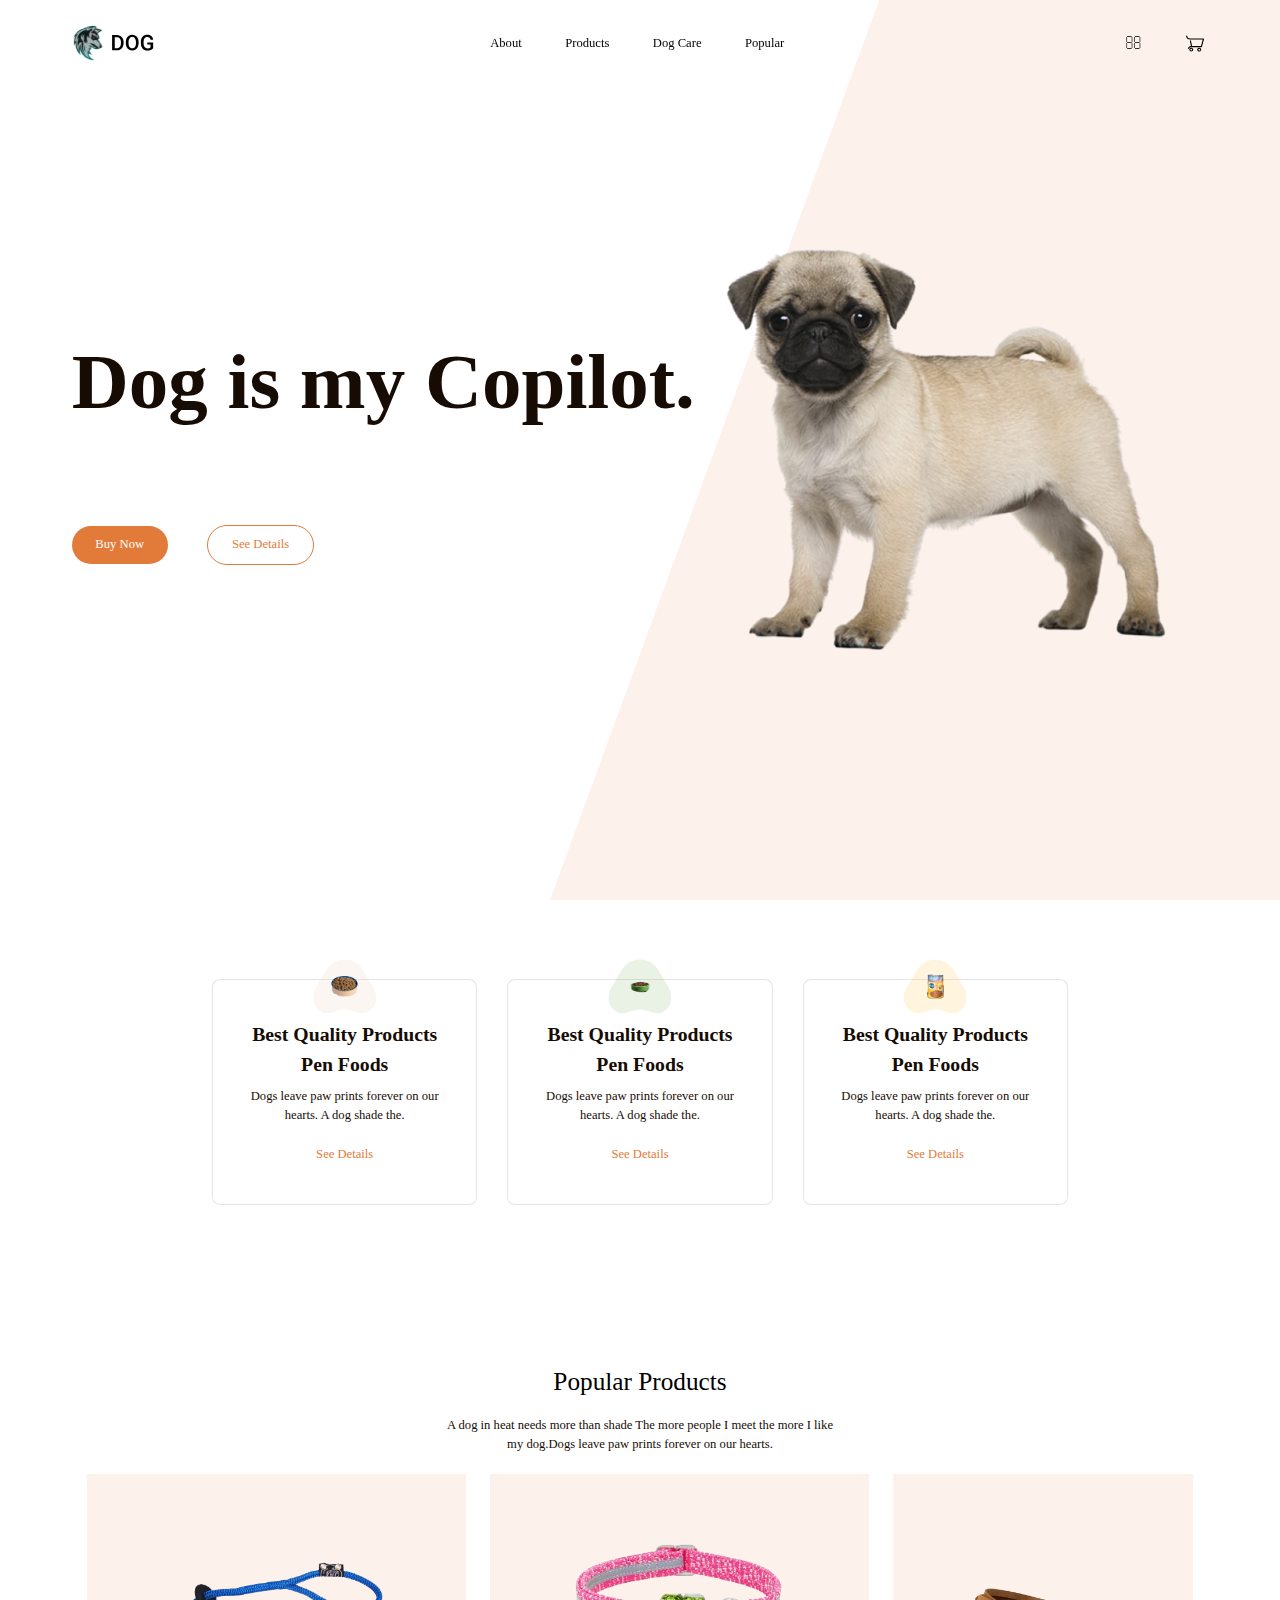
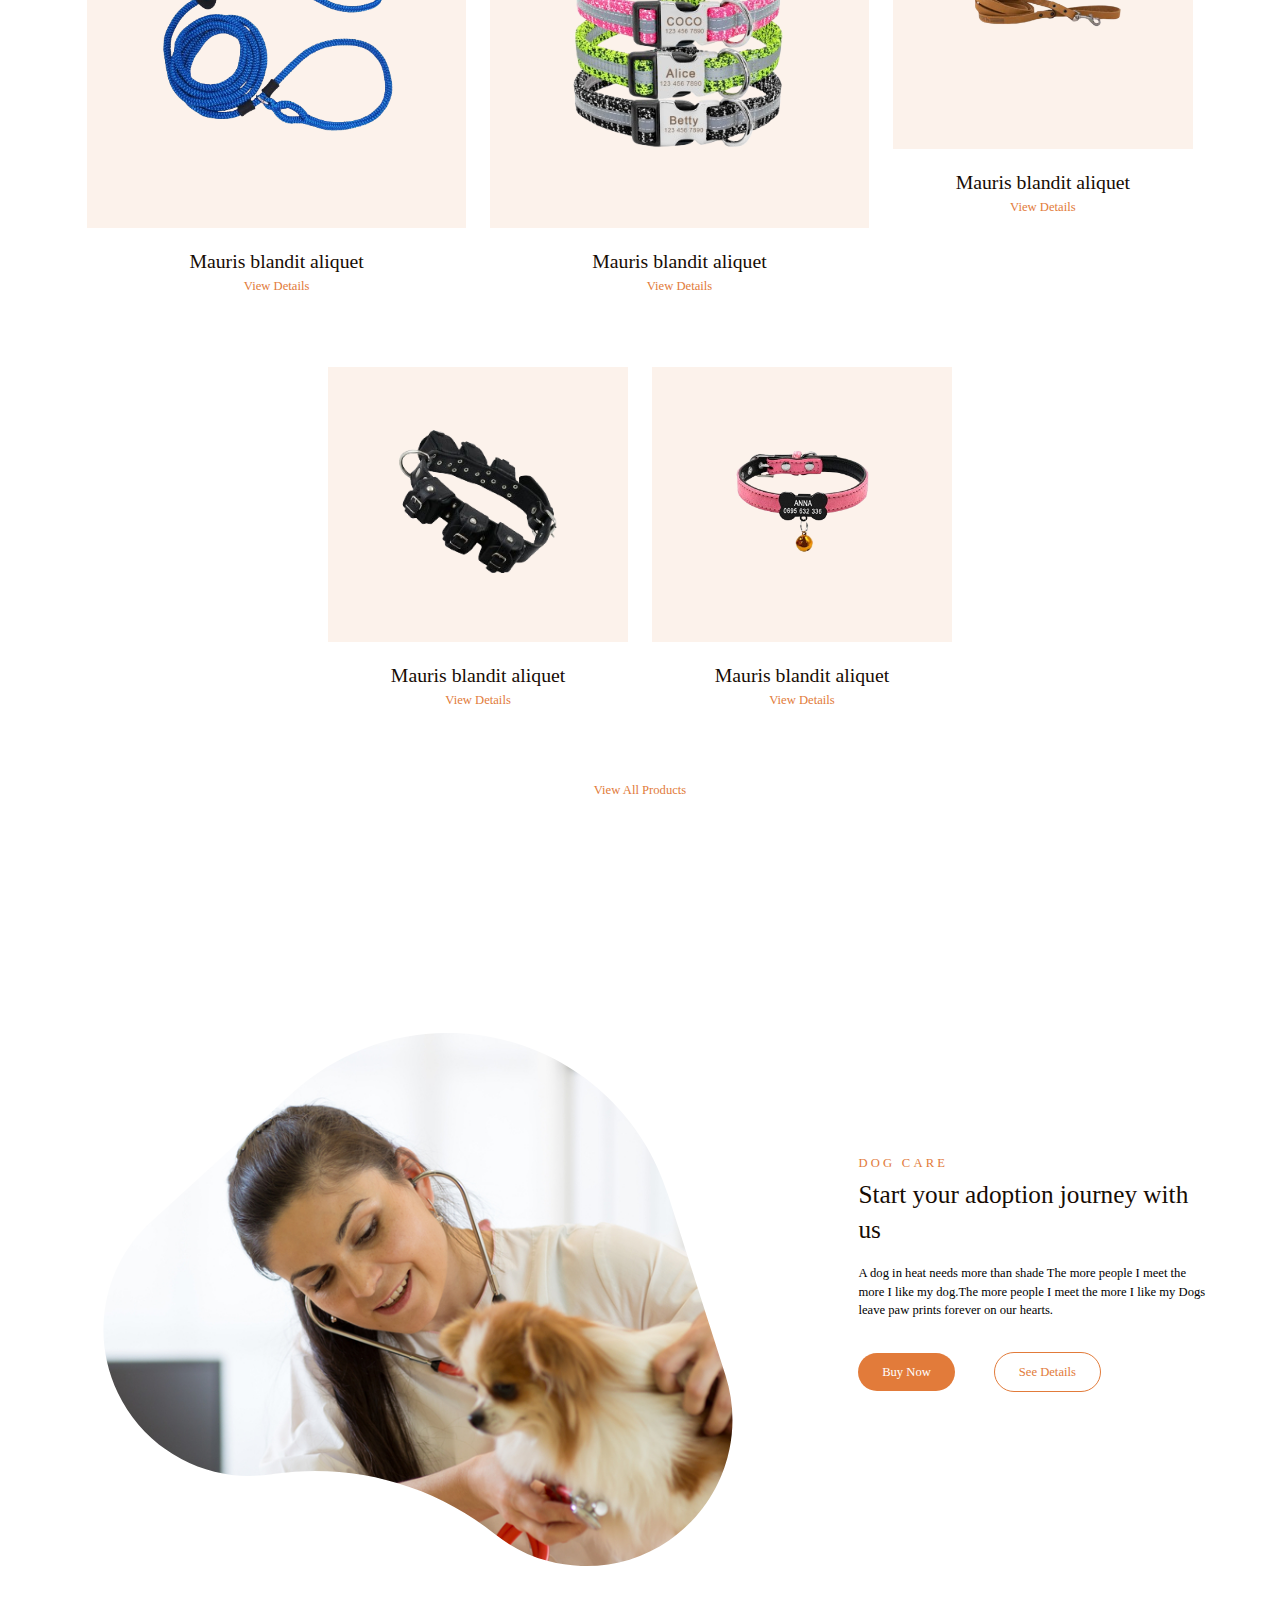
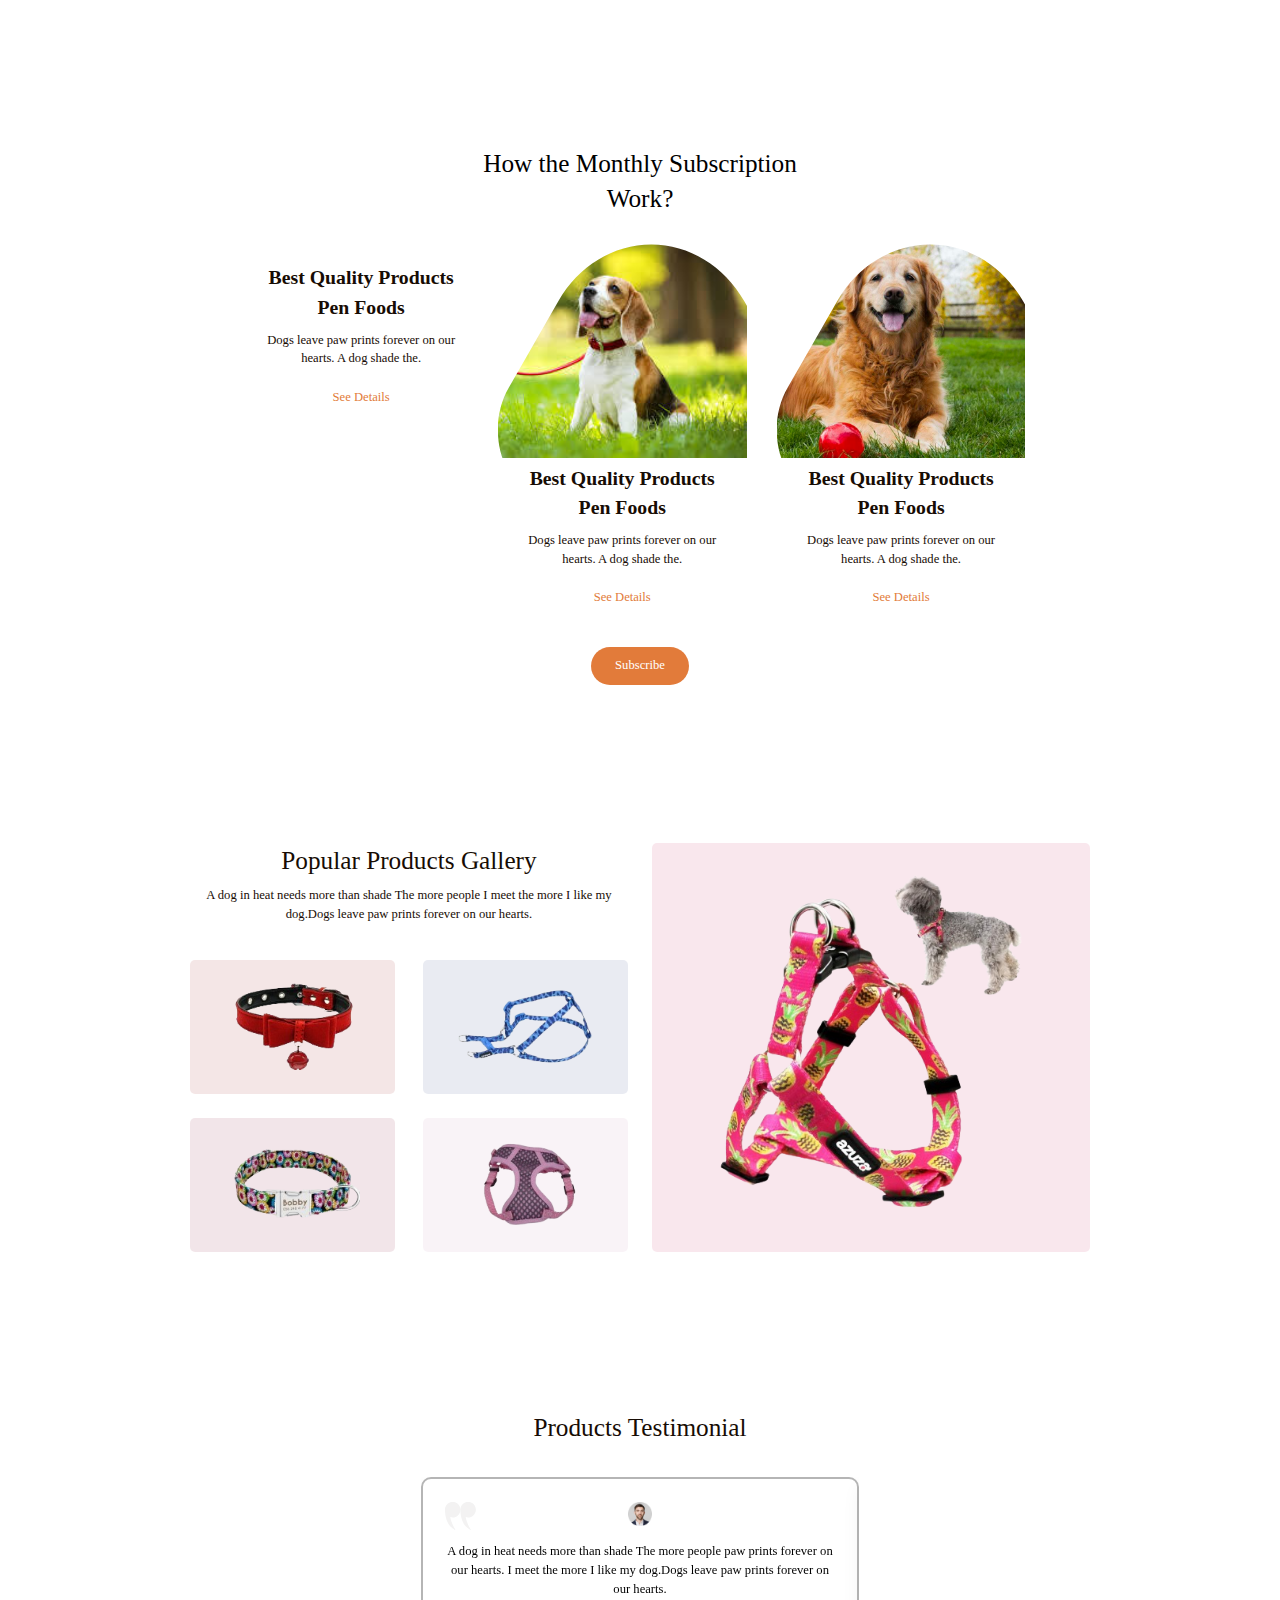
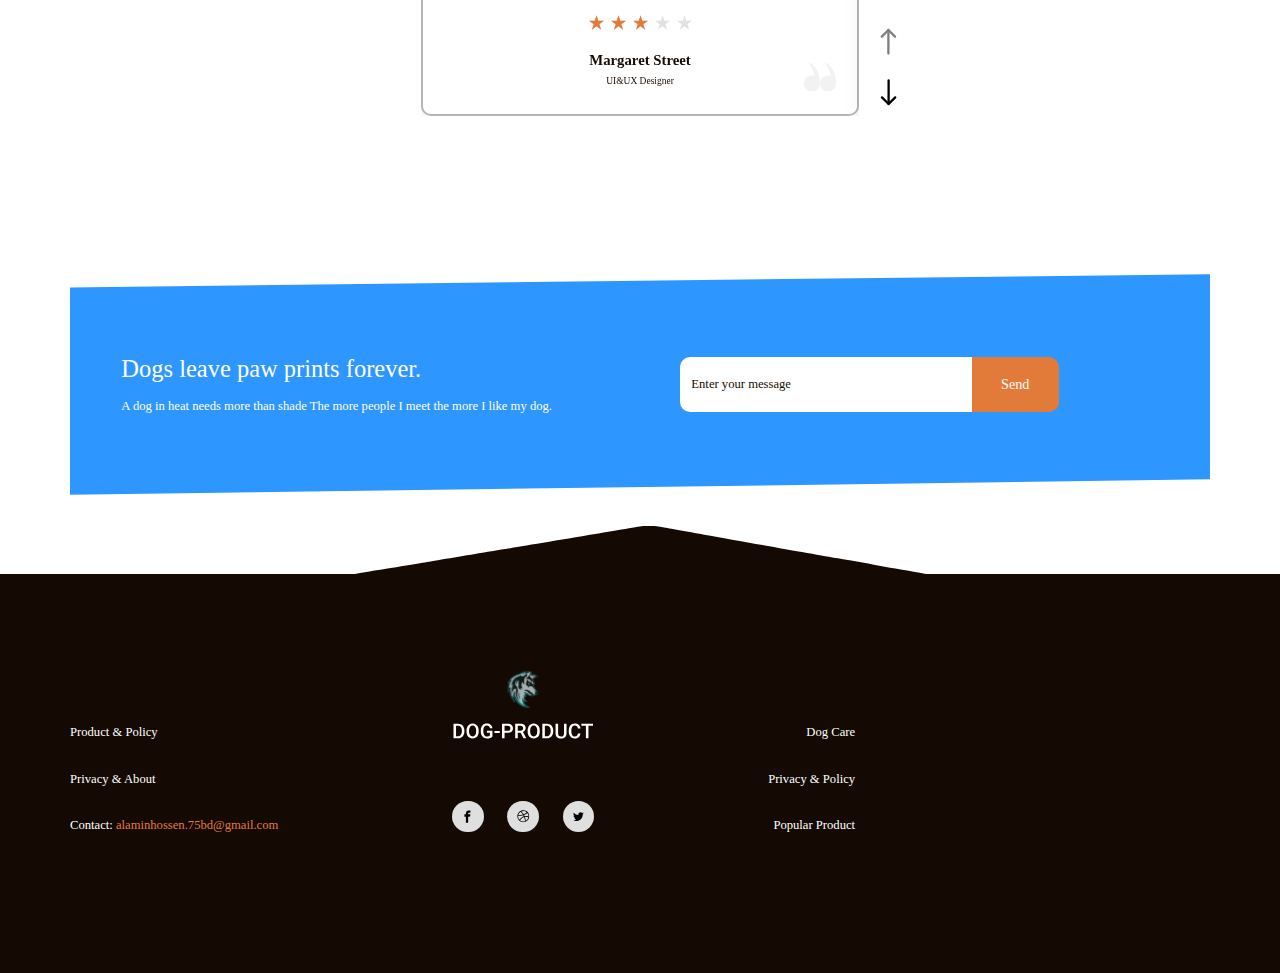
==== commit c8b35f06: "07,12,23" ====
--- a/index.html
+++ b/index.html
@@ -76,7 +76,7 @@
         </div>
     </header>
 
-     <main class="main">
+    <main class="main">
         <section class="intro">
             <div class="container">
                 <div class="intro__wrapper">
@@ -427,7 +427,8 @@
                         </ul>
                     </div>
                     <div class="gallery__item gallery__item--5">
-                        <a class="gallery__link" href="images/gallery/5.jpg" data-fancybox="gallery">
+                        <a class="gallery__link gallery__link--5" href="images/gallery/leash5.jpg"
+                            data-fancybox="gallery">
                             <img class="gallery__img gallery__img--big" src="images/gallery/leash5.png" alt="leash5">
                         </a>
                     </div>
@@ -549,12 +550,15 @@
                         </a>
                     </div>
                     <div class="footer__item">
-                        <a class="footer__link" href="mailto:alaminhossen.75bd@gmail.com">
-                            Contact: alaminhossen.75bd@gmail.com
-                        </a>
-                    </div>
-                </div>
-                <div class="footer__item footer__item--logo">
+                        <div class="footer__text">
+                            Contact:
+                            <a class="footer__link footer__link--mail" href="mailto:alaminhossen.75bd@gmail.com">
+                                alaminhossen.75bd@gmail.com
+                            </a>
+                        </div>
+                    </div>
+                </div>
+                <div class="footer__box">
                     <a class="footer__logo logo" href="#">
                         <img class="logo__img" src="images/icons/logo-footer.svg" alt="logo">
                     </a>
@@ -585,7 +589,7 @@
                         </li>
                     </ul>
                 </div>
-                <ul class="footer__items">
+                <ul class="footer__items footer__items--care">
                     <li class="footer__item">
                         <a class="footer__link" href="#">
                             Dog Care
@@ -604,7 +608,7 @@
                 </ul>
             </div>
         </div>
-    </footer> 
+    </footer>
 
     <script src="js/main.min.js?_v=20231115190036"></script>
 </body>
--- a/css/style.min.css
+++ b/css/style.min.css
@@ -1 +1 @@
-@-webkit-keyframes fancybox-rotate{to{-webkit-transform:rotate(360deg);transform:rotate(360deg)}}@keyframes fancybox-rotate{to{-webkit-transform:rotate(360deg);transform:rotate(360deg)}}@font-face{font-family:"Poppins";font-weight:700;font-style:normal;src:url(../fonts/Poppins-Bold.woff2) format("woff2"),url(../fonts/Poppins-Bold.woff) format("woff");font-display:swap}@font-face{font-family:"Poppins";font-weight:400;font-style:normal;src:url(../fonts/Poppins-Regular.woff2) format("woff2"),url(../fonts/Poppins-Regular.woff) format("woff");font-display:swap}@font-face{font-family:"Roboto";font-weight:700;font-style:normal;src:url(../fonts/Roboto-Bold.woff2) format("woff2"),url(../fonts/Roboto-Bold.woff) format("woff");font-display:swap}@font-face{font-family:"Roboto";font-weight:500;font-style:normal;src:url(../fonts/Roboto-Medium.woff2) format("woff2"),url(../fonts/Roboto-Medium.woff) format("woff");font-display:swap}@font-face{font-family:"Roboto";font-weight:400;font-style:normal;src:url(../fonts/Roboto-Regular.woff2) format("woff2"),url(../fonts/Roboto-Regular.woff) format("woff");font-display:swap}html{-webkit-box-sizing:border-box;box-sizing:border-box}*,::after,::before{-webkit-box-sizing:inherit;box-sizing:inherit}.sr-only,ol,ul{padding:0}a{text-decoration:none;color:inherit}blockquote,body,dd,dl,figcaption,figure,h1,h2,h3,h4,h5,h6,li,ol,p,ul{margin:0}ul{list-style:none}img{max-width:100%}button,input,select,textarea{font:inherit}button{cursor:pointer}.fancybox-button div,body,html{height:100%}body{font-size:1.6rem;line-height:1.5;color:#000;font-weight:400;font-family:Roboto}.sr-only{position:absolute;width:1px;height:1px;margin:-1px;overflow:hidden;clip:rect(0,0,0,0);white-space:nowrap;border:0}.main{-webkit-box-flex:1;-ms-flex-positive:1;flex-grow:1}.container{max-width:1170px;margin:0 auto;padding:0 15px}.title{color:#170c04;font-family:Poppins}@supports (padding-top:clamp(4.5rem,2.2435897436rem + 7.0512820513vw,10rem)){.section{padding-top:clamp(4.5rem,2.2435897436rem + 7.0512820513vw,10rem)}}@supports not (padding-top:clamp(4.5rem,2.2435897436rem + 7.0512820513vw,10rem)){.section{padding-top:calc(4.5rem + 3.4375*(100vw - 32rem)/48.75)}}@supports (padding-bottom:clamp(4.5rem,2.2435897436rem + 7.0512820513vw,10rem)){.section{padding-bottom:clamp(4.5rem,2.2435897436rem + 7.0512820513vw,10rem)}}@supports not (padding-bottom:clamp(4.5rem,2.2435897436rem + 7.0512820513vw,10rem)){.section{padding-bottom:calc(4.5rem + 3.4375*(100vw - 32rem)/48.75)}}.box{display:-webkit-box;display:-ms-flexbox;display:flex;-webkit-box-align:center;-ms-flex-align:center;align-items:center}@supports (gap:clamp(2rem,.7692307692rem + 3.8461538462vw,5rem)){.box{gap:clamp(2rem,.7692307692rem + 3.8461538462vw,5rem)}}@supports not (gap:clamp(2rem,.7692307692rem + 3.8461538462vw,5rem)){.box{gap:calc(2rem + 1.875*(100vw - 32rem)/48.75)}}.box__btn{background-color:#e27b3a;border:0;color:#fff;padding:1.2rem 3rem;border-radius:24px;-webkit-transition:opacity .5s;transition:opacity .5s}.box__btn:focus{color:#14b4be}.box__btn:hover{opacity:.7}.box__btn:active{color:#fb0909}.box__link{padding:1.2rem 3rem;color:#e27b3a;border-radius:24px;border:1px solid #e27b3a;-webkit-transition:background-color .5s,color .5s;transition:background-color .5s,color .5s}.box__link:focus{color:#14b4be}.box__link:hover{background-color:#e27b3a;color:#fff}.box__link:active{color:#fb0909}.slick-list,.slick-slider{position:relative;display:block}.slick-slider{-webkit-box-sizing:border-box;box-sizing:border-box;-webkit-touch-callout:none;-webkit-user-select:none;-moz-user-select:none;-ms-user-select:none;user-select:none;-ms-touch-action:pan-y;touch-action:pan-y;-webkit-tap-highlight-color:transparent}.slick-list{overflow:hidden;margin:0;padding:0}.slick-list:focus{outline:0}.slick-list.dragging{cursor:pointer;cursor:hand}.slick-slider .slick-list,.slick-slider .slick-track{-webkit-transform:translate3d(0,0,0);-ms-transform:translate3d(0,0,0);transform:translate3d(0,0,0)}.slick-track{position:relative;left:0;top:0;display:block;margin-left:auto;margin-right:auto}.slick-track:after,.slick-track:before{content:"";display:table}.slick-track:after{clear:both}.slick-loading .slick-track{visibility:hidden}.slick-slide{float:left;height:100%;min-height:1px;display:none}[dir=rtl] .slick-slide{float:right}.slick-initialized .slick-slide,.slick-slide img{display:block}.slick-slide.slick-loading img{display:none}.slick-slide.dragging img{pointer-events:none}.slick-loading .slick-slide{visibility:hidden}.slick-vertical .slick-slide{display:block;height:auto;border:1px solid transparent}.slick-arrow.slick-hidden{display:none}body.compensate-for-scrollbar{overflow:hidden}.fancybox-active{height:auto}.fancybox-is-hidden{left:-9999px;margin:0;position:absolute!important;top:-9999px;visibility:hidden}.fancybox-container{-webkit-backface-visibility:hidden;height:100%;left:0;outline:0;position:fixed;-webkit-tap-highlight-color:transparent;top:0;-ms-touch-action:manipulation;touch-action:manipulation;-webkit-transform:translateZ(0);transform:translateZ(0);width:100%;z-index:99992}.fancybox-container *{-webkit-box-sizing:border-box;box-sizing:border-box}.fancybox-bg,.fancybox-inner,.fancybox-outer,.fancybox-stage{bottom:0;left:0;position:absolute;right:0;top:0}.fancybox-outer{-webkit-overflow-scrolling:touch;overflow-y:auto}.fancybox-bg{background:#1e1e1e;opacity:0;-webkit-transition-duration:inherit;transition-duration:inherit;-webkit-transition-property:opacity;transition-property:opacity;-webkit-transition-timing-function:cubic-bezier(.47,0,.74,.71);transition-timing-function:cubic-bezier(.47,0,.74,.71)}.fancybox-is-open .fancybox-bg{opacity:.9;-webkit-transition-timing-function:cubic-bezier(.22,.61,.36,1);transition-timing-function:cubic-bezier(.22,.61,.36,1)}.fancybox-infobar,.fancybox-toolbar{opacity:0;position:absolute;z-index:99997}.fancybox-caption,.fancybox-infobar,.fancybox-navigation .fancybox-button,.fancybox-toolbar{direction:ltr;-webkit-transition:opacity .25s ease,visibility 0s ease .25s;transition:opacity .25s ease,visibility 0s ease .25s;visibility:hidden}.fancybox-caption{opacity:0;position:absolute}.fancybox-navigation .fancybox-button{z-index:99997}.fancybox-show-caption .fancybox-caption,.fancybox-show-infobar .fancybox-infobar,.fancybox-show-nav .fancybox-navigation .fancybox-button,.fancybox-show-toolbar .fancybox-toolbar{opacity:1;-webkit-transition:opacity .25s ease 0s,visibility 0s ease 0s;transition:opacity .25s ease 0s,visibility 0s ease 0s;visibility:visible}.fancybox-infobar{color:#ccc;font-size:13px;-webkit-font-smoothing:subpixel-antialiased;height:44px;left:0;line-height:44px;min-width:44px;mix-blend-mode:difference;padding:0 10px;pointer-events:none;top:0;-webkit-touch-callout:none;-webkit-user-select:none;-moz-user-select:none;-ms-user-select:none;user-select:none}.fancybox-toolbar{right:0;top:0}.fancybox-stage{direction:ltr;overflow:visible;-webkit-transform:translateZ(0);transform:translateZ(0);z-index:99994}.fancybox-is-open .fancybox-stage{overflow:hidden}.fancybox-slide{-webkit-backface-visibility:hidden;display:none;height:100%;left:0;outline:0;overflow:auto;-webkit-overflow-scrolling:touch;padding:44px;position:absolute;text-align:center;top:0;-webkit-transition-property:opacity,-webkit-transform;transition-property:transform,opacity;transition-property:transform,opacity,-webkit-transform;white-space:normal;width:100%;z-index:99994}.fancybox-slide::before{content:"";display:inline-block;font-size:0;height:100%;vertical-align:middle;width:0}.fancybox-is-sliding .fancybox-slide,.fancybox-slide--current,.fancybox-slide--next,.fancybox-slide--previous{display:block}.fancybox-slide--image{overflow:hidden;padding:44px 0}.fancybox-slide--image::before{display:none}.fancybox-slide--html{padding:6px}.fancybox-content{background:#fff;display:inline-block;margin:0;max-width:100%;overflow:auto;-webkit-overflow-scrolling:touch;padding:44px;position:relative;text-align:left;vertical-align:middle}.fancybox-image,.fancybox-slide--image .fancybox-content,.fancybox-spaceball{background:0 0;left:0;max-width:none;padding:0;position:absolute;top:0;-webkit-user-select:none;-moz-user-select:none;-ms-user-select:none;user-select:none}.fancybox-slide--image .fancybox-content{-webkit-animation-timing-function:cubic-bezier(.5,0,.14,1);animation-timing-function:cubic-bezier(.5,0,.14,1);-webkit-backface-visibility:hidden;background-repeat:no-repeat;background-size:100% 100%;overflow:visible;-ms-transform-origin:top left;-webkit-transform-origin:top left;transform-origin:top left;-webkit-transition-property:opacity,-webkit-transform;transition-property:transform,opacity;transition-property:transform,opacity,-webkit-transform;z-index:99995}.fancybox-can-zoomOut .fancybox-content{cursor:-webkit-zoom-out;cursor:zoom-out}.fancybox-can-zoomIn .fancybox-content{cursor:-webkit-zoom-in;cursor:zoom-in}.fancybox-can-pan .fancybox-content,.fancybox-can-swipe .fancybox-content{cursor:-webkit-grab;cursor:grab}.fancybox-is-grabbing .fancybox-content{cursor:-webkit-grabbing;cursor:grabbing}.fancybox-container [data-selectable=true]{cursor:text}.fancybox-image,.fancybox-spaceball{border:0;height:100%;margin:0;max-height:none;width:100%}.fancybox-spaceball{z-index:1}.fancybox-slide--iframe .fancybox-content,.fancybox-slide--map .fancybox-content,.fancybox-slide--pdf .fancybox-content,.fancybox-slide--video .fancybox-content{height:100%;overflow:visible;padding:0;width:100%}.fancybox-slide--video .fancybox-content{background:#000}.fancybox-slide--map .fancybox-content{background:#e5e3df}.fancybox-slide--iframe .fancybox-content{background:#fff}.fancybox-iframe,.fancybox-video{background:0 0;border:0;display:block;height:100%;margin:0;overflow:hidden;padding:0;width:100%}.fancybox-iframe{left:0;position:absolute;top:0}.fancybox-error{background:#fff;cursor:default;max-width:400px;padding:40px;width:100%}.fancybox-error p{color:#444;font-size:16px;line-height:20px;margin:0;padding:0}.fancybox-button{background:rgba(30,30,30,.6);border:0;border-radius:0;-webkit-box-shadow:none;box-shadow:none;cursor:pointer;display:inline-block;height:44px;margin:0;padding:10px;position:relative;-webkit-transition:color .2s;transition:color .2s;vertical-align:top;visibility:inherit;width:44px;color:#ccc}.fancybox-button:link,.fancybox-button:visited{color:#ccc}.fancybox-button:hover{color:#fff}.fancybox-button:focus{outline:0}.fancybox-button.fancybox-focus{outline:1px dotted}.fancybox-button[disabled],.fancybox-button[disabled]:hover{color:#888;cursor:default;outline:0}.fancybox-button svg{display:block;height:100%;overflow:visible;position:relative;width:100%}.fancybox-button svg path{fill:currentColor;stroke-width:0}.fancybox-button--fsenter svg:nth-child(2),.fancybox-button--fsexit svg:nth-child(1),.fancybox-button--pause svg:nth-child(1),.fancybox-button--play svg:nth-child(2){display:none}.fancybox-progress{background:#ff5268;height:2px;left:0;position:absolute;right:0;top:0;-ms-transform:scaleX(0);-webkit-transform:scaleX(0);transform:scaleX(0);-ms-transform-origin:0;-webkit-transform-origin:0;transform-origin:0;-webkit-transition-property:-webkit-transform;transition-property:transform;transition-property:transform,-webkit-transform;-webkit-transition-timing-function:linear;transition-timing-function:linear;z-index:99998}.fancybox-close-small{background:0 0;border:0;border-radius:0;color:#ccc;cursor:pointer;opacity:.8;padding:8px;position:absolute;right:-12px;top:-44px;z-index:401}.fancybox-close-small:hover{color:#fff;opacity:1}.fancybox-slide--html .fancybox-close-small{color:currentColor;padding:10px;right:0;top:0}.fancybox-slide--image.fancybox-is-scaling .fancybox-content{overflow:hidden}.fancybox-is-scaling .fancybox-close-small,.fancybox-is-zoomable.fancybox-can-pan .fancybox-close-small{display:none}.fancybox-navigation .fancybox-button{background-clip:content-box;height:100px;opacity:0;position:absolute;top:calc(50% - 50px);width:70px}.fancybox-navigation .fancybox-button div{padding:7px}.fancybox-navigation .fancybox-button--arrow_left{left:0;left:env(safe-area-inset-left);padding:31px 26px 31px 6px}.fancybox-navigation .fancybox-button--arrow_right{padding:31px 6px 31px 26px;right:0;right:env(safe-area-inset-right)}.fancybox-caption{background:-webkit-gradient(linear,left bottom,left top,from(rgba(0,0,0,.85)),color-stop(50%,rgba(0,0,0,.3)),color-stop(65%,rgba(0,0,0,.15)),color-stop(75.5%,rgba(0,0,0,.075)),color-stop(82.85%,rgba(0,0,0,.037)),color-stop(88%,rgba(0,0,0,.019)),to(transparent));background:linear-gradient(to top,rgba(0,0,0,.85) 0,rgba(0,0,0,.3) 50%,rgba(0,0,0,.15) 65%,rgba(0,0,0,.075) 75.5%,rgba(0,0,0,.037) 82.85%,rgba(0,0,0,.019) 88%,transparent 100%);bottom:0;color:#eee;font-size:14px;font-weight:400;left:0;line-height:1.5;padding:75px 44px 25px;pointer-events:none;right:0;text-align:center;z-index:99996}@supports (padding:max(0px)){.fancybox-caption{padding:75px max(44px,env(safe-area-inset-right)) max(25px,env(safe-area-inset-bottom)) max(44px,env(safe-area-inset-left))}}.fancybox-caption--separate{margin-top:-50px}.fancybox-caption__body{max-height:50vh;overflow:auto;pointer-events:all}.fancybox-caption a,.fancybox-caption a:link,.fancybox-caption a:visited{color:#ccc;text-decoration:none}.fancybox-caption a:hover{color:#fff;text-decoration:underline}.fancybox-loading{-webkit-animation:fancybox-rotate 1s linear infinite;animation:fancybox-rotate 1s linear infinite;background:0 0;border:4px solid #888;border-bottom-color:#fff;border-radius:50%;height:50px;left:50%;margin:-25px 0 0 -25px;opacity:.7;padding:0;position:absolute;top:50%;width:50px;z-index:99999}.fancybox-animated{-webkit-transition-timing-function:cubic-bezier(0,0,.25,1);transition-timing-function:cubic-bezier(0,0,.25,1)}.fancybox-fx-slide.fancybox-slide--previous{opacity:0;-webkit-transform:translate3d(-100%,0,0);transform:translate3d(-100%,0,0)}.fancybox-fx-slide.fancybox-slide--next{opacity:0;-webkit-transform:translate3d(100%,0,0);transform:translate3d(100%,0,0)}.fancybox-fx-slide.fancybox-slide--current{opacity:1;-webkit-transform:translate3d(0,0,0);transform:translate3d(0,0,0)}.fancybox-fx-fade.fancybox-slide--next,.fancybox-fx-fade.fancybox-slide--previous{opacity:0;-webkit-transition-timing-function:cubic-bezier(.19,1,.22,1);transition-timing-function:cubic-bezier(.19,1,.22,1)}.fancybox-fx-fade.fancybox-slide--current{opacity:1}.fancybox-fx-zoom-in-out.fancybox-slide--previous{opacity:0;-webkit-transform:scale3d(1.5,1.5,1.5);transform:scale3d(1.5,1.5,1.5)}.fancybox-fx-zoom-in-out.fancybox-slide--next{opacity:0;-webkit-transform:scale3d(.5,.5,.5);transform:scale3d(.5,.5,.5)}.fancybox-fx-zoom-in-out.fancybox-slide--current{opacity:1;-webkit-transform:scale3d(1,1,1);transform:scale3d(1,1,1)}.fancybox-fx-rotate.fancybox-slide--previous{opacity:0;-ms-transform:rotate(-360deg);-webkit-transform:rotate(-360deg);transform:rotate(-360deg)}.fancybox-fx-rotate.fancybox-slide--next{opacity:0;-ms-transform:rotate(360deg);-webkit-transform:rotate(360deg);transform:rotate(360deg)}.fancybox-fx-rotate.fancybox-slide--current{opacity:1;-ms-transform:rotate(0deg);-webkit-transform:rotate(0deg);transform:rotate(0deg)}.fancybox-fx-circular.fancybox-slide--previous{opacity:0;-webkit-transform:scale3d(0,0,0) translate3d(-100%,0,0);transform:scale3d(0,0,0) translate3d(-100%,0,0)}.fancybox-fx-circular.fancybox-slide--next{opacity:0;-webkit-transform:scale3d(0,0,0) translate3d(100%,0,0);transform:scale3d(0,0,0) translate3d(100%,0,0)}.fancybox-fx-circular.fancybox-slide--current{opacity:1;-webkit-transform:scale3d(1,1,1) translate3d(0,0,0);transform:scale3d(1,1,1) translate3d(0,0,0)}.fancybox-fx-tube.fancybox-slide--previous{-webkit-transform:translate3d(-100%,0,0) scale(.1) skew(-10deg);transform:translate3d(-100%,0,0) scale(.1) skew(-10deg)}.fancybox-fx-tube.fancybox-slide--next{-webkit-transform:translate3d(100%,0,0) scale(.1) skew(10deg);transform:translate3d(100%,0,0) scale(.1) skew(10deg)}.fancybox-fx-tube.fancybox-slide--current{-webkit-transform:translate3d(0,0,0) scale(1);transform:translate3d(0,0,0) scale(1)}.fancybox-share{background:#f4f4f4;border-radius:3px;max-width:90%;padding:30px;text-align:center}.fancybox-share h1{color:#222;font-size:35px;font-weight:700;margin:0 0 20px}.fancybox-share p{margin:0;padding:0}.fancybox-share__button{border:0;border-radius:3px;display:inline-block;font-size:14px;font-weight:700;line-height:40px;margin:0 5px 10px;min-width:130px;padding:0 15px;text-decoration:none;-webkit-transition:all .2s;transition:all .2s;-webkit-user-select:none;-moz-user-select:none;-ms-user-select:none;user-select:none;white-space:nowrap}.fancybox-share__button:link,.fancybox-share__button:visited{color:#fff}.fancybox-share__button:hover{text-decoration:none}.fancybox-share__button--fb{background:#3b5998}.fancybox-share__button--fb:hover{background:#344e86}.fancybox-share__button--pt{background:#bd081d}.fancybox-share__button--pt:hover{background:#aa0719}.fancybox-share__button--tw{background:#1da1f2}.fancybox-share__button--tw:hover{background:#0d95e8}.fancybox-share__button svg{height:25px;margin-right:7px;position:relative;top:-1px;vertical-align:middle;width:25px}.fancybox-share__button svg path{fill:#fff}.fancybox-share__input{background:0 0;border:0;border-bottom:1px solid #d7d7d7;border-radius:0;color:#5d5b5b;font-size:14px;margin:10px 0 0;outline:0;padding:10px 15px;width:100%}.fancybox-thumbs{background:#ddd;bottom:0;display:none;margin:0;-webkit-overflow-scrolling:touch;-ms-overflow-style:-ms-autohiding-scrollbar;padding:2px 2px 4px;position:absolute;right:0;-webkit-tap-highlight-color:transparent;top:0;width:212px;z-index:99995}.fancybox-thumbs-x{overflow-x:auto;overflow-y:hidden}.fancybox-show-thumbs .fancybox-thumbs{display:block}.fancybox-show-thumbs .fancybox-inner{right:212px}.fancybox-thumbs__list{font-size:0;height:100%;list-style:none;margin:0;overflow-x:hidden;overflow-y:auto;padding:0;position:relative;white-space:nowrap;width:100%}.fancybox-thumbs-x .fancybox-thumbs__list{overflow:hidden}.fancybox-thumbs-y .fancybox-thumbs__list::-webkit-scrollbar{width:7px}.fancybox-thumbs-y .fancybox-thumbs__list::-webkit-scrollbar-track{background:#fff;border-radius:10px;-webkit-box-shadow:inset 0 0 6px rgba(0,0,0,.3);box-shadow:inset 0 0 6px rgba(0,0,0,.3)}.fancybox-thumbs-y .fancybox-thumbs__list::-webkit-scrollbar-thumb{background:#2a2a2a;border-radius:10px}.fancybox-thumbs__list a{-webkit-backface-visibility:hidden;backface-visibility:hidden;background-color:rgba(0,0,0,.1);background-position:center center;background-repeat:no-repeat;background-size:cover;cursor:pointer;float:left;height:75px;margin:2px;max-height:calc(100% - 8px);max-width:calc(50% - 4px);outline:0;overflow:hidden;padding:0;position:relative;-webkit-tap-highlight-color:transparent;width:100px}.fancybox-thumbs__list a::before{border:6px solid #ff5268;bottom:0;content:"";left:0;opacity:0;position:absolute;right:0;top:0;-webkit-transition:all .2s cubic-bezier(.25,.46,.45,.94);transition:all .2s cubic-bezier(.25,.46,.45,.94);z-index:99991}.fancybox-thumbs__list a:focus::before{opacity:.5}.fancybox-thumbs__list a.fancybox-thumbs-active::before{opacity:1}.jq-ry-container{position:relative;padding:0 5px;line-height:0;display:block;cursor:pointer;-webkit-box-sizing:content-box;box-sizing:content-box;direction:ltr}.jq-ry-container[readonly=readonly]{cursor:default}.jq-ry-container>.jq-ry-group-wrapper{position:relative;width:100%}.jq-ry-container>.jq-ry-group-wrapper>.jq-ry-group{position:relative;line-height:0;z-index:10;white-space:nowrap}.jq-ry-container>.jq-ry-group-wrapper>.jq-ry-group>svg{display:inline-block}.jq-ry-container>.jq-ry-group-wrapper>.jq-ry-group.jq-ry-normal-group{width:100%}.jq-ry-container>.jq-ry-group-wrapper>.jq-ry-group.jq-ry-rated-group{width:0;z-index:11;position:absolute;top:0;left:0;overflow:hidden}.header{padding:3rem 0;position:fixed;top:0;left:0;right:0;z-index:100;background-color:transparent;-webkit-box-align:center;-ms-flex-align:center;align-items:center}.header-fixed{background-color:silver}.link-active{color:#2e96ff}.menu{display:-webkit-box;display:-ms-flexbox;display:flex;-webkit-box-pack:justify;-ms-flex-pack:justify;justify-content:space-between}@supports (grid-gap:clamp(2rem,1.3846153846rem + 1.9230769231vw,3.5rem)){.menu{grid-gap:clamp(2rem,1.3846153846rem + 1.9230769231vw,3.5rem)}}@supports not (grid-gap:clamp(2rem,1.3846153846rem + 1.9230769231vw,3.5rem)){.menu{grid-gap:calc(2rem + .9375*(100vw - 32rem)/48.75)}}.menu__logo{line-height:0}.menu__btn{display:none}.menu__logo{width:85px;height:40px;-o-object-fit:contain;object-fit:contain}.menu__items{display:-webkit-box;display:-ms-flexbox;display:flex;-webkit-box-pack:justify;-ms-flex-pack:justify;justify-content:space-between;-webkit-box-align:center;-ms-flex-align:center;align-items:center}@supports (gap:clamp(2rem,.5641025641rem + 4.4871794872vw,5.5rem)){.menu__items{gap:clamp(2rem,.5641025641rem + 4.4871794872vw,5.5rem)}}@supports not (gap:clamp(2rem,.5641025641rem + 4.4871794872vw,5.5rem)){.menu__items{gap:calc(2rem + 2.1875*(100vw - 32rem)/48.75)}}.menu__item{text-align:center;-webkit-transition:color .5s;transition:color .5s}.menu__item:focus{color:#14b4be}.menu__item:hover,.quality__link:hover .quality__subtext{color:#2e96ff}.menu__item:active{color:#fb0909}.menu__link{display:block}.menu__nav{display:-ms-grid;display:grid;-ms-grid-columns:1fr [2];grid-template-columns:repeat(2,1fr)}@supports (gap:clamp(2rem,1.1794871795rem + 2.5641025641vw,4rem)){.menu__nav{gap:clamp(2rem,1.1794871795rem + 2.5641025641vw,4rem)}}@supports not (gap:clamp(2rem,1.1794871795rem + 2.5641025641vw,4rem)){.menu__nav{gap:calc(2rem + 1.25*(100vw - 32rem)/48.75)}}.menu__button{border:0;background-color:transparent;line-height:0;-webkit-transition:color .5s;transition:color .5s}.menu__button:focus{color:#14b4be}.menu__button:hover path,.menu__button:hover text{fill:#2e96ff}.menu__button:active{color:#fb0909}.intro,.intro__wrapper{display:-ms-grid;display:grid;-webkit-box-align:center;-ms-flex-align:center;align-items:center}.intro{position:relative}.intro::before{content:"";position:absolute;top:0;right:0;width:95rem;height:100vh;background-image:url(../images/icons/rectangle-big.svg);background-repeat:no-repeat;background-position:center;background-size:cover;z-index:-1}.intro__wrapper{height:100vh;-ms-grid-columns:1fr [2];grid-template-columns:repeat(2,1fr)}.intro__title{font-size:10rem;font-weight:700;line-height:1.2}@supports (margin-bottom:clamp(2rem,-2.1025641026rem + 12.8205128205vw,12rem)){.intro__title{margin-bottom:clamp(2rem,-2.1025641026rem + 12.8205128205vw,12rem)}}@supports not (margin-bottom:clamp(2rem,-2.1025641026rem + 12.8205128205vw,12rem)){.intro__title{margin-bottom:calc(2rem + 6.25*(100vw - 32rem)/48.75)}}.intro__img{width:65rem;height:51rem;-o-object-fit:contain;object-fit:contain}.quality__items{display:-ms-grid;display:grid;grid-template-columns:repeat(auto-fit,minmax(36rem,1fr));gap:30px}.quality__item{text-align:center;border-radius:8px;background-color:#fff;position:relative;border:1px solid rgba(0,0,0,.1)}.quality__images{position:absolute;top:-2.6rem;left:50%;-webkit-transform:translateX(-50%);-ms-transform:translateX(-50%);transform:translateX(-50%);-webkit-clip-path:url(#mask4);clip-path:url(#mask4);width:63px;height:54px;display:-ms-grid;display:grid;-webkit-box-pack:center;-ms-flex-pack:center;justify-content:center;-webkit-box-align:center;-ms-flex-align:center;align-items:center}.quality__images--bowl{background-color:rgba(232,196,166,.15)}.quality__images--bowl2{background-color:rgba(107,171,79,.15)}.quality__images--bowl3{background-color:rgba(252,191,36,.15)}.quality__img{width:3.5rem;height:3.5rem;-o-object-fit:cover;object-fit:cover}.quality__subtitle{color:#170c04;font-family:Poppins;font-size:2.5rem;max-width:27rem;margin:0 auto 1rem}.quality__text{color:#170c04;max-width:25rem;margin:0 auto 2.5rem}.quality__subtext{color:#e27b3a}.quality__link{-webkit-transition:color .5s;transition:color .5s;display:block;padding:40px 25px}.quality__link:focus{color:#14b4be}.quality__link:active{color:#fb0909}.popular__title{text-align:center;font-size:3.2rem;font-weight:500;max-width:30rem;margin:0 auto 2rem}.popular__text{color:#170c04;text-align:center;max-width:50.5rem;margin:0 auto 2.5rem;display:-webkit-box;-webkit-line-clamp:6;-webkit-box-orient:vertical;overflow:hidden}.popular__text--details{color:#e27b3a;margin:0 auto}.popular__wrapper{display:-ms-grid;display:grid;margin-bottom:6.5rem;-ms-grid-columns:1fr [12];grid-template-columns:repeat(12,1fr)}@supports (row-gap:clamp(2rem,.1538461538rem + 5.7692307692vw,6.5rem)){.popular__wrapper{row-gap:clamp(2rem,.1538461538rem + 5.7692307692vw,6.5rem)}}@supports not (row-gap:clamp(2rem,.1538461538rem + 5.7692307692vw,6.5rem)){.popular__wrapper{row-gap:calc(2rem + 2.8125*(100vw - 32rem)/48.75)}}@supports (grid-column-gap:clamp(2rem,1.5897435897rem + 1.2820512821vw,3rem)){.popular__wrapper{grid-column-gap:clamp(2rem,1.5897435897rem + 1.2820512821vw,3rem)}}@supports not (grid-column-gap:clamp(2rem,1.5897435897rem + 1.2820512821vw,3rem)){.popular__wrapper{grid-column-gap:calc(2rem + .625*(100vw - 32rem)/48.75)}}.popular__article{cursor:pointer;text-align:center;-webkit-transition:opacity .5s;transition:opacity .5s;-ms-grid-column-span:4;grid-column-end:span 4}.popular__article--big{-ms-grid-column-span:6;grid-column-end:span 6}.popular__article:focus{color:#14b4be}.popular__article:hover{opacity:.15}.popular__article:active{color:#fb0909}.popular__images{background-color:#fcf2eb}@supports (padding-bottom:clamp(2rem,-.0512820513rem + 6.4102564103vw,7rem)){.popular__images{padding-bottom:clamp(2rem,-.0512820513rem + 6.4102564103vw,7rem)}}@supports not (padding-bottom:clamp(2rem,-.0512820513rem + 6.4102564103vw,7rem)){.popular__images{padding-bottom:calc(2rem + 3.125*(100vw - 32rem)/48.75)}}@supports (padding-top:clamp(2rem,-.0512820513rem + 6.4102564103vw,7rem)){.popular__images{padding-top:clamp(2rem,-.0512820513rem + 6.4102564103vw,7rem)}}@supports not (padding-top:clamp(2rem,-.0512820513rem + 6.4102564103vw,7rem)){.popular__images{padding-top:calc(2rem + 3.125*(100vw - 32rem)/48.75)}}@supports (padding-left:clamp(1rem,-2.2820512821rem + 10.2564102564vw,9rem)){.popular__images{padding-left:clamp(1rem,-2.2820512821rem + 10.2564102564vw,9rem)}}@supports not (padding-left:clamp(1rem,-2.2820512821rem + 10.2564102564vw,9rem)){.popular__images{padding-left:calc(1rem + 5*(100vw - 32rem)/48.75)}}@supports (padding-right:clamp(1rem,-2.2820512821rem + 10.2564102564vw,9rem)){.popular__images{padding-right:clamp(1rem,-2.2820512821rem + 10.2564102564vw,9rem)}}@supports not (padding-right:clamp(1rem,-2.2820512821rem + 10.2564102564vw,9rem)){.popular__images{padding-right:calc(1rem + 5*(100vw - 32rem)/48.75)}}.popular__big,.popular__small{-o-object-fit:contain;object-fit:contain;width:30rem;height:30rem}.popular__small{width:20rem;height:20rem}.popular__box{padding-bottom:2.5rem;padding-top:2.5rem}.popular__subtitle{color:#170c04;font-family:Poppins;font-size:2.5rem;font-weight:500}.popular__wrap{text-align:center}.popular__view{color:#e27b3a;display:inline-block;-webkit-transition:color .5s;transition:color .5s}.popular__view:focus{color:#14b4be}.popular__view:hover,.subscription__link:hover .subscription__subtext{color:#2e96ff}.popular__view:active{color:#fb0909}.adoption__wrapper{display:-ms-grid;display:grid;-ms-grid-columns:60% 40% [2];grid-template-columns:repeat(2,60% 40%);-webkit-box-align:center;-ms-flex-align:center;align-items:center;justify-items:center;gap:20px}.adoption__img{width:670px;height:630px;-o-object-fit:cover;object-fit:cover;-o-object-position:-23px 57px;object-position:-23px 57px;-webkit-clip-path:url(#mask2);clip-path:url(#mask2)}.adoption__box{max-width:48.5rem;margin-left:auto}.adoption__pretext{color:#e27b3a;font-family:Roboto;font-weight:500;letter-spacing:3.2px;text-transform:uppercase;margin-bottom:.5rem}.adoption__title{font-size:3.2rem;font-weight:500;line-height:1.4;margin-bottom:2rem}.adoption__text{display:-webkit-box;-webkit-line-clamp:6;-webkit-box-orient:vertical;overflow:hidden;margin-bottom:4rem}.subscription__title{text-align:center;font-size:3.2rem;font-weight:500;line-height:1.4;max-width:40rem;margin:0 auto 3.5rem}.subscription__items{display:-ms-grid;display:grid;grid-template-columns:repeat(auto-fit,minmax(36rem,1fr));gap:30px}@supports (margin-bottom:clamp(2rem,.7692307692rem + 3.8461538462vw,5rem)){.subscription__items{margin-bottom:clamp(2rem,.7692307692rem + 3.8461538462vw,5rem)}}@supports not (margin-bottom:clamp(2rem,.7692307692rem + 3.8461538462vw,5rem)){.subscription__items{margin-bottom:calc(2rem + 1.875*(100vw - 32rem)/48.75)}}.subscription__item{text-align:center;border-radius:8px;background-color:#fff;position:relative}.subscription__link{-webkit-transition:color .5s;transition:color .5s;display:block}.subscription__link:focus{color:#14b4be}.subscription__link:active{color:#fb0909}.subscription__img{width:31.5rem;height:27rem;-webkit-clip-path:url(#mask3);clip-path:url(#mask3);-o-object-fit:cover;object-fit:cover}.subscription__img--dog2,.subscription__img--dog3{-o-object-position:right;object-position:right}.subscription__img--dog1{-o-object-position:left;object-position:left}.subscription__subtitle{color:#170c04;font-family:Poppins;font-size:2.5rem;max-width:27rem;margin:0 auto 1rem}.subscription__text{color:#170c04;max-width:25rem;margin:0 auto 2.5rem}.footer__link span,.subscription__subtext{color:#e27b3a}.subscription__btn{display:-ms-grid;display:grid;margin:0 auto;background-color:#e27b3a;border:0;color:#fff;padding:1.2rem 3rem;border-radius:24px;-webkit-transition:opacity .5s;transition:opacity .5s}.subscription__btn:focus{color:#14b4be}.subscription__btn:hover{opacity:.7}.subscription__btn:active{color:#fb0909}.gallery__wrapper{display:-ms-grid;display:grid;grid-template-columns:repeat(auto-fit,minmax(33rem,1fr))}@supports (gap:clamp(2rem,1.5897435897rem + 1.2820512821vw,3rem)){.gallery__wrapper{gap:clamp(2rem,1.5897435897rem + 1.2820512821vw,3rem)}}@supports not (gap:clamp(2rem,1.5897435897rem + 1.2820512821vw,3rem)){.gallery__wrapper{gap:calc(2rem + .625*(100vw - 32rem)/48.75)}}.gallery__title{text-align:center;font-size:3.2rem;font-weight:500;line-height:1.4;margin-bottom:1rem}.gallery__text{color:#170c04;text-align:center;margin-bottom:2.5rem}.gallery__content{display:-ms-grid;display:grid;-ms-grid-columns:1fr [2];grid-template-columns:repeat(2,1fr)}@supports (gap:clamp(2rem,1.5897435897rem + 1.2820512821vw,3rem)){.gallery__content{gap:clamp(2rem,1.5897435897rem + 1.2820512821vw,3rem)}}@supports not (gap:clamp(2rem,1.5897435897rem + 1.2820512821vw,3rem)){.gallery__content{gap:calc(2rem + .625*(100vw - 32rem)/48.75)}}.gallery__item{border-radius:5px;-webkit-transition:opacity .5s;transition:opacity .5s;display:-ms-grid;display:grid;cursor:pointer}.gallery__item:focus{color:#14b4be}.gallery__item:hover{opacity:.15}.gallery__item:active{color:#fb0909}.gallery__item--1{background-color:rgba(143,10,8,.1)}.gallery__item--2{background-color:rgba(36,61,125,.1)}.gallery__item--3{background-color:rgba(128,0,38,.1)}.gallery__item--4{background-color:rgba(196,140,173,.1)}.gallery__item--5{background-color:rgba(196,20,74,.1)}.gallery__link{display:-ms-grid;display:grid;place-content:center;padding:3.5rem 2.5rem}.gallery__img{width:17rem;height:11rem;-o-object-fit:cover;object-fit:cover}.gallery__img--big{width:46.5rem;height:42.5rem}.reviews__title{text-align:center;font-size:3.2rem;font-weight:500;line-height:1.4;margin-bottom:4rem}.trust__slider{max-width:55.5rem;margin:0 auto}.trust__item{max-width:55.5rem;text-align:center;padding:3rem;position:relative;border:2px solid rgba(0,0,0,.29);border-radius:10px;-webkit-box-shadow:0 8px 20px 0 rgba(0,0,0,.06);box-shadow:0 8px 20px 0 rgba(0,0,0,.06)}.trust__item::after,.trust__item::before{content:"";position:absolute;height:3.5rem;width:4rem;background-repeat:no-repeat;background-position:center;background-size:cover}.trust__item::before{top:10%;left:5%;background-image:url(../images/icons/quotes-bottom.svg)}.trust__item::after{bottom:10%;right:5%;background-image:url(../images/icons/quotes-top.svg)}.trust__img{width:3rem;height:3rem;margin:0 auto 2rem}.trust__text{margin-bottom:2rem;max-width:49.5rem}.trust__subtitle{color:#170c04}.trust__subtext{color:#170c04;font-size:1.2rem;font-weight:400;line-height:2}.jq-ry-container{margin:0 auto 2.5rem}.slick-next,.slick-prev{border:0;background-color:transparent;position:absolute;bottom:25%;right:-10%;line-height:0}.slick-next{bottom:4%;-webkit-transform:rotate(180deg);-ms-transform:rotate(180deg);transform:rotate(180deg)}.slick-disabled{opacity:.5}.prints__wrapper{-webkit-clip-path:polygon(0 6%,100% 0,100% 93%,0 100%);clip-path:polygon(0 6%,100% 0,100% 93%,0 100%);background-color:#2e96ff;display:-ms-grid;display:grid;grid-template-columns:repeat(auto-fit,minmax(30rem,1fr));-webkit-box-align:center;-ms-flex-align:center;align-items:center}@supports (padding-bottom:clamp(2rem,-1.2820512821rem + 10.2564102564vw,10rem)){.prints__wrapper{padding-bottom:clamp(2rem,-1.2820512821rem + 10.2564102564vw,10rem)}}@supports not (padding-bottom:clamp(2rem,-1.2820512821rem + 10.2564102564vw,10rem)){.prints__wrapper{padding-bottom:calc(2rem + 5*(100vw - 32rem)/48.75)}}@supports (padding-top:clamp(2rem,-1.2820512821rem + 10.2564102564vw,10rem)){.prints__wrapper{padding-top:clamp(2rem,-1.2820512821rem + 10.2564102564vw,10rem)}}@supports not (padding-top:clamp(2rem,-1.2820512821rem + 10.2564102564vw,10rem)){.prints__wrapper{padding-top:calc(2rem + 5*(100vw - 32rem)/48.75)}}@supports (padding-left:clamp(2rem,.1538461538rem + 5.7692307692vw,6.5rem)){.prints__wrapper{padding-left:clamp(2rem,.1538461538rem + 5.7692307692vw,6.5rem)}}@supports not (padding-left:clamp(2rem,.1538461538rem + 5.7692307692vw,6.5rem)){.prints__wrapper{padding-left:calc(2rem + 2.8125*(100vw - 32rem)/48.75)}}@supports (padding-right:clamp(2rem,.1538461538rem + 5.7692307692vw,6.5rem)){.prints__wrapper{padding-right:clamp(2rem,.1538461538rem + 5.7692307692vw,6.5rem)}}@supports not (padding-right:clamp(2rem,.1538461538rem + 5.7692307692vw,6.5rem)){.prints__wrapper{padding-right:calc(2rem + 2.8125*(100vw - 32rem)/48.75)}}@supports (gap:clamp(1rem,-2.6923076923rem + 11.5384615385vw,10rem)){.prints__wrapper{gap:clamp(1rem,-2.6923076923rem + 11.5384615385vw,10rem)}}@supports not (gap:clamp(1rem,-2.6923076923rem + 11.5384615385vw,10rem)){.prints__wrapper{gap:calc(1rem + 5.625*(100vw - 32rem)/48.75)}}.prints__title{color:#fff;font-family:Poppins;font-size:3.1rem;font-weight:500;line-height:1.3;margin-bottom:1.5rem}.prints__text{color:#fff}.form{display:-webkit-box;display:-ms-flexbox;display:flex}.form__input{width:37rem;padding:1.5rem;height:7rem;border-radius:10px 0 0 10px;background-color:#fff;border:0}.form__input::-webkit-input-placeholder{color:#170c04}.form__input::-moz-placeholder{color:#170c04}.form__input:-ms-input-placeholder{color:#170c04}.form__input::-ms-input-placeholder{color:#170c04}.form__input::placeholder{color:#170c04}.form__btn{padding:1.5rem 3.7rem;color:#fff;font-size:1.8rem;font-weight:500;line-height:2.2;border-radius:0 10px 10px 0;background-color:#e27b3a;border:0;-webkit-transition:opacity .5s;transition:opacity .5s}.form__btn:focus{color:#14b4be}.form__btn:hover{opacity:.8}.form__btn:active{color:#fb0909}.footer{background-color:#140a03;color:#fff;padding-bottom:10.5rem;padding-top:12rem;position:relative}.footer::before{content:"";position:absolute;top:-6rem;left:50%;-webkit-transform:translateX(-50%);-ms-transform:translateX(-50%);transform:translateX(-50%);height:6rem;width:73rem;background-image:url(../images/icons/rectangle-small.svg);background-repeat:no-repeat;background-position:center;background-size:cover}.footer__wrapper{display:-ms-grid;display:grid;grid-template-columns:repeat(auto-fit,minmax(22rem,1fr));justify-items:center;height:28rem}@supports (gap:clamp(2rem,-2.5128205128rem + 14.1025641026vw,13rem)){.footer__wrapper{gap:clamp(2rem,-2.5128205128rem + 14.1025641026vw,13rem)}}@supports not (gap:clamp(2rem,-2.5128205128rem + 14.1025641026vw,13rem)){.footer__wrapper{gap:calc(2rem + 6.875*(100vw - 32rem)/48.75)}}.footer__items{text-align:end;-ms-flex-item-align:center;-ms-grid-row-align:center;align-self:center}.footer__item:not(:last-child){margin-bottom:3.5rem}.footer__item--logo{-ms-flex-item-align:Start;-ms-grid-row-align:Start;align-self:Start}.footer__logo{margin-bottom:6.5rem;display:block}.footer__link{display:inline;-webkit-transition:color .5s;transition:color .5s}.footer__link:focus{color:#14b4be}.footer__link:hover{color:#2e96ff}.footer__link:active{color:#fb0909}.footer__img{width:18rem;height:9.5rem}.social,.social__link{display:-ms-grid;display:grid}.social{-ms-grid-columns:1fr [3];grid-template-columns:repeat(3,1fr);gap:2.5rem}.social__link{background-color:#dfdfdf;border-radius:50%;width:4rem;height:4rem;place-content:center;-webkit-transition:background-color .5s;transition:background-color .5s}.social__link:focus{color:#14b4be}.social__link:hover{background-color:#2e96ff}.social__link:active{color:#fb0909}@media (max-width:120em){html{font-size:10px}}@media (max-width:108em){html{font-size:9px}}@media (max-width:105em){html{font-size:8.75px}}@media (max-width:91em){html{font-size:8.4px}}@media (max-width:90em){html{font-size:7.9px}}@media (max-width:80em){html{font-size:7.2px}}@media (max-width:1200px){.quality__images{-webkit-clip-path:inherit;clip-path:inherit;width:6.3rem;height:5.4rem}.adoption__wrapper{-ms-grid-columns:48% 48% [2];grid-template-columns:repeat(2,48% 48%)}.adoption__img{-webkit-clip-path:none;clip-path:none;-o-object-position:-110px 0;object-position:-110px 0;width:67rem;height:63rem}.subscription__img{-webkit-clip-path:inherit;clip-path:inherit}.footer::before{top:-5rem}}@media (max-width:72em){html{font-size:6.5px}}@media (max-width:64em){html{font-size:5.5px}}@media (max-width:992px){.menu__btn{-webkit-box-ordinal-group:2;-ms-flex-order:1;order:1;border:0;width:23px;height:16px;position:relative;display:-ms-grid;display:grid;-webkit-box-align:center;-ms-flex-align:center;align-items:center;background-color:transparent;padding:0;z-index:10}.menu__btn.active span{-webkit-transform:scale(0);-ms-transform:scale(0);transform:scale(0)}.menu__btn.active:before{-webkit-transform:rotate(45deg);-ms-transform:rotate(45deg);transform:rotate(45deg);top:9px}.menu__btn.active::after{-webkit-transform:rotate(-45deg);-ms-transform:rotate(-45deg);transform:rotate(-45deg);bottom:4px}.menu__btn span,.menu__btn::after,.menu__btn::before{-webkit-transition:all .5s;transition:all .5s;position:absolute;content:"";height:3px;width:100%;background-color:#170c04}.menu__btn::before{top:0}.menu__btn::after{bottom:0}.menu__items{-webkit-transform:translateY(-200%);-ms-transform:translateY(-200%);transform:translateY(-200%);position:absolute;top:0;width:100%;left:0;-webkit-box-orient:vertical;-webkit-box-direction:normal;-ms-flex-direction:column;flex-direction:column;z-index:5;background-color:#edf1f4;-webkit-transition:-webkit-transform 1s;transition:transform 1s;transition:transform 1s,-webkit-transform 1s;padding:10rem 0}.menu__items.active{-webkit-transform:translateY(0);-ms-transform:translateY(0);transform:translateY(0)}.menu__nav{-ms-grid-columns:1fr [3];grid-template-columns:repeat(3,1fr);-webkit-box-align:center;-ms-flex-align:center;align-items:center}.intro__wrapper{-ms-grid-columns:inherit;grid-template-columns:inherit;place-content:center}.intro__box{-ms-grid-row:2;grid-row-start:2}.intro__img{margin:0 auto}}@media (max-width:48em){html{font-size:10px}}@media (max-width:768px){.intro__title{font-size:7rem}.adoption__wrapper{display:block;text-align:center}.adoption__img{margin-bottom:20px}.adoption__box{margin:0 auto}.gallery__img{-o-object-fit:contain;object-fit:contain}.form__input{width:100%}.footer__wrapper{height:100%}}@media (max-width:44em){html{font-size:9px}}@media (max-width:38em){html{font-size:8px}}@media all and (max-width:576px){.fancybox-thumbs{width:110px}.fancybox-show-thumbs .fancybox-inner{right:110px}.fancybox-thumbs__list a{max-width:calc(100% - 10px)}}@media (max-width:576px){.intro__title{font-size:4rem}.popular__wrapper{grid-template-columns:repeat(auto-fit,minmax(3rem,1fr))}.popular__article{-ms-grid-column-span:6;grid-column-end:span 6}.slick-next,.slick-prev{bottom:-20%}.slick-next{right:35%;-webkit-transform:rotate(90deg);-ms-transform:rotate(90deg);transform:rotate(90deg)}.slick-prev{right:57%;-webkit-transform:rotate(-90deg);-ms-transform:rotate(-90deg);transform:rotate(-90deg)}.footer::before{width:100%}.footer__items{width:100%;text-align:center}}@media (max-width:34em){html{font-size:7px}}@media (max-width:30em){html{font-size:6px}}@media (max-width:26em){html{font-size:4.5px}}@media (max-width:21em){html{font-size:4.4px}}@media (max-width:91.5em){html{font-size:7.9px}}@media all and (max-height:576px){.fancybox-slide{padding-left:6px;padding-right:6px}.fancybox-slide--image{padding:6px 0}.fancybox-close-small{right:-6px}.fancybox-slide--image .fancybox-close-small{background:#4e4e4e;color:#f2f4f6;height:36px;opacity:1;padding:6px;right:0;top:0;width:36px}.fancybox-caption{padding-left:12px;padding-right:12px}@supports (padding:max(0px)){.fancybox-caption{padding-left:max(12px,env(safe-area-inset-left));padding-right:max(12px,env(safe-area-inset-right))}}}+@-webkit-keyframes fancybox-rotate{to{-webkit-transform:rotate(360deg);transform:rotate(360deg)}}@keyframes fancybox-rotate{to{-webkit-transform:rotate(360deg);transform:rotate(360deg)}}@font-face{font-family:"Poppins";font-weight:700;font-style:normal;src:url(../fonts/Poppins-Bold.woff2) format("woff2"),url(../fonts/Poppins-Bold.woff) format("woff");font-display:swap}@font-face{font-family:"Poppins";font-weight:400;font-style:normal;src:url(../fonts/Poppins-Regular.woff2) format("woff2"),url(../fonts/Poppins-Regular.woff) format("woff");font-display:swap}@font-face{font-family:"Roboto";font-weight:700;font-style:normal;src:url(../fonts/Roboto-Bold.woff2) format("woff2"),url(../fonts/Roboto-Bold.woff) format("woff");font-display:swap}@font-face{font-family:"Roboto";font-weight:500;font-style:normal;src:url(../fonts/Roboto-Medium.woff2) format("woff2"),url(../fonts/Roboto-Medium.woff) format("woff");font-display:swap}@font-face{font-family:"Roboto";font-weight:400;font-style:normal;src:url(../fonts/Roboto-Regular.woff2) format("woff2"),url(../fonts/Roboto-Regular.woff) format("woff");font-display:swap}html{-webkit-box-sizing:border-box;box-sizing:border-box}*,::after,::before{-webkit-box-sizing:inherit;box-sizing:inherit}.sr-only,ol,ul{padding:0}a{text-decoration:none;color:inherit}blockquote,body,dd,dl,figcaption,figure,h1,h2,h3,h4,h5,h6,li,ol,p,ul{margin:0}ul{list-style:none}img{max-width:100%}button,input,select,textarea{font:inherit}button{cursor:pointer}.fancybox-button div,body,html{height:100%}body{font-size:1.6rem;line-height:1.5;color:#000;font-weight:400;font-family:Roboto}.sr-only{position:absolute;width:1px;height:1px;margin:-1px;overflow:hidden;clip:rect(0,0,0,0);white-space:nowrap;border:0}.main{-webkit-box-flex:1;-ms-flex-positive:1;flex-grow:1}.container{max-width:1170px;margin:0 auto;padding:0 15px}.title{color:#170c04;font-family:Poppins}@supports (padding-top:clamp(4.5rem,2.2435897436rem + 7.0512820513vw,10rem)){.section{padding-top:clamp(4.5rem,2.2435897436rem + 7.0512820513vw,10rem)}}@supports not (padding-top:clamp(4.5rem,2.2435897436rem + 7.0512820513vw,10rem)){.section{padding-top:calc(4.5rem + 3.4375*(100vw - 32rem)/48.75)}}@supports (padding-bottom:clamp(4.5rem,2.2435897436rem + 7.0512820513vw,10rem)){.section{padding-bottom:clamp(4.5rem,2.2435897436rem + 7.0512820513vw,10rem)}}@supports not (padding-bottom:clamp(4.5rem,2.2435897436rem + 7.0512820513vw,10rem)){.section{padding-bottom:calc(4.5rem + 3.4375*(100vw - 32rem)/48.75)}}.box{display:-webkit-box;display:-ms-flexbox;display:flex;-webkit-box-align:center;-ms-flex-align:center;align-items:center}@supports (gap:clamp(2rem,.7692307692rem + 3.8461538462vw,5rem)){.box{gap:clamp(2rem,.7692307692rem + 3.8461538462vw,5rem)}}@supports not (gap:clamp(2rem,.7692307692rem + 3.8461538462vw,5rem)){.box{gap:calc(2rem + 1.875*(100vw - 32rem)/48.75)}}.box__btn{background-color:#e27b3a;border:0;color:#fff;padding:1.2rem 3rem;border-radius:24px;-webkit-transition:opacity .5s;transition:opacity .5s}.box__btn:focus{color:#14b4be}.box__btn:hover{opacity:.7}.box__btn:active{color:#fb0909}.box__link{padding:1.2rem 3rem;color:#e27b3a;border-radius:24px;border:1px solid #e27b3a;-webkit-transition:background-color .5s,color .5s;transition:background-color .5s,color .5s}.box__link:focus{color:#14b4be}.box__link:hover{background-color:#e27b3a;color:#fff}.box__link:active{color:#fb0909}.slick-list,.slick-slider{position:relative;display:block}.slick-slider{-webkit-box-sizing:border-box;box-sizing:border-box;-webkit-touch-callout:none;-webkit-user-select:none;-moz-user-select:none;-ms-user-select:none;user-select:none;-ms-touch-action:pan-y;touch-action:pan-y;-webkit-tap-highlight-color:transparent}.slick-list{overflow:hidden;margin:0;padding:0}.slick-list:focus{outline:0}.slick-list.dragging{cursor:pointer;cursor:hand}.slick-slider .slick-list,.slick-slider .slick-track{-webkit-transform:translate3d(0,0,0);-ms-transform:translate3d(0,0,0);transform:translate3d(0,0,0)}.slick-track{position:relative;left:0;top:0;display:block;margin-left:auto;margin-right:auto}.slick-track:after,.slick-track:before{content:"";display:table}.slick-track:after{clear:both}.slick-loading .slick-track{visibility:hidden}.slick-slide{float:left;height:100%;min-height:1px;display:none}[dir=rtl] .slick-slide{float:right}.slick-initialized .slick-slide,.slick-slide img{display:block}.slick-slide.slick-loading img{display:none}.slick-slide.dragging img{pointer-events:none}.slick-loading .slick-slide{visibility:hidden}.slick-vertical .slick-slide{display:block;height:auto;border:1px solid transparent}.slick-arrow.slick-hidden{display:none}body.compensate-for-scrollbar{overflow:hidden}.fancybox-active{height:auto}.fancybox-is-hidden{left:-9999px;margin:0;position:absolute!important;top:-9999px;visibility:hidden}.fancybox-container{-webkit-backface-visibility:hidden;height:100%;left:0;outline:0;position:fixed;-webkit-tap-highlight-color:transparent;top:0;-ms-touch-action:manipulation;touch-action:manipulation;-webkit-transform:translateZ(0);transform:translateZ(0);width:100%;z-index:99992}.fancybox-container *{-webkit-box-sizing:border-box;box-sizing:border-box}.fancybox-bg,.fancybox-inner,.fancybox-outer,.fancybox-stage{bottom:0;left:0;position:absolute;right:0;top:0}.fancybox-outer{-webkit-overflow-scrolling:touch;overflow-y:auto}.fancybox-bg{background:#1e1e1e;opacity:0;-webkit-transition-duration:inherit;transition-duration:inherit;-webkit-transition-property:opacity;transition-property:opacity;-webkit-transition-timing-function:cubic-bezier(.47,0,.74,.71);transition-timing-function:cubic-bezier(.47,0,.74,.71)}.fancybox-is-open .fancybox-bg{opacity:.9;-webkit-transition-timing-function:cubic-bezier(.22,.61,.36,1);transition-timing-function:cubic-bezier(.22,.61,.36,1)}.fancybox-infobar,.fancybox-toolbar{opacity:0;position:absolute;z-index:99997}.fancybox-caption,.fancybox-infobar,.fancybox-navigation .fancybox-button,.fancybox-toolbar{direction:ltr;-webkit-transition:opacity .25s ease,visibility 0s ease .25s;transition:opacity .25s ease,visibility 0s ease .25s;visibility:hidden}.fancybox-caption{opacity:0;position:absolute}.fancybox-navigation .fancybox-button{z-index:99997}.fancybox-show-caption .fancybox-caption,.fancybox-show-infobar .fancybox-infobar,.fancybox-show-nav .fancybox-navigation .fancybox-button,.fancybox-show-toolbar .fancybox-toolbar{opacity:1;-webkit-transition:opacity .25s ease 0s,visibility 0s ease 0s;transition:opacity .25s ease 0s,visibility 0s ease 0s;visibility:visible}.fancybox-infobar{color:#ccc;font-size:13px;-webkit-font-smoothing:subpixel-antialiased;height:44px;left:0;line-height:44px;min-width:44px;mix-blend-mode:difference;padding:0 10px;pointer-events:none;top:0;-webkit-touch-callout:none;-webkit-user-select:none;-moz-user-select:none;-ms-user-select:none;user-select:none}.fancybox-toolbar{right:0;top:0}.fancybox-stage{direction:ltr;overflow:visible;-webkit-transform:translateZ(0);transform:translateZ(0);z-index:99994}.fancybox-is-open .fancybox-stage{overflow:hidden}.fancybox-slide{-webkit-backface-visibility:hidden;display:none;height:100%;left:0;outline:0;overflow:auto;-webkit-overflow-scrolling:touch;padding:44px;position:absolute;text-align:center;top:0;-webkit-transition-property:opacity,-webkit-transform;transition-property:transform,opacity;transition-property:transform,opacity,-webkit-transform;white-space:normal;width:100%;z-index:99994}.fancybox-slide::before{content:"";display:inline-block;font-size:0;height:100%;vertical-align:middle;width:0}.fancybox-is-sliding .fancybox-slide,.fancybox-slide--current,.fancybox-slide--next,.fancybox-slide--previous{display:block}.fancybox-slide--image{overflow:hidden;padding:44px 0}.fancybox-slide--image::before{display:none}.fancybox-slide--html{padding:6px}.fancybox-content{background:#fff;display:inline-block;margin:0;max-width:100%;overflow:auto;-webkit-overflow-scrolling:touch;padding:44px;position:relative;text-align:left;vertical-align:middle}.fancybox-image,.fancybox-slide--image .fancybox-content,.fancybox-spaceball{background:0 0;left:0;max-width:none;padding:0;position:absolute;top:0;-webkit-user-select:none;-moz-user-select:none;-ms-user-select:none;user-select:none}.fancybox-slide--image .fancybox-content{-webkit-animation-timing-function:cubic-bezier(.5,0,.14,1);animation-timing-function:cubic-bezier(.5,0,.14,1);-webkit-backface-visibility:hidden;background-repeat:no-repeat;background-size:100% 100%;overflow:visible;-ms-transform-origin:top left;-webkit-transform-origin:top left;transform-origin:top left;-webkit-transition-property:opacity,-webkit-transform;transition-property:transform,opacity;transition-property:transform,opacity,-webkit-transform;z-index:99995}.fancybox-can-zoomOut .fancybox-content{cursor:-webkit-zoom-out;cursor:zoom-out}.fancybox-can-zoomIn .fancybox-content{cursor:-webkit-zoom-in;cursor:zoom-in}.fancybox-can-pan .fancybox-content,.fancybox-can-swipe .fancybox-content{cursor:-webkit-grab;cursor:grab}.fancybox-is-grabbing .fancybox-content{cursor:-webkit-grabbing;cursor:grabbing}.fancybox-container [data-selectable=true]{cursor:text}.fancybox-image,.fancybox-spaceball{border:0;height:100%;margin:0;max-height:none;width:100%}.fancybox-spaceball{z-index:1}.fancybox-slide--iframe .fancybox-content,.fancybox-slide--map .fancybox-content,.fancybox-slide--pdf .fancybox-content,.fancybox-slide--video .fancybox-content{height:100%;overflow:visible;padding:0;width:100%}.fancybox-slide--video .fancybox-content{background:#000}.fancybox-slide--map .fancybox-content{background:#e5e3df}.fancybox-slide--iframe .fancybox-content{background:#fff}.fancybox-iframe,.fancybox-video{background:0 0;border:0;display:block;height:100%;margin:0;overflow:hidden;padding:0;width:100%}.fancybox-iframe{left:0;position:absolute;top:0}.fancybox-error{background:#fff;cursor:default;max-width:400px;padding:40px;width:100%}.fancybox-error p{color:#444;font-size:16px;line-height:20px;margin:0;padding:0}.fancybox-button{background:rgba(30,30,30,.6);border:0;border-radius:0;-webkit-box-shadow:none;box-shadow:none;cursor:pointer;display:inline-block;height:44px;margin:0;padding:10px;position:relative;-webkit-transition:color .2s;transition:color .2s;vertical-align:top;visibility:inherit;width:44px;color:#ccc}.fancybox-button:link,.fancybox-button:visited{color:#ccc}.fancybox-button:hover{color:#fff}.fancybox-button:focus{outline:0}.fancybox-button.fancybox-focus{outline:1px dotted}.fancybox-button[disabled],.fancybox-button[disabled]:hover{color:#888;cursor:default;outline:0}.fancybox-button svg{display:block;height:100%;overflow:visible;position:relative;width:100%}.fancybox-button svg path{fill:currentColor;stroke-width:0}.fancybox-button--fsenter svg:nth-child(2),.fancybox-button--fsexit svg:nth-child(1),.fancybox-button--pause svg:nth-child(1),.fancybox-button--play svg:nth-child(2){display:none}.fancybox-progress{background:#ff5268;height:2px;left:0;position:absolute;right:0;top:0;-ms-transform:scaleX(0);-webkit-transform:scaleX(0);transform:scaleX(0);-ms-transform-origin:0;-webkit-transform-origin:0;transform-origin:0;-webkit-transition-property:-webkit-transform;transition-property:transform;transition-property:transform,-webkit-transform;-webkit-transition-timing-function:linear;transition-timing-function:linear;z-index:99998}.fancybox-close-small{background:0 0;border:0;border-radius:0;color:#ccc;cursor:pointer;opacity:.8;padding:8px;position:absolute;right:-12px;top:-44px;z-index:401}.fancybox-close-small:hover{color:#fff;opacity:1}.fancybox-slide--html .fancybox-close-small{color:currentColor;padding:10px;right:0;top:0}.fancybox-slide--image.fancybox-is-scaling .fancybox-content{overflow:hidden}.fancybox-is-scaling .fancybox-close-small,.fancybox-is-zoomable.fancybox-can-pan .fancybox-close-small{display:none}.fancybox-navigation .fancybox-button{background-clip:content-box;height:100px;opacity:0;position:absolute;top:calc(50% - 50px);width:70px}.fancybox-navigation .fancybox-button div{padding:7px}.fancybox-navigation .fancybox-button--arrow_left{left:0;left:env(safe-area-inset-left);padding:31px 26px 31px 6px}.fancybox-navigation .fancybox-button--arrow_right{padding:31px 6px 31px 26px;right:0;right:env(safe-area-inset-right)}.fancybox-caption{background:-webkit-gradient(linear,left bottom,left top,from(rgba(0,0,0,.85)),color-stop(50%,rgba(0,0,0,.3)),color-stop(65%,rgba(0,0,0,.15)),color-stop(75.5%,rgba(0,0,0,.075)),color-stop(82.85%,rgba(0,0,0,.037)),color-stop(88%,rgba(0,0,0,.019)),to(transparent));background:linear-gradient(to top,rgba(0,0,0,.85) 0,rgba(0,0,0,.3) 50%,rgba(0,0,0,.15) 65%,rgba(0,0,0,.075) 75.5%,rgba(0,0,0,.037) 82.85%,rgba(0,0,0,.019) 88%,transparent 100%);bottom:0;color:#eee;font-size:14px;font-weight:400;left:0;line-height:1.5;padding:75px 44px 25px;pointer-events:none;right:0;text-align:center;z-index:99996}@supports (padding:max(0px)){.fancybox-caption{padding:75px max(44px,env(safe-area-inset-right)) max(25px,env(safe-area-inset-bottom)) max(44px,env(safe-area-inset-left))}}.fancybox-caption--separate{margin-top:-50px}.fancybox-caption__body{max-height:50vh;overflow:auto;pointer-events:all}.fancybox-caption a,.fancybox-caption a:link,.fancybox-caption a:visited{color:#ccc;text-decoration:none}.fancybox-caption a:hover{color:#fff;text-decoration:underline}.fancybox-loading{-webkit-animation:fancybox-rotate 1s linear infinite;animation:fancybox-rotate 1s linear infinite;background:0 0;border:4px solid #888;border-bottom-color:#fff;border-radius:50%;height:50px;left:50%;margin:-25px 0 0 -25px;opacity:.7;padding:0;position:absolute;top:50%;width:50px;z-index:99999}.fancybox-animated{-webkit-transition-timing-function:cubic-bezier(0,0,.25,1);transition-timing-function:cubic-bezier(0,0,.25,1)}.fancybox-fx-slide.fancybox-slide--previous{opacity:0;-webkit-transform:translate3d(-100%,0,0);transform:translate3d(-100%,0,0)}.fancybox-fx-slide.fancybox-slide--next{opacity:0;-webkit-transform:translate3d(100%,0,0);transform:translate3d(100%,0,0)}.fancybox-fx-slide.fancybox-slide--current{opacity:1;-webkit-transform:translate3d(0,0,0);transform:translate3d(0,0,0)}.fancybox-fx-fade.fancybox-slide--next,.fancybox-fx-fade.fancybox-slide--previous{opacity:0;-webkit-transition-timing-function:cubic-bezier(.19,1,.22,1);transition-timing-function:cubic-bezier(.19,1,.22,1)}.fancybox-fx-fade.fancybox-slide--current{opacity:1}.fancybox-fx-zoom-in-out.fancybox-slide--previous{opacity:0;-webkit-transform:scale3d(1.5,1.5,1.5);transform:scale3d(1.5,1.5,1.5)}.fancybox-fx-zoom-in-out.fancybox-slide--next{opacity:0;-webkit-transform:scale3d(.5,.5,.5);transform:scale3d(.5,.5,.5)}.fancybox-fx-zoom-in-out.fancybox-slide--current{opacity:1;-webkit-transform:scale3d(1,1,1);transform:scale3d(1,1,1)}.fancybox-fx-rotate.fancybox-slide--previous{opacity:0;-ms-transform:rotate(-360deg);-webkit-transform:rotate(-360deg);transform:rotate(-360deg)}.fancybox-fx-rotate.fancybox-slide--next{opacity:0;-ms-transform:rotate(360deg);-webkit-transform:rotate(360deg);transform:rotate(360deg)}.fancybox-fx-rotate.fancybox-slide--current{opacity:1;-ms-transform:rotate(0deg);-webkit-transform:rotate(0deg);transform:rotate(0deg)}.fancybox-fx-circular.fancybox-slide--previous{opacity:0;-webkit-transform:scale3d(0,0,0) translate3d(-100%,0,0);transform:scale3d(0,0,0) translate3d(-100%,0,0)}.fancybox-fx-circular.fancybox-slide--next{opacity:0;-webkit-transform:scale3d(0,0,0) translate3d(100%,0,0);transform:scale3d(0,0,0) translate3d(100%,0,0)}.fancybox-fx-circular.fancybox-slide--current{opacity:1;-webkit-transform:scale3d(1,1,1) translate3d(0,0,0);transform:scale3d(1,1,1) translate3d(0,0,0)}.fancybox-fx-tube.fancybox-slide--previous{-webkit-transform:translate3d(-100%,0,0) scale(.1) skew(-10deg);transform:translate3d(-100%,0,0) scale(.1) skew(-10deg)}.fancybox-fx-tube.fancybox-slide--next{-webkit-transform:translate3d(100%,0,0) scale(.1) skew(10deg);transform:translate3d(100%,0,0) scale(.1) skew(10deg)}.fancybox-fx-tube.fancybox-slide--current{-webkit-transform:translate3d(0,0,0) scale(1);transform:translate3d(0,0,0) scale(1)}.fancybox-share{background:#f4f4f4;border-radius:3px;max-width:90%;padding:30px;text-align:center}.fancybox-share h1{color:#222;font-size:35px;font-weight:700;margin:0 0 20px}.fancybox-share p{margin:0;padding:0}.fancybox-share__button{border:0;border-radius:3px;display:inline-block;font-size:14px;font-weight:700;line-height:40px;margin:0 5px 10px;min-width:130px;padding:0 15px;text-decoration:none;-webkit-transition:all .2s;transition:all .2s;-webkit-user-select:none;-moz-user-select:none;-ms-user-select:none;user-select:none;white-space:nowrap}.fancybox-share__button:link,.fancybox-share__button:visited{color:#fff}.fancybox-share__button:hover{text-decoration:none}.fancybox-share__button--fb{background:#3b5998}.fancybox-share__button--fb:hover{background:#344e86}.fancybox-share__button--pt{background:#bd081d}.fancybox-share__button--pt:hover{background:#aa0719}.fancybox-share__button--tw{background:#1da1f2}.fancybox-share__button--tw:hover{background:#0d95e8}.fancybox-share__button svg{height:25px;margin-right:7px;position:relative;top:-1px;vertical-align:middle;width:25px}.fancybox-share__button svg path{fill:#fff}.fancybox-share__input{background:0 0;border:0;border-bottom:1px solid #d7d7d7;border-radius:0;color:#5d5b5b;font-size:14px;margin:10px 0 0;outline:0;padding:10px 15px;width:100%}.fancybox-thumbs{background:#ddd;bottom:0;display:none;margin:0;-webkit-overflow-scrolling:touch;-ms-overflow-style:-ms-autohiding-scrollbar;padding:2px 2px 4px;position:absolute;right:0;-webkit-tap-highlight-color:transparent;top:0;width:212px;z-index:99995}.fancybox-thumbs-x{overflow-x:auto;overflow-y:hidden}.fancybox-show-thumbs .fancybox-thumbs{display:block}.fancybox-show-thumbs .fancybox-inner{right:212px}.fancybox-thumbs__list{font-size:0;height:100%;list-style:none;margin:0;overflow-x:hidden;overflow-y:auto;padding:0;position:relative;white-space:nowrap;width:100%}.fancybox-thumbs-x .fancybox-thumbs__list{overflow:hidden}.fancybox-thumbs-y .fancybox-thumbs__list::-webkit-scrollbar{width:7px}.fancybox-thumbs-y .fancybox-thumbs__list::-webkit-scrollbar-track{background:#fff;border-radius:10px;-webkit-box-shadow:inset 0 0 6px rgba(0,0,0,.3);box-shadow:inset 0 0 6px rgba(0,0,0,.3)}.fancybox-thumbs-y .fancybox-thumbs__list::-webkit-scrollbar-thumb{background:#2a2a2a;border-radius:10px}.fancybox-thumbs__list a{-webkit-backface-visibility:hidden;backface-visibility:hidden;background-color:rgba(0,0,0,.1);background-position:center center;background-repeat:no-repeat;background-size:cover;cursor:pointer;float:left;height:75px;margin:2px;max-height:calc(100% - 8px);max-width:calc(50% - 4px);outline:0;overflow:hidden;padding:0;position:relative;-webkit-tap-highlight-color:transparent;width:100px}.fancybox-thumbs__list a::before{border:6px solid #ff5268;bottom:0;content:"";left:0;opacity:0;position:absolute;right:0;top:0;-webkit-transition:all .2s cubic-bezier(.25,.46,.45,.94);transition:all .2s cubic-bezier(.25,.46,.45,.94);z-index:99991}.fancybox-thumbs__list a:focus::before{opacity:.5}.fancybox-thumbs__list a.fancybox-thumbs-active::before{opacity:1}.jq-ry-container{position:relative;padding:0 5px;line-height:0;display:block;cursor:pointer;-webkit-box-sizing:content-box;box-sizing:content-box;direction:ltr}.jq-ry-container[readonly=readonly]{cursor:default}.jq-ry-container>.jq-ry-group-wrapper{position:relative;width:100%}.jq-ry-container>.jq-ry-group-wrapper>.jq-ry-group{position:relative;line-height:0;z-index:10;white-space:nowrap}.jq-ry-container>.jq-ry-group-wrapper>.jq-ry-group>svg{display:inline-block}.jq-ry-container>.jq-ry-group-wrapper>.jq-ry-group.jq-ry-normal-group{width:100%}.jq-ry-container>.jq-ry-group-wrapper>.jq-ry-group.jq-ry-rated-group{width:0;z-index:11;position:absolute;top:0;left:0;overflow:hidden}.header{padding:3rem 0;position:fixed;top:0;left:0;right:0;z-index:100;background-color:transparent;-webkit-box-align:center;-ms-flex-align:center;align-items:center}.header-fixed{background-color:silver}.link-active{color:#2e96ff}.menu{display:-webkit-box;display:-ms-flexbox;display:flex;-webkit-box-pack:justify;-ms-flex-pack:justify;justify-content:space-between}@supports (grid-gap:clamp(2rem,1.3846153846rem + 1.9230769231vw,3.5rem)){.menu{grid-gap:clamp(2rem,1.3846153846rem + 1.9230769231vw,3.5rem)}}@supports not (grid-gap:clamp(2rem,1.3846153846rem + 1.9230769231vw,3.5rem)){.menu{grid-gap:calc(2rem + .9375*(100vw - 32rem)/48.75)}}.menu__logo{line-height:0}.menu__btn{display:none}.menu__logo{width:85px;height:40px;-o-object-fit:contain;object-fit:contain}.menu__items{display:-webkit-box;display:-ms-flexbox;display:flex;-webkit-box-pack:justify;-ms-flex-pack:justify;justify-content:space-between;-webkit-box-align:center;-ms-flex-align:center;align-items:center}@supports (gap:clamp(2rem,.5641025641rem + 4.4871794872vw,5.5rem)){.menu__items{gap:clamp(2rem,.5641025641rem + 4.4871794872vw,5.5rem)}}@supports not (gap:clamp(2rem,.5641025641rem + 4.4871794872vw,5.5rem)){.menu__items{gap:calc(2rem + 2.1875*(100vw - 32rem)/48.75)}}.menu__item{text-align:center;-webkit-transition:color .5s;transition:color .5s}.menu__item:focus{color:#14b4be}.menu__item:hover,.quality__link:hover .quality__subtext{color:#2e96ff}.menu__item:active{color:#fb0909}.menu__link{display:block}.menu__nav{display:-webkit-box;display:-ms-flexbox;display:flex;-webkit-box-pack:justify;-ms-flex-pack:justify;justify-content:space-between;-webkit-box-align:center;-ms-flex-align:center;align-items:center}@supports (gap:clamp(2rem,1.1794871795rem + 2.5641025641vw,4rem)){.menu__nav{gap:clamp(2rem,1.1794871795rem + 2.5641025641vw,4rem)}}@supports not (gap:clamp(2rem,1.1794871795rem + 2.5641025641vw,4rem)){.menu__nav{gap:calc(2rem + 1.25*(100vw - 32rem)/48.75)}}.menu__button{border:0;background-color:transparent;line-height:0;-webkit-transition:color .5s;transition:color .5s}.menu__button:focus{color:#14b4be}.menu__button:hover path,.menu__button:hover text{fill:#2e96ff}.menu__button:active{color:#fb0909}.intro,.intro__wrapper{display:-webkit-box;display:-ms-flexbox;display:flex;-webkit-box-align:center;-ms-flex-align:center;align-items:center}.intro{position:relative}.intro::before{content:"";position:absolute;top:0;right:0;width:95rem;height:100vh;background-image:url(../images/icons/rectangle-big.svg);background-repeat:no-repeat;background-position:center;background-size:cover;z-index:-1}.intro__wrapper{height:100vh;-webkit-box-pack:center;-ms-flex-pack:center;justify-content:center}.intro__title{font-size:10rem;font-weight:700;line-height:1.2}@supports (margin-bottom:clamp(2rem,-2.1025641026rem + 12.8205128205vw,12rem)){.intro__title{margin-bottom:clamp(2rem,-2.1025641026rem + 12.8205128205vw,12rem)}}@supports not (margin-bottom:clamp(2rem,-2.1025641026rem + 12.8205128205vw,12rem)){.intro__title{margin-bottom:calc(2rem + 6.25*(100vw - 32rem)/48.75)}}.intro__img{width:65rem;height:51rem;-o-object-fit:contain;object-fit:contain}.quality__items{display:-webkit-box;display:-ms-flexbox;display:flex;-ms-flex-wrap:wrap;flex-wrap:wrap;-webkit-box-pack:center;-ms-flex-pack:center;justify-content:center;gap:30px}.quality__item{text-align:center;border-radius:8px;background-color:#fff;position:relative;border:1px solid rgba(0,0,0,.1)}.quality__images{position:absolute;top:-2.6rem;left:50%;-webkit-transform:translateX(-50%);-ms-transform:translateX(-50%);transform:translateX(-50%);-webkit-clip-path:url(#mask4);clip-path:url(#mask4);width:63px;height:54px;display:-webkit-box;display:-ms-flexbox;display:flex;-webkit-box-pack:center;-ms-flex-pack:center;justify-content:center;-webkit-box-align:center;-ms-flex-align:center;align-items:center}.quality__images--bowl{background-color:rgba(232,196,166,.15)}.quality__images--bowl2{background-color:rgba(107,171,79,.15)}.quality__images--bowl3{background-color:rgba(252,191,36,.15)}.quality__img{width:3.5rem;height:3.5rem;-o-object-fit:cover;object-fit:cover}.quality__subtitle{color:#170c04;font-family:Poppins;font-size:2.5rem;max-width:27rem;margin:0 auto 1rem}.quality__text{color:#170c04;max-width:25rem;margin:0 auto 2.5rem}.quality__subtext{color:#e27b3a}.quality__link{-webkit-transition:color .5s;transition:color .5s;display:block;padding:40px 25px}.quality__link:focus{color:#14b4be}.quality__link:active{color:#fb0909}.popular__title{text-align:center;font-size:3.2rem;font-weight:500;max-width:30rem;margin:0 auto 2rem}.popular__text{color:#170c04;text-align:center;max-width:50.5rem;margin:0 auto 2.5rem;display:-webkit-box;-webkit-line-clamp:6;-webkit-box-orient:vertical;overflow:hidden}.popular__text--details{color:#e27b3a;margin:0 auto}.popular__wrapper{display:-webkit-box;display:-ms-flexbox;display:flex;-ms-flex-wrap:wrap;flex-wrap:wrap;-webkit-box-pack:center;-ms-flex-pack:center;justify-content:center;margin-bottom:6.5rem}@supports (row-gap:clamp(2rem,.1538461538rem + 5.7692307692vw,6.5rem)){.popular__wrapper{row-gap:clamp(2rem,.1538461538rem + 5.7692307692vw,6.5rem)}}@supports not (row-gap:clamp(2rem,.1538461538rem + 5.7692307692vw,6.5rem)){.popular__wrapper{row-gap:calc(2rem + 2.8125*(100vw - 32rem)/48.75)}}@supports (grid-column-gap:clamp(2rem,1.5897435897rem + 1.2820512821vw,3rem)){.popular__wrapper{grid-column-gap:clamp(2rem,1.5897435897rem + 1.2820512821vw,3rem)}}@supports not (grid-column-gap:clamp(2rem,1.5897435897rem + 1.2820512821vw,3rem)){.popular__wrapper{grid-column-gap:calc(2rem + .625*(100vw - 32rem)/48.75)}}.popular__article{cursor:pointer;text-align:center;-webkit-transition:opacity .5s;transition:opacity .5s;-ms-grid-column-span:4;grid-column-end:span 4}.popular__article--big{-ms-grid-column-span:6;grid-column-end:span 6}.popular__article--small{max-width:360px}.popular__article:focus{color:#14b4be}.popular__article:hover{opacity:.15}.popular__article:active{color:#fb0909}.popular__images{background-color:#fcf2eb}@supports (padding-bottom:clamp(2rem,-.0512820513rem + 6.4102564103vw,7rem)){.popular__images{padding-bottom:clamp(2rem,-.0512820513rem + 6.4102564103vw,7rem)}}@supports not (padding-bottom:clamp(2rem,-.0512820513rem + 6.4102564103vw,7rem)){.popular__images{padding-bottom:calc(2rem + 3.125*(100vw - 32rem)/48.75)}}@supports (padding-top:clamp(2rem,-.0512820513rem + 6.4102564103vw,7rem)){.popular__images{padding-top:clamp(2rem,-.0512820513rem + 6.4102564103vw,7rem)}}@supports not (padding-top:clamp(2rem,-.0512820513rem + 6.4102564103vw,7rem)){.popular__images{padding-top:calc(2rem + 3.125*(100vw - 32rem)/48.75)}}@supports (padding-left:clamp(1rem,-2.2820512821rem + 10.2564102564vw,9rem)){.popular__images{padding-left:clamp(1rem,-2.2820512821rem + 10.2564102564vw,9rem)}}@supports not (padding-left:clamp(1rem,-2.2820512821rem + 10.2564102564vw,9rem)){.popular__images{padding-left:calc(1rem + 5*(100vw - 32rem)/48.75)}}@supports (padding-right:clamp(1rem,-2.2820512821rem + 10.2564102564vw,9rem)){.popular__images{padding-right:clamp(1rem,-2.2820512821rem + 10.2564102564vw,9rem)}}@supports not (padding-right:clamp(1rem,-2.2820512821rem + 10.2564102564vw,9rem)){.popular__images{padding-right:calc(1rem + 5*(100vw - 32rem)/48.75)}}.popular__big,.popular__small{-o-object-fit:contain;object-fit:contain;width:30rem;height:30rem}.popular__small{width:20rem;height:20rem}.popular__box{padding-bottom:2.5rem;padding-top:2.5rem}.popular__subtitle{color:#170c04;font-family:Poppins;font-size:2.5rem;font-weight:500}.popular__wrap{text-align:center}.popular__view{color:#e27b3a;display:inline-block;-webkit-transition:color .5s;transition:color .5s}.popular__view:focus{color:#14b4be}.popular__view:hover,.subscription__link:hover .subscription__subtext{color:#2e96ff}.popular__view:active{color:#fb0909}.adoption__wrapper{display:-webkit-box;display:-ms-flexbox;display:flex;-webkit-box-align:center;-ms-flex-align:center;align-items:center;-ms-flex-wrap:wrap;flex-wrap:wrap;gap:20px}.adoption__img{width:670px;height:630px;-o-object-fit:cover;object-fit:cover;-o-object-position:-23px 57px;object-position:-23px 57px;-webkit-clip-path:url(#mask2);clip-path:url(#mask2)}.adoption__box{max-width:44.5rem;margin-left:auto}.adoption__pretext{color:#e27b3a;font-family:Roboto;font-weight:500;letter-spacing:3.2px;text-transform:uppercase;margin-bottom:.5rem}.adoption__title{font-size:3.2rem;font-weight:500;line-height:1.4;margin-bottom:2rem}.adoption__text{display:-webkit-box;-webkit-line-clamp:6;-webkit-box-orient:vertical;overflow:hidden;margin-bottom:4rem}.subscription__title{text-align:center;font-size:3.2rem;font-weight:500;line-height:1.4;max-width:40rem;margin:0 auto 3.5rem}.subscription__items{display:-webkit-box;display:-ms-flexbox;display:flex;-ms-flex-wrap:wrap;flex-wrap:wrap;-webkit-box-pack:center;-ms-flex-pack:center;justify-content:center;gap:30px}@supports (margin-bottom:clamp(2rem,.7692307692rem + 3.8461538462vw,5rem)){.subscription__items{margin-bottom:clamp(2rem,.7692307692rem + 3.8461538462vw,5rem)}}@supports not (margin-bottom:clamp(2rem,.7692307692rem + 3.8461538462vw,5rem)){.subscription__items{margin-bottom:calc(2rem + 1.875*(100vw - 32rem)/48.75)}}.subscription__item{text-align:center;border-radius:8px;background-color:#fff;position:relative}.subscription__link{-webkit-transition:color .5s;transition:color .5s;display:block}.subscription__link:focus{color:#14b4be}.subscription__link:active{color:#fb0909}.subscription__img{width:31.5rem;height:27rem;-webkit-clip-path:url(#mask3);clip-path:url(#mask3);-o-object-fit:cover;object-fit:cover}.subscription__img--dog2,.subscription__img--dog3{-o-object-position:right;object-position:right}.subscription__img--dog1{-o-object-position:left;object-position:left}.subscription__subtitle{color:#170c04;font-family:Poppins;font-size:2.5rem;max-width:27rem;margin:0 auto 1rem}.subscription__text{color:#170c04;max-width:25rem;margin:0 auto 2.5rem}.subscription__subtext{color:#e27b3a}.subscription__btn{display:-ms-grid;display:grid;margin:0 auto;background-color:#e27b3a;border:0;color:#fff;padding:1.2rem 3rem;border-radius:24px;-webkit-transition:opacity .5s;transition:opacity .5s}.subscription__btn:focus{color:#14b4be}.subscription__btn:hover{opacity:.7}.subscription__btn:active{color:#fb0909}.gallery__wrapper{display:-webkit-box;display:-ms-flexbox;display:flex;-webkit-box-pack:center;-ms-flex-pack:center;justify-content:center}@supports (gap:clamp(2rem,1.5897435897rem + 1.2820512821vw,3rem)){.gallery__wrapper{gap:clamp(2rem,1.5897435897rem + 1.2820512821vw,3rem)}}@supports not (gap:clamp(2rem,1.5897435897rem + 1.2820512821vw,3rem)){.gallery__wrapper{gap:calc(2rem + .625*(100vw - 32rem)/48.75)}}.gallery__left{max-width:55.5rem}.gallery__title{text-align:center;font-size:3.2rem;font-weight:500;line-height:1.4;margin-bottom:1rem}.gallery__text{color:#170c04;text-align:center;margin-bottom:4.5rem}.gallery__content{display:-webkit-box;display:-ms-flexbox;display:flex;-ms-flex-wrap:wrap;flex-wrap:wrap;-webkit-box-pack:justify;-ms-flex-pack:justify;justify-content:space-between}@supports (gap:clamp(2rem,1.5897435897rem + 1.2820512821vw,3rem)){.gallery__content{gap:clamp(2rem,1.5897435897rem + 1.2820512821vw,3rem)}}@supports not (gap:clamp(2rem,1.5897435897rem + 1.2820512821vw,3rem)){.gallery__content{gap:calc(2rem + .625*(100vw - 32rem)/48.75)}}.gallery__item{border-radius:5px;-webkit-transition:opacity .5s;transition:opacity .5s;cursor:pointer}.gallery__item:focus{color:#14b4be}.gallery__item:hover{opacity:.15}.gallery__item:active{color:#fb0909}.gallery__item--1{background-color:rgba(143,10,8,.1)}.gallery__item--2{background-color:rgba(36,61,125,.1)}.gallery__item--3{background-color:rgba(128,0,38,.1)}.gallery__item--4{background-color:rgba(196,140,173,.1)}.gallery__item--5{background-color:rgba(196,20,74,.1)}.gallery__link{display:-webkit-box;display:-ms-flexbox;display:flex;padding:3rem 2.5rem}.gallery__link--5{padding:4rem 4.5rem 4.5rem}.gallery__img{width:21rem;height:11rem;-o-object-fit:contain;object-fit:contain}.gallery__img--big{width:46.5rem;height:42.5rem}.reviews__title{text-align:center;font-size:3.2rem;font-weight:500;line-height:1.4;margin-bottom:4rem}.trust__slider{max-width:55.5rem;margin:0 auto}.trust__item{max-width:55.5rem;text-align:center;padding:3rem;position:relative;border:2px solid rgba(0,0,0,.29);border-radius:10px;-webkit-box-shadow:0 8px 20px 0 rgba(0,0,0,.06);box-shadow:0 8px 20px 0 rgba(0,0,0,.06)}.trust__item::after,.trust__item::before{content:"";position:absolute;height:3.5rem;width:4rem;background-repeat:no-repeat;background-position:center;background-size:cover}.trust__item::before{top:10%;left:5%;background-image:url(../images/icons/quotes-bottom.svg)}.trust__item::after{bottom:10%;right:5%;background-image:url(../images/icons/quotes-top.svg)}.trust__img{width:3rem;height:3rem;margin:0 auto 2rem}.trust__text{margin-bottom:2rem;max-width:49.5rem}.trust__subtitle{color:#170c04}.trust__subtext{color:#170c04;font-size:1.2rem;font-weight:400;line-height:2}.jq-ry-container{margin:0 auto 2.5rem}.slick-next,.slick-prev{border:0;background-color:transparent;position:absolute;bottom:25%;right:-10%;line-height:0}.slick-next{bottom:4%;-webkit-transform:rotate(180deg);-ms-transform:rotate(180deg);transform:rotate(180deg)}.slick-disabled{opacity:.5}.prints__wrapper{-webkit-clip-path:polygon(0 6%,100% 0,100% 93%,0 100%);clip-path:polygon(0 6%,100% 0,100% 93%,0 100%);background-color:#2e96ff;display:-webkit-box;display:-ms-flexbox;display:flex;-webkit-box-pack:center;-ms-flex-pack:center;justify-content:center;-webkit-box-align:center;-ms-flex-align:center;align-items:center}@supports (padding-bottom:clamp(2rem,-1.2820512821rem + 10.2564102564vw,10rem)){.prints__wrapper{padding-bottom:clamp(2rem,-1.2820512821rem + 10.2564102564vw,10rem)}}@supports not (padding-bottom:clamp(2rem,-1.2820512821rem + 10.2564102564vw,10rem)){.prints__wrapper{padding-bottom:calc(2rem + 5*(100vw - 32rem)/48.75)}}@supports (padding-top:clamp(2rem,-1.2820512821rem + 10.2564102564vw,10rem)){.prints__wrapper{padding-top:clamp(2rem,-1.2820512821rem + 10.2564102564vw,10rem)}}@supports not (padding-top:clamp(2rem,-1.2820512821rem + 10.2564102564vw,10rem)){.prints__wrapper{padding-top:calc(2rem + 5*(100vw - 32rem)/48.75)}}@supports (padding-left:clamp(2rem,.1538461538rem + 5.7692307692vw,6.5rem)){.prints__wrapper{padding-left:clamp(2rem,.1538461538rem + 5.7692307692vw,6.5rem)}}@supports not (padding-left:clamp(2rem,.1538461538rem + 5.7692307692vw,6.5rem)){.prints__wrapper{padding-left:calc(2rem + 2.8125*(100vw - 32rem)/48.75)}}@supports (padding-right:clamp(2rem,.1538461538rem + 5.7692307692vw,6.5rem)){.prints__wrapper{padding-right:clamp(2rem,.1538461538rem + 5.7692307692vw,6.5rem)}}@supports not (padding-right:clamp(2rem,.1538461538rem + 5.7692307692vw,6.5rem)){.prints__wrapper{padding-right:calc(2rem + 2.8125*(100vw - 32rem)/48.75)}}@supports (gap:clamp(1rem,-2.6923076923rem + 11.5384615385vw,10rem)){.prints__wrapper{gap:clamp(1rem,-2.6923076923rem + 11.5384615385vw,10rem)}}@supports not (gap:clamp(1rem,-2.6923076923rem + 11.5384615385vw,10rem)){.prints__wrapper{gap:calc(1rem + 5.625*(100vw - 32rem)/48.75)}}.prints__item{width:50%}.prints__title{color:#fff;font-family:Poppins;font-size:3.1rem;font-weight:500;line-height:1.3;margin-bottom:1.5rem}.prints__text{color:#fff}.form{display:-webkit-box;display:-ms-flexbox;display:flex}.form__input{width:37rem;padding:1.5rem;height:7rem;border-radius:10px 0 0 10px;background-color:#fff;border:0}.form__input::-webkit-input-placeholder{color:#170c04}.form__input::-moz-placeholder{color:#170c04}.form__input:-ms-input-placeholder{color:#170c04}.form__input::-ms-input-placeholder{color:#170c04}.form__input::placeholder{color:#170c04}.form__btn{padding:1.5rem 3.7rem;color:#fff;font-size:1.8rem;font-weight:500;line-height:2.2;border-radius:0 10px 10px 0;background-color:#e27b3a;border:0;-webkit-transition:opacity .5s;transition:opacity .5s}.form__btn:focus{color:#14b4be}.form__btn:hover{opacity:.8}.form__btn:active{color:#fb0909}.footer{background-color:#140a03;color:#fff;padding-bottom:10.5rem;padding-top:12rem;position:relative}.footer::before{content:"";position:absolute;top:-6rem;left:50%;-webkit-transform:translateX(-50%);-ms-transform:translateX(-50%);transform:translateX(-50%);height:6rem;width:73rem;background-image:url(../images/icons/rectangle-small.svg);background-repeat:no-repeat;background-position:center;background-size:cover}.footer__wrapper{display:-webkit-box;display:-ms-flexbox;display:flex;-ms-flex-wrap:wrap;flex-wrap:wrap;gap:22rem;height:28rem}.footer__items{-ms-flex-item-align:center;-ms-grid-row-align:center;align-self:center}.footer__items--care{text-align:right}.footer__box{-ms-flex-item-align:Start;-ms-grid-row-align:Start;align-self:Start;max-width:18rem}.footer__item:not(:last-child){margin-bottom:3.5rem}.footer__logo{margin-bottom:6.5rem;display:block}.footer__link{display:inline;-webkit-transition:color .5s;transition:color .5s}.footer__link:focus{color:#14b4be}.footer__link:hover{color:#2e96ff}.footer__link:active{color:#fb0909}.footer__link--mail{color:#e27b3a}.footer__img{width:18rem;height:9.5rem}.social{display:-webkit-box;display:-ms-flexbox;display:flex;-webkit-box-pack:justify;-ms-flex-pack:justify;justify-content:space-between;gap:2.5rem}.social__link{background-color:#dfdfdf;border-radius:50%;width:4rem;height:4rem;display:-ms-grid;display:grid;place-content:center;-webkit-transition:background-color .5s;transition:background-color .5s}.social__link:focus{color:#14b4be}.social__link:hover{background-color:#2e96ff}.social__link:active{color:#fb0909}@media (max-width:120em){html{font-size:10px}}@media (max-width:108em){html{font-size:9px}}@media (max-width:105em){html{font-size:8.75px}}@media (max-width:91em){html{font-size:8.4px}}@media (max-width:90em){html{font-size:7.9px}}@media (max-width:80em){html{font-size:7.2px}}@media (max-width:1200px){.quality__images{-webkit-clip-path:inherit;clip-path:inherit;width:6.3rem;height:5.4rem}.adoption__img{-webkit-clip-path:none;clip-path:none;-o-object-position:-110px 0;object-position:-110px 0;width:67rem;height:63rem}.subscription__img{-webkit-clip-path:inherit;clip-path:inherit}.footer::before{top:-5rem}.footer__items{text-align:end}}@media (max-width:72em){html{font-size:6.5px}}@media (max-width:64em){html{font-size:5.5px}}@media (max-width:992px){.menu__btn{-webkit-box-ordinal-group:2;-ms-flex-order:1;order:1;border:0;width:23px;height:16px;position:relative;display:-ms-grid;display:grid;-webkit-box-align:center;-ms-flex-align:center;align-items:center;background-color:transparent;padding:0;z-index:10}.menu__btn.active span{-webkit-transform:scale(0);-ms-transform:scale(0);transform:scale(0)}.menu__btn.active:before{-webkit-transform:rotate(45deg);-ms-transform:rotate(45deg);transform:rotate(45deg);top:9px}.menu__btn.active::after{-webkit-transform:rotate(-45deg);-ms-transform:rotate(-45deg);transform:rotate(-45deg);bottom:4px}.menu__btn span,.menu__btn::after,.menu__btn::before{-webkit-transition:all .5s;transition:all .5s;position:absolute;content:"";height:3px;width:100%;background-color:#170c04}.menu__btn::before{top:0}.menu__btn::after{bottom:0}.menu__items{-webkit-transform:translateY(-200%);-ms-transform:translateY(-200%);transform:translateY(-200%);position:absolute;top:0;width:100%;left:0;-webkit-box-orient:vertical;-webkit-box-direction:normal;-ms-flex-direction:column;flex-direction:column;z-index:5;background-color:#edf1f4;-webkit-transition:-webkit-transform 1s;transition:transform 1s;transition:transform 1s,-webkit-transform 1s;padding:10rem 0}.menu__items.active{-webkit-transform:translateY(0);-ms-transform:translateY(0);transform:translateY(0)}.intro__wrapper{-webkit-box-orient:vertical;-webkit-box-direction:reverse;-ms-flex-direction:column-reverse;flex-direction:column-reverse}.intro__box{-ms-grid-row:2;grid-row-start:2}.intro__img{margin:0 auto}.adoption__img{width:40%}.adoption__box{width:60%}.gallery__wrapper{-ms-flex-wrap:wrap;flex-wrap:wrap}}@media (max-width:48em){html{font-size:10px}}@media (max-width:768px){.intro__title{font-size:7rem}.adoption__wrapper{display:block;text-align:center}.adoption__img{margin-bottom:20px;width:100%}.adoption__box{margin:0 auto;width:100%;max-width:100%}.prints__wrapper{display:block}.prints__item{width:100%;margin-bottom:20px}.form__input{width:100%}.footer__wrapper{height:100%;-webkit-box-pack:center;-ms-flex-pack:center;justify-content:center}.footer__items--care{-webkit-box-ordinal-group:0;-ms-flex-order:-1;order:-1;text-align:left}}@media (max-width:44em){html{font-size:9px}}@media (max-width:38em){html{font-size:8px}}@media all and (max-width:576px){.fancybox-thumbs{width:110px}.fancybox-show-thumbs .fancybox-inner{right:110px}.fancybox-thumbs__list a{max-width:calc(100% - 10px)}}@media (max-width:576px){.intro__title{font-size:4rem}.popular__article{-ms-grid-column-span:6;grid-column-end:span 6}.gallery__left{width:100%;max-width:100%}.footer::before,.gallery__item{width:100%}.gallery__link{-webkit-box-pack:center;-ms-flex-pack:center;justify-content:center}.slick-next,.slick-prev{bottom:-20%}.slick-next{right:35%;-webkit-transform:rotate(90deg);-ms-transform:rotate(90deg);transform:rotate(90deg)}.slick-prev{right:57%;-webkit-transform:rotate(-90deg);-ms-transform:rotate(-90deg);transform:rotate(-90deg)}.footer__items{width:100%;text-align:center}.footer__box{-webkit-box-ordinal-group:0;-ms-flex-order:-1;order:-1}}@media (max-width:34em){html{font-size:7px}}@media (max-width:30em){html{font-size:6px}}@media (max-width:26em){html{font-size:4.5px}}@media (max-width:21em){html{font-size:4.4px}}@media (max-width:91.5em){html{font-size:7.9px}}@media all and (max-height:576px){.fancybox-slide{padding-left:6px;padding-right:6px}.fancybox-slide--image{padding:6px 0}.fancybox-close-small{right:-6px}.fancybox-slide--image .fancybox-close-small{background:#4e4e4e;color:#f2f4f6;height:36px;opacity:1;padding:6px;right:0;top:0;width:36px}.fancybox-caption{padding-left:12px;padding-right:12px}@supports (padding:max(0px)){.fancybox-caption{padding-left:max(12px,env(safe-area-inset-left));padding-right:max(12px,env(safe-area-inset-right))}}}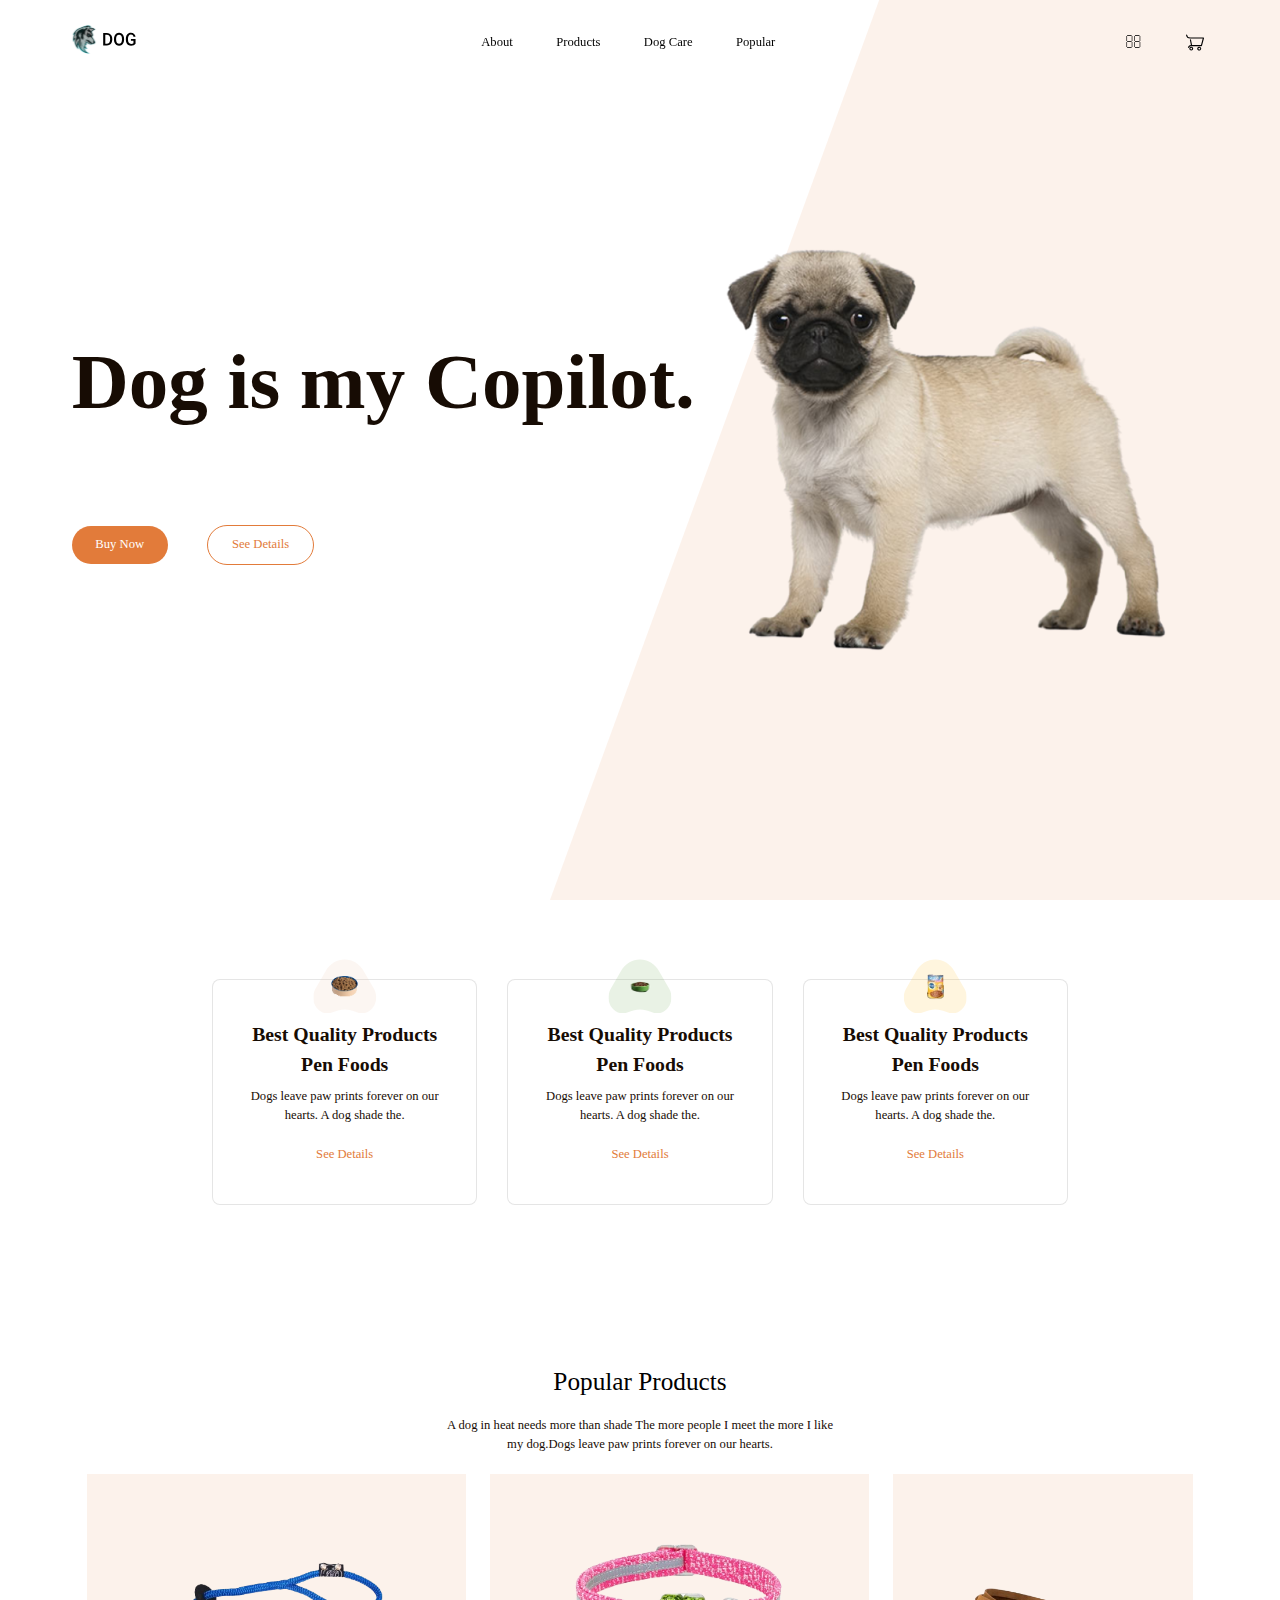
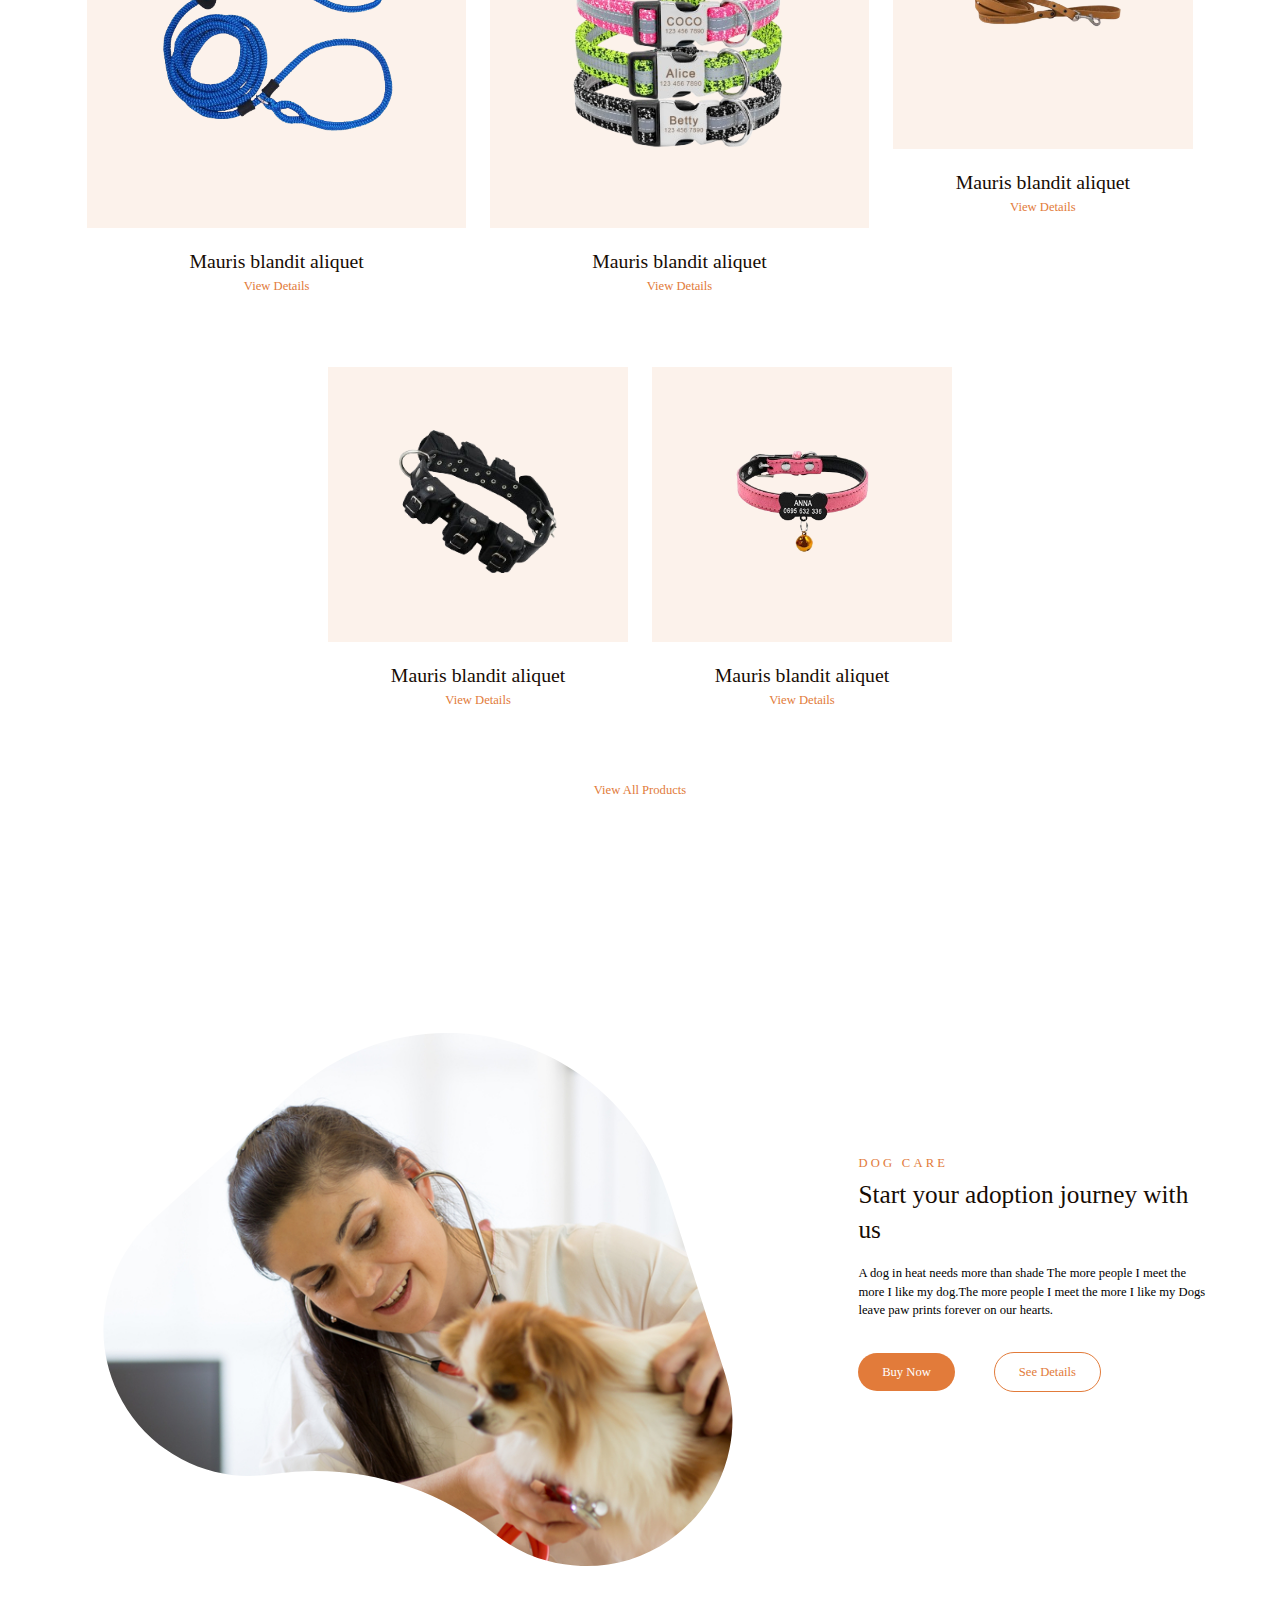
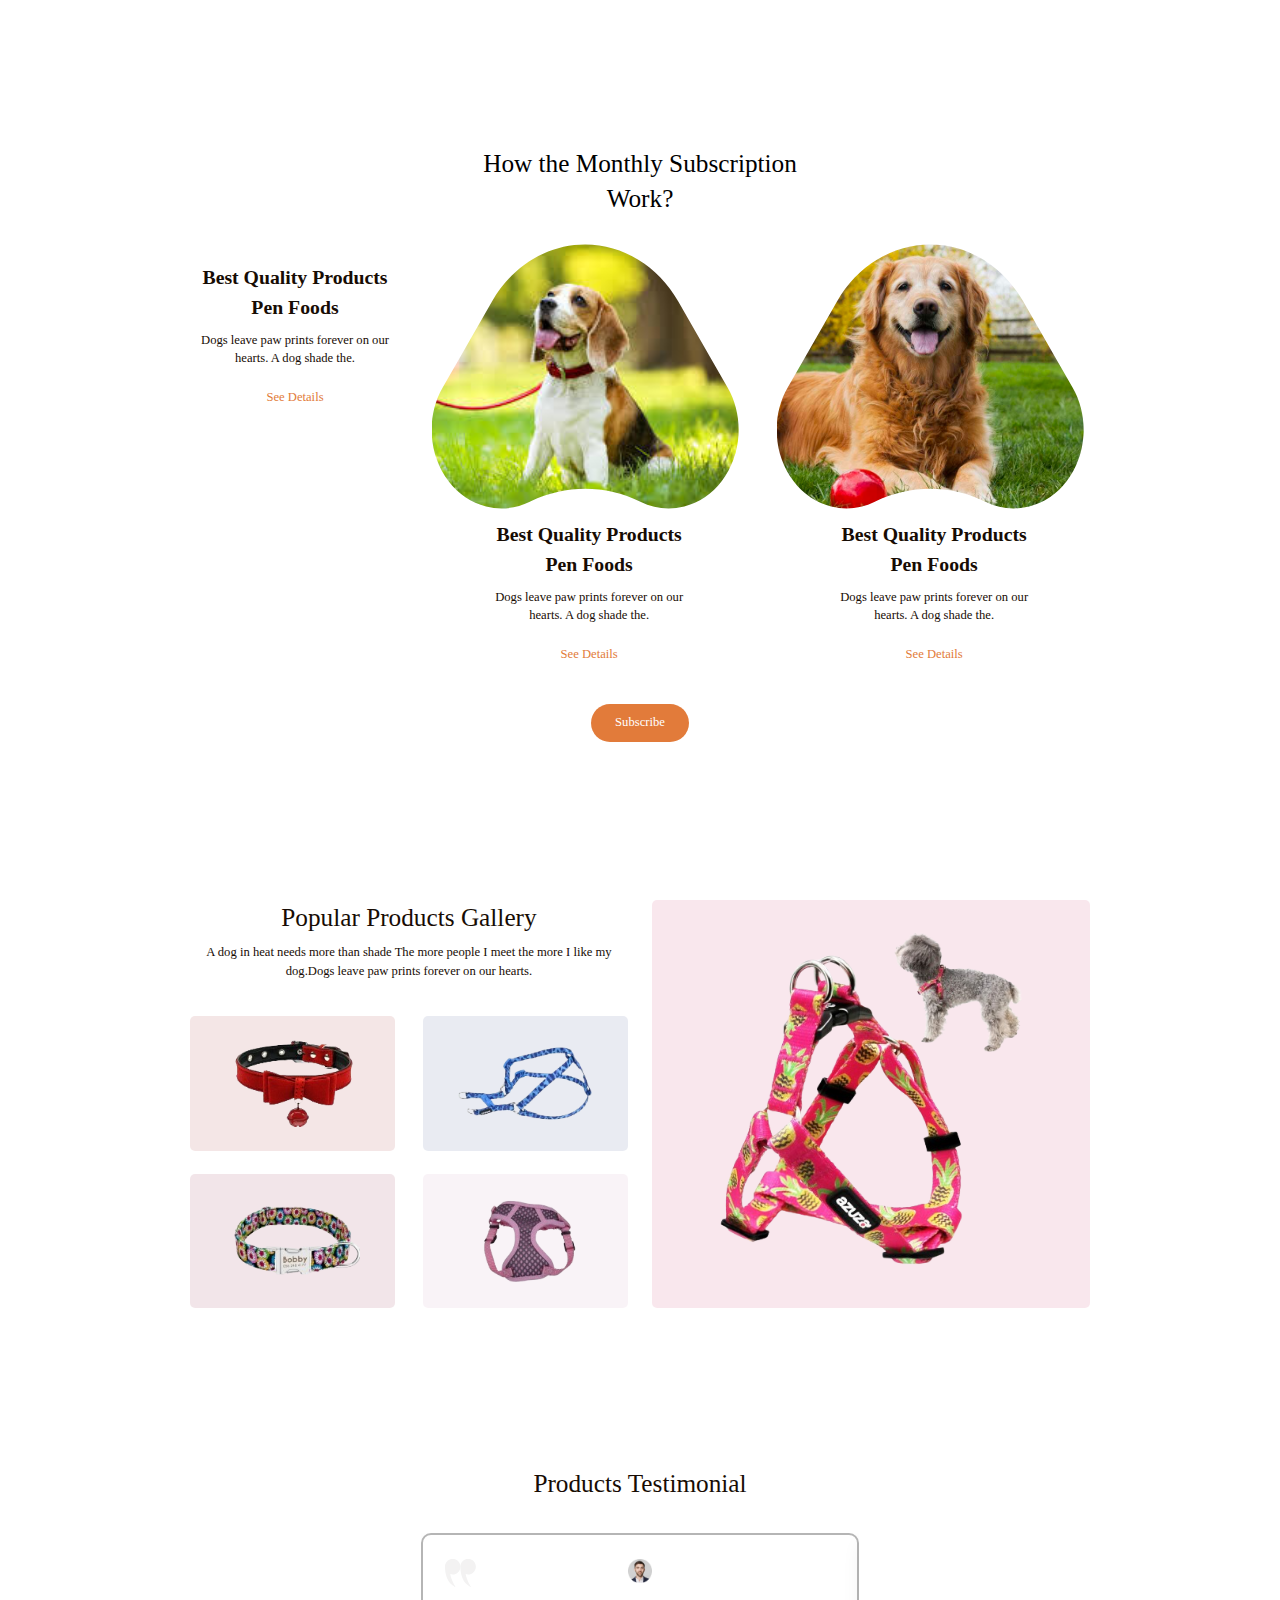
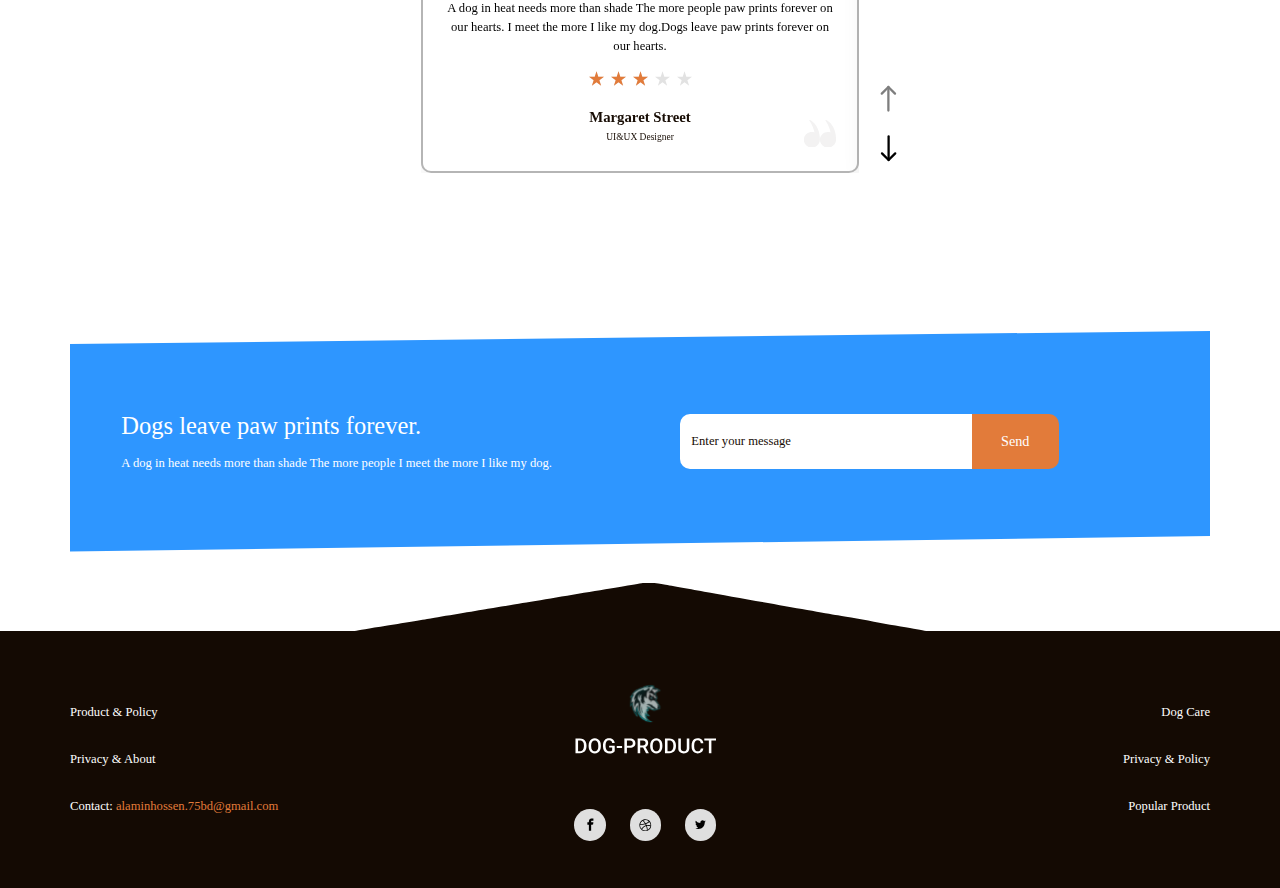
==== commit 5d597291: "версия на flex c длинной сеткой" ====
--- a/index.html
+++ b/index.html
@@ -23,8 +23,8 @@
     <header class="header">
         <div class="container">
             <nav class="menu">
-                <a class="menu__logo" href="#">
-                    <img class="menu__img logo" src="images/icons/logo.svg" alt="logo">
+                <a class="menu__link" href="#">
+                    <img class="menu__img" src="images/icons/logo.svg" alt="logo">
                 </a>
                 <ul class="menu__items">
                     <li class="menu__item">
@@ -186,7 +186,7 @@
                     </p>
                 </div>
                 <div class="popular__wrapper">
-                    <article class="popular__article popular__article--big">
+                    <article class="popular__article">
                         <a class="popular__link" href="#">
                             <div class="popular__images">
                                 <img class="popular__big" src="images/leash_blue.png" alt="Leash blue">
@@ -201,7 +201,7 @@
                             </div>
                         </a>
                     </article>
-                    <article class="popular__article popular__article--big">
+                    <article class="popular__article">
                         <a class="popular__link" href="#">
                             <div class="popular__images">
                                 <img class="popular__big" src="images/leash2.png" alt="leash2">
@@ -374,10 +374,12 @@
                 <button class="subscription__btn" type="button">
                     Subscribe
                 </button>
-                <svg class="sr-only" xmlns="http://www.w3.org/2000/svg">
+                <svg class="sr-only" width="250px" height="270px" xmlns="http://www.w3.org/2000/svg">
                     <defs>
+                        <!-- width:315px;
+                        height: 270px; -->
                         <clipPath id="mask3">
-                            <path
+                            <path 
                                 d="M246.655 57.0713C226.208 21.3372 191.384 0 153.499 0C115.615 0 80.7911 21.3372 60.3476 57.0713L11.078 143.177C2.90338 157.462 -0.868459 173.968 0.168103 190.897C1.20466 207.83 6.95602 223.598 16.7982 236.507C26.6472 249.405 39.6614 258.221 54.4333 262.004C69.2052 265.786 84.348 264.171 98.222 257.339L99.1511 256.877C134.061 240.03 173.953 240.185 208.774 257.339C217.756 261.763 227.272 264 236.875 264C242.096 264 247.348 263.336 252.552 262.008C267.324 258.229 280.338 249.413 290.19 236.511C300.036 223.613 305.791 207.841 306.831 190.904C307.871 173.968 304.099 157.466 295.924 143.173L246.655 57.0713Z"
                                 fill="url(#pattern0)" />
                         </clipPath>
@@ -559,8 +561,8 @@
                     </div>
                 </div>
                 <div class="footer__box">
-                    <a class="footer__logo logo" href="#">
-                        <img class="logo__img" src="images/icons/logo-footer.svg" alt="logo">
+                    <a class="footer__link" href="#">
+                        <img class="footer__img" src="images/icons/logo-footer.svg" alt="logo">
                     </a>
                     <ul class="social">
                         <li class="social__item">
--- a/css/style.min.css
+++ b/css/style.min.css
@@ -1 +1 @@
-@-webkit-keyframes fancybox-rotate{to{-webkit-transform:rotate(360deg);transform:rotate(360deg)}}@keyframes fancybox-rotate{to{-webkit-transform:rotate(360deg);transform:rotate(360deg)}}@font-face{font-family:"Poppins";font-weight:700;font-style:normal;src:url(../fonts/Poppins-Bold.woff2) format("woff2"),url(../fonts/Poppins-Bold.woff) format("woff");font-display:swap}@font-face{font-family:"Poppins";font-weight:400;font-style:normal;src:url(../fonts/Poppins-Regular.woff2) format("woff2"),url(../fonts/Poppins-Regular.woff) format("woff");font-display:swap}@font-face{font-family:"Roboto";font-weight:700;font-style:normal;src:url(../fonts/Roboto-Bold.woff2) format("woff2"),url(../fonts/Roboto-Bold.woff) format("woff");font-display:swap}@font-face{font-family:"Roboto";font-weight:500;font-style:normal;src:url(../fonts/Roboto-Medium.woff2) format("woff2"),url(../fonts/Roboto-Medium.woff) format("woff");font-display:swap}@font-face{font-family:"Roboto";font-weight:400;font-style:normal;src:url(../fonts/Roboto-Regular.woff2) format("woff2"),url(../fonts/Roboto-Regular.woff) format("woff");font-display:swap}html{-webkit-box-sizing:border-box;box-sizing:border-box}*,::after,::before{-webkit-box-sizing:inherit;box-sizing:inherit}.sr-only,ol,ul{padding:0}a{text-decoration:none;color:inherit}blockquote,body,dd,dl,figcaption,figure,h1,h2,h3,h4,h5,h6,li,ol,p,ul{margin:0}ul{list-style:none}img{max-width:100%}button,input,select,textarea{font:inherit}button{cursor:pointer}.fancybox-button div,body,html{height:100%}body{font-size:1.6rem;line-height:1.5;color:#000;font-weight:400;font-family:Roboto}.sr-only{position:absolute;width:1px;height:1px;margin:-1px;overflow:hidden;clip:rect(0,0,0,0);white-space:nowrap;border:0}.main{-webkit-box-flex:1;-ms-flex-positive:1;flex-grow:1}.container{max-width:1170px;margin:0 auto;padding:0 15px}.title{color:#170c04;font-family:Poppins}@supports (padding-top:clamp(4.5rem,2.2435897436rem + 7.0512820513vw,10rem)){.section{padding-top:clamp(4.5rem,2.2435897436rem + 7.0512820513vw,10rem)}}@supports not (padding-top:clamp(4.5rem,2.2435897436rem + 7.0512820513vw,10rem)){.section{padding-top:calc(4.5rem + 3.4375*(100vw - 32rem)/48.75)}}@supports (padding-bottom:clamp(4.5rem,2.2435897436rem + 7.0512820513vw,10rem)){.section{padding-bottom:clamp(4.5rem,2.2435897436rem + 7.0512820513vw,10rem)}}@supports not (padding-bottom:clamp(4.5rem,2.2435897436rem + 7.0512820513vw,10rem)){.section{padding-bottom:calc(4.5rem + 3.4375*(100vw - 32rem)/48.75)}}.box{display:-webkit-box;display:-ms-flexbox;display:flex;-webkit-box-align:center;-ms-flex-align:center;align-items:center}@supports (gap:clamp(2rem,.7692307692rem + 3.8461538462vw,5rem)){.box{gap:clamp(2rem,.7692307692rem + 3.8461538462vw,5rem)}}@supports not (gap:clamp(2rem,.7692307692rem + 3.8461538462vw,5rem)){.box{gap:calc(2rem + 1.875*(100vw - 32rem)/48.75)}}.box__btn{background-color:#e27b3a;border:0;color:#fff;padding:1.2rem 3rem;border-radius:24px;-webkit-transition:opacity .5s;transition:opacity .5s}.box__btn:focus{color:#14b4be}.box__btn:hover{opacity:.7}.box__btn:active{color:#fb0909}.box__link{padding:1.2rem 3rem;color:#e27b3a;border-radius:24px;border:1px solid #e27b3a;-webkit-transition:background-color .5s,color .5s;transition:background-color .5s,color .5s}.box__link:focus{color:#14b4be}.box__link:hover{background-color:#e27b3a;color:#fff}.box__link:active{color:#fb0909}.slick-list,.slick-slider{position:relative;display:block}.slick-slider{-webkit-box-sizing:border-box;box-sizing:border-box;-webkit-touch-callout:none;-webkit-user-select:none;-moz-user-select:none;-ms-user-select:none;user-select:none;-ms-touch-action:pan-y;touch-action:pan-y;-webkit-tap-highlight-color:transparent}.slick-list{overflow:hidden;margin:0;padding:0}.slick-list:focus{outline:0}.slick-list.dragging{cursor:pointer;cursor:hand}.slick-slider .slick-list,.slick-slider .slick-track{-webkit-transform:translate3d(0,0,0);-ms-transform:translate3d(0,0,0);transform:translate3d(0,0,0)}.slick-track{position:relative;left:0;top:0;display:block;margin-left:auto;margin-right:auto}.slick-track:after,.slick-track:before{content:"";display:table}.slick-track:after{clear:both}.slick-loading .slick-track{visibility:hidden}.slick-slide{float:left;height:100%;min-height:1px;display:none}[dir=rtl] .slick-slide{float:right}.slick-initialized .slick-slide,.slick-slide img{display:block}.slick-slide.slick-loading img{display:none}.slick-slide.dragging img{pointer-events:none}.slick-loading .slick-slide{visibility:hidden}.slick-vertical .slick-slide{display:block;height:auto;border:1px solid transparent}.slick-arrow.slick-hidden{display:none}body.compensate-for-scrollbar{overflow:hidden}.fancybox-active{height:auto}.fancybox-is-hidden{left:-9999px;margin:0;position:absolute!important;top:-9999px;visibility:hidden}.fancybox-container{-webkit-backface-visibility:hidden;height:100%;left:0;outline:0;position:fixed;-webkit-tap-highlight-color:transparent;top:0;-ms-touch-action:manipulation;touch-action:manipulation;-webkit-transform:translateZ(0);transform:translateZ(0);width:100%;z-index:99992}.fancybox-container *{-webkit-box-sizing:border-box;box-sizing:border-box}.fancybox-bg,.fancybox-inner,.fancybox-outer,.fancybox-stage{bottom:0;left:0;position:absolute;right:0;top:0}.fancybox-outer{-webkit-overflow-scrolling:touch;overflow-y:auto}.fancybox-bg{background:#1e1e1e;opacity:0;-webkit-transition-duration:inherit;transition-duration:inherit;-webkit-transition-property:opacity;transition-property:opacity;-webkit-transition-timing-function:cubic-bezier(.47,0,.74,.71);transition-timing-function:cubic-bezier(.47,0,.74,.71)}.fancybox-is-open .fancybox-bg{opacity:.9;-webkit-transition-timing-function:cubic-bezier(.22,.61,.36,1);transition-timing-function:cubic-bezier(.22,.61,.36,1)}.fancybox-infobar,.fancybox-toolbar{opacity:0;position:absolute;z-index:99997}.fancybox-caption,.fancybox-infobar,.fancybox-navigation .fancybox-button,.fancybox-toolbar{direction:ltr;-webkit-transition:opacity .25s ease,visibility 0s ease .25s;transition:opacity .25s ease,visibility 0s ease .25s;visibility:hidden}.fancybox-caption{opacity:0;position:absolute}.fancybox-navigation .fancybox-button{z-index:99997}.fancybox-show-caption .fancybox-caption,.fancybox-show-infobar .fancybox-infobar,.fancybox-show-nav .fancybox-navigation .fancybox-button,.fancybox-show-toolbar .fancybox-toolbar{opacity:1;-webkit-transition:opacity .25s ease 0s,visibility 0s ease 0s;transition:opacity .25s ease 0s,visibility 0s ease 0s;visibility:visible}.fancybox-infobar{color:#ccc;font-size:13px;-webkit-font-smoothing:subpixel-antialiased;height:44px;left:0;line-height:44px;min-width:44px;mix-blend-mode:difference;padding:0 10px;pointer-events:none;top:0;-webkit-touch-callout:none;-webkit-user-select:none;-moz-user-select:none;-ms-user-select:none;user-select:none}.fancybox-toolbar{right:0;top:0}.fancybox-stage{direction:ltr;overflow:visible;-webkit-transform:translateZ(0);transform:translateZ(0);z-index:99994}.fancybox-is-open .fancybox-stage{overflow:hidden}.fancybox-slide{-webkit-backface-visibility:hidden;display:none;height:100%;left:0;outline:0;overflow:auto;-webkit-overflow-scrolling:touch;padding:44px;position:absolute;text-align:center;top:0;-webkit-transition-property:opacity,-webkit-transform;transition-property:transform,opacity;transition-property:transform,opacity,-webkit-transform;white-space:normal;width:100%;z-index:99994}.fancybox-slide::before{content:"";display:inline-block;font-size:0;height:100%;vertical-align:middle;width:0}.fancybox-is-sliding .fancybox-slide,.fancybox-slide--current,.fancybox-slide--next,.fancybox-slide--previous{display:block}.fancybox-slide--image{overflow:hidden;padding:44px 0}.fancybox-slide--image::before{display:none}.fancybox-slide--html{padding:6px}.fancybox-content{background:#fff;display:inline-block;margin:0;max-width:100%;overflow:auto;-webkit-overflow-scrolling:touch;padding:44px;position:relative;text-align:left;vertical-align:middle}.fancybox-image,.fancybox-slide--image .fancybox-content,.fancybox-spaceball{background:0 0;left:0;max-width:none;padding:0;position:absolute;top:0;-webkit-user-select:none;-moz-user-select:none;-ms-user-select:none;user-select:none}.fancybox-slide--image .fancybox-content{-webkit-animation-timing-function:cubic-bezier(.5,0,.14,1);animation-timing-function:cubic-bezier(.5,0,.14,1);-webkit-backface-visibility:hidden;background-repeat:no-repeat;background-size:100% 100%;overflow:visible;-ms-transform-origin:top left;-webkit-transform-origin:top left;transform-origin:top left;-webkit-transition-property:opacity,-webkit-transform;transition-property:transform,opacity;transition-property:transform,opacity,-webkit-transform;z-index:99995}.fancybox-can-zoomOut .fancybox-content{cursor:-webkit-zoom-out;cursor:zoom-out}.fancybox-can-zoomIn .fancybox-content{cursor:-webkit-zoom-in;cursor:zoom-in}.fancybox-can-pan .fancybox-content,.fancybox-can-swipe .fancybox-content{cursor:-webkit-grab;cursor:grab}.fancybox-is-grabbing .fancybox-content{cursor:-webkit-grabbing;cursor:grabbing}.fancybox-container [data-selectable=true]{cursor:text}.fancybox-image,.fancybox-spaceball{border:0;height:100%;margin:0;max-height:none;width:100%}.fancybox-spaceball{z-index:1}.fancybox-slide--iframe .fancybox-content,.fancybox-slide--map .fancybox-content,.fancybox-slide--pdf .fancybox-content,.fancybox-slide--video .fancybox-content{height:100%;overflow:visible;padding:0;width:100%}.fancybox-slide--video .fancybox-content{background:#000}.fancybox-slide--map .fancybox-content{background:#e5e3df}.fancybox-slide--iframe .fancybox-content{background:#fff}.fancybox-iframe,.fancybox-video{background:0 0;border:0;display:block;height:100%;margin:0;overflow:hidden;padding:0;width:100%}.fancybox-iframe{left:0;position:absolute;top:0}.fancybox-error{background:#fff;cursor:default;max-width:400px;padding:40px;width:100%}.fancybox-error p{color:#444;font-size:16px;line-height:20px;margin:0;padding:0}.fancybox-button{background:rgba(30,30,30,.6);border:0;border-radius:0;-webkit-box-shadow:none;box-shadow:none;cursor:pointer;display:inline-block;height:44px;margin:0;padding:10px;position:relative;-webkit-transition:color .2s;transition:color .2s;vertical-align:top;visibility:inherit;width:44px;color:#ccc}.fancybox-button:link,.fancybox-button:visited{color:#ccc}.fancybox-button:hover{color:#fff}.fancybox-button:focus{outline:0}.fancybox-button.fancybox-focus{outline:1px dotted}.fancybox-button[disabled],.fancybox-button[disabled]:hover{color:#888;cursor:default;outline:0}.fancybox-button svg{display:block;height:100%;overflow:visible;position:relative;width:100%}.fancybox-button svg path{fill:currentColor;stroke-width:0}.fancybox-button--fsenter svg:nth-child(2),.fancybox-button--fsexit svg:nth-child(1),.fancybox-button--pause svg:nth-child(1),.fancybox-button--play svg:nth-child(2){display:none}.fancybox-progress{background:#ff5268;height:2px;left:0;position:absolute;right:0;top:0;-ms-transform:scaleX(0);-webkit-transform:scaleX(0);transform:scaleX(0);-ms-transform-origin:0;-webkit-transform-origin:0;transform-origin:0;-webkit-transition-property:-webkit-transform;transition-property:transform;transition-property:transform,-webkit-transform;-webkit-transition-timing-function:linear;transition-timing-function:linear;z-index:99998}.fancybox-close-small{background:0 0;border:0;border-radius:0;color:#ccc;cursor:pointer;opacity:.8;padding:8px;position:absolute;right:-12px;top:-44px;z-index:401}.fancybox-close-small:hover{color:#fff;opacity:1}.fancybox-slide--html .fancybox-close-small{color:currentColor;padding:10px;right:0;top:0}.fancybox-slide--image.fancybox-is-scaling .fancybox-content{overflow:hidden}.fancybox-is-scaling .fancybox-close-small,.fancybox-is-zoomable.fancybox-can-pan .fancybox-close-small{display:none}.fancybox-navigation .fancybox-button{background-clip:content-box;height:100px;opacity:0;position:absolute;top:calc(50% - 50px);width:70px}.fancybox-navigation .fancybox-button div{padding:7px}.fancybox-navigation .fancybox-button--arrow_left{left:0;left:env(safe-area-inset-left);padding:31px 26px 31px 6px}.fancybox-navigation .fancybox-button--arrow_right{padding:31px 6px 31px 26px;right:0;right:env(safe-area-inset-right)}.fancybox-caption{background:-webkit-gradient(linear,left bottom,left top,from(rgba(0,0,0,.85)),color-stop(50%,rgba(0,0,0,.3)),color-stop(65%,rgba(0,0,0,.15)),color-stop(75.5%,rgba(0,0,0,.075)),color-stop(82.85%,rgba(0,0,0,.037)),color-stop(88%,rgba(0,0,0,.019)),to(transparent));background:linear-gradient(to top,rgba(0,0,0,.85) 0,rgba(0,0,0,.3) 50%,rgba(0,0,0,.15) 65%,rgba(0,0,0,.075) 75.5%,rgba(0,0,0,.037) 82.85%,rgba(0,0,0,.019) 88%,transparent 100%);bottom:0;color:#eee;font-size:14px;font-weight:400;left:0;line-height:1.5;padding:75px 44px 25px;pointer-events:none;right:0;text-align:center;z-index:99996}@supports (padding:max(0px)){.fancybox-caption{padding:75px max(44px,env(safe-area-inset-right)) max(25px,env(safe-area-inset-bottom)) max(44px,env(safe-area-inset-left))}}.fancybox-caption--separate{margin-top:-50px}.fancybox-caption__body{max-height:50vh;overflow:auto;pointer-events:all}.fancybox-caption a,.fancybox-caption a:link,.fancybox-caption a:visited{color:#ccc;text-decoration:none}.fancybox-caption a:hover{color:#fff;text-decoration:underline}.fancybox-loading{-webkit-animation:fancybox-rotate 1s linear infinite;animation:fancybox-rotate 1s linear infinite;background:0 0;border:4px solid #888;border-bottom-color:#fff;border-radius:50%;height:50px;left:50%;margin:-25px 0 0 -25px;opacity:.7;padding:0;position:absolute;top:50%;width:50px;z-index:99999}.fancybox-animated{-webkit-transition-timing-function:cubic-bezier(0,0,.25,1);transition-timing-function:cubic-bezier(0,0,.25,1)}.fancybox-fx-slide.fancybox-slide--previous{opacity:0;-webkit-transform:translate3d(-100%,0,0);transform:translate3d(-100%,0,0)}.fancybox-fx-slide.fancybox-slide--next{opacity:0;-webkit-transform:translate3d(100%,0,0);transform:translate3d(100%,0,0)}.fancybox-fx-slide.fancybox-slide--current{opacity:1;-webkit-transform:translate3d(0,0,0);transform:translate3d(0,0,0)}.fancybox-fx-fade.fancybox-slide--next,.fancybox-fx-fade.fancybox-slide--previous{opacity:0;-webkit-transition-timing-function:cubic-bezier(.19,1,.22,1);transition-timing-function:cubic-bezier(.19,1,.22,1)}.fancybox-fx-fade.fancybox-slide--current{opacity:1}.fancybox-fx-zoom-in-out.fancybox-slide--previous{opacity:0;-webkit-transform:scale3d(1.5,1.5,1.5);transform:scale3d(1.5,1.5,1.5)}.fancybox-fx-zoom-in-out.fancybox-slide--next{opacity:0;-webkit-transform:scale3d(.5,.5,.5);transform:scale3d(.5,.5,.5)}.fancybox-fx-zoom-in-out.fancybox-slide--current{opacity:1;-webkit-transform:scale3d(1,1,1);transform:scale3d(1,1,1)}.fancybox-fx-rotate.fancybox-slide--previous{opacity:0;-ms-transform:rotate(-360deg);-webkit-transform:rotate(-360deg);transform:rotate(-360deg)}.fancybox-fx-rotate.fancybox-slide--next{opacity:0;-ms-transform:rotate(360deg);-webkit-transform:rotate(360deg);transform:rotate(360deg)}.fancybox-fx-rotate.fancybox-slide--current{opacity:1;-ms-transform:rotate(0deg);-webkit-transform:rotate(0deg);transform:rotate(0deg)}.fancybox-fx-circular.fancybox-slide--previous{opacity:0;-webkit-transform:scale3d(0,0,0) translate3d(-100%,0,0);transform:scale3d(0,0,0) translate3d(-100%,0,0)}.fancybox-fx-circular.fancybox-slide--next{opacity:0;-webkit-transform:scale3d(0,0,0) translate3d(100%,0,0);transform:scale3d(0,0,0) translate3d(100%,0,0)}.fancybox-fx-circular.fancybox-slide--current{opacity:1;-webkit-transform:scale3d(1,1,1) translate3d(0,0,0);transform:scale3d(1,1,1) translate3d(0,0,0)}.fancybox-fx-tube.fancybox-slide--previous{-webkit-transform:translate3d(-100%,0,0) scale(.1) skew(-10deg);transform:translate3d(-100%,0,0) scale(.1) skew(-10deg)}.fancybox-fx-tube.fancybox-slide--next{-webkit-transform:translate3d(100%,0,0) scale(.1) skew(10deg);transform:translate3d(100%,0,0) scale(.1) skew(10deg)}.fancybox-fx-tube.fancybox-slide--current{-webkit-transform:translate3d(0,0,0) scale(1);transform:translate3d(0,0,0) scale(1)}.fancybox-share{background:#f4f4f4;border-radius:3px;max-width:90%;padding:30px;text-align:center}.fancybox-share h1{color:#222;font-size:35px;font-weight:700;margin:0 0 20px}.fancybox-share p{margin:0;padding:0}.fancybox-share__button{border:0;border-radius:3px;display:inline-block;font-size:14px;font-weight:700;line-height:40px;margin:0 5px 10px;min-width:130px;padding:0 15px;text-decoration:none;-webkit-transition:all .2s;transition:all .2s;-webkit-user-select:none;-moz-user-select:none;-ms-user-select:none;user-select:none;white-space:nowrap}.fancybox-share__button:link,.fancybox-share__button:visited{color:#fff}.fancybox-share__button:hover{text-decoration:none}.fancybox-share__button--fb{background:#3b5998}.fancybox-share__button--fb:hover{background:#344e86}.fancybox-share__button--pt{background:#bd081d}.fancybox-share__button--pt:hover{background:#aa0719}.fancybox-share__button--tw{background:#1da1f2}.fancybox-share__button--tw:hover{background:#0d95e8}.fancybox-share__button svg{height:25px;margin-right:7px;position:relative;top:-1px;vertical-align:middle;width:25px}.fancybox-share__button svg path{fill:#fff}.fancybox-share__input{background:0 0;border:0;border-bottom:1px solid #d7d7d7;border-radius:0;color:#5d5b5b;font-size:14px;margin:10px 0 0;outline:0;padding:10px 15px;width:100%}.fancybox-thumbs{background:#ddd;bottom:0;display:none;margin:0;-webkit-overflow-scrolling:touch;-ms-overflow-style:-ms-autohiding-scrollbar;padding:2px 2px 4px;position:absolute;right:0;-webkit-tap-highlight-color:transparent;top:0;width:212px;z-index:99995}.fancybox-thumbs-x{overflow-x:auto;overflow-y:hidden}.fancybox-show-thumbs .fancybox-thumbs{display:block}.fancybox-show-thumbs .fancybox-inner{right:212px}.fancybox-thumbs__list{font-size:0;height:100%;list-style:none;margin:0;overflow-x:hidden;overflow-y:auto;padding:0;position:relative;white-space:nowrap;width:100%}.fancybox-thumbs-x .fancybox-thumbs__list{overflow:hidden}.fancybox-thumbs-y .fancybox-thumbs__list::-webkit-scrollbar{width:7px}.fancybox-thumbs-y .fancybox-thumbs__list::-webkit-scrollbar-track{background:#fff;border-radius:10px;-webkit-box-shadow:inset 0 0 6px rgba(0,0,0,.3);box-shadow:inset 0 0 6px rgba(0,0,0,.3)}.fancybox-thumbs-y .fancybox-thumbs__list::-webkit-scrollbar-thumb{background:#2a2a2a;border-radius:10px}.fancybox-thumbs__list a{-webkit-backface-visibility:hidden;backface-visibility:hidden;background-color:rgba(0,0,0,.1);background-position:center center;background-repeat:no-repeat;background-size:cover;cursor:pointer;float:left;height:75px;margin:2px;max-height:calc(100% - 8px);max-width:calc(50% - 4px);outline:0;overflow:hidden;padding:0;position:relative;-webkit-tap-highlight-color:transparent;width:100px}.fancybox-thumbs__list a::before{border:6px solid #ff5268;bottom:0;content:"";left:0;opacity:0;position:absolute;right:0;top:0;-webkit-transition:all .2s cubic-bezier(.25,.46,.45,.94);transition:all .2s cubic-bezier(.25,.46,.45,.94);z-index:99991}.fancybox-thumbs__list a:focus::before{opacity:.5}.fancybox-thumbs__list a.fancybox-thumbs-active::before{opacity:1}.jq-ry-container{position:relative;padding:0 5px;line-height:0;display:block;cursor:pointer;-webkit-box-sizing:content-box;box-sizing:content-box;direction:ltr}.jq-ry-container[readonly=readonly]{cursor:default}.jq-ry-container>.jq-ry-group-wrapper{position:relative;width:100%}.jq-ry-container>.jq-ry-group-wrapper>.jq-ry-group{position:relative;line-height:0;z-index:10;white-space:nowrap}.jq-ry-container>.jq-ry-group-wrapper>.jq-ry-group>svg{display:inline-block}.jq-ry-container>.jq-ry-group-wrapper>.jq-ry-group.jq-ry-normal-group{width:100%}.jq-ry-container>.jq-ry-group-wrapper>.jq-ry-group.jq-ry-rated-group{width:0;z-index:11;position:absolute;top:0;left:0;overflow:hidden}.header{padding:3rem 0;position:fixed;top:0;left:0;right:0;z-index:100;background-color:transparent;-webkit-box-align:center;-ms-flex-align:center;align-items:center}.header-fixed{background-color:silver}.link-active{color:#2e96ff}.menu{display:-webkit-box;display:-ms-flexbox;display:flex;-webkit-box-pack:justify;-ms-flex-pack:justify;justify-content:space-between}@supports (grid-gap:clamp(2rem,1.3846153846rem + 1.9230769231vw,3.5rem)){.menu{grid-gap:clamp(2rem,1.3846153846rem + 1.9230769231vw,3.5rem)}}@supports not (grid-gap:clamp(2rem,1.3846153846rem + 1.9230769231vw,3.5rem)){.menu{grid-gap:calc(2rem + .9375*(100vw - 32rem)/48.75)}}.menu__logo{line-height:0}.menu__btn{display:none}.menu__logo{width:85px;height:40px;-o-object-fit:contain;object-fit:contain}.menu__items{display:-webkit-box;display:-ms-flexbox;display:flex;-webkit-box-pack:justify;-ms-flex-pack:justify;justify-content:space-between;-webkit-box-align:center;-ms-flex-align:center;align-items:center}@supports (gap:clamp(2rem,.5641025641rem + 4.4871794872vw,5.5rem)){.menu__items{gap:clamp(2rem,.5641025641rem + 4.4871794872vw,5.5rem)}}@supports not (gap:clamp(2rem,.5641025641rem + 4.4871794872vw,5.5rem)){.menu__items{gap:calc(2rem + 2.1875*(100vw - 32rem)/48.75)}}.menu__item{text-align:center;-webkit-transition:color .5s;transition:color .5s}.menu__item:focus{color:#14b4be}.menu__item:hover,.quality__link:hover .quality__subtext{color:#2e96ff}.menu__item:active{color:#fb0909}.menu__link{display:block}.menu__nav{display:-webkit-box;display:-ms-flexbox;display:flex;-webkit-box-pack:justify;-ms-flex-pack:justify;justify-content:space-between;-webkit-box-align:center;-ms-flex-align:center;align-items:center}@supports (gap:clamp(2rem,1.1794871795rem + 2.5641025641vw,4rem)){.menu__nav{gap:clamp(2rem,1.1794871795rem + 2.5641025641vw,4rem)}}@supports not (gap:clamp(2rem,1.1794871795rem + 2.5641025641vw,4rem)){.menu__nav{gap:calc(2rem + 1.25*(100vw - 32rem)/48.75)}}.menu__button{border:0;background-color:transparent;line-height:0;-webkit-transition:color .5s;transition:color .5s}.menu__button:focus{color:#14b4be}.menu__button:hover path,.menu__button:hover text{fill:#2e96ff}.menu__button:active{color:#fb0909}.intro,.intro__wrapper{display:-webkit-box;display:-ms-flexbox;display:flex;-webkit-box-align:center;-ms-flex-align:center;align-items:center}.intro{position:relative}.intro::before{content:"";position:absolute;top:0;right:0;width:95rem;height:100vh;background-image:url(../images/icons/rectangle-big.svg);background-repeat:no-repeat;background-position:center;background-size:cover;z-index:-1}.intro__wrapper{height:100vh;-webkit-box-pack:center;-ms-flex-pack:center;justify-content:center}.intro__title{font-size:10rem;font-weight:700;line-height:1.2}@supports (margin-bottom:clamp(2rem,-2.1025641026rem + 12.8205128205vw,12rem)){.intro__title{margin-bottom:clamp(2rem,-2.1025641026rem + 12.8205128205vw,12rem)}}@supports not (margin-bottom:clamp(2rem,-2.1025641026rem + 12.8205128205vw,12rem)){.intro__title{margin-bottom:calc(2rem + 6.25*(100vw - 32rem)/48.75)}}.intro__img{width:65rem;height:51rem;-o-object-fit:contain;object-fit:contain}.quality__items{display:-webkit-box;display:-ms-flexbox;display:flex;-ms-flex-wrap:wrap;flex-wrap:wrap;-webkit-box-pack:center;-ms-flex-pack:center;justify-content:center;gap:30px}.quality__item{text-align:center;border-radius:8px;background-color:#fff;position:relative;border:1px solid rgba(0,0,0,.1)}.quality__images{position:absolute;top:-2.6rem;left:50%;-webkit-transform:translateX(-50%);-ms-transform:translateX(-50%);transform:translateX(-50%);-webkit-clip-path:url(#mask4);clip-path:url(#mask4);width:63px;height:54px;display:-webkit-box;display:-ms-flexbox;display:flex;-webkit-box-pack:center;-ms-flex-pack:center;justify-content:center;-webkit-box-align:center;-ms-flex-align:center;align-items:center}.quality__images--bowl{background-color:rgba(232,196,166,.15)}.quality__images--bowl2{background-color:rgba(107,171,79,.15)}.quality__images--bowl3{background-color:rgba(252,191,36,.15)}.quality__img{width:3.5rem;height:3.5rem;-o-object-fit:cover;object-fit:cover}.quality__subtitle{color:#170c04;font-family:Poppins;font-size:2.5rem;max-width:27rem;margin:0 auto 1rem}.quality__text{color:#170c04;max-width:25rem;margin:0 auto 2.5rem}.quality__subtext{color:#e27b3a}.quality__link{-webkit-transition:color .5s;transition:color .5s;display:block;padding:40px 25px}.quality__link:focus{color:#14b4be}.quality__link:active{color:#fb0909}.popular__title{text-align:center;font-size:3.2rem;font-weight:500;max-width:30rem;margin:0 auto 2rem}.popular__text{color:#170c04;text-align:center;max-width:50.5rem;margin:0 auto 2.5rem;display:-webkit-box;-webkit-line-clamp:6;-webkit-box-orient:vertical;overflow:hidden}.popular__text--details{color:#e27b3a;margin:0 auto}.popular__wrapper{display:-webkit-box;display:-ms-flexbox;display:flex;-ms-flex-wrap:wrap;flex-wrap:wrap;-webkit-box-pack:center;-ms-flex-pack:center;justify-content:center;margin-bottom:6.5rem}@supports (row-gap:clamp(2rem,.1538461538rem + 5.7692307692vw,6.5rem)){.popular__wrapper{row-gap:clamp(2rem,.1538461538rem + 5.7692307692vw,6.5rem)}}@supports not (row-gap:clamp(2rem,.1538461538rem + 5.7692307692vw,6.5rem)){.popular__wrapper{row-gap:calc(2rem + 2.8125*(100vw - 32rem)/48.75)}}@supports (grid-column-gap:clamp(2rem,1.5897435897rem + 1.2820512821vw,3rem)){.popular__wrapper{grid-column-gap:clamp(2rem,1.5897435897rem + 1.2820512821vw,3rem)}}@supports not (grid-column-gap:clamp(2rem,1.5897435897rem + 1.2820512821vw,3rem)){.popular__wrapper{grid-column-gap:calc(2rem + .625*(100vw - 32rem)/48.75)}}.popular__article{cursor:pointer;text-align:center;-webkit-transition:opacity .5s;transition:opacity .5s;-ms-grid-column-span:4;grid-column-end:span 4}.popular__article--big{-ms-grid-column-span:6;grid-column-end:span 6}.popular__article--small{max-width:360px}.popular__article:focus{color:#14b4be}.popular__article:hover{opacity:.15}.popular__article:active{color:#fb0909}.popular__images{background-color:#fcf2eb}@supports (padding-bottom:clamp(2rem,-.0512820513rem + 6.4102564103vw,7rem)){.popular__images{padding-bottom:clamp(2rem,-.0512820513rem + 6.4102564103vw,7rem)}}@supports not (padding-bottom:clamp(2rem,-.0512820513rem + 6.4102564103vw,7rem)){.popular__images{padding-bottom:calc(2rem + 3.125*(100vw - 32rem)/48.75)}}@supports (padding-top:clamp(2rem,-.0512820513rem + 6.4102564103vw,7rem)){.popular__images{padding-top:clamp(2rem,-.0512820513rem + 6.4102564103vw,7rem)}}@supports not (padding-top:clamp(2rem,-.0512820513rem + 6.4102564103vw,7rem)){.popular__images{padding-top:calc(2rem + 3.125*(100vw - 32rem)/48.75)}}@supports (padding-left:clamp(1rem,-2.2820512821rem + 10.2564102564vw,9rem)){.popular__images{padding-left:clamp(1rem,-2.2820512821rem + 10.2564102564vw,9rem)}}@supports not (padding-left:clamp(1rem,-2.2820512821rem + 10.2564102564vw,9rem)){.popular__images{padding-left:calc(1rem + 5*(100vw - 32rem)/48.75)}}@supports (padding-right:clamp(1rem,-2.2820512821rem + 10.2564102564vw,9rem)){.popular__images{padding-right:clamp(1rem,-2.2820512821rem + 10.2564102564vw,9rem)}}@supports not (padding-right:clamp(1rem,-2.2820512821rem + 10.2564102564vw,9rem)){.popular__images{padding-right:calc(1rem + 5*(100vw - 32rem)/48.75)}}.popular__big,.popular__small{-o-object-fit:contain;object-fit:contain;width:30rem;height:30rem}.popular__small{width:20rem;height:20rem}.popular__box{padding-bottom:2.5rem;padding-top:2.5rem}.popular__subtitle{color:#170c04;font-family:Poppins;font-size:2.5rem;font-weight:500}.popular__wrap{text-align:center}.popular__view{color:#e27b3a;display:inline-block;-webkit-transition:color .5s;transition:color .5s}.popular__view:focus{color:#14b4be}.popular__view:hover,.subscription__link:hover .subscription__subtext{color:#2e96ff}.popular__view:active{color:#fb0909}.adoption__wrapper{display:-webkit-box;display:-ms-flexbox;display:flex;-webkit-box-align:center;-ms-flex-align:center;align-items:center;-ms-flex-wrap:wrap;flex-wrap:wrap;gap:20px}.adoption__img{width:670px;height:630px;-o-object-fit:cover;object-fit:cover;-o-object-position:-23px 57px;object-position:-23px 57px;-webkit-clip-path:url(#mask2);clip-path:url(#mask2)}.adoption__box{max-width:44.5rem;margin-left:auto}.adoption__pretext{color:#e27b3a;font-family:Roboto;font-weight:500;letter-spacing:3.2px;text-transform:uppercase;margin-bottom:.5rem}.adoption__title{font-size:3.2rem;font-weight:500;line-height:1.4;margin-bottom:2rem}.adoption__text{display:-webkit-box;-webkit-line-clamp:6;-webkit-box-orient:vertical;overflow:hidden;margin-bottom:4rem}.subscription__title{text-align:center;font-size:3.2rem;font-weight:500;line-height:1.4;max-width:40rem;margin:0 auto 3.5rem}.subscription__items{display:-webkit-box;display:-ms-flexbox;display:flex;-ms-flex-wrap:wrap;flex-wrap:wrap;-webkit-box-pack:center;-ms-flex-pack:center;justify-content:center;gap:30px}@supports (margin-bottom:clamp(2rem,.7692307692rem + 3.8461538462vw,5rem)){.subscription__items{margin-bottom:clamp(2rem,.7692307692rem + 3.8461538462vw,5rem)}}@supports not (margin-bottom:clamp(2rem,.7692307692rem + 3.8461538462vw,5rem)){.subscription__items{margin-bottom:calc(2rem + 1.875*(100vw - 32rem)/48.75)}}.subscription__item{text-align:center;border-radius:8px;background-color:#fff;position:relative}.subscription__link{-webkit-transition:color .5s;transition:color .5s;display:block}.subscription__link:focus{color:#14b4be}.subscription__link:active{color:#fb0909}.subscription__img{width:31.5rem;height:27rem;-webkit-clip-path:url(#mask3);clip-path:url(#mask3);-o-object-fit:cover;object-fit:cover}.subscription__img--dog2,.subscription__img--dog3{-o-object-position:right;object-position:right}.subscription__img--dog1{-o-object-position:left;object-position:left}.subscription__subtitle{color:#170c04;font-family:Poppins;font-size:2.5rem;max-width:27rem;margin:0 auto 1rem}.subscription__text{color:#170c04;max-width:25rem;margin:0 auto 2.5rem}.subscription__subtext{color:#e27b3a}.subscription__btn{display:-ms-grid;display:grid;margin:0 auto;background-color:#e27b3a;border:0;color:#fff;padding:1.2rem 3rem;border-radius:24px;-webkit-transition:opacity .5s;transition:opacity .5s}.subscription__btn:focus{color:#14b4be}.subscription__btn:hover{opacity:.7}.subscription__btn:active{color:#fb0909}.gallery__wrapper{display:-webkit-box;display:-ms-flexbox;display:flex;-webkit-box-pack:center;-ms-flex-pack:center;justify-content:center}@supports (gap:clamp(2rem,1.5897435897rem + 1.2820512821vw,3rem)){.gallery__wrapper{gap:clamp(2rem,1.5897435897rem + 1.2820512821vw,3rem)}}@supports not (gap:clamp(2rem,1.5897435897rem + 1.2820512821vw,3rem)){.gallery__wrapper{gap:calc(2rem + .625*(100vw - 32rem)/48.75)}}.gallery__left{max-width:55.5rem}.gallery__title{text-align:center;font-size:3.2rem;font-weight:500;line-height:1.4;margin-bottom:1rem}.gallery__text{color:#170c04;text-align:center;margin-bottom:4.5rem}.gallery__content{display:-webkit-box;display:-ms-flexbox;display:flex;-ms-flex-wrap:wrap;flex-wrap:wrap;-webkit-box-pack:justify;-ms-flex-pack:justify;justify-content:space-between}@supports (gap:clamp(2rem,1.5897435897rem + 1.2820512821vw,3rem)){.gallery__content{gap:clamp(2rem,1.5897435897rem + 1.2820512821vw,3rem)}}@supports not (gap:clamp(2rem,1.5897435897rem + 1.2820512821vw,3rem)){.gallery__content{gap:calc(2rem + .625*(100vw - 32rem)/48.75)}}.gallery__item{border-radius:5px;-webkit-transition:opacity .5s;transition:opacity .5s;cursor:pointer}.gallery__item:focus{color:#14b4be}.gallery__item:hover{opacity:.15}.gallery__item:active{color:#fb0909}.gallery__item--1{background-color:rgba(143,10,8,.1)}.gallery__item--2{background-color:rgba(36,61,125,.1)}.gallery__item--3{background-color:rgba(128,0,38,.1)}.gallery__item--4{background-color:rgba(196,140,173,.1)}.gallery__item--5{background-color:rgba(196,20,74,.1)}.gallery__link{display:-webkit-box;display:-ms-flexbox;display:flex;padding:3rem 2.5rem}.gallery__link--5{padding:4rem 4.5rem 4.5rem}.gallery__img{width:21rem;height:11rem;-o-object-fit:contain;object-fit:contain}.gallery__img--big{width:46.5rem;height:42.5rem}.reviews__title{text-align:center;font-size:3.2rem;font-weight:500;line-height:1.4;margin-bottom:4rem}.trust__slider{max-width:55.5rem;margin:0 auto}.trust__item{max-width:55.5rem;text-align:center;padding:3rem;position:relative;border:2px solid rgba(0,0,0,.29);border-radius:10px;-webkit-box-shadow:0 8px 20px 0 rgba(0,0,0,.06);box-shadow:0 8px 20px 0 rgba(0,0,0,.06)}.trust__item::after,.trust__item::before{content:"";position:absolute;height:3.5rem;width:4rem;background-repeat:no-repeat;background-position:center;background-size:cover}.trust__item::before{top:10%;left:5%;background-image:url(../images/icons/quotes-bottom.svg)}.trust__item::after{bottom:10%;right:5%;background-image:url(../images/icons/quotes-top.svg)}.trust__img{width:3rem;height:3rem;margin:0 auto 2rem}.trust__text{margin-bottom:2rem;max-width:49.5rem}.trust__subtitle{color:#170c04}.trust__subtext{color:#170c04;font-size:1.2rem;font-weight:400;line-height:2}.jq-ry-container{margin:0 auto 2.5rem}.slick-next,.slick-prev{border:0;background-color:transparent;position:absolute;bottom:25%;right:-10%;line-height:0}.slick-next{bottom:4%;-webkit-transform:rotate(180deg);-ms-transform:rotate(180deg);transform:rotate(180deg)}.slick-disabled{opacity:.5}.prints__wrapper{-webkit-clip-path:polygon(0 6%,100% 0,100% 93%,0 100%);clip-path:polygon(0 6%,100% 0,100% 93%,0 100%);background-color:#2e96ff;display:-webkit-box;display:-ms-flexbox;display:flex;-webkit-box-pack:center;-ms-flex-pack:center;justify-content:center;-webkit-box-align:center;-ms-flex-align:center;align-items:center}@supports (padding-bottom:clamp(2rem,-1.2820512821rem + 10.2564102564vw,10rem)){.prints__wrapper{padding-bottom:clamp(2rem,-1.2820512821rem + 10.2564102564vw,10rem)}}@supports not (padding-bottom:clamp(2rem,-1.2820512821rem + 10.2564102564vw,10rem)){.prints__wrapper{padding-bottom:calc(2rem + 5*(100vw - 32rem)/48.75)}}@supports (padding-top:clamp(2rem,-1.2820512821rem + 10.2564102564vw,10rem)){.prints__wrapper{padding-top:clamp(2rem,-1.2820512821rem + 10.2564102564vw,10rem)}}@supports not (padding-top:clamp(2rem,-1.2820512821rem + 10.2564102564vw,10rem)){.prints__wrapper{padding-top:calc(2rem + 5*(100vw - 32rem)/48.75)}}@supports (padding-left:clamp(2rem,.1538461538rem + 5.7692307692vw,6.5rem)){.prints__wrapper{padding-left:clamp(2rem,.1538461538rem + 5.7692307692vw,6.5rem)}}@supports not (padding-left:clamp(2rem,.1538461538rem + 5.7692307692vw,6.5rem)){.prints__wrapper{padding-left:calc(2rem + 2.8125*(100vw - 32rem)/48.75)}}@supports (padding-right:clamp(2rem,.1538461538rem + 5.7692307692vw,6.5rem)){.prints__wrapper{padding-right:clamp(2rem,.1538461538rem + 5.7692307692vw,6.5rem)}}@supports not (padding-right:clamp(2rem,.1538461538rem + 5.7692307692vw,6.5rem)){.prints__wrapper{padding-right:calc(2rem + 2.8125*(100vw - 32rem)/48.75)}}@supports (gap:clamp(1rem,-2.6923076923rem + 11.5384615385vw,10rem)){.prints__wrapper{gap:clamp(1rem,-2.6923076923rem + 11.5384615385vw,10rem)}}@supports not (gap:clamp(1rem,-2.6923076923rem + 11.5384615385vw,10rem)){.prints__wrapper{gap:calc(1rem + 5.625*(100vw - 32rem)/48.75)}}.prints__item{width:50%}.prints__title{color:#fff;font-family:Poppins;font-size:3.1rem;font-weight:500;line-height:1.3;margin-bottom:1.5rem}.prints__text{color:#fff}.form{display:-webkit-box;display:-ms-flexbox;display:flex}.form__input{width:37rem;padding:1.5rem;height:7rem;border-radius:10px 0 0 10px;background-color:#fff;border:0}.form__input::-webkit-input-placeholder{color:#170c04}.form__input::-moz-placeholder{color:#170c04}.form__input:-ms-input-placeholder{color:#170c04}.form__input::-ms-input-placeholder{color:#170c04}.form__input::placeholder{color:#170c04}.form__btn{padding:1.5rem 3.7rem;color:#fff;font-size:1.8rem;font-weight:500;line-height:2.2;border-radius:0 10px 10px 0;background-color:#e27b3a;border:0;-webkit-transition:opacity .5s;transition:opacity .5s}.form__btn:focus{color:#14b4be}.form__btn:hover{opacity:.8}.form__btn:active{color:#fb0909}.footer{background-color:#140a03;color:#fff;padding-bottom:10.5rem;padding-top:12rem;position:relative}.footer::before{content:"";position:absolute;top:-6rem;left:50%;-webkit-transform:translateX(-50%);-ms-transform:translateX(-50%);transform:translateX(-50%);height:6rem;width:73rem;background-image:url(../images/icons/rectangle-small.svg);background-repeat:no-repeat;background-position:center;background-size:cover}.footer__wrapper{display:-webkit-box;display:-ms-flexbox;display:flex;-ms-flex-wrap:wrap;flex-wrap:wrap;gap:22rem;height:28rem}.footer__items{-ms-flex-item-align:center;-ms-grid-row-align:center;align-self:center}.footer__items--care{text-align:right}.footer__box{-ms-flex-item-align:Start;-ms-grid-row-align:Start;align-self:Start;max-width:18rem}.footer__item:not(:last-child){margin-bottom:3.5rem}.footer__logo{margin-bottom:6.5rem;display:block}.footer__link{display:inline;-webkit-transition:color .5s;transition:color .5s}.footer__link:focus{color:#14b4be}.footer__link:hover{color:#2e96ff}.footer__link:active{color:#fb0909}.footer__link--mail{color:#e27b3a}.footer__img{width:18rem;height:9.5rem}.social{display:-webkit-box;display:-ms-flexbox;display:flex;-webkit-box-pack:justify;-ms-flex-pack:justify;justify-content:space-between;gap:2.5rem}.social__link{background-color:#dfdfdf;border-radius:50%;width:4rem;height:4rem;display:-ms-grid;display:grid;place-content:center;-webkit-transition:background-color .5s;transition:background-color .5s}.social__link:focus{color:#14b4be}.social__link:hover{background-color:#2e96ff}.social__link:active{color:#fb0909}@media (max-width:120em){html{font-size:10px}}@media (max-width:108em){html{font-size:9px}}@media (max-width:105em){html{font-size:8.75px}}@media (max-width:91em){html{font-size:8.4px}}@media (max-width:90em){html{font-size:7.9px}}@media (max-width:80em){html{font-size:7.2px}}@media (max-width:1200px){.quality__images{-webkit-clip-path:inherit;clip-path:inherit;width:6.3rem;height:5.4rem}.adoption__img{-webkit-clip-path:none;clip-path:none;-o-object-position:-110px 0;object-position:-110px 0;width:67rem;height:63rem}.subscription__img{-webkit-clip-path:inherit;clip-path:inherit}.footer::before{top:-5rem}.footer__items{text-align:end}}@media (max-width:72em){html{font-size:6.5px}}@media (max-width:64em){html{font-size:5.5px}}@media (max-width:992px){.menu__btn{-webkit-box-ordinal-group:2;-ms-flex-order:1;order:1;border:0;width:23px;height:16px;position:relative;display:-ms-grid;display:grid;-webkit-box-align:center;-ms-flex-align:center;align-items:center;background-color:transparent;padding:0;z-index:10}.menu__btn.active span{-webkit-transform:scale(0);-ms-transform:scale(0);transform:scale(0)}.menu__btn.active:before{-webkit-transform:rotate(45deg);-ms-transform:rotate(45deg);transform:rotate(45deg);top:9px}.menu__btn.active::after{-webkit-transform:rotate(-45deg);-ms-transform:rotate(-45deg);transform:rotate(-45deg);bottom:4px}.menu__btn span,.menu__btn::after,.menu__btn::before{-webkit-transition:all .5s;transition:all .5s;position:absolute;content:"";height:3px;width:100%;background-color:#170c04}.menu__btn::before{top:0}.menu__btn::after{bottom:0}.menu__items{-webkit-transform:translateY(-200%);-ms-transform:translateY(-200%);transform:translateY(-200%);position:absolute;top:0;width:100%;left:0;-webkit-box-orient:vertical;-webkit-box-direction:normal;-ms-flex-direction:column;flex-direction:column;z-index:5;background-color:#edf1f4;-webkit-transition:-webkit-transform 1s;transition:transform 1s;transition:transform 1s,-webkit-transform 1s;padding:10rem 0}.menu__items.active{-webkit-transform:translateY(0);-ms-transform:translateY(0);transform:translateY(0)}.intro__wrapper{-webkit-box-orient:vertical;-webkit-box-direction:reverse;-ms-flex-direction:column-reverse;flex-direction:column-reverse}.intro__box{-ms-grid-row:2;grid-row-start:2}.intro__img{margin:0 auto}.adoption__img{width:40%}.adoption__box{width:60%}.gallery__wrapper{-ms-flex-wrap:wrap;flex-wrap:wrap}}@media (max-width:48em){html{font-size:10px}}@media (max-width:768px){.intro__title{font-size:7rem}.adoption__wrapper{display:block;text-align:center}.adoption__img{margin-bottom:20px;width:100%}.adoption__box{margin:0 auto;width:100%;max-width:100%}.prints__wrapper{display:block}.prints__item{width:100%;margin-bottom:20px}.form__input{width:100%}.footer__wrapper{height:100%;-webkit-box-pack:center;-ms-flex-pack:center;justify-content:center}.footer__items--care{-webkit-box-ordinal-group:0;-ms-flex-order:-1;order:-1;text-align:left}}@media (max-width:44em){html{font-size:9px}}@media (max-width:38em){html{font-size:8px}}@media all and (max-width:576px){.fancybox-thumbs{width:110px}.fancybox-show-thumbs .fancybox-inner{right:110px}.fancybox-thumbs__list a{max-width:calc(100% - 10px)}}@media (max-width:576px){.intro__title{font-size:4rem}.popular__article{-ms-grid-column-span:6;grid-column-end:span 6}.gallery__left{width:100%;max-width:100%}.footer::before,.gallery__item{width:100%}.gallery__link{-webkit-box-pack:center;-ms-flex-pack:center;justify-content:center}.slick-next,.slick-prev{bottom:-20%}.slick-next{right:35%;-webkit-transform:rotate(90deg);-ms-transform:rotate(90deg);transform:rotate(90deg)}.slick-prev{right:57%;-webkit-transform:rotate(-90deg);-ms-transform:rotate(-90deg);transform:rotate(-90deg)}.footer__items{width:100%;text-align:center}.footer__box{-webkit-box-ordinal-group:0;-ms-flex-order:-1;order:-1}}@media (max-width:34em){html{font-size:7px}}@media (max-width:30em){html{font-size:6px}}@media (max-width:26em){html{font-size:4.5px}}@media (max-width:21em){html{font-size:4.4px}}@media (max-width:91.5em){html{font-size:7.9px}}@media all and (max-height:576px){.fancybox-slide{padding-left:6px;padding-right:6px}.fancybox-slide--image{padding:6px 0}.fancybox-close-small{right:-6px}.fancybox-slide--image .fancybox-close-small{background:#4e4e4e;color:#f2f4f6;height:36px;opacity:1;padding:6px;right:0;top:0;width:36px}.fancybox-caption{padding-left:12px;padding-right:12px}@supports (padding:max(0px)){.fancybox-caption{padding-left:max(12px,env(safe-area-inset-left));padding-right:max(12px,env(safe-area-inset-right))}}}+@-webkit-keyframes fancybox-rotate{to{-webkit-transform:rotate(360deg);transform:rotate(360deg)}}@keyframes fancybox-rotate{to{-webkit-transform:rotate(360deg);transform:rotate(360deg)}}@font-face{font-family:"Poppins";font-weight:700;font-style:normal;src:url(../fonts/Poppins-Bold.woff2) format("woff2"),url(../fonts/Poppins-Bold.woff) format("woff");font-display:swap}@font-face{font-family:"Poppins";font-weight:400;font-style:normal;src:url(../fonts/Poppins-Regular.woff2) format("woff2"),url(../fonts/Poppins-Regular.woff) format("woff");font-display:swap}@font-face{font-family:"Roboto";font-weight:700;font-style:normal;src:url(../fonts/Roboto-Bold.woff2) format("woff2"),url(../fonts/Roboto-Bold.woff) format("woff");font-display:swap}@font-face{font-family:"Roboto";font-weight:500;font-style:normal;src:url(../fonts/Roboto-Medium.woff2) format("woff2"),url(../fonts/Roboto-Medium.woff) format("woff");font-display:swap}@font-face{font-family:"Roboto";font-weight:400;font-style:normal;src:url(../fonts/Roboto-Regular.woff2) format("woff2"),url(../fonts/Roboto-Regular.woff) format("woff");font-display:swap}html{-webkit-box-sizing:border-box;box-sizing:border-box}*,::after,::before{-webkit-box-sizing:inherit;box-sizing:inherit}.sr-only,ol,ul{padding:0}a{text-decoration:none;color:inherit}blockquote,body,dd,dl,figcaption,figure,h1,h2,h3,h4,h5,h6,li,ol,p,ul{margin:0}ul{list-style:none}img{max-width:100%}button,input,select,textarea{font:inherit}button{cursor:pointer}.fancybox-button div,body,html{height:100%}body{font-size:1.6rem;line-height:1.5;color:#000;font-weight:400;font-family:Roboto}.sr-only{position:absolute;width:1px;height:1px;margin:-1px;overflow:hidden;clip:rect(0,0,0,0);white-space:nowrap;border:0}.main{-webkit-box-flex:1;-ms-flex-positive:1;flex-grow:1}.container{max-width:1170px;margin:0 auto;padding:0 15px}.title{color:#170c04;font-family:Poppins}@supports (padding-top:clamp(4.5rem,2.2435897436rem + 7.0512820513vw,10rem)){.section{padding-top:clamp(4.5rem,2.2435897436rem + 7.0512820513vw,10rem)}}@supports not (padding-top:clamp(4.5rem,2.2435897436rem + 7.0512820513vw,10rem)){.section{padding-top:calc(4.5rem + 3.4375*(100vw - 32rem)/48.75)}}@supports (padding-bottom:clamp(4.5rem,2.2435897436rem + 7.0512820513vw,10rem)){.section{padding-bottom:clamp(4.5rem,2.2435897436rem + 7.0512820513vw,10rem)}}@supports not (padding-bottom:clamp(4.5rem,2.2435897436rem + 7.0512820513vw,10rem)){.section{padding-bottom:calc(4.5rem + 3.4375*(100vw - 32rem)/48.75)}}.box{display:-webkit-box;display:-ms-flexbox;display:flex;-webkit-box-align:center;-ms-flex-align:center;align-items:center}@supports (gap:clamp(2rem,.7692307692rem + 3.8461538462vw,5rem)){.box{gap:clamp(2rem,.7692307692rem + 3.8461538462vw,5rem)}}@supports not (gap:clamp(2rem,.7692307692rem + 3.8461538462vw,5rem)){.box{gap:calc(2rem + 1.875*(100vw - 32rem)/48.75)}}.box__btn{background-color:#e27b3a;border:0;color:#fff;padding:1.2rem 3rem;border-radius:24px;-webkit-transition:opacity .5s;transition:opacity .5s}.box__btn:focus{color:#14b4be}.box__btn:hover{opacity:.7}.box__btn:active{color:#fb0909}.box__link{padding:1.2rem 3rem;color:#e27b3a;border-radius:24px;border:1px solid #e27b3a;-webkit-transition:background-color .5s,color .5s;transition:background-color .5s,color .5s}.box__link:focus{color:#14b4be}.box__link:hover{background-color:#e27b3a;color:#fff}.box__link:active{color:#fb0909}.slick-list,.slick-slider{position:relative;display:block}.slick-slider{-webkit-box-sizing:border-box;box-sizing:border-box;-webkit-touch-callout:none;-webkit-user-select:none;-moz-user-select:none;-ms-user-select:none;user-select:none;-ms-touch-action:pan-y;touch-action:pan-y;-webkit-tap-highlight-color:transparent}.slick-list{overflow:hidden;margin:0;padding:0}.slick-list:focus{outline:0}.slick-list.dragging{cursor:pointer;cursor:hand}.slick-slider .slick-list,.slick-slider .slick-track{-webkit-transform:translate3d(0,0,0);-ms-transform:translate3d(0,0,0);transform:translate3d(0,0,0)}.slick-track{position:relative;left:0;top:0;display:block;margin-left:auto;margin-right:auto}.slick-track:after,.slick-track:before{content:"";display:table}.slick-track:after{clear:both}.slick-loading .slick-track{visibility:hidden}.slick-slide{float:left;height:100%;min-height:1px;display:none}[dir=rtl] .slick-slide{float:right}.slick-initialized .slick-slide,.slick-slide img{display:block}.slick-slide.slick-loading img{display:none}.slick-slide.dragging img{pointer-events:none}.slick-loading .slick-slide{visibility:hidden}.slick-vertical .slick-slide{display:block;height:auto;border:1px solid transparent}.slick-arrow.slick-hidden{display:none}body.compensate-for-scrollbar{overflow:hidden}.fancybox-active{height:auto}.fancybox-is-hidden{left:-9999px;margin:0;position:absolute!important;top:-9999px;visibility:hidden}.fancybox-container{-webkit-backface-visibility:hidden;height:100%;left:0;outline:0;position:fixed;-webkit-tap-highlight-color:transparent;top:0;-ms-touch-action:manipulation;touch-action:manipulation;-webkit-transform:translateZ(0);transform:translateZ(0);width:100%;z-index:99992}.fancybox-container *{-webkit-box-sizing:border-box;box-sizing:border-box}.fancybox-bg,.fancybox-inner,.fancybox-outer,.fancybox-stage{bottom:0;left:0;position:absolute;right:0;top:0}.fancybox-outer{-webkit-overflow-scrolling:touch;overflow-y:auto}.fancybox-bg{background:#1e1e1e;opacity:0;-webkit-transition-duration:inherit;transition-duration:inherit;-webkit-transition-property:opacity;transition-property:opacity;-webkit-transition-timing-function:cubic-bezier(.47,0,.74,.71);transition-timing-function:cubic-bezier(.47,0,.74,.71)}.fancybox-is-open .fancybox-bg{opacity:.9;-webkit-transition-timing-function:cubic-bezier(.22,.61,.36,1);transition-timing-function:cubic-bezier(.22,.61,.36,1)}.fancybox-infobar,.fancybox-toolbar{opacity:0;position:absolute;z-index:99997}.fancybox-caption,.fancybox-infobar,.fancybox-navigation .fancybox-button,.fancybox-toolbar{direction:ltr;-webkit-transition:opacity .25s ease,visibility 0s ease .25s;transition:opacity .25s ease,visibility 0s ease .25s;visibility:hidden}.fancybox-caption{opacity:0;position:absolute}.fancybox-navigation .fancybox-button{z-index:99997}.fancybox-show-caption .fancybox-caption,.fancybox-show-infobar .fancybox-infobar,.fancybox-show-nav .fancybox-navigation .fancybox-button,.fancybox-show-toolbar .fancybox-toolbar{opacity:1;-webkit-transition:opacity .25s ease 0s,visibility 0s ease 0s;transition:opacity .25s ease 0s,visibility 0s ease 0s;visibility:visible}.fancybox-infobar{color:#ccc;font-size:13px;-webkit-font-smoothing:subpixel-antialiased;height:44px;left:0;line-height:44px;min-width:44px;mix-blend-mode:difference;padding:0 10px;pointer-events:none;top:0;-webkit-touch-callout:none;-webkit-user-select:none;-moz-user-select:none;-ms-user-select:none;user-select:none}.fancybox-toolbar{right:0;top:0}.fancybox-stage{direction:ltr;overflow:visible;-webkit-transform:translateZ(0);transform:translateZ(0);z-index:99994}.fancybox-is-open .fancybox-stage{overflow:hidden}.fancybox-slide{-webkit-backface-visibility:hidden;display:none;height:100%;left:0;outline:0;overflow:auto;-webkit-overflow-scrolling:touch;padding:44px;position:absolute;text-align:center;top:0;-webkit-transition-property:opacity,-webkit-transform;transition-property:transform,opacity;transition-property:transform,opacity,-webkit-transform;white-space:normal;width:100%;z-index:99994}.fancybox-slide::before{content:"";display:inline-block;font-size:0;height:100%;vertical-align:middle;width:0}.fancybox-is-sliding .fancybox-slide,.fancybox-slide--current,.fancybox-slide--next,.fancybox-slide--previous{display:block}.fancybox-slide--image{overflow:hidden;padding:44px 0}.fancybox-slide--image::before{display:none}.fancybox-slide--html{padding:6px}.fancybox-content{background:#fff;display:inline-block;margin:0;max-width:100%;overflow:auto;-webkit-overflow-scrolling:touch;padding:44px;position:relative;text-align:left;vertical-align:middle}.fancybox-image,.fancybox-slide--image .fancybox-content,.fancybox-spaceball{background:0 0;left:0;max-width:none;padding:0;position:absolute;top:0;-webkit-user-select:none;-moz-user-select:none;-ms-user-select:none;user-select:none}.fancybox-slide--image .fancybox-content{-webkit-animation-timing-function:cubic-bezier(.5,0,.14,1);animation-timing-function:cubic-bezier(.5,0,.14,1);-webkit-backface-visibility:hidden;background-repeat:no-repeat;background-size:100% 100%;overflow:visible;-ms-transform-origin:top left;-webkit-transform-origin:top left;transform-origin:top left;-webkit-transition-property:opacity,-webkit-transform;transition-property:transform,opacity;transition-property:transform,opacity,-webkit-transform;z-index:99995}.fancybox-can-zoomOut .fancybox-content{cursor:-webkit-zoom-out;cursor:zoom-out}.fancybox-can-zoomIn .fancybox-content{cursor:-webkit-zoom-in;cursor:zoom-in}.fancybox-can-pan .fancybox-content,.fancybox-can-swipe .fancybox-content{cursor:-webkit-grab;cursor:grab}.fancybox-is-grabbing .fancybox-content{cursor:-webkit-grabbing;cursor:grabbing}.fancybox-container [data-selectable=true]{cursor:text}.fancybox-image,.fancybox-spaceball{border:0;height:100%;margin:0;max-height:none;width:100%}.fancybox-spaceball{z-index:1}.fancybox-slide--iframe .fancybox-content,.fancybox-slide--map .fancybox-content,.fancybox-slide--pdf .fancybox-content,.fancybox-slide--video .fancybox-content{height:100%;overflow:visible;padding:0;width:100%}.fancybox-slide--video .fancybox-content{background:#000}.fancybox-slide--map .fancybox-content{background:#e5e3df}.fancybox-slide--iframe .fancybox-content{background:#fff}.fancybox-iframe,.fancybox-video{background:0 0;border:0;display:block;height:100%;margin:0;overflow:hidden;padding:0;width:100%}.fancybox-iframe{left:0;position:absolute;top:0}.fancybox-error{background:#fff;cursor:default;max-width:400px;padding:40px;width:100%}.fancybox-error p{color:#444;font-size:16px;line-height:20px;margin:0;padding:0}.fancybox-button{background:rgba(30,30,30,.6);border:0;border-radius:0;-webkit-box-shadow:none;box-shadow:none;cursor:pointer;display:inline-block;height:44px;margin:0;padding:10px;position:relative;-webkit-transition:color .2s;transition:color .2s;vertical-align:top;visibility:inherit;width:44px;color:#ccc}.fancybox-button:link,.fancybox-button:visited{color:#ccc}.fancybox-button:hover{color:#fff}.fancybox-button:focus{outline:0}.fancybox-button.fancybox-focus{outline:1px dotted}.fancybox-button[disabled],.fancybox-button[disabled]:hover{color:#888;cursor:default;outline:0}.fancybox-button svg{display:block;height:100%;overflow:visible;position:relative;width:100%}.fancybox-button svg path{fill:currentColor;stroke-width:0}.fancybox-button--fsenter svg:nth-child(2),.fancybox-button--fsexit svg:nth-child(1),.fancybox-button--pause svg:nth-child(1),.fancybox-button--play svg:nth-child(2){display:none}.fancybox-progress{background:#ff5268;height:2px;left:0;position:absolute;right:0;top:0;-ms-transform:scaleX(0);-webkit-transform:scaleX(0);transform:scaleX(0);-ms-transform-origin:0;-webkit-transform-origin:0;transform-origin:0;-webkit-transition-property:-webkit-transform;transition-property:transform;transition-property:transform,-webkit-transform;-webkit-transition-timing-function:linear;transition-timing-function:linear;z-index:99998}.fancybox-close-small{background:0 0;border:0;border-radius:0;color:#ccc;cursor:pointer;opacity:.8;padding:8px;position:absolute;right:-12px;top:-44px;z-index:401}.fancybox-close-small:hover{color:#fff;opacity:1}.fancybox-slide--html .fancybox-close-small{color:currentColor;padding:10px;right:0;top:0}.fancybox-slide--image.fancybox-is-scaling .fancybox-content{overflow:hidden}.fancybox-is-scaling .fancybox-close-small,.fancybox-is-zoomable.fancybox-can-pan .fancybox-close-small{display:none}.fancybox-navigation .fancybox-button{background-clip:content-box;height:100px;opacity:0;position:absolute;top:calc(50% - 50px);width:70px}.fancybox-navigation .fancybox-button div{padding:7px}.fancybox-navigation .fancybox-button--arrow_left{left:0;left:env(safe-area-inset-left);padding:31px 26px 31px 6px}.fancybox-navigation .fancybox-button--arrow_right{padding:31px 6px 31px 26px;right:0;right:env(safe-area-inset-right)}.fancybox-caption{background:-webkit-gradient(linear,left bottom,left top,from(rgba(0,0,0,.85)),color-stop(50%,rgba(0,0,0,.3)),color-stop(65%,rgba(0,0,0,.15)),color-stop(75.5%,rgba(0,0,0,.075)),color-stop(82.85%,rgba(0,0,0,.037)),color-stop(88%,rgba(0,0,0,.019)),to(transparent));background:linear-gradient(to top,rgba(0,0,0,.85) 0,rgba(0,0,0,.3) 50%,rgba(0,0,0,.15) 65%,rgba(0,0,0,.075) 75.5%,rgba(0,0,0,.037) 82.85%,rgba(0,0,0,.019) 88%,transparent 100%);bottom:0;color:#eee;font-size:14px;font-weight:400;left:0;line-height:1.5;padding:75px 44px 25px;pointer-events:none;right:0;text-align:center;z-index:99996}@supports (padding:max(0px)){.fancybox-caption{padding:75px max(44px,env(safe-area-inset-right)) max(25px,env(safe-area-inset-bottom)) max(44px,env(safe-area-inset-left))}}.fancybox-caption--separate{margin-top:-50px}.fancybox-caption__body{max-height:50vh;overflow:auto;pointer-events:all}.fancybox-caption a,.fancybox-caption a:link,.fancybox-caption a:visited{color:#ccc;text-decoration:none}.fancybox-caption a:hover{color:#fff;text-decoration:underline}.fancybox-loading{-webkit-animation:fancybox-rotate 1s linear infinite;animation:fancybox-rotate 1s linear infinite;background:0 0;border:4px solid #888;border-bottom-color:#fff;border-radius:50%;height:50px;left:50%;margin:-25px 0 0 -25px;opacity:.7;padding:0;position:absolute;top:50%;width:50px;z-index:99999}.fancybox-animated{-webkit-transition-timing-function:cubic-bezier(0,0,.25,1);transition-timing-function:cubic-bezier(0,0,.25,1)}.fancybox-fx-slide.fancybox-slide--previous{opacity:0;-webkit-transform:translate3d(-100%,0,0);transform:translate3d(-100%,0,0)}.fancybox-fx-slide.fancybox-slide--next{opacity:0;-webkit-transform:translate3d(100%,0,0);transform:translate3d(100%,0,0)}.fancybox-fx-slide.fancybox-slide--current{opacity:1;-webkit-transform:translate3d(0,0,0);transform:translate3d(0,0,0)}.fancybox-fx-fade.fancybox-slide--next,.fancybox-fx-fade.fancybox-slide--previous{opacity:0;-webkit-transition-timing-function:cubic-bezier(.19,1,.22,1);transition-timing-function:cubic-bezier(.19,1,.22,1)}.fancybox-fx-fade.fancybox-slide--current{opacity:1}.fancybox-fx-zoom-in-out.fancybox-slide--previous{opacity:0;-webkit-transform:scale3d(1.5,1.5,1.5);transform:scale3d(1.5,1.5,1.5)}.fancybox-fx-zoom-in-out.fancybox-slide--next{opacity:0;-webkit-transform:scale3d(.5,.5,.5);transform:scale3d(.5,.5,.5)}.fancybox-fx-zoom-in-out.fancybox-slide--current{opacity:1;-webkit-transform:scale3d(1,1,1);transform:scale3d(1,1,1)}.fancybox-fx-rotate.fancybox-slide--previous{opacity:0;-ms-transform:rotate(-360deg);-webkit-transform:rotate(-360deg);transform:rotate(-360deg)}.fancybox-fx-rotate.fancybox-slide--next{opacity:0;-ms-transform:rotate(360deg);-webkit-transform:rotate(360deg);transform:rotate(360deg)}.fancybox-fx-rotate.fancybox-slide--current{opacity:1;-ms-transform:rotate(0deg);-webkit-transform:rotate(0deg);transform:rotate(0deg)}.fancybox-fx-circular.fancybox-slide--previous{opacity:0;-webkit-transform:scale3d(0,0,0) translate3d(-100%,0,0);transform:scale3d(0,0,0) translate3d(-100%,0,0)}.fancybox-fx-circular.fancybox-slide--next{opacity:0;-webkit-transform:scale3d(0,0,0) translate3d(100%,0,0);transform:scale3d(0,0,0) translate3d(100%,0,0)}.fancybox-fx-circular.fancybox-slide--current{opacity:1;-webkit-transform:scale3d(1,1,1) translate3d(0,0,0);transform:scale3d(1,1,1) translate3d(0,0,0)}.fancybox-fx-tube.fancybox-slide--previous{-webkit-transform:translate3d(-100%,0,0) scale(.1) skew(-10deg);transform:translate3d(-100%,0,0) scale(.1) skew(-10deg)}.fancybox-fx-tube.fancybox-slide--next{-webkit-transform:translate3d(100%,0,0) scale(.1) skew(10deg);transform:translate3d(100%,0,0) scale(.1) skew(10deg)}.fancybox-fx-tube.fancybox-slide--current{-webkit-transform:translate3d(0,0,0) scale(1);transform:translate3d(0,0,0) scale(1)}.fancybox-share{background:#f4f4f4;border-radius:3px;max-width:90%;padding:30px;text-align:center}.fancybox-share h1{color:#222;font-size:35px;font-weight:700;margin:0 0 20px}.fancybox-share p{margin:0;padding:0}.fancybox-share__button{border:0;border-radius:3px;display:inline-block;font-size:14px;font-weight:700;line-height:40px;margin:0 5px 10px;min-width:130px;padding:0 15px;text-decoration:none;-webkit-transition:all .2s;transition:all .2s;-webkit-user-select:none;-moz-user-select:none;-ms-user-select:none;user-select:none;white-space:nowrap}.fancybox-share__button:link,.fancybox-share__button:visited{color:#fff}.fancybox-share__button:hover{text-decoration:none}.fancybox-share__button--fb{background:#3b5998}.fancybox-share__button--fb:hover{background:#344e86}.fancybox-share__button--pt{background:#bd081d}.fancybox-share__button--pt:hover{background:#aa0719}.fancybox-share__button--tw{background:#1da1f2}.fancybox-share__button--tw:hover{background:#0d95e8}.fancybox-share__button svg{height:25px;margin-right:7px;position:relative;top:-1px;vertical-align:middle;width:25px}.fancybox-share__button svg path{fill:#fff}.fancybox-share__input{background:0 0;border:0;border-bottom:1px solid #d7d7d7;border-radius:0;color:#5d5b5b;font-size:14px;margin:10px 0 0;outline:0;padding:10px 15px;width:100%}.fancybox-thumbs{background:#ddd;bottom:0;display:none;margin:0;-webkit-overflow-scrolling:touch;-ms-overflow-style:-ms-autohiding-scrollbar;padding:2px 2px 4px;position:absolute;right:0;-webkit-tap-highlight-color:transparent;top:0;width:212px;z-index:99995}.fancybox-thumbs-x{overflow-x:auto;overflow-y:hidden}.fancybox-show-thumbs .fancybox-thumbs{display:block}.fancybox-show-thumbs .fancybox-inner{right:212px}.fancybox-thumbs__list{font-size:0;height:100%;list-style:none;margin:0;overflow-x:hidden;overflow-y:auto;padding:0;position:relative;white-space:nowrap;width:100%}.fancybox-thumbs-x .fancybox-thumbs__list{overflow:hidden}.fancybox-thumbs-y .fancybox-thumbs__list::-webkit-scrollbar{width:7px}.fancybox-thumbs-y .fancybox-thumbs__list::-webkit-scrollbar-track{background:#fff;border-radius:10px;-webkit-box-shadow:inset 0 0 6px rgba(0,0,0,.3);box-shadow:inset 0 0 6px rgba(0,0,0,.3)}.fancybox-thumbs-y .fancybox-thumbs__list::-webkit-scrollbar-thumb{background:#2a2a2a;border-radius:10px}.fancybox-thumbs__list a{-webkit-backface-visibility:hidden;backface-visibility:hidden;background-color:rgba(0,0,0,.1);background-position:center center;background-repeat:no-repeat;background-size:cover;cursor:pointer;float:left;height:75px;margin:2px;max-height:calc(100% - 8px);max-width:calc(50% - 4px);outline:0;overflow:hidden;padding:0;position:relative;-webkit-tap-highlight-color:transparent;width:100px}.fancybox-thumbs__list a::before{border:6px solid #ff5268;bottom:0;content:"";left:0;opacity:0;position:absolute;right:0;top:0;-webkit-transition:all .2s cubic-bezier(.25,.46,.45,.94);transition:all .2s cubic-bezier(.25,.46,.45,.94);z-index:99991}.fancybox-thumbs__list a:focus::before{opacity:.5}.fancybox-thumbs__list a.fancybox-thumbs-active::before{opacity:1}.jq-ry-container{position:relative;padding:0 5px;line-height:0;display:block;cursor:pointer;-webkit-box-sizing:content-box;box-sizing:content-box;direction:ltr}.jq-ry-container[readonly=readonly]{cursor:default}.jq-ry-container>.jq-ry-group-wrapper{position:relative;width:100%}.jq-ry-container>.jq-ry-group-wrapper>.jq-ry-group{position:relative;line-height:0;z-index:10;white-space:nowrap}.jq-ry-container>.jq-ry-group-wrapper>.jq-ry-group>svg{display:inline-block}.jq-ry-container>.jq-ry-group-wrapper>.jq-ry-group.jq-ry-normal-group{width:100%}.jq-ry-container>.jq-ry-group-wrapper>.jq-ry-group.jq-ry-rated-group{width:0;z-index:11;position:absolute;top:0;left:0;overflow:hidden}.header{padding:3rem 0;position:fixed;top:0;left:0;right:0;z-index:100;background-color:transparent;-webkit-box-align:center;-ms-flex-align:center;align-items:center}.header-fixed{background-color:silver}.link-active{color:#2e96ff}.menu{display:-webkit-box;display:-ms-flexbox;display:flex;-webkit-box-pack:justify;-ms-flex-pack:justify;justify-content:space-between}@supports (grid-gap:clamp(2rem,1.3846153846rem + 1.9230769231vw,3.5rem)){.menu{grid-gap:clamp(2rem,1.3846153846rem + 1.9230769231vw,3.5rem)}}@supports not (grid-gap:clamp(2rem,1.3846153846rem + 1.9230769231vw,3.5rem)){.menu{grid-gap:calc(2rem + .9375*(100vw - 32rem)/48.75)}}.menu__img{width:8.5rem;height:4rem;-o-object-fit:contain;object-fit:contain;line-height:0}.menu__btn{display:none}.menu__items{display:-webkit-box;display:-ms-flexbox;display:flex;-webkit-box-pack:justify;-ms-flex-pack:justify;justify-content:space-between;-webkit-box-align:center;-ms-flex-align:center;align-items:center}@supports (gap:clamp(2rem,.5641025641rem + 4.4871794872vw,5.5rem)){.menu__items{gap:clamp(2rem,.5641025641rem + 4.4871794872vw,5.5rem)}}@supports not (gap:clamp(2rem,.5641025641rem + 4.4871794872vw,5.5rem)){.menu__items{gap:calc(2rem + 2.1875*(100vw - 32rem)/48.75)}}.menu__item{text-align:center;-webkit-transition:color .5s;transition:color .5s}.menu__item:focus{color:#14b4be}.menu__item:hover,.quality__link:hover .quality__subtext{color:#2e96ff}.menu__item:active{color:#fb0909}.menu__link{display:block}.menu__nav{display:-webkit-box;display:-ms-flexbox;display:flex;-webkit-box-pack:justify;-ms-flex-pack:justify;justify-content:space-between;-webkit-box-align:center;-ms-flex-align:center;align-items:center}@supports (gap:clamp(2rem,1.1794871795rem + 2.5641025641vw,4rem)){.menu__nav{gap:clamp(2rem,1.1794871795rem + 2.5641025641vw,4rem)}}@supports not (gap:clamp(2rem,1.1794871795rem + 2.5641025641vw,4rem)){.menu__nav{gap:calc(2rem + 1.25*(100vw - 32rem)/48.75)}}.menu__button{border:0;background-color:transparent;line-height:0;-webkit-transition:color .5s;transition:color .5s}.menu__button:focus{color:#14b4be}.menu__button:hover path,.menu__button:hover text{fill:#2e96ff}.menu__button:active{color:#fb0909}.intro,.intro__wrapper{display:-webkit-box;display:-ms-flexbox;display:flex;-webkit-box-align:center;-ms-flex-align:center;align-items:center}.intro{position:relative}.intro::before{content:"";position:absolute;top:0;right:0;width:95rem;height:100vh;background-image:url(../images/icons/rectangle-big.svg);background-repeat:no-repeat;background-position:center;background-size:cover;z-index:-1}.intro__wrapper{height:100vh;-webkit-box-pack:center;-ms-flex-pack:center;justify-content:center}.intro__title{font-size:10rem;font-weight:700;line-height:1.2}@supports (margin-bottom:clamp(2rem,-2.1025641026rem + 12.8205128205vw,12rem)){.intro__title{margin-bottom:clamp(2rem,-2.1025641026rem + 12.8205128205vw,12rem)}}@supports not (margin-bottom:clamp(2rem,-2.1025641026rem + 12.8205128205vw,12rem)){.intro__title{margin-bottom:calc(2rem + 6.25*(100vw - 32rem)/48.75)}}.intro__img{width:65rem;height:51rem;-o-object-fit:contain;object-fit:contain}.quality__items{display:-webkit-box;display:-ms-flexbox;display:flex;-ms-flex-wrap:wrap;flex-wrap:wrap;-webkit-box-pack:center;-ms-flex-pack:center;justify-content:center;gap:30px}.quality__item{text-align:center;border-radius:8px;background-color:#fff;position:relative;border:1px solid rgba(0,0,0,.1)}.quality__images{position:absolute;top:-2.6rem;left:50%;-webkit-transform:translateX(-50%);-ms-transform:translateX(-50%);transform:translateX(-50%);-webkit-clip-path:url(#mask4);clip-path:url(#mask4);width:63px;height:54px;display:-webkit-box;display:-ms-flexbox;display:flex;-webkit-box-pack:center;-ms-flex-pack:center;justify-content:center;-webkit-box-align:center;-ms-flex-align:center;align-items:center}.quality__images--bowl{background-color:rgba(232,196,166,.15)}.quality__images--bowl2{background-color:rgba(107,171,79,.15)}.quality__images--bowl3{background-color:rgba(252,191,36,.15)}.quality__img{width:3.5rem;height:3.5rem;-o-object-fit:cover;object-fit:cover}.quality__subtitle{color:#170c04;font-family:Poppins;font-size:2.5rem;max-width:27rem;margin:0 auto 1rem}.quality__text{color:#170c04;max-width:25rem;margin:0 auto 2.5rem}.quality__subtext{color:#e27b3a}.quality__link{-webkit-transition:color .5s;transition:color .5s;display:block;padding:40px 25px}.quality__link:focus{color:#14b4be}.quality__link:active{color:#fb0909}.popular__title{text-align:center;font-size:3.2rem;font-weight:500;max-width:30rem;margin:0 auto 2rem}.popular__text{color:#170c04;text-align:center;max-width:50.5rem;margin:0 auto 2.5rem;display:-webkit-box;-webkit-line-clamp:6;-webkit-box-orient:vertical;overflow:hidden}.popular__text--details{color:#e27b3a;margin:0 auto}.popular__wrapper{display:-webkit-box;display:-ms-flexbox;display:flex;-ms-flex-wrap:wrap;flex-wrap:wrap;-webkit-box-pack:center;-ms-flex-pack:center;justify-content:center;margin-bottom:6.5rem}@supports (row-gap:clamp(2rem,.1538461538rem + 5.7692307692vw,6.5rem)){.popular__wrapper{row-gap:clamp(2rem,.1538461538rem + 5.7692307692vw,6.5rem)}}@supports not (row-gap:clamp(2rem,.1538461538rem + 5.7692307692vw,6.5rem)){.popular__wrapper{row-gap:calc(2rem + 2.8125*(100vw - 32rem)/48.75)}}@supports (grid-column-gap:clamp(2rem,1.5897435897rem + 1.2820512821vw,3rem)){.popular__wrapper{grid-column-gap:clamp(2rem,1.5897435897rem + 1.2820512821vw,3rem)}}@supports not (grid-column-gap:clamp(2rem,1.5897435897rem + 1.2820512821vw,3rem)){.popular__wrapper{grid-column-gap:calc(2rem + .625*(100vw - 32rem)/48.75)}}.popular__article{cursor:pointer;text-align:center;-webkit-transition:opacity .5s;transition:opacity .5s}.popular__article--small{max-width:360px}.popular__article:focus{color:#14b4be}.popular__article:hover{opacity:.15}.popular__article:active{color:#fb0909}.popular__images{background-color:#fcf2eb}@supports (padding-bottom:clamp(2rem,-.0512820513rem + 6.4102564103vw,7rem)){.popular__images{padding-bottom:clamp(2rem,-.0512820513rem + 6.4102564103vw,7rem)}}@supports not (padding-bottom:clamp(2rem,-.0512820513rem + 6.4102564103vw,7rem)){.popular__images{padding-bottom:calc(2rem + 3.125*(100vw - 32rem)/48.75)}}@supports (padding-top:clamp(2rem,-.0512820513rem + 6.4102564103vw,7rem)){.popular__images{padding-top:clamp(2rem,-.0512820513rem + 6.4102564103vw,7rem)}}@supports not (padding-top:clamp(2rem,-.0512820513rem + 6.4102564103vw,7rem)){.popular__images{padding-top:calc(2rem + 3.125*(100vw - 32rem)/48.75)}}@supports (padding-left:clamp(1rem,-2.2820512821rem + 10.2564102564vw,9rem)){.popular__images{padding-left:clamp(1rem,-2.2820512821rem + 10.2564102564vw,9rem)}}@supports not (padding-left:clamp(1rem,-2.2820512821rem + 10.2564102564vw,9rem)){.popular__images{padding-left:calc(1rem + 5*(100vw - 32rem)/48.75)}}@supports (padding-right:clamp(1rem,-2.2820512821rem + 10.2564102564vw,9rem)){.popular__images{padding-right:clamp(1rem,-2.2820512821rem + 10.2564102564vw,9rem)}}@supports not (padding-right:clamp(1rem,-2.2820512821rem + 10.2564102564vw,9rem)){.popular__images{padding-right:calc(1rem + 5*(100vw - 32rem)/48.75)}}.popular__big,.popular__small{-o-object-fit:contain;object-fit:contain;width:30rem;height:30rem}.popular__small{width:20rem;height:20rem}.popular__box{padding-bottom:2.5rem;padding-top:2.5rem}.popular__subtitle{color:#170c04;font-family:Poppins;font-size:2.5rem;font-weight:500}.popular__wrap{text-align:center}.popular__view{color:#e27b3a;display:inline-block;-webkit-transition:color .5s;transition:color .5s}.popular__view:focus{color:#14b4be}.popular__view:hover,.subscription__link:hover .subscription__subtext{color:#2e96ff}.popular__view:active{color:#fb0909}.adoption__wrapper{display:-webkit-box;display:-ms-flexbox;display:flex;-webkit-box-align:center;-ms-flex-align:center;align-items:center;-ms-flex-wrap:wrap;flex-wrap:wrap;gap:20px}.adoption__img{width:670px;height:630px;-o-object-fit:cover;object-fit:cover;-o-object-position:-23px 57px;object-position:-23px 57px;-webkit-clip-path:url(#mask2);clip-path:url(#mask2)}.adoption__box{max-width:44.5rem;margin-left:auto}.adoption__pretext{color:#e27b3a;font-family:Roboto;font-weight:500;letter-spacing:3.2px;text-transform:uppercase;margin-bottom:.5rem}.adoption__title{font-size:3.2rem;font-weight:500;line-height:1.4;margin-bottom:2rem}.adoption__text{display:-webkit-box;-webkit-line-clamp:6;-webkit-box-orient:vertical;overflow:hidden;margin-bottom:4rem}.subscription__title{text-align:center;font-size:3.2rem;font-weight:500;line-height:1.4;max-width:40rem;margin:0 auto 3.5rem}.subscription__items{display:-webkit-box;display:-ms-flexbox;display:flex;-ms-flex-wrap:wrap;flex-wrap:wrap;-webkit-box-pack:center;-ms-flex-pack:center;justify-content:center;gap:30px}@supports (margin-bottom:clamp(2rem,.7692307692rem + 3.8461538462vw,5rem)){.subscription__items{margin-bottom:clamp(2rem,.7692307692rem + 3.8461538462vw,5rem)}}@supports not (margin-bottom:clamp(2rem,.7692307692rem + 3.8461538462vw,5rem)){.subscription__items{margin-bottom:calc(2rem + 1.875*(100vw - 32rem)/48.75)}}.subscription__item{text-align:center;border-radius:8px;background-color:#fff;position:relative}.subscription__link{-webkit-transition:color .5s;transition:color .5s;display:block}.subscription__link:focus{color:#14b4be}.subscription__link:active{color:#fb0909}.subscription__img{width:315px;height:270px;-webkit-clip-path:url(#mask3);clip-path:url(#mask3);-o-object-fit:cover;object-fit:cover}.subscription__img--dog2,.subscription__img--dog3{-o-object-position:right;object-position:right}.subscription__img--dog1{-o-object-position:left;object-position:left}.subscription__subtitle{color:#170c04;font-family:Poppins;font-size:2.5rem;max-width:27rem;margin:0 auto 1rem}.subscription__text{color:#170c04;max-width:25rem;margin:0 auto 2.5rem}.subscription__subtext{color:#e27b3a}.subscription__btn{display:-ms-grid;display:grid;margin:0 auto;background-color:#e27b3a;border:0;color:#fff;padding:1.2rem 3rem;border-radius:24px;-webkit-transition:opacity .5s;transition:opacity .5s}.subscription__btn:focus{color:#14b4be}.subscription__btn:hover{opacity:.7}.subscription__btn:active{color:#fb0909}.gallery__wrapper{display:-webkit-box;display:-ms-flexbox;display:flex;-webkit-box-pack:center;-ms-flex-pack:center;justify-content:center}@supports (gap:clamp(2rem,1.5897435897rem + 1.2820512821vw,3rem)){.gallery__wrapper{gap:clamp(2rem,1.5897435897rem + 1.2820512821vw,3rem)}}@supports not (gap:clamp(2rem,1.5897435897rem + 1.2820512821vw,3rem)){.gallery__wrapper{gap:calc(2rem + .625*(100vw - 32rem)/48.75)}}.gallery__left{max-width:55.5rem}.gallery__title{text-align:center;font-size:3.2rem;font-weight:500;line-height:1.4;margin-bottom:1rem}.gallery__text{color:#170c04;text-align:center;margin-bottom:4.5rem}.gallery__content{display:-webkit-box;display:-ms-flexbox;display:flex;-ms-flex-wrap:wrap;flex-wrap:wrap;-webkit-box-pack:justify;-ms-flex-pack:justify;justify-content:space-between}@supports (gap:clamp(2rem,1.5897435897rem + 1.2820512821vw,3rem)){.gallery__content{gap:clamp(2rem,1.5897435897rem + 1.2820512821vw,3rem)}}@supports not (gap:clamp(2rem,1.5897435897rem + 1.2820512821vw,3rem)){.gallery__content{gap:calc(2rem + .625*(100vw - 32rem)/48.75)}}.gallery__item{border-radius:5px;-webkit-transition:opacity .5s;transition:opacity .5s;cursor:pointer}.gallery__item:focus{color:#14b4be}.gallery__item:hover{opacity:.15}.gallery__item:active{color:#fb0909}.gallery__item--1{background-color:rgba(143,10,8,.1)}.gallery__item--2{background-color:rgba(36,61,125,.1)}.gallery__item--3{background-color:rgba(128,0,38,.1)}.gallery__item--4{background-color:rgba(196,140,173,.1)}.gallery__item--5{background-color:rgba(196,20,74,.1)}.gallery__link{display:-webkit-box;display:-ms-flexbox;display:flex;padding:3rem 2.5rem}.gallery__link--5{padding:4rem 4.5rem 4.5rem}.gallery__img{width:21rem;height:11rem;-o-object-fit:contain;object-fit:contain}.gallery__img--big{width:46.5rem;height:42.5rem}.reviews__title{text-align:center;font-size:3.2rem;font-weight:500;line-height:1.4;margin-bottom:4rem}.trust__slider{max-width:55.5rem;margin:0 auto}.trust__item{max-width:55.5rem;text-align:center;padding:3rem;position:relative;border:2px solid rgba(0,0,0,.29);border-radius:10px;-webkit-box-shadow:0 8px 20px 0 rgba(0,0,0,.06);box-shadow:0 8px 20px 0 rgba(0,0,0,.06)}.trust__item::after,.trust__item::before{content:"";position:absolute;height:3.5rem;width:4rem;background-repeat:no-repeat;background-position:center;background-size:cover}.trust__item::before{top:10%;left:5%;background-image:url(../images/icons/quotes-bottom.svg)}.trust__item::after{bottom:10%;right:5%;background-image:url(../images/icons/quotes-top.svg)}.trust__img{width:3rem;height:3rem;margin:0 auto 2rem}.trust__text{margin-bottom:2rem;max-width:49.5rem}.trust__subtitle{color:#170c04}.trust__subtext{color:#170c04;font-size:1.2rem;font-weight:400;line-height:2}.jq-ry-container{margin:0 auto 2.5rem}.slick-next,.slick-prev{border:0;background-color:transparent;position:absolute;bottom:25%;right:-10%;line-height:0}.slick-next{bottom:4%;-webkit-transform:rotate(180deg);-ms-transform:rotate(180deg);transform:rotate(180deg)}.slick-disabled{opacity:.5}.prints__wrapper{-webkit-clip-path:polygon(0 6%,100% 0,100% 93%,0 100%);clip-path:polygon(0 6%,100% 0,100% 93%,0 100%);background-color:#2e96ff;display:-webkit-box;display:-ms-flexbox;display:flex;-webkit-box-pack:center;-ms-flex-pack:center;justify-content:center;-webkit-box-align:center;-ms-flex-align:center;align-items:center}@supports (padding-bottom:clamp(2rem,-1.2820512821rem + 10.2564102564vw,10rem)){.prints__wrapper{padding-bottom:clamp(2rem,-1.2820512821rem + 10.2564102564vw,10rem)}}@supports not (padding-bottom:clamp(2rem,-1.2820512821rem + 10.2564102564vw,10rem)){.prints__wrapper{padding-bottom:calc(2rem + 5*(100vw - 32rem)/48.75)}}@supports (padding-top:clamp(2rem,-1.2820512821rem + 10.2564102564vw,10rem)){.prints__wrapper{padding-top:clamp(2rem,-1.2820512821rem + 10.2564102564vw,10rem)}}@supports not (padding-top:clamp(2rem,-1.2820512821rem + 10.2564102564vw,10rem)){.prints__wrapper{padding-top:calc(2rem + 5*(100vw - 32rem)/48.75)}}@supports (padding-left:clamp(2rem,.1538461538rem + 5.7692307692vw,6.5rem)){.prints__wrapper{padding-left:clamp(2rem,.1538461538rem + 5.7692307692vw,6.5rem)}}@supports not (padding-left:clamp(2rem,.1538461538rem + 5.7692307692vw,6.5rem)){.prints__wrapper{padding-left:calc(2rem + 2.8125*(100vw - 32rem)/48.75)}}@supports (padding-right:clamp(2rem,.1538461538rem + 5.7692307692vw,6.5rem)){.prints__wrapper{padding-right:clamp(2rem,.1538461538rem + 5.7692307692vw,6.5rem)}}@supports not (padding-right:clamp(2rem,.1538461538rem + 5.7692307692vw,6.5rem)){.prints__wrapper{padding-right:calc(2rem + 2.8125*(100vw - 32rem)/48.75)}}@supports (gap:clamp(1rem,-2.6923076923rem + 11.5384615385vw,10rem)){.prints__wrapper{gap:clamp(1rem,-2.6923076923rem + 11.5384615385vw,10rem)}}@supports not (gap:clamp(1rem,-2.6923076923rem + 11.5384615385vw,10rem)){.prints__wrapper{gap:calc(1rem + 5.625*(100vw - 32rem)/48.75)}}.prints__item{width:50%}.prints__title{color:#fff;font-family:Poppins;font-size:3.1rem;font-weight:500;line-height:1.3;margin-bottom:1.5rem}.prints__text{color:#fff}.form{display:-webkit-box;display:-ms-flexbox;display:flex}.form__input{width:37rem;padding:1.5rem;height:7rem;border-radius:10px 0 0 10px;background-color:#fff;border:0}.form__input::-webkit-input-placeholder{color:#170c04}.form__input::-moz-placeholder{color:#170c04}.form__input:-ms-input-placeholder{color:#170c04}.form__input::-ms-input-placeholder{color:#170c04}.form__input::placeholder{color:#170c04}.form__btn{padding:1.5rem 3.7rem;color:#fff;font-size:1.8rem;font-weight:500;line-height:2.2;border-radius:0 10px 10px 0;background-color:#e27b3a;border:0;-webkit-transition:opacity .5s;transition:opacity .5s}.form__btn:focus{color:#14b4be}.form__btn:hover{opacity:.8}.form__btn:active{color:#fb0909}.footer{background-color:#140a03;color:#fff;padding-bottom:6rem;padding-top:6rem;position:relative}.footer::before{content:"";position:absolute;top:-6rem;left:50%;-webkit-transform:translateX(-50%);-ms-transform:translateX(-50%);transform:translateX(-50%);height:6rem;width:73rem;background-image:url(../images/icons/rectangle-small.svg);background-repeat:no-repeat;background-position:center;background-size:cover}.footer__wrapper{display:-webkit-box;display:-ms-flexbox;display:flex;-webkit-box-pack:justify;-ms-flex-pack:justify;justify-content:space-between;-ms-flex-wrap:wrap;flex-wrap:wrap;gap:80px}.footer__items{-ms-flex-item-align:center;-ms-grid-row-align:center;align-self:center}.footer__items--care{text-align:right}.footer__box{-ms-flex-item-align:Start;-ms-grid-row-align:Start;align-self:Start;max-width:18rem;margin-right:14rem}.footer__img{margin-top:5px;width:18rem;height:9.5rem;-o-object-fit:cover;object-fit:cover;margin-bottom:6.5rem;display:block}.footer__item:not(:last-child){margin-bottom:3.5rem}.footer__link{display:inline;-webkit-transition:color .5s;transition:color .5s}.footer__link:focus{color:#14b4be}.footer__link:hover{color:#2e96ff}.footer__link:active{color:#fb0909}.footer__link--mail{color:#e27b3a}.social{display:-webkit-box;display:-ms-flexbox;display:flex;-webkit-box-pack:justify;-ms-flex-pack:justify;justify-content:space-between;gap:2.5rem}.social__link{background-color:#dfdfdf;border-radius:50%;width:4rem;height:4rem;display:-ms-grid;display:grid;place-content:center;-webkit-transition:background-color .5s;transition:background-color .5s}.social__link:focus{color:#14b4be}.social__link:hover{background-color:#2e96ff}.social__link:active{color:#fb0909}@media (max-width:120em){html{font-size:10px}}@media (max-width:108em){html{font-size:9px}}@media (max-width:105em){html{font-size:8.75px}}@media (max-width:91em){html{font-size:8.4px}}@media (max-width:90em){html{font-size:7.9px}}@media (max-width:80em){html{font-size:7.2px}}@media (max-width:1200px){.quality__images{-webkit-clip-path:inherit;clip-path:inherit;width:6.3rem;height:5.4rem}.adoption__img{-webkit-clip-path:none;clip-path:none;-o-object-position:-110px 0;object-position:-110px 0;width:67rem;height:63rem}.footer::before{top:-5rem}}@media (max-width:72em){html{font-size:6.5px}}@media (max-width:64em){html{font-size:5.5px}}@media (max-width:992px){.menu__btn{-webkit-box-ordinal-group:2;-ms-flex-order:1;order:1;border:0;width:23px;height:16px;position:relative;display:-ms-grid;display:grid;-webkit-box-align:center;-ms-flex-align:center;align-items:center;background-color:transparent;padding:0;z-index:10}.menu__btn.active span{-webkit-transform:scale(0);-ms-transform:scale(0);transform:scale(0)}.menu__btn.active:before{-webkit-transform:rotate(45deg);-ms-transform:rotate(45deg);transform:rotate(45deg);top:9px}.menu__btn.active::after{-webkit-transform:rotate(-45deg);-ms-transform:rotate(-45deg);transform:rotate(-45deg);bottom:4px}.menu__btn span,.menu__btn::after,.menu__btn::before{-webkit-transition:all .5s;transition:all .5s;position:absolute;content:"";height:3px;width:100%;background-color:#170c04}.menu__btn::before{top:0}.menu__btn::after{bottom:0}.menu__items{-webkit-transform:translateY(-200%);-ms-transform:translateY(-200%);transform:translateY(-200%);position:absolute;top:0;width:100%;left:0;-webkit-box-orient:vertical;-webkit-box-direction:normal;-ms-flex-direction:column;flex-direction:column;z-index:5;background-color:#edf1f4;-webkit-transition:-webkit-transform 1s;transition:transform 1s;transition:transform 1s,-webkit-transform 1s;padding:10rem 0}.menu__items.active{-webkit-transform:translateY(0);-ms-transform:translateY(0);transform:translateY(0)}.intro__wrapper{-webkit-box-orient:vertical;-webkit-box-direction:reverse;-ms-flex-direction:column-reverse;flex-direction:column-reverse}.intro__box{-ms-grid-row:2;grid-row-start:2}.intro__img{margin:0 auto}.popular__wrapper{grid-column-gap:20px}.adoption__img{width:40%}.adoption__box{width:60%}.gallery__wrapper{-ms-flex-wrap:wrap;flex-wrap:wrap}}@media (max-width:48em){html{font-size:10px}}@media (max-width:768px){.intro__title{font-size:7rem}.popular__wrapper{grid-column-gap:105px}.adoption__wrapper{display:block;text-align:center}.adoption__img{margin-bottom:20px;width:100%}.adoption__box{margin:0 auto;width:100%;max-width:100%}.prints__wrapper{display:block}.prints__item{width:100%;margin-bottom:20px}.form__input{width:100%}.footer__wrapper{height:100%;-webkit-box-pack:center;-ms-flex-pack:center;justify-content:center}.footer__items--care{-webkit-box-ordinal-group:0;-ms-flex-order:-1;order:-1;text-align:left}.footer__box{margin-right:0}}@media (max-width:44em){html{font-size:9px}}@media (max-width:38em){html{font-size:8px}}@media all and (max-width:576px){.fancybox-thumbs{width:110px}.fancybox-show-thumbs .fancybox-inner{right:110px}.fancybox-thumbs__list a{max-width:calc(100% - 10px)}}@media (max-width:576px){.intro__title{font-size:4rem}.subscription__img{-webkit-clip-path:inherit;clip-path:inherit}.gallery__left{width:100%;max-width:100%}.footer::before,.gallery__item{width:100%}.gallery__link{-webkit-box-pack:center;-ms-flex-pack:center;justify-content:center}.slick-next,.slick-prev{bottom:-20%}.slick-next{right:35%;-webkit-transform:rotate(90deg);-ms-transform:rotate(90deg);transform:rotate(90deg)}.slick-prev{right:57%;-webkit-transform:rotate(-90deg);-ms-transform:rotate(-90deg);transform:rotate(-90deg)}@supports (gap:clamp(2rem,-6.2051282051rem + 25.641025641vw,22rem)){.footer__wrapper{gap:clamp(2rem,-6.2051282051rem + 25.641025641vw,22rem)}}@supports not (gap:clamp(2rem,-6.2051282051rem + 25.641025641vw,22rem)){.footer__wrapper{gap:calc(2rem + 12.5*(100vw - 32rem)/48.75)}}.footer__items{width:100%;text-align:center}.footer__box{-webkit-box-ordinal-group:0;-ms-flex-order:-1;order:-1}}@media (max-width:34em){html{font-size:7px}}@media (max-width:30em){html{font-size:6px}}@media (max-width:26em){html{font-size:4.5px}}@media (max-width:21em){html{font-size:4.4px}}@media (max-width:91.5em){html{font-size:7.9px}}@media all and (max-height:576px){.fancybox-slide{padding-left:6px;padding-right:6px}.fancybox-slide--image{padding:6px 0}.fancybox-close-small{right:-6px}.fancybox-slide--image .fancybox-close-small{background:#4e4e4e;color:#f2f4f6;height:36px;opacity:1;padding:6px;right:0;top:0;width:36px}.fancybox-caption{padding-left:12px;padding-right:12px}@supports (padding:max(0px)){.fancybox-caption{padding-left:max(12px,env(safe-area-inset-left));padding-right:max(12px,env(safe-area-inset-right))}}}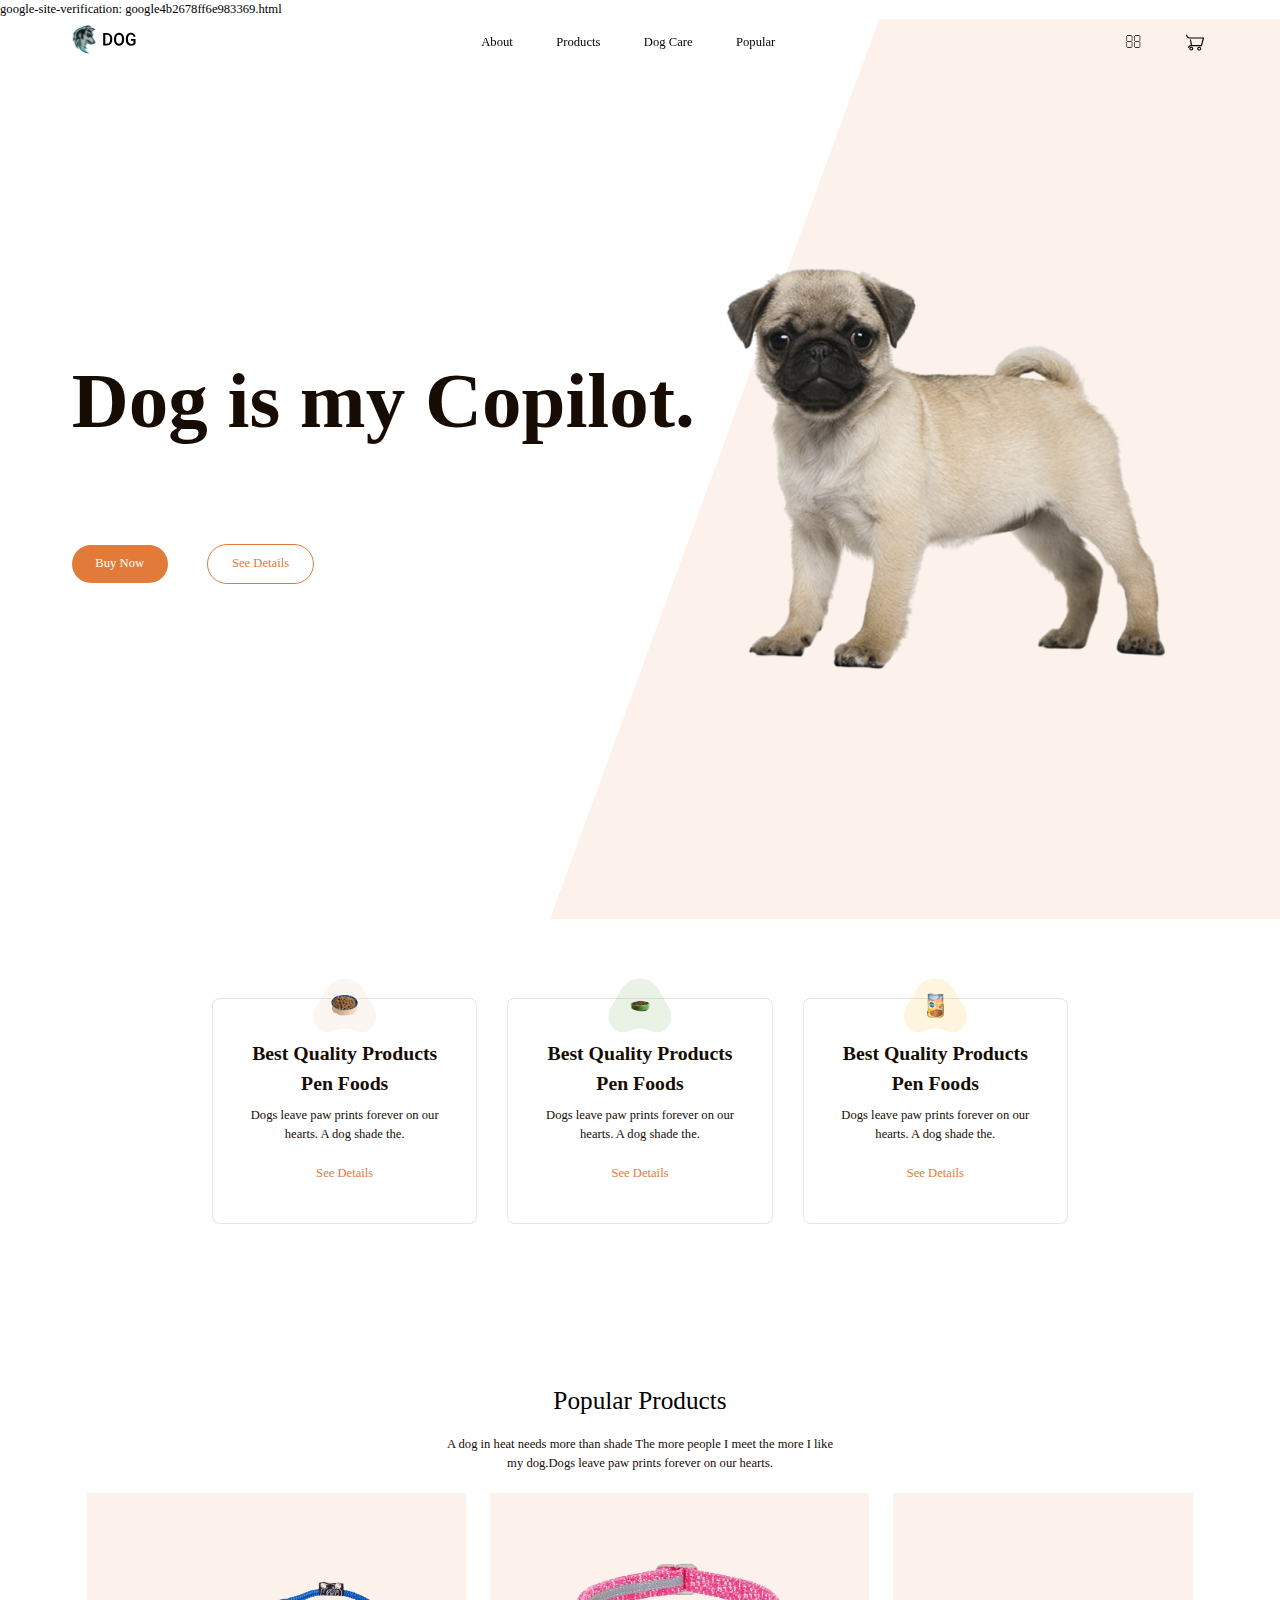
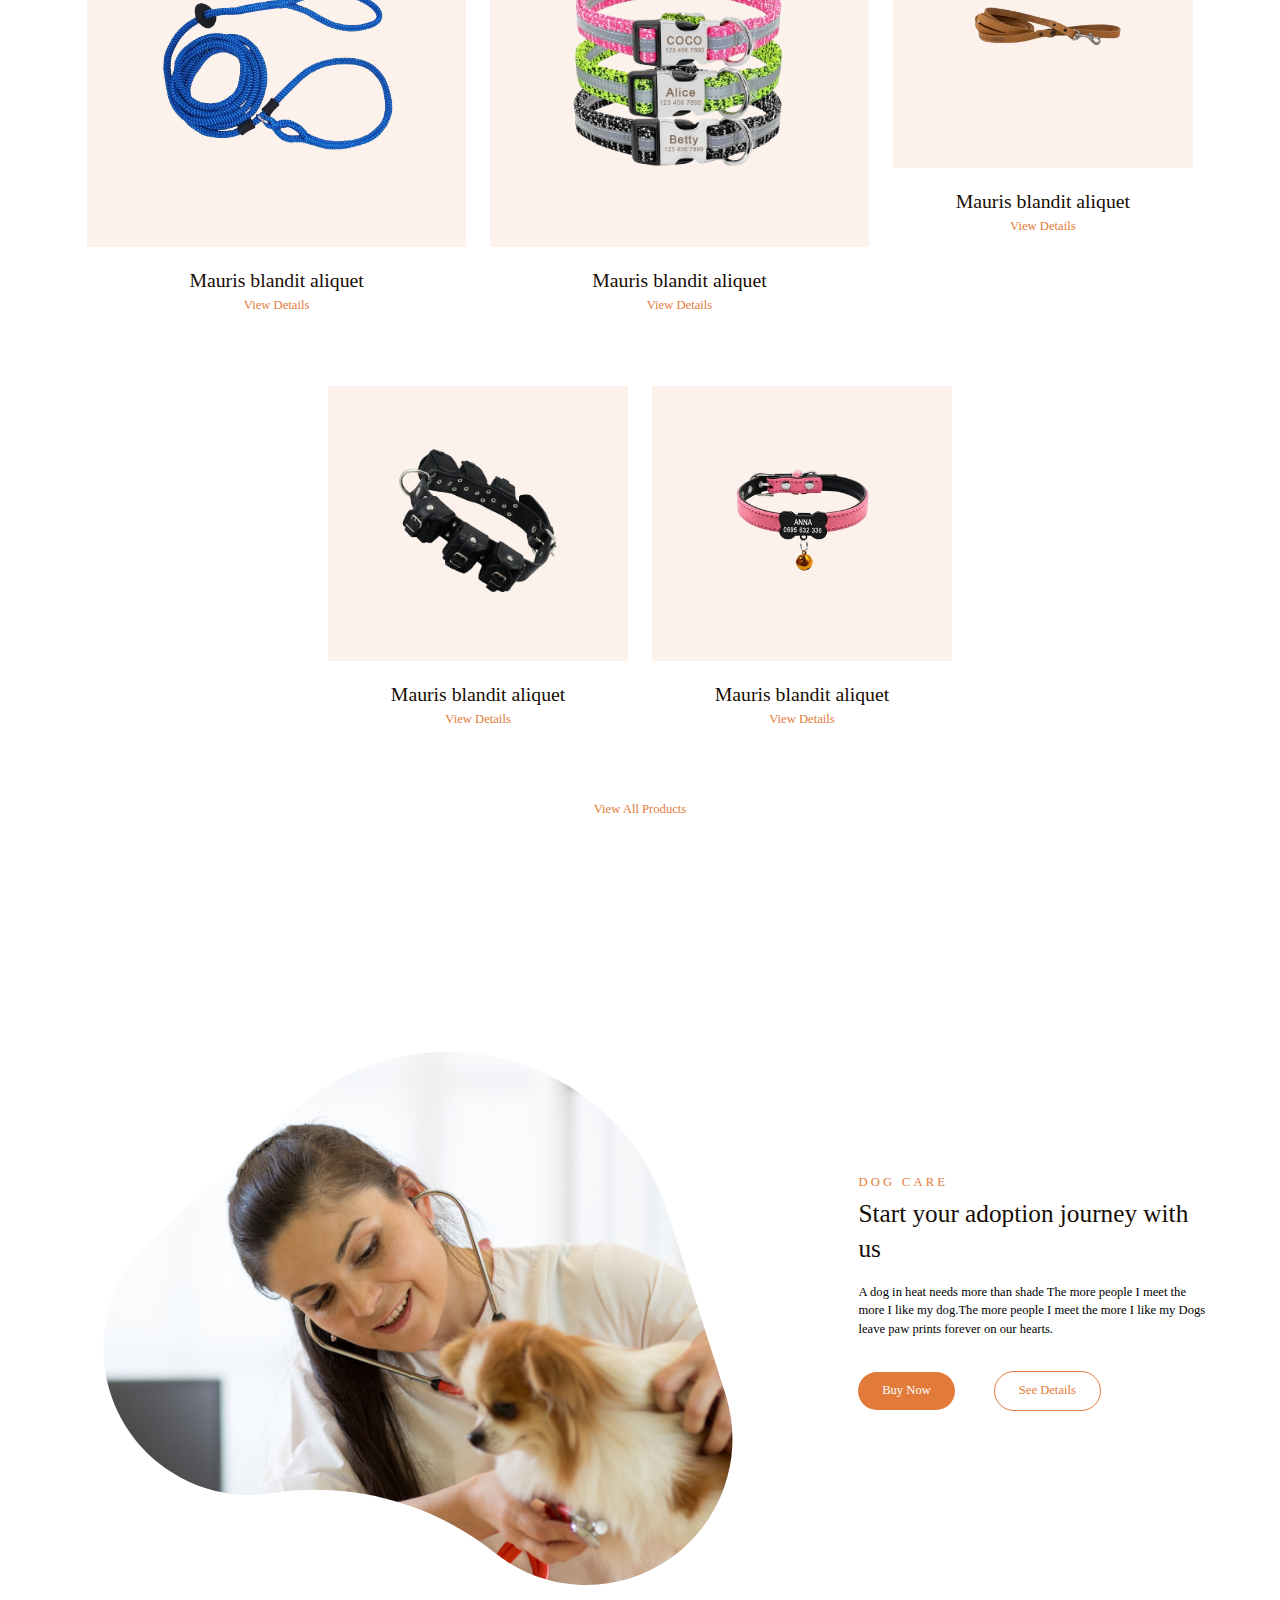
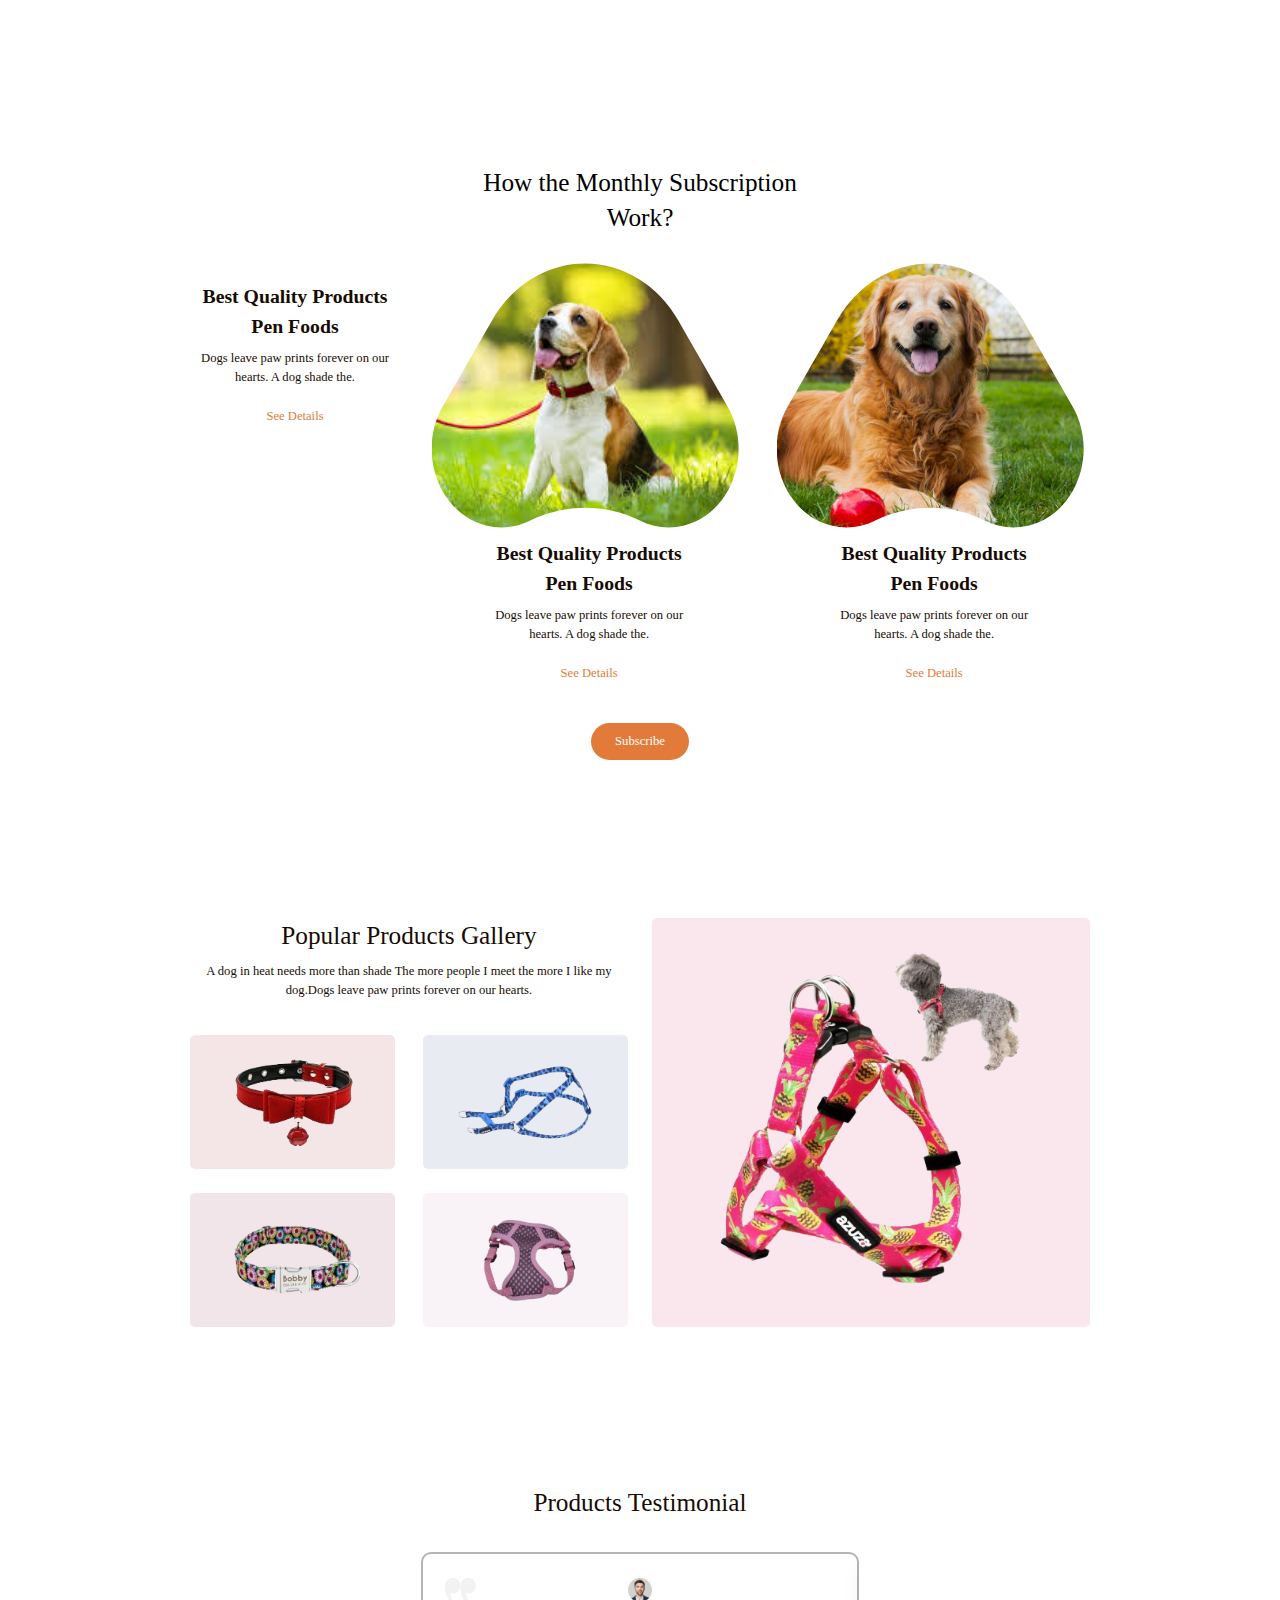
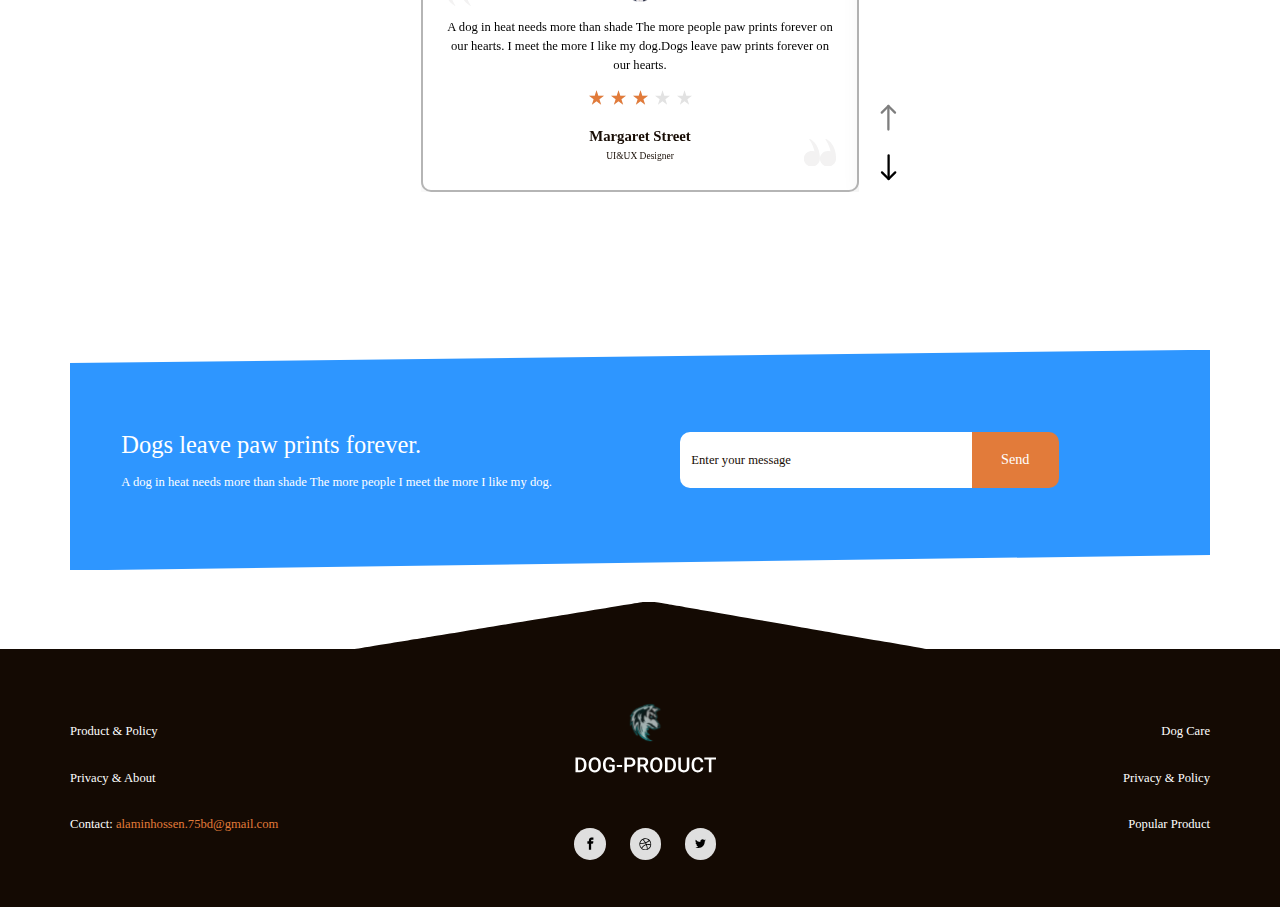
==== commit 7aca1352: "Update index.html" ====
--- a/index.html
+++ b/index.html
@@ -14,7 +14,7 @@
 <!-- 112 не секция но решил сделать сецией-->
 <!-- добавить сылку в снипеты и сожет быть готывые заготовки блока -->
 <!-- popular альт названия картинок -->
-
+google-site-verification: google4b2678ff6e983369.html
 
 <!-- galety названия картинок модификаторов альтов -->
 <!-- дописать секцион всем блокам в сборке -->
@@ -615,4 +615,4 @@
     <script src="js/main.min.js?_v=20231115190036"></script>
 </body>
 
-</html>+</html>
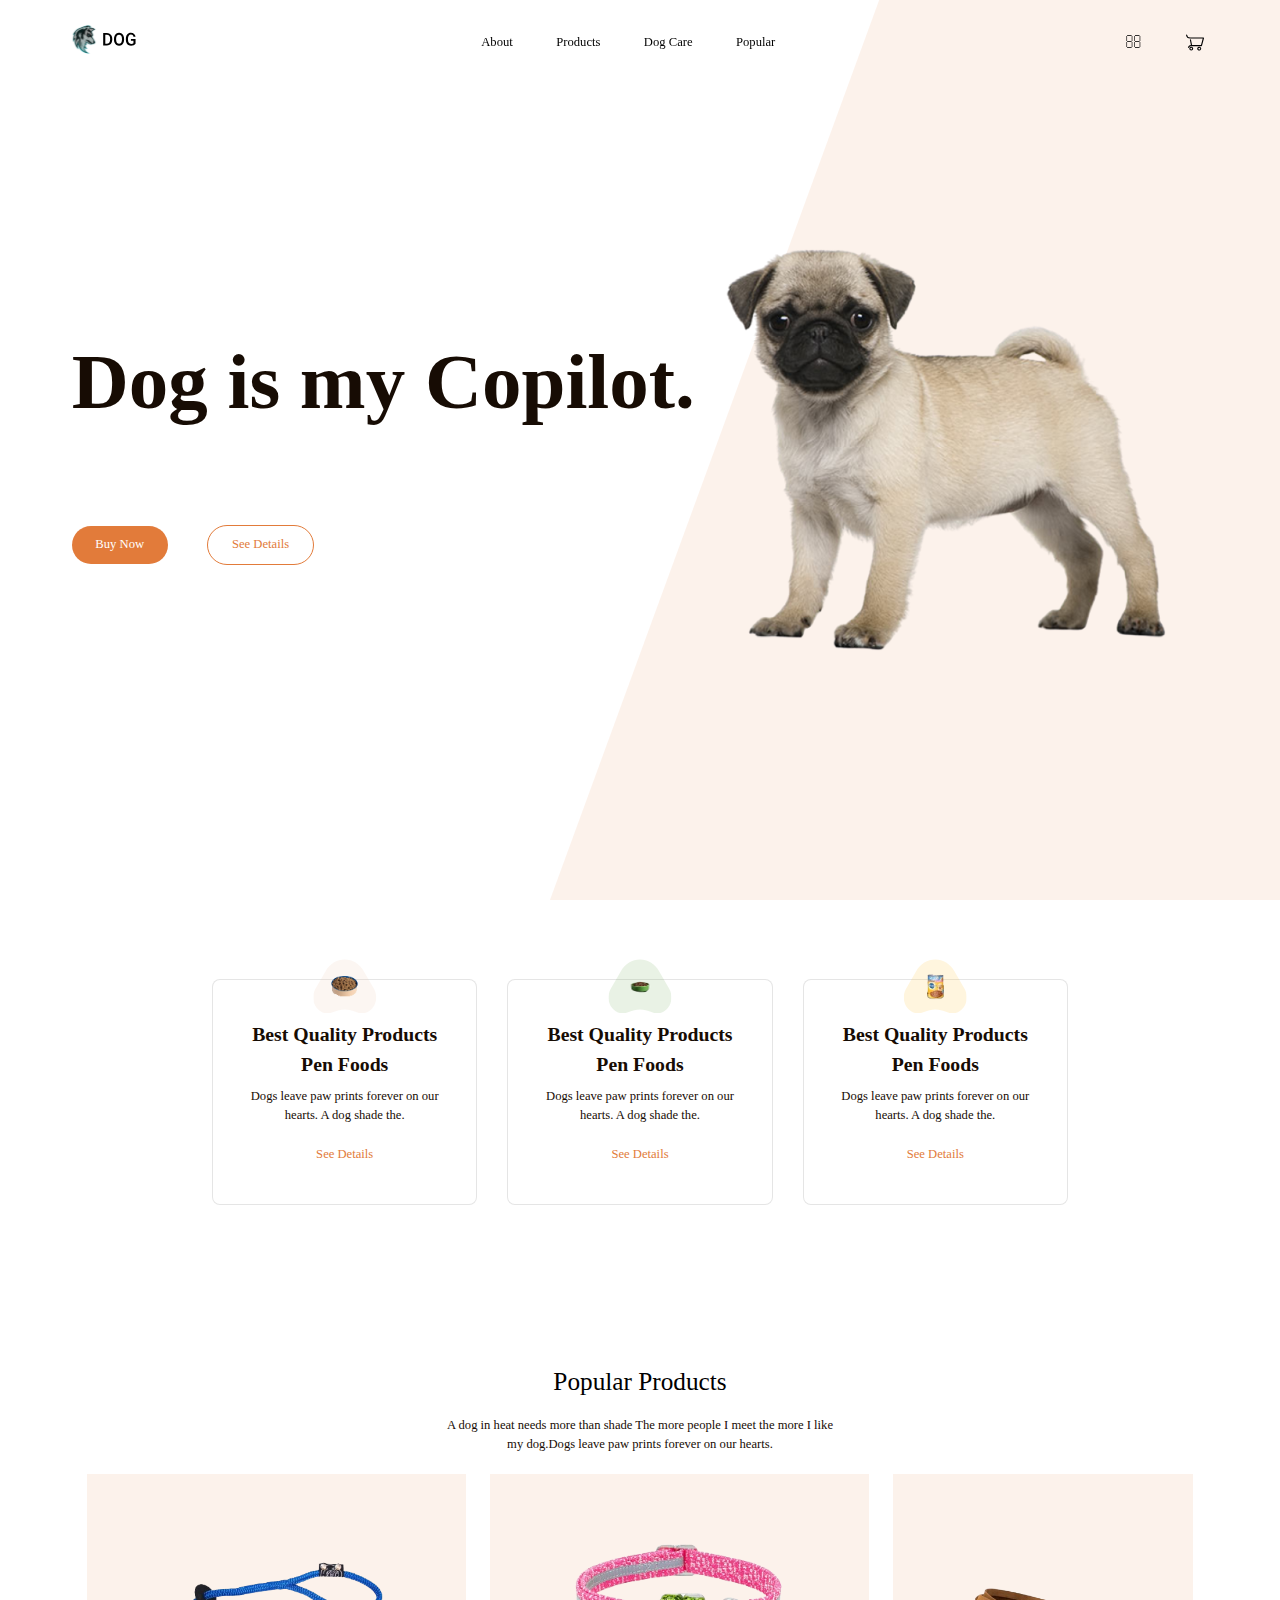
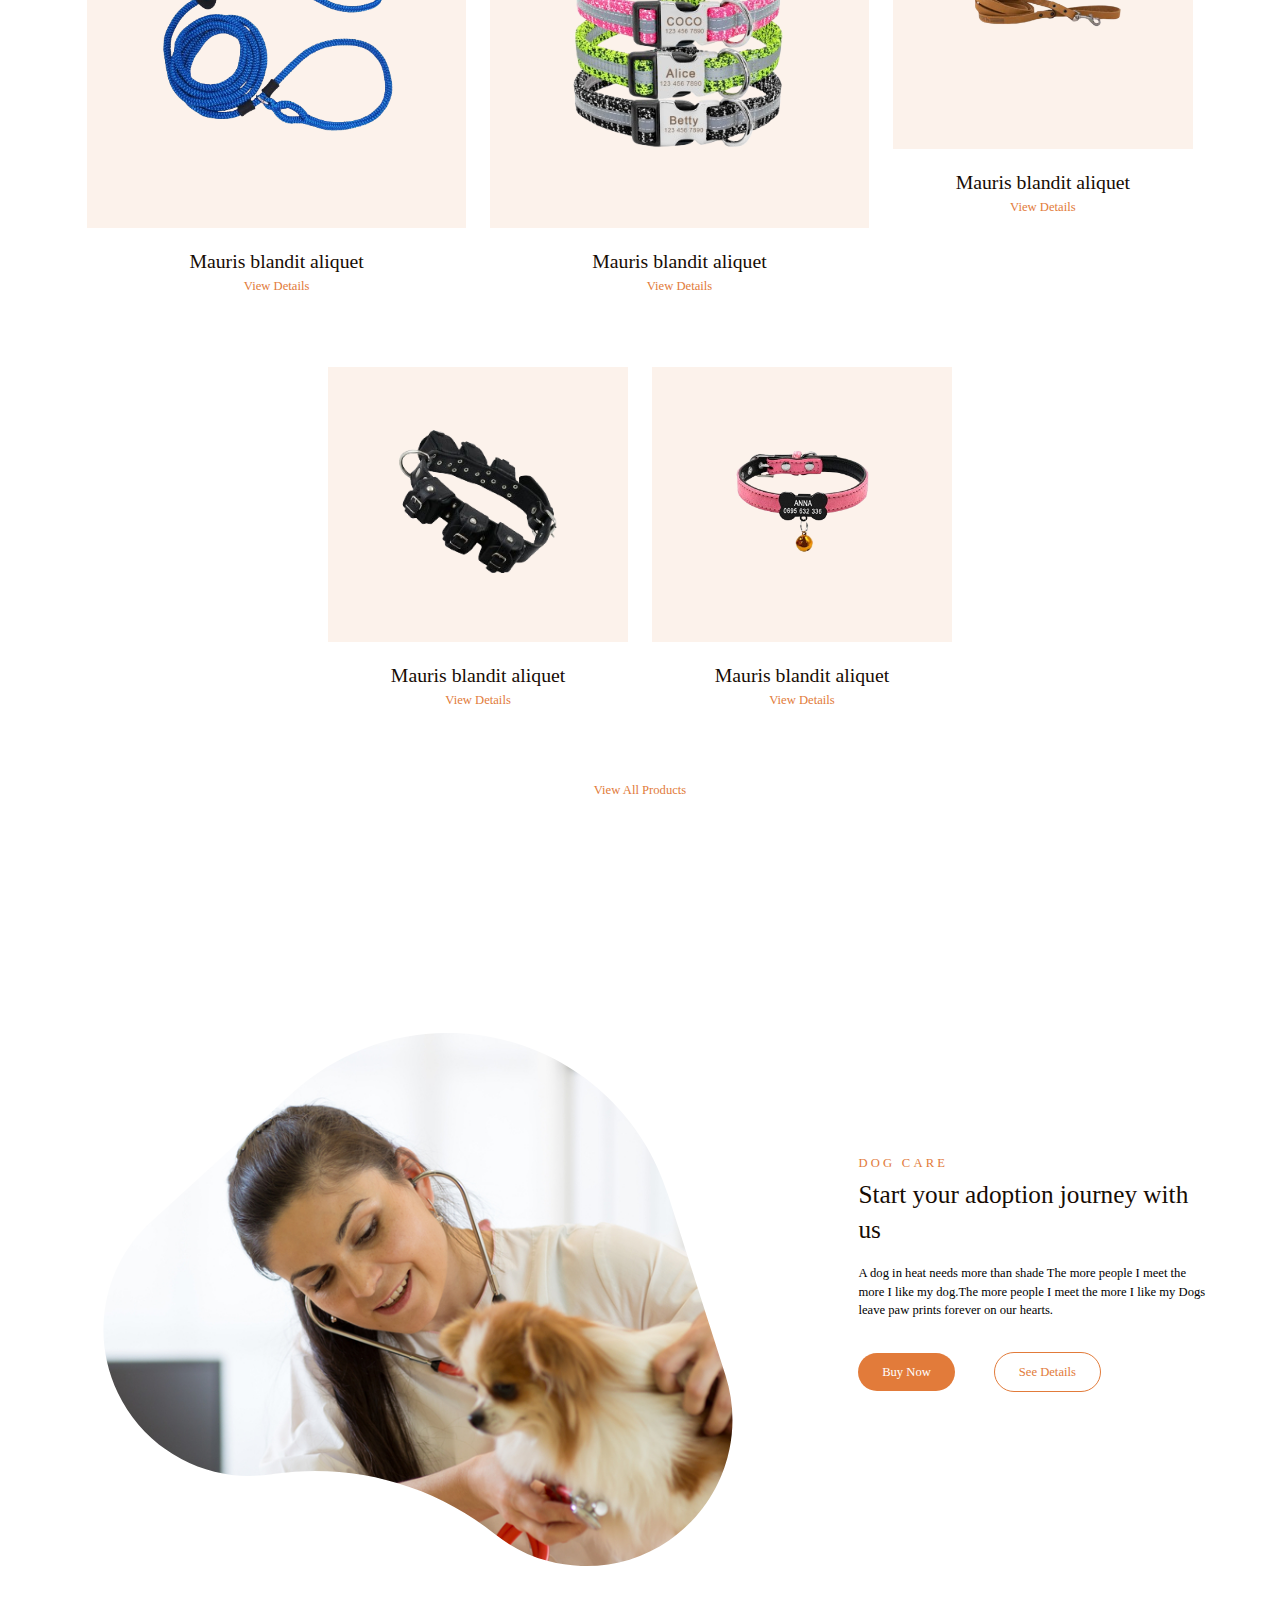
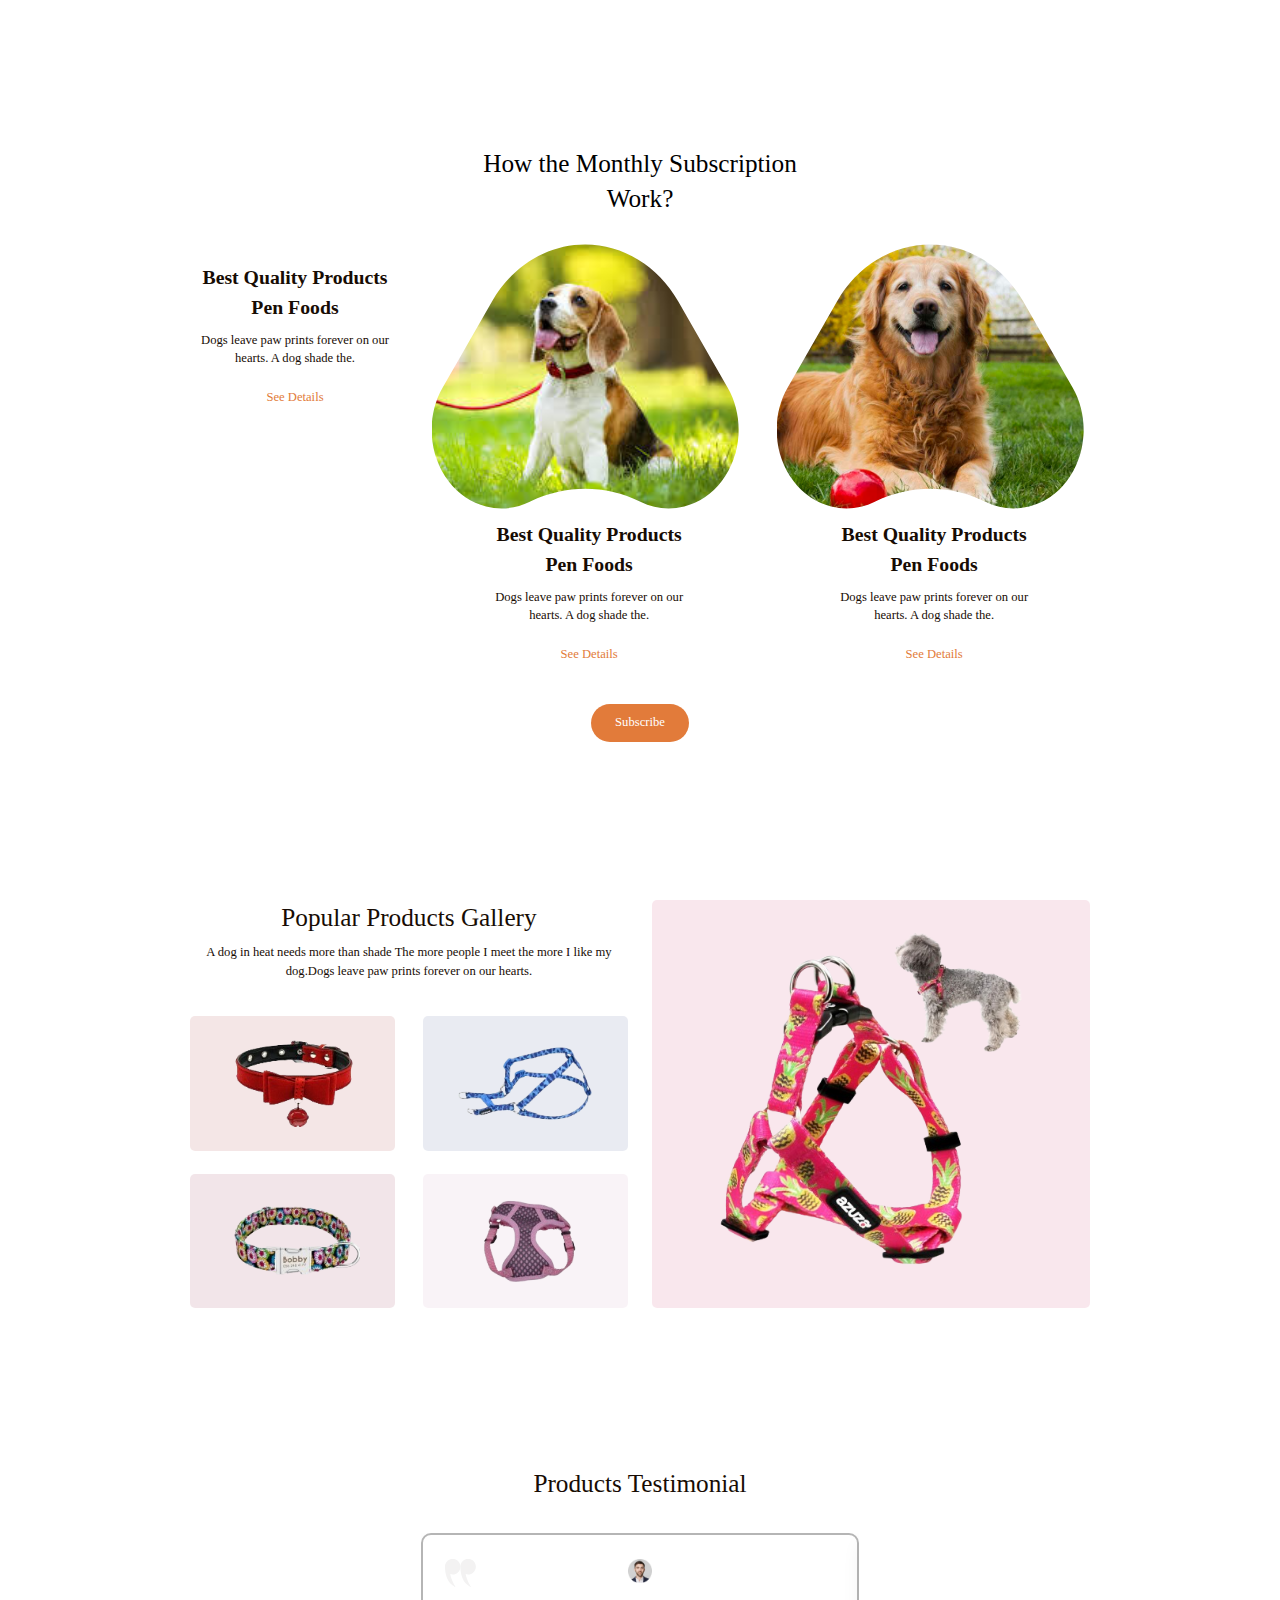
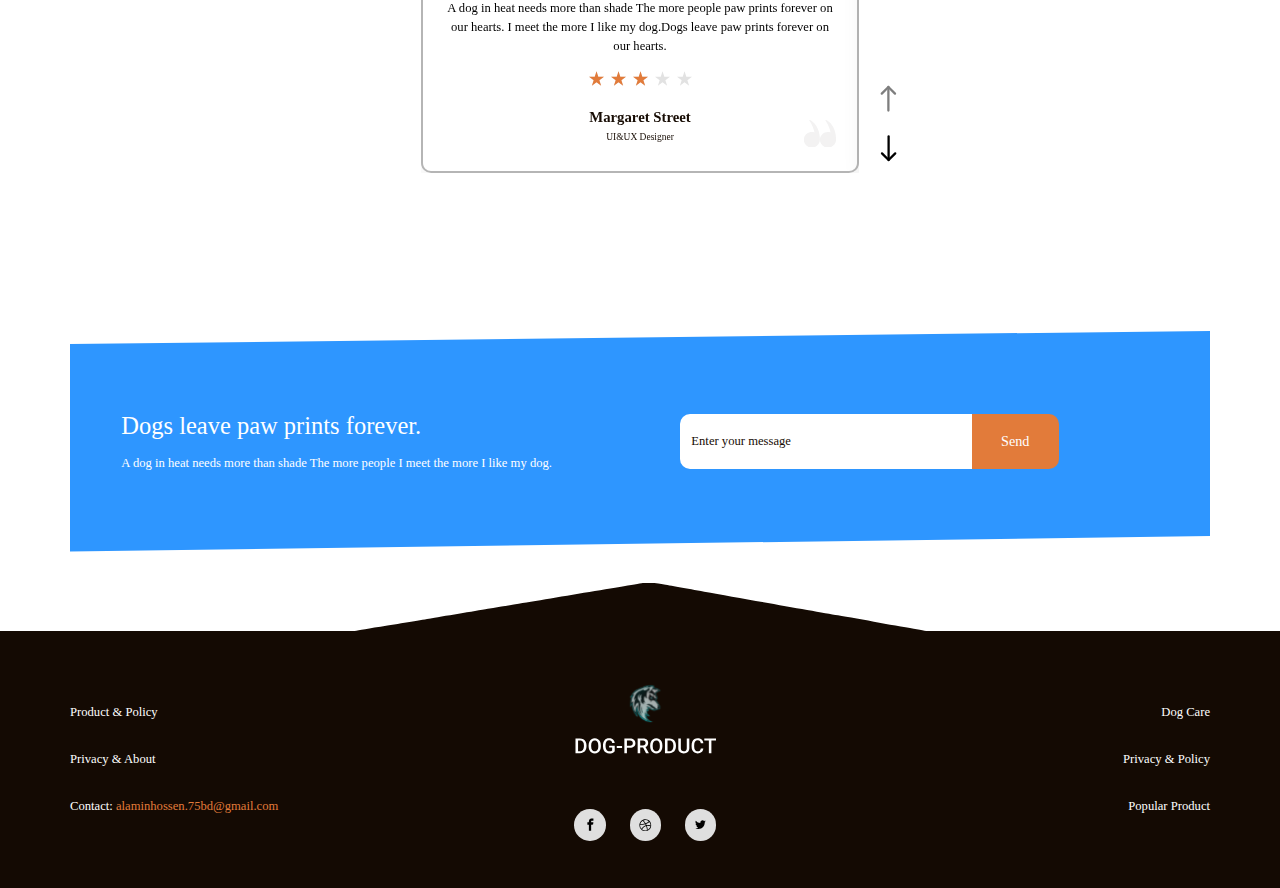
==== commit ae179436: "Update index.html" ====
--- a/index.html
+++ b/index.html
@@ -5,6 +5,7 @@
     <meta charset="UTF-8">
     <meta http-equiv="X-UA-Compatible" content="IE=edge">
     <meta name="viewport" content="width=device-width, initial-scale=1.0">
+    <meta name="google-site-verification" content="r7CiJ0lR0t3MDbCv9MpT6SIKbabuDmvzz2GgEexlMMU" />
     <link rel="shortcut icon" href="images/favicon.png" type="image/x-icon">
     <link rel="shortcut icon" href="https://yoursite.ru/favicon.png" type="image/x-icon">
     <title>Dog</title>
@@ -14,7 +15,7 @@
 <!-- 112 не секция но решил сделать сецией-->
 <!-- добавить сылку в снипеты и сожет быть готывые заготовки блока -->
 <!-- popular альт названия картинок -->
-google-site-verification: google4b2678ff6e983369.html
+
 
 <!-- galety названия картинок модификаторов альтов -->
 <!-- дописать секцион всем блокам в сборке -->
